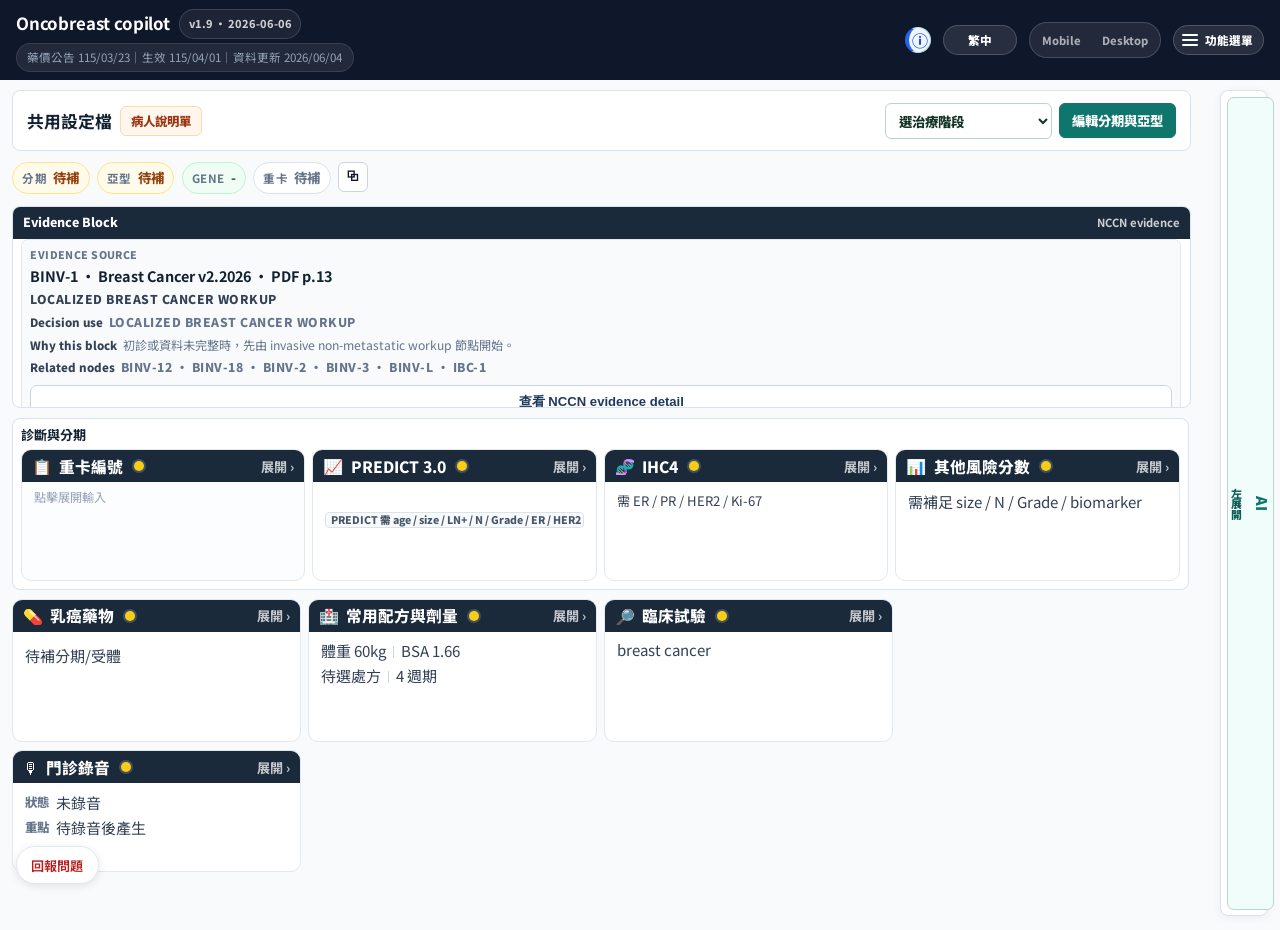
==== index.html @ 69d2360b "Fix pathology stage biomarkers and drug filters" ====
﻿<!DOCTYPE html>
<html lang="zh-TW">
<head>
<meta charset="UTF-8">
<meta name="viewport" content="width=device-width, initial-scale=1.0">
<meta name="theme-color" content="#0f766e">
<link rel="manifest" href="/manifest.webmanifest">
<link rel="icon" href="/icons/icon-192.png">
<title>Oncobreast copilot</title>
<link rel="preconnect" href="https://fonts.googleapis.com">
<link href="https://fonts.googleapis.com/css2?family=Noto+Sans+TC:wght@400;500;600;700&display=swap" rel="stylesheet">
<link rel="stylesheet" href="assets/css/app.css?v=20260609t">
<link rel="stylesheet" href="assets/css/ajcc-mobile.css?v=20260519a">
</head>
<body>

<div id="offlineBar" title="受限功能：臨床試驗資料、AI Agent 外部連線、藥價 PDF 更新。藥物查詢與計算機仍可使用。">離線模式 — 使用快取資料，部分功能可能受限</div>

<header class="header">
  <div class="header-brand">
    <div class="header-title-row">
      <div class="header-title">Oncobreast copilot</div>
      <span class="header-release-pill" id="headerReleaseDate">v1.9 · 2026-06-06</span>
    </div>
    <div class="header-badge" id="priceBadge">藥價公告 115/03/23｜生效 115/04/01｜資料更新 2026/06/04</div>
  </div>
  <div class="header-right">
    <button class="clinical-notice" type="button" aria-label="本工具僅供醫療人員使用，不構成醫療建議" title="本工具僅供醫療人員使用，不構成醫療建議">
      <span class="icon">&#9432;</span>
      <span class="clinical-notice-text">
        <span class="clinical-notice-line"><strong>本工具僅供醫療人員使用</strong>，作為臨床查詢與試算輔助。不構成醫療建議；實際診療、健保給付與用藥決策請以醫師判斷、病人狀況及官方公告為準。</span>
      </span>
    </button>
    <select class="site-language-switch" id="siteLanguageSwitch" onchange="setSiteLanguage(this.value)" aria-label="Language">
      <option value="zh">繁中</option>
      <option value="en">EN</option>
      <option value="id">ID</option>
      <option value="ja">日本語</option>
    </select>
    <div class="layout-mode-switch" id="layoutModeSwitch" aria-label="介面模式">
      <button type="button" data-layout-mode="mobile" onclick="setLayoutModeOverride('mobile')" title="手動切換到 Mobile；再點一次回到自動">Mobile</button>
      <button type="button" data-layout-mode="desktop" onclick="setLayoutModeOverride('desktop')" title="手動切換到 Desktop；再點一次回到自動">Desktop</button>
    </div>
    <div class="header-menu-wrap">
      <button class="header-menu-link header-menu-toggle" id="headerFunctionMenuToggle" type="button" onclick="openFunctionMenu()" aria-controls="functionMenuModal" aria-expanded="false" title="功能選單">
        <span class="hamburger-icon" aria-hidden="true"><i></i><i></i><i></i></span>
        <span class="header-menu-label">功能選單</span>
      </button>
    </div>
  </div>
</header>

<div class="container">

  <!-- Version Banner -->
  <div class="version-banner" id="versionBanner">
    <span>⚠</span>
    <span id="versionMsg"></span>
    <button class="btn btn-sm btn-primary" onclick="location.reload()">重新載入</button>
  </div>

  <div class="dashboard-controls" id="dashboardControls" aria-label="Dashboard 模組控制"></div>

  <!-- ===== LANDING PAGE ===== -->
  <div id="landingPage">
    <div class="landing-wrap">
      <div class="landing-hero">
        <h1>健保腫瘤藥物查詢</h1>
        <p>涵蓋 86 種健保給付藥物・藥價・適應症・事前審查規定</p>
      </div>

      <div class="global-search">
        <span class="search-icon">🔍</span>
        <input type="text" id="globalSearch" placeholder="輸入藥物名稱或適應症關鍵字…" autocomplete="off" oninput="handleGlobalSearch(this.value)">
      </div>
      <div class="search-hint">例如：Herceptin、CDK4/6、TNBC、PIK3CA</div>

      <!-- Global search results (shown when typing) -->
      <div id="globalResults" style="display:none; margin-bottom: 1.5rem;">
        <div class="result-bar">
          <span class="result-count" id="globalCount"></span>
        </div>
        <div class="drug-list" id="globalList"></div>
      </div>

      <!-- Dept cards (shown when not searching) -->
      <div id="deptSection">
        <div class="dept-grid" id="landingCards"></div>
        <div class="landing-actions">
          <button class="btn btn-outline btn-sm" onclick="openAddDrug()">新增藥物</button>
          &nbsp;
          <button class="btn btn-outline btn-sm" onclick="openManageTools()">管理工具</button>
        </div>
      </div>
    </div>
  </div>

  <!-- ===== BREAST CANCER PAGE ===== -->
  <div id="breastPage" class="dept-page">
    <div class="page-topbar breast">
      <button class="back-btn" onclick="showLanding()">← 返回</button>
      <h2>乳癌藥物查詢</h2>
    </div>

    <div class="inner-tabs">
      <button class="inner-tab active" id="tabDrugs" onclick="switchBreastTab('drugs')">單一藥物查詢</button>
      <button class="inner-tab" id="tabRegimen" onclick="switchBreastTab('regimen')">常見配方藥物組合計算</button>
    </div>

    <div class="tab-content active" id="tabDrugsContent">
      <div class="content-layout">
        <!-- Sidebar Filter -->
        <aside class="filter-sidebar" id="breastFilterSidebar">
          <div class="sidebar-title">
            <span>篩選條件</span>
            <button type="button" class="filter-collapse-btn" id="breastFilterCollapseBtn" onclick="toggleBreastFilterPanel()" aria-expanded="true">收合</button>
          </div>
          <div class="search-row">
            <input type="text" id="breastSearch" placeholder="搜尋藥物…" autocomplete="off" oninput="filterBreast()">
          </div>

          <div class="filter-section">
            <div class="filter-section-label">疾病分期</div>
            <div class="filter-chips">
              <div class="filter-chip" data-f="stage" data-v="early" onclick="toggleChip(this)">早期 Stage I-II</div>
              <div class="filter-chip" data-f="stage" data-v="advanced" onclick="toggleChip(this)">局部晚期 III</div>
              <div class="filter-chip" data-f="stage" data-v="metastatic" onclick="toggleChip(this)">轉移性 IV</div>
            </div>
          </div>

          <hr class="filter-divider">

          <div class="filter-section">
            <div class="filter-section-label">受體狀態</div>
            <div class="filter-chips">
              <div class="filter-chip" data-f="er_pr" data-v="positive" onclick="toggleChip(this)">ER/PR 陽性</div>
              <div class="filter-chip" data-f="er_pr" data-v="negative" onclick="toggleChip(this)">ER/PR 陰性</div>
              <div class="filter-chip" data-f="her2" data-v="positive" onclick="toggleChip(this)">HER2 陽性</div>
              <div class="filter-chip" data-f="her2" data-v="negative" onclick="toggleChip(this)">HER2 陰性</div>
            </div>
            <div id="tnbcBadge" style="margin-top:.4rem">TNBC 三陰性乳癌</div>
          </div>

          <hr class="filter-divider">

          <div class="filter-section">
            <div class="filter-section-label">特殊條件</div>
            <div class="filter-chips">
              <div class="filter-chip" data-f="ln" data-v="true" onclick="toggleChip(this)">淋巴結轉移</div>
              <div class="filter-chip" data-f="tnbc" data-v="true" onclick="toggleChip(this)">TNBC 三陰性</div>
              <div class="filter-chip" data-f="brca" data-v="true" onclick="toggleChip(this)">BRCA 突變</div>
              <div class="filter-chip" data-f="esr1" data-v="true" onclick="toggleChip(this)">ESR1 突變</div>
              <div class="filter-chip" data-f="pik3ca" data-v="true" onclick="toggleChip(this)">PIK3CA 突變</div>
              <div class="filter-chip" data-f="menopause" data-v="pre" onclick="toggleChip(this)">停經前</div>
              <div class="filter-chip" data-f="menopause" data-v="post" onclick="toggleChip(this)">停經後</div>
            </div>
          </div>

          <hr class="filter-divider">
          <div class="sidebar-actions">
            <button class="btn btn-outline btn-sm" onclick="applyPatientContextToFilters()" style="flex:1">依病人條件篩選</button>
            <button class="btn btn-primary btn-sm" onclick="filterBreast()" style="flex:1">搜尋</button>
            <button class="btn btn-outline btn-sm" onclick="resetBreastFilters()">重置</button>
          </div>
          <div id="patientFilterStatus" class="patient-filter-status" hidden></div>
        </aside>

        <!-- Main content -->
        <div class="content-main">
          <div class="result-bar">
            <span class="result-count" id="breastInfo"></span>
          </div>
          <!-- Drug list container -->
          <div class="drug-list" id="breastList"></div>
          <!-- Hidden table (JS compatibility) -->
          <div class="table-wrap">
            <table><thead><tr>
              <th style="width:30px"></th>
              <th>藥物名稱</th><th>分期</th><th>療程線</th>
              <th>事前審查</th><th>藥價</th><th>臨床標記</th><th style="width:64px"></th>
            </tr></thead>
            <tbody id="breastBody"></tbody></table>
          </div>
        </div>
      </div>
    </div>

    <div class="tab-content" id="tabRegimenContent">
      <div id="regimenApp"></div>
    </div>
  </div>

  <!-- ===== INPATIENT CHEMO CALC PAGE ===== -->
  <div id="inpatientPage" class="dept-page">
    <div class="page-topbar inp">
      <button class="back-btn" onclick="showLanding()">← 返回</button>
      <h2>常用配方與劑量</h2>
    </div>

    <div style="max-width:960px;margin:0 auto;padding:0 .5rem 2rem">

      <!-- Patient Info -->
      <div class="reg-section">
        <h3>患者資訊</h3>
        <div class="patient-inputs">
          <div class="field"><label>體重 (kg)</label><input type="number" id="inpWt" value="60" min="30" max="150" step="0.1" onchange="updateInpPatient()"></div>
          <div class="field"><label>身高 (cm)</label><input type="number" id="inpHt" value="165" min="140" max="200" onchange="updateInpPatient()"></div>
          <div class="bsa-display" id="inpBSA" style="background:#f0fdfa;color:#0d9488;border-color:#99f6e4">BSA: 1.66 m²</div>
          <div class="field"><label>年齡</label><input type="number" id="inpAge" value="50" min="18" max="100" onchange="updateInpPatient()"></div>
          <div class="field">
            <label>性別</label>
            <select id="inpSex" onchange="updateInpPatient()" style="width:100%;padding:.42rem .55rem;border:1.5px solid var(--border);border-radius:var(--r-sm);font-size:.88rem;font-family:inherit;outline:none">
              <option value="F">女</option>
              <option value="M">男</option>
            </select>
          </div>
          <div class="field"><label>血清肌酸酐 Cr (mg/dL)</label><input type="number" id="inpCr" value="0.8" min="0.3" max="8" step="0.1" onchange="updateInpPatient()"></div>
          <div class="bsa-display" id="inpCrCl" style="background:#f0fdfa;color:#0d9488;border-color:#99f6e4">CrCl: 80 mL/min</div>
        </div>
      </div>

      <!-- Regimen Picker -->
      <div class="reg-section">
        <h3>選擇常用配方</h3>
        <div id="inpRegimenPicker"></div>
      </div>

      <!-- Options (hidden until regimen selected) -->
      <div id="inpOptions" class="reg-section" style="display:none">
        <div style="display:flex;gap:1rem;flex-wrap:wrap;align-items:flex-end">
          <div class="field" style="min-width:130px">
            <label>療程週期數</label>
            <input type="number" id="inpCycles" value="4" min="1" max="36" onchange="calcInpRegimen()">
          </div>
          <div style="display:flex;gap:.4rem;align-items:center;flex-wrap:wrap">
            <span style="font-size:.73rem;font-weight:600;color:var(--text-muted)">藥價基準：</span>
            <button id="inpPriceNHI" class="cond-btn inp-reg-btn active" onclick="setInpPrice('nhi')">健保藥價</button>
            <button id="inpPriceSelf" class="cond-btn inp-reg-btn" onclick="setInpPrice('self')">台大自費藥價</button>
          </div>
        </div>
        <div id="inpAucOverride" style="display:none;margin-top:.6rem">
          <span style="font-size:.73rem;font-weight:600;color:var(--text-muted)">Carboplatin AUC 目標值：</span>
          <input type="number" id="inpAucTarget" value="5" min="1" max="8" step="0.5" style="width:70px;padding:.3rem .4rem;border:1.5px solid #99f6e4;border-radius:var(--r-sm);font-size:.88rem" onchange="calcInpRegimen()">
          <span style="font-size:.72rem;color:var(--text-muted)">（Calvert: 劑量 = AUC × (CrCl+25)）</span>
        </div>
      </div>

      <!-- Detail & Summary -->
      <div id="inpDetail"></div>
      <div id="inpSummary"></div>

    </div>
  </div><!-- /inpatientPage -->

  <!-- ===== ICD PAGE ===== -->
  <div id="icdPage" class="dept-page">
    <div class="page-topbar icd">
      <button class="back-btn" onclick="showLanding()">← 返回</button>
      <h2>院內重卡編號 / ICD 查詢 — 重大傷病卡申請</h2>
    </div>
    <div style="max-width:960px;margin:0 auto;padding:0 .5rem 2rem">
      <div class="reg-section">
        <h3>乳房部位對應院內重卡編號與 ICD-10 碼</h3>
        <p style="font-size:.8rem;color:var(--text-muted);margin-bottom:.8rem">點擊右乳或左乳的象限，優先顯示台大院內重卡編號，並附院內診斷碼與 C50 ICD-10 對照（申請重大傷病卡 010 乳癌用）</p>
        <div style="display:flex;flex-wrap:wrap;gap:1.5rem;align-items:flex-start;justify-content:center">
          <!-- Two separate breast diagrams -->
          <div style="display:flex;gap:1.2rem;flex-wrap:wrap;justify-content:center">
            <!-- Right Breast (右乳) - mirrored view: outer=left side of diagram -->
            <div class="icd-breast-wrap">
              <div class="icd-breast-label">右乳<br><small>Right Breast</small></div>
              <svg class="icd-svg" viewBox="0 0 200 200" xmlns="http://www.w3.org/2000/svg">
                <!-- Background ellipse -->
                <ellipse cx="100" cy="108" rx="84" ry="74" fill="#fff1f2" stroke="#fda4af" stroke-width="1.5"/>
                <!-- Quadrant paths - right breast: outer(外)=left, inner(內)=right -->
                <path class="icd-q" data-side="R" data-zone="UO" d="M100,108 L100,34 A84,74 0 0,0 16,108 Z" onclick="selectIcdZone('R','UO')"/>
                <path class="icd-q" data-side="R" data-zone="UI" d="M100,108 L100,34 A84,74 0 0,1 184,108 Z" onclick="selectIcdZone('R','UI')"/>
                <path class="icd-q" data-side="R" data-zone="LO" d="M100,108 L16,108 A84,74 0 0,0 100,182 Z" onclick="selectIcdZone('R','LO')"/>
                <path class="icd-q" data-side="R" data-zone="LI" d="M100,108 L184,108 A84,74 0 0,1 100,182 Z" onclick="selectIcdZone('R','LI')"/>
                <!-- Divider lines -->
                <line x1="100" y1="34" x2="100" y2="182" stroke="#fca5a5" stroke-width="1.2" stroke-dasharray="3,2" pointer-events="none"/>
                <line x1="16" y1="108" x2="184" y2="108" stroke="#fca5a5" stroke-width="1.2" stroke-dasharray="3,2" pointer-events="none"/>
                <!-- Nipple/areola -->
                <circle class="icd-q icd-nipple" data-side="R" data-zone="nipple" cx="100" cy="108" r="15" onclick="selectIcdZone('R','nipple')"/>
                <!-- Zone labels -->
                <text x="48" y="72" text-anchor="middle" font-size="10" fill="#be123c" font-weight="700" pointer-events="none">外上</text>
                <text x="152" y="72" text-anchor="middle" font-size="10" fill="#9f1239" font-weight="700" pointer-events="none">內上</text>
                <text x="48" y="155" text-anchor="middle" font-size="10" fill="#be123c" font-weight="700" pointer-events="none">外下</text>
                <text x="152" y="155" text-anchor="middle" font-size="10" fill="#9f1239" font-weight="700" pointer-events="none">內下</text>
                <text x="100" y="111" text-anchor="middle" font-size="8" fill="#7f1d1d" pointer-events="none">乳頭</text>
                <!-- Side arrows -->
                <text x="36" y="22" text-anchor="middle" font-size="8.5" fill="#e11d48" pointer-events="none">←外</text>
                <text x="164" y="22" text-anchor="middle" font-size="8.5" fill="#be123c" pointer-events="none">內→</text>
              </svg>
            </div>
            <!-- Left Breast (左乳) - mirrored view: outer=right side of diagram -->
            <div class="icd-breast-wrap">
              <div class="icd-breast-label">左乳<br><small>Left Breast</small></div>
              <svg class="icd-svg" viewBox="0 0 200 200" xmlns="http://www.w3.org/2000/svg">
                <ellipse cx="100" cy="108" rx="84" ry="74" fill="#fff1f2" stroke="#fda4af" stroke-width="1.5"/>
                <!-- Left breast: outer(外)=right, inner(內)=left -->
                <path class="icd-q" data-side="L" data-zone="UO" d="M100,108 L100,34 A84,74 0 0,1 184,108 Z" onclick="selectIcdZone('L','UO')"/>
                <path class="icd-q" data-side="L" data-zone="UI" d="M100,108 L100,34 A84,74 0 0,0 16,108 Z" onclick="selectIcdZone('L','UI')"/>
                <path class="icd-q" data-side="L" data-zone="LO" d="M100,108 L184,108 A84,74 0 0,1 100,182 Z" onclick="selectIcdZone('L','LO')"/>
                <path class="icd-q" data-side="L" data-zone="LI" d="M100,108 L16,108 A84,74 0 0,0 100,182 Z" onclick="selectIcdZone('L','LI')"/>
                <line x1="100" y1="34" x2="100" y2="182" stroke="#fca5a5" stroke-width="1.2" stroke-dasharray="3,2" pointer-events="none"/>
                <line x1="16" y1="108" x2="184" y2="108" stroke="#fca5a5" stroke-width="1.2" stroke-dasharray="3,2" pointer-events="none"/>
                <circle class="icd-q icd-nipple" data-side="L" data-zone="nipple" cx="100" cy="108" r="15" onclick="selectIcdZone('L','nipple')"/>
                <text x="152" y="72" text-anchor="middle" font-size="10" fill="#be123c" font-weight="700" pointer-events="none">外上</text>
                <text x="48" y="72" text-anchor="middle" font-size="10" fill="#9f1239" font-weight="700" pointer-events="none">內上</text>
                <text x="152" y="155" text-anchor="middle" font-size="10" fill="#be123c" font-weight="700" pointer-events="none">外下</text>
                <text x="48" y="155" text-anchor="middle" font-size="10" fill="#9f1239" font-weight="700" pointer-events="none">內下</text>
                <text x="100" y="111" text-anchor="middle" font-size="8" fill="#7f1d1d" pointer-events="none">乳頭</text>
                <text x="36" y="22" text-anchor="middle" font-size="8.5" fill="#e11d48" pointer-events="none">←內</text>
                <text x="164" y="22" text-anchor="middle" font-size="8.5" fill="#be123c" pointer-events="none">外→</text>
              </svg>
            </div>
          </div>
          <!-- Popup result area -->
          <div style="flex:1;min-width:240px;max-width:360px">
            <div id="icdPopupArea">
              <div class="icd-popup" style="border-color:#fda4af;background:#fff1f2">
                <div class="icd-popup-title">點擊乳房示意圖選擇部位</div>
                <div style="font-size:.78rem;color:var(--text-muted);margin-top:.3rem">分別點選右乳或左乳的各象限，顯示院內重卡編號、院內診斷碼與 ICD-10 對照</div>
              </div>
            </div>
          </div>
        </div>
        <div style="font-size:.7rem;color:var(--text-muted);margin-top:.5rem;text-align:center">※ 患者視角：右乳外側在右、左乳外側在左</div>
      </div>
      <div class="reg-section">
        <h3>特殊部位 / 無法分類：院內重卡編號與 ICD-10 對照</h3>
        <div class="icd-side-list" id="icdSideList"></div>
      </div>
      <div class="reg-section">
        <h3>原位癌 (DCIS/LCIS) — D05</h3>
        <div class="icd-side-list" id="icdDcislist"></div>
      </div>
      <div style="font-size:.72rem;color:var(--text-muted);padding:.5rem;background:var(--surface);border-radius:var(--r-md);margin-top:.5rem">
        ※ 重大傷病卡申請：院內重卡下拉選單使用前方序號作為院內重卡編號；C50811 這類為 ICD 去點號後的院內診斷碼。本頁同步保留 ICD-10-CM 對照。申請代碼為 「010」乳癌。C50 系列為惡性腫瘤，D05 為原位癌（DCIS/LCIS 通常不符合重大傷病申請條件，請確認）。
      </div>
    </div>
  </div><!-- /icdPage -->

  <!-- ===== SURGERY PAGE ===== -->
  <div id="surgeryPage" class="dept-page">
    <div class="page-topbar surg">
      <button class="back-btn" onclick="showLanding()">← 返回</button>
      <h2>手術自費醫材清單</h2>
    </div>
    <div style="max-width:960px;margin:0 auto;padding:0 .5rem 2rem">
      <div class="reg-section">
        <div class="surg-toolbar">
          <div class="field">
            <label>院區</label>
            <select id="surgHospital" onchange="updateSurgeryContext()">
              <option value="NTUH">台大醫院</option>
              <option value="NTUCC" selected>台大癌醫</option>
              <option value="NTUH-HC">新竹台大</option>
              <option value="NTUH-YL">雲林台大</option>
            </select>
          </div>
          <div class="field">
            <label>維護代號</label>
            <input id="surgMaintCode" value="NTUCC HSW" onchange="updateSurgeryContext()">
          </div>
          <span class="surg-code-pill" id="surgContextPill">NTUCC HSW</span>
          <button class="btn btn-outline btn-sm" onclick="clearSurgeryChecks()" style="margin-left:auto">清除勾選</button>
          <button class="btn btn-outline btn-sm" onclick="toggleSurgeryAdmin()">維護清單</button>
          <button class="btn btn-outline btn-sm" onclick="exportSurgeryItems()">匯出 JSON</button>
          <button class="btn btn-outline btn-sm" onclick="document.getElementById('surgImportFile').click()">重新上傳</button>
          <input type="file" id="surgImportFile" accept=".json,.csv,text/csv,application/json" style="display:none" onchange="importSurgeryItems(event)">
          <button class="btn btn-outline btn-sm" onclick="printSurgeryList()">&#128438; 列印/PDF</button>
        </div>
        <div style="font-size:.78rem;color:var(--text-muted);margin-bottom:.55rem">清單與價格可能變動，請以各院區正式公告與病人實際計價為準；可用「維護清單」新增、刪除、修改價格，或整份 JSON/CSV 重新上傳。</div>
        <div class="surg-maint-panel" id="surgAdminPanel">
          <div class="surg-maint-grid">
            <input type="hidden" id="surgEditIndex" value="">
            <div><label>分類</label><input id="surgEditGroup"></div>
            <div><label>英文/品名</label><input id="surgEditEn"></div>
            <div><label>中文說明</label><input id="surgEditZh"></div>
            <div><label>院內碼</label><input id="surgEditCode"></div>
            <div><label>價格</label><input type="number" id="surgEditPrice" min="0" step="1"></div>
            <div style="grid-column:1/-1"><label>備註</label><textarea id="surgEditNote"></textarea></div>
          </div>
          <div style="display:flex;gap:.45rem;flex-wrap:wrap;margin-top:.65rem">
            <button class="btn btn-primary btn-sm" onclick="saveSurgeryEdit()">新增/更新</button>
            <button class="btn btn-outline btn-sm" onclick="clearSurgeryEdit()">清空表單</button>
            <button class="btn btn-outline btn-sm" onclick="resetSurgeryItems()">恢復預設</button>
          </div>
          <div class="surg-admin-list" id="surgAdminList"></div>
        </div>
        <div id="surgeryList"></div>
      </div>
      <div class="surg-total-bar" id="surgTotalBar">
        <span class="surg-total-label">已選項目合計</span>
        <span class="surg-total-amt" id="surgTotal">NT$ 0</span>
      </div>
    </div>
  </div><!-- /surgeryPage -->

  <!-- ===== TRIALS PAGE ===== -->
  <div id="trialsPage" class="dept-page">
    <div class="page-topbar trial">
      <button class="back-btn" onclick="showLanding()">← 返回</button>
      <h2>臨床試驗搜尋</h2>
    </div>
    <div style="max-width:960px;margin:0 auto;padding:0 .5rem 2rem">
      <div class="reg-section">
        <div style="display:flex;gap:.6rem;flex-wrap:wrap;align-items:flex-end;margin-bottom:.75rem">
          <div class="field" style="flex:2;min-width:200px">
            <label style="font-size:.72rem;font-weight:600;color:var(--text-muted);display:block;margin-bottom:.2rem">搜尋關鍵字</label>
            <input type="text" id="trialKeyword" placeholder="e.g. HER2, TNBC, CDK4/6..." value="breast cancer" style="width:100%;padding:.42rem .6rem;border:1.5px solid var(--border);border-radius:var(--r-sm);font-size:.88rem;font-family:inherit">
          </div>
          <div class="field" style="min-width:140px">
            <label style="font-size:.72rem;font-weight:600;color:var(--text-muted);display:block;margin-bottom:.2rem">地點</label>
            <input type="text" id="trialLocation" placeholder="Taiwan" value="Taiwan" style="width:100%;padding:.42rem .6rem;border:1.5px solid var(--border);border-radius:var(--r-sm);font-size:.88rem;font-family:inherit">
          </div>
          <div class="field" style="min-width:130px">
            <label style="font-size:.72rem;font-weight:600;color:var(--text-muted);display:block;margin-bottom:.2rem">狀態</label>
            <select id="trialStatus" style="width:100%;padding:.42rem .55rem;border:1.5px solid var(--border);border-radius:var(--r-sm);font-size:.88rem;font-family:inherit">
              <option value="RECRUITING">招募中</option>
              <option value="ACTIVE_NOT_RECRUITING">進行中（不再招募）</option>
              <option value="">全部</option>
            </select>
          </div>
          <button class="btn btn-primary btn-sm" onclick="searchTrials()" style="background:#0369a1;border-color:#0369a1">搜尋</button>
        </div>
        <div id="trialResults"><div style="color:var(--text-muted);font-size:.85rem;padding:1rem 0">點擊「搜尋」查詢 ClinicalTrials.gov 資料庫</div></div>
      </div>
    </div>
  </div><!-- /trialsPage -->

  <!-- ===== AJCC STAGING PAGE ===== -->
  <div id="ajccPage" class="dept-page">
    <div class="page-topbar ajcc">
      <button class="back-btn" onclick="showLanding()">← 返回</button>
      <h2>&#127981; AJCC 第八版乳癌分期</h2>
    </div>
    <div class="page-body">

      <!-- Mode Switcher -->
      <div class="ajcc-tab-switcher">
        <div class="ajcc-tab-card active" id="ajccTabQuick" onclick="setAJCCMode('quick')">
          <div class="ajcc-tab-title">📱 快速模式</div>
          <div class="ajcc-tab-sub">cT / cN / ER / PR / HER2 / Ki67 / Grade</div>
        </div>
        <div class="ajcc-tab-card" id="ajccTabFull" onclick="setAJCCMode('full')">
          <div class="ajcc-tab-title">📋 完整模式</div>
          <div class="ajcc-tab-sub">完整欄位・癌症登記格式</div>
        </div>
      </div>

      <!-- Anatomic Stage Calculator -->
      <div style="background:var(--surface);border:1px solid var(--border);border-radius:var(--r-md);padding:1rem;margin-bottom:1rem">
        <button type="button" class="ajcc-reset" onclick="resetAJCC()">&#8635; 清除</button>
        <div style="font-weight:700;font-size:.9rem;color:#92400e;margin-bottom:.5rem">分期計算</div>
        <div class="ajcc-stage-panels ajcc-quick-mode" id="ajccStagePanels">
          <div class="ajcc-stage-panel">
            <div class="ajcc-stage-panel-title">臨床期別 <span>cTNM</span></div>
            <div class="ajcc-calc">
              <div>
                <div class="ajcc-quick-only">
                  <div class="ajcc-group" style="margin-bottom:.45rem">
                    <label>cT — 臨床 T 分期</label>
                    <div class="ajcc-qchips" id="quickTChips">
                      <button type="button" class="ajcc-qchip" onclick="setAJCCQuickT('T1')">T1</button>
                      <button type="button" class="ajcc-qchip" onclick="setAJCCQuickT('T2')">T2</button>
                      <button type="button" class="ajcc-qchip" onclick="setAJCCQuickT('T3')">T3</button>
                      <button type="button" class="ajcc-qchip" onclick="setAJCCQuickT('T4')">T4</button>
                    </div>
                  </div>
                  <div class="ajcc-group" style="margin-bottom:.5rem">
                    <label>cN — 區域淋巴結</label>
                    <div class="ajcc-qchips" id="quickNChips">
                      <button type="button" class="ajcc-qchip" onclick="setAJCCQuickN('N0')">N0</button>
                      <button type="button" class="ajcc-qchip" onclick="setAJCCQuickN('N1')">N1</button>
                      <button type="button" class="ajcc-qchip" onclick="setAJCCQuickN('N2')">N2</button>
                      <button type="button" class="ajcc-qchip" onclick="setAJCCQuickN('N3')">N3</button>
                    </div>
                  </div>
                </div>
                <div id="ajccTumorGroup" class="ajcc-group" style="margin-bottom:.3rem">
                  <label>腫瘤大小（cm）→ 自動推算 cT</label>
                  <div style="display:flex;gap:.4rem;align-items:center">
                    <input type="number" id="tumorSizeCm" min="0" max="30" step="0.1" placeholder="e.g. 1.5" style="width:90px;padding:.3rem .5rem;border:1.5px solid var(--border);border-radius:var(--r-sm);font-size:.85rem;background:var(--surface);color:var(--text)" oninput="autoSelectCT(this.value)">
                    <span id="tumorSizeLabel" style="font-size:.76rem;color:var(--text-muted)">cm → 對應 T 分期</span>
                  </div>
                </div>
                <div id="ajccTGroup" class="ajcc-group">
                  <label>cT — 腫瘤大小/範圍</label>
                  <select id="ajccT" class="ajcc-select" onchange="calcAJCC()">
                    <option value="">Tx</option>
                    <option value="Tis">Tis — 原位癌 (DCIS / LCIS)</option>
                    <option value="T0">T0 — 無原發腫瘤</option>
                    <option value="T1mi">T1mi — ≤1 mm（微浸潤）</option>
                    <option value="T1a">T1a — &gt;1 mm，≤5 mm</option>
                    <option value="T1b">T1b — &gt;5 mm，≤10 mm</option>
                    <option value="T1c">T1c — &gt;10 mm，≤20 mm</option>
                    <option value="T2">T2 — &gt;20 mm，≤50 mm</option>
                    <option value="T3">T3 — &gt;50 mm</option>
                    <option value="T4">T4 — 延伸至胸壁或皮膚 / 發炎性乳癌</option>
                  </select>
                </div>
                <div id="ajccNGroup" class="ajcc-group">
                  <label>cN — 區域淋巴結</label>
                  <select id="ajccN" class="ajcc-select" onchange="calcAJCC()">
                    <option value="">Nx</option>
                    <option value="N0">N0 — 無轉移</option>
                    <option value="N0(i-)">N0(i-) — H&amp;E 陰性且 IHC 陰性</option>
                    <option value="N0(i+)">N0(i+) — isolated tumor cells ≤0.2 mm</option>
                    <option value="N1mi">N1mi — 微轉移（&gt;0.2 mm，≤2 mm）</option>
                    <option value="N1a">N1a — 1–3 個腋下淋巴</option>
                    <option value="N1b">N1b — 乳內淋巴</option>
                    <option value="N1c">N1c — 腋下 + 乳內淋巴</option>
                    <option value="N2a">N2a — 4–9 個腋下淋巴</option>
                    <option value="N2b">N2b — 僅乳內淋巴（影像陽性，無腋下）</option>
                    <option value="N3a">N3a — ≥10 腋下 或 鎖骨下淋巴</option>
                    <option value="N3b">N3b — 腋下 + 乳內淋巴</option>
                    <option value="N3c">N3c — 鎖骨上淋巴</option>
                  </select>
                </div>
                <div id="ajccCMGroup" class="ajcc-group">
                  <label>cM — 遠端轉移</label>
                  <select id="ajccM" class="ajcc-select" onchange="calcAJCC()">
                    <option value="">Mx</option>
                    <option value="M0">M0 — 無遠端轉移</option>
                    <option value="M1">M1 — 有遠端轉移（骨、肝、肺、腦等）</option>
                  </select>
                </div>
                <div id="ajccNACGroup" class="ajcc-group" style="margin-top:.5rem;padding:.45rem .6rem;background:var(--surface-2,#f8fafc);border-radius:var(--r-sm);border:1px solid var(--border)">
                  <label style="display:flex;align-items:center;gap:.5rem;cursor:pointer;font-weight:600;font-size:.83rem">
                    <input type="checkbox" id="nacReceived" onchange="toggleNAC()" style="width:15px;height:15px;accent-color:#be185d">
                    接受術前化療（NAC）？
                  </label>
                  <div style="font-size:.72rem;color:var(--text-muted);margin-top:.2rem">勾選後病理期別自動切換為 <strong>ypTNM</strong></div>
                </div>
              </div>
              <div id="ajccClinicalResult" style="display:flex;flex-direction:column;align-items:center;justify-content:center;min-height:150px;border:2px dashed var(--border);border-radius:var(--r-md);transition:.2s">
                <div style="color:var(--text-faint);font-size:.85rem;text-align:center">請選擇<br>cT、cN、cM</div>
              </div>
            </div>
          </div>

          <div class="ajcc-stage-panel" id="ajccPTNMPanel">
            <div class="ajcc-stage-panel-title" id="pTNMPanelTitle">病理期別 <span>pTNM</span></div>
            <div class="ajcc-calc">
              <div>
                <div class="ajcc-group">
                  <label id="pTLabel">pT — 腫瘤大小/範圍</label>
                  <select id="ajccPT" class="ajcc-select" onchange="calcAJCC()">
                    <option value="">Tx</option>
                    <option value="Tis">Tis — 原位癌 (DCIS / LCIS)</option>
                    <option value="T0">T0 — 無原發腫瘤</option>
                    <option value="T1mi">T1mi — ≤1 mm（微浸潤）</option>
                    <option value="T1a">T1a — &gt;1 mm，≤5 mm</option>
                    <option value="T1b">T1b — &gt;5 mm，≤10 mm</option>
                    <option value="T1c">T1c — &gt;10 mm，≤20 mm</option>
                    <option value="T2">T2 — &gt;20 mm，≤50 mm</option>
                    <option value="T3">T3 — &gt;50 mm</option>
                    <option value="T4">T4 — 延伸至胸壁或皮膚 / 發炎性乳癌</option>
                  </select>
                </div>
                <div class="ajcc-group">
                  <label>pN — 區域淋巴結</label>
                  <select id="ajccPN" class="ajcc-select" onchange="calcAJCC()">
                    <option value="">Nx</option>
                    <option value="N0">N0 — 無轉移</option>
                    <option value="N0(i-)">N0(i-) — H&amp;E 陰性且 IHC 陰性</option>
                    <option value="N0(i+)">N0(i+) — isolated tumor cells ≤0.2 mm</option>
                    <option value="N1mi">N1mi — 微轉移（&gt;0.2 mm，≤2 mm）</option>
                    <option value="N1a">N1a — 1–3 個腋下淋巴</option>
                    <option value="N1b">N1b — 乳內淋巴</option>
                    <option value="N1c">N1c — 腋下 + 乳內淋巴</option>
                    <option value="N2a">N2a — 4–9 個腋下淋巴</option>
                    <option value="N2b">N2b — 僅乳內淋巴（影像陽性，無腋下）</option>
                    <option value="N3a">N3a — ≥10 腋下 或 鎖骨下淋巴</option>
                    <option value="N3b">N3b — 腋下 + 乳內淋巴</option>
                    <option value="N3c">N3c — 鎖骨上淋巴</option>
                  </select>
                </div>
                <div class="ajcc-group">
                  <label>pM — 遠端轉移</label>
                  <select id="ajccPM" class="ajcc-select" onchange="calcAJCC()">
                    <option value="">Mx</option>
                    <option value="M0">M0 — 無遠端轉移</option>
                    <option value="M1">M1 — 有遠端轉移（骨、肝、肺、腦等）</option>
                  </select>
                </div>
              </div>
              <div id="ajccPathologicResult" style="display:flex;flex-direction:column;align-items:center;justify-content:center;min-height:150px;border:2px dashed var(--border);border-radius:var(--r-md);transition:.2s">
                <div style="color:var(--text-faint);font-size:.85rem;text-align:center">請選擇<br>pT、pN、pM</div>
              </div>
            </div>
          </div>
        </div>

        <!-- Biomarker section for prognostic stage -->
        <div class="ajcc-biomarker-section" id="ajccBioSection" style="display:none">
          <div style="font-weight:600;font-size:.82rem;color:#1d4ed8;margin-bottom:.6rem" id="ajccBioTitle">&#10024; 預後因子（選填）— 評估 AJCC v8 臨床/病理預後期別</div>
          <div class="ajcc-quick-grid">
            <div class="ajcc-group" style="margin:0">
              <label>Grade 分級</label>
              <div class="ajcc-chipset" data-target="ajccGrade">
                <button type="button" data-value="" onclick="setAJCCQuick('ajccGrade','')">X</button>
                <button type="button" data-value="1" onclick="setAJCCQuick('ajccGrade','1')">I</button>
                <button type="button" data-value="2" onclick="setAJCCQuick('ajccGrade','2')">II</button>
                <button type="button" data-value="3" onclick="setAJCCQuick('ajccGrade','3')">III</button>
              </div>
              <select id="ajccGrade" class="ajcc-select ajcc-hidden-select" onchange="syncAJCCQuick('ajccGrade');calcAJCCPrognostic()">
                <option value="">X</option>
                <option value="1">I</option>
                <option value="2">II</option>
                <option value="3">III</option>
              </select>
            </div>
            <div class="ajcc-group" style="margin:0">
              <label>ER 雌激素</label>
              <div class="ajcc-chipset" data-target="ajccER">
                <button type="button" data-value="+" onclick="setAJCCQuick('ajccER','+')">ER+</button>
                <button type="button" data-value="-" onclick="setAJCCQuick('ajccER','-')">ER-</button>
              </div>
              <select id="ajccER" class="ajcc-select ajcc-hidden-select" onchange="syncAJCCQuick('ajccER');calcAJCCPrognostic()">
                <option value="">未知</option>
                <option value="+">ER 陽性</option>
                <option value="-">ER 陰性</option>
              </select>
            </div>
            <div class="ajcc-group" style="margin:0">
              <label>PR 黃體素</label>
              <div class="ajcc-chipset" data-target="ajccPR">
                <button type="button" data-value="+" onclick="setAJCCQuick('ajccPR','+')">PR+</button>
                <button type="button" data-value="-" onclick="setAJCCQuick('ajccPR','-')">PR-</button>
              </div>
              <select id="ajccPR" class="ajcc-select ajcc-hidden-select" onchange="syncAJCCQuick('ajccPR');calcAJCCPrognostic()">
                <option value="">未知</option>
                <option value="+">PR 陽性</option>
                <option value="-">PR 陰性</option>
              </select>
            </div>
            <div class="ajcc-group" style="margin:0">
              <label>HER2</label>
              <div class="ajcc-chipset" data-target="ajccHER2">
                <button type="button" data-value="+" onclick="setAJCCQuick('ajccHER2','+')">陽性</button>
                <button type="button" data-value="-" onclick="setAJCCQuick('ajccHER2','-')">陰性</button>
              </div>
              <select id="ajccHER2" class="ajcc-select ajcc-hidden-select" onchange="syncAJCCQuick('ajccHER2');calcAJCCPrognostic()">
                <option value="">未知</option>
                <option value="+">HER2 陽性</option>
                <option value="-">HER2 陰性</option>
              </select>
            </div>
            <div class="ajcc-group" style="margin:0">
              <label>Ki-67</label>
              <div class="ajcc-chipset" data-target="ajccKi67">
                <button type="button" data-value="low" onclick="setAJCCQuick('ajccKi67','low')">&lt;14%</button>
                <button type="button" data-value="high" onclick="setAJCCQuick('ajccKi67','high')">≥14%</button>
              </div>
              <select id="ajccKi67" class="ajcc-select ajcc-hidden-select" onchange="syncAJCCQuick('ajccKi67');calcAJCCPrognostic()">
                <option value="">未知</option>
                <option value="low">低 (&lt;14%)</option>
                <option value="high">高 (≥14%)</option>
              </select>
            </div>
          </div>
          <div class="ajcc-group" id="ajccOncotypeGroup" style="margin:.5rem 0 0 0">
            <label>Oncotype DX 復發指數 (RS) — 僅用於 AJCC v8 病理預後期別，限 ER+/HER2-/pN0</label>
            <select id="ajccOncotype" class="ajcc-select" onchange="calcAJCCPrognostic()">
              <option value="">未測 / 未知</option>
              <option value="lt11">RS &lt; 11（AJCC v8 可歸為病理預後 IA）</option>
              <option value="ge11">RS ≥ 11</option>
            </select>
            <div style="font-size:.72rem;color:var(--text-muted);line-height:1.45;margin-top:.3rem">
              Reference:
              <a href="https://staging.seer.cancer.gov/eod_public/input/3.2/breast/oncotype_dx_score/" target="_blank" rel="noopener">NCI SEER EOD</a>
              與
              <a href="https://www.ncbi.nlm.nih.gov/medgen/1626780" target="_blank" rel="noopener">NCBI MedGen AJCC v8 Stage IA</a>
              均列明 T1-2 N0 M0、ER+、HER2- 且 RS &lt; 11 為 AJCC v8 分期相關條件。
            </div>
          </div>
          <div id="ajccPrognosticResult" style="margin-top:.5rem"></div>
        </div>

        <!-- 重大傷病 eligibility -->
        <div id="ajccCatastrophic" style="display:none;margin-top:.6rem"></div>
      </div>

      <!-- Reference Table -->
      <div style="background:var(--surface);border:1px solid var(--border);border-radius:var(--r-md);padding:1rem">
        <div style="font-weight:700;font-size:.9rem;color:#92400e;margin-bottom:.6rem">AJCC 第八版解剖期別對照表</div>
        <div style="overflow-x:auto">
          <table class="ajcc-ref-table" id="ajccRefTable">
            <thead><tr><th>期別</th><th>T</th><th>N</th><th>M</th><th>臨床描述</th></tr></thead>
            <tbody>
              <tr class="ajcc-cat-0" data-stage="0"><td><span class="cat-badge cat-0">0 期</span></td><td>Tis</td><td>N0</td><td>M0</td><td>原位癌（DCIS／LCIS）</td></tr>
              <tr class="ajcc-cat-i" data-stage="IA"><td><span class="cat-badge cat-i">IA 期</span></td><td>T1</td><td>N0</td><td>M0</td><td>腫瘤 ≤20 mm，無淋巴轉移</td></tr>
              <tr class="ajcc-cat-i" data-stage="IB"><td><span class="cat-badge cat-i">IB 期</span></td><td>T0，T1</td><td>N1mi</td><td>M0</td><td>微轉移（0.2–2 mm），腫瘤 ≤20 mm</td></tr>
              <tr class="ajcc-cat-ii" data-stage="IIA"><td><span class="cat-badge cat-ii">IIA 期</span></td><td>T0，T1</td><td>N1</td><td>M0</td><td>1–3 個腋下淋巴轉移，腫瘤 ≤20 mm</td></tr>
              <tr class="ajcc-cat-ii" data-stage="IIA"><td><span class="cat-badge cat-ii">IIA 期</span></td><td>T2</td><td>N0</td><td>M0</td><td>腫瘤 20–50 mm，無淋巴轉移</td></tr>
              <tr class="ajcc-cat-ii" data-stage="IIB"><td><span class="cat-badge cat-ii">IIB 期</span></td><td>T2</td><td>N1</td><td>M0</td><td>腫瘤 20–50 mm，1–3 個淋巴轉移</td></tr>
              <tr class="ajcc-cat-ii" data-stage="IIB"><td><span class="cat-badge cat-ii">IIB 期</span></td><td>T3</td><td>N0</td><td>M0</td><td>腫瘤 &gt;50 mm，無淋巴轉移</td></tr>
              <tr class="ajcc-cat-iii" data-stage="IIIA"><td><span class="cat-badge cat-iii">IIIA 期</span></td><td>T0–T3</td><td>N2</td><td>M0</td><td>4–9 個腋下 或 乳內淋巴</td></tr>
              <tr class="ajcc-cat-iii" data-stage="IIIA"><td><span class="cat-badge cat-iii">IIIA 期</span></td><td>T3</td><td>N1</td><td>M0</td><td>腫瘤 &gt;50 mm，1–3 個淋巴轉移</td></tr>
              <tr class="ajcc-cat-iii" data-stage="IIIB"><td><span class="cat-badge cat-iii">IIIB 期</span></td><td>T4</td><td>N0–N2</td><td>M0</td><td>胸壁延伸、皮膚病變 或 發炎性乳癌</td></tr>
              <tr class="ajcc-cat-iii" data-stage="IIIC"><td><span class="cat-badge cat-iii">IIIC 期</span></td><td>任何 T</td><td>N3</td><td>M0</td><td>≥10 腋下／鎖骨下／上 或 廣泛乳內淋巴</td></tr>
              <tr class="ajcc-cat-iv" data-stage="IV"><td><span class="cat-badge cat-iv">IV 期</span></td><td>任何 T</td><td>任何 N</td><td>M1</td><td>遠端轉移（骨、肝、肺、腦…）</td></tr>
            </tbody>
          </table>
        </div>
        <div class="ajcc-note">
          &#9432; AJCC 第八版（2018）新增<strong>臨床預後期別</strong>與<strong>病理預後期別</strong>，整合 ER／PR、HER2、組織分級（Grade）。以上為<em>解剖期別</em>。HER2陽性或ER陽性Grade 1–2者預後期別可能降低；三陰性Grade 3者可能升高。詳見 AJCC 第八版手冊 Table 48.2。
        </div>
      </div>

    </div>
  </div><!-- /ajccPage -->

  <!-- ===== PATIENT WORKSPACE PAGE ===== -->
  <div id="wsPage" class="dept-page">
    <div class="page-topbar ws">
      <button class="back-btn" onclick="showLanding()">← 返回</button>
      <h2>&#128100; 分期與亞型</h2>
    </div>
    <div class="page-body">

     <div class="ws-step-label">1. 共用病人變數</div>
     <div class="ws-input-col" id="wsInputCol">
      <!-- Quick / Full mode tab switcher -->
      <div class="ws-tab-switcher">
        <div class="ws-tab-card active" id="wsTabQuick" onclick="setWsQuickMode('quick')">
          <div class="ws-tab-title">Clinical stage</div>
          <div class="ws-tab-sub">cT / cN / ER / PR / HER2 / Grade</div>
        </div>
        <div class="ws-tab-card" id="wsTabFull" onclick="setWsQuickMode('full')">
          <div class="ws-tab-title">Pathology stage</div>
          <div class="ws-tab-sub">pT / pN / surgery / pathology</div>
        </div>
      </div>

      <details class="ws-section ws-optional ws-pathology-parser" hidden>
        <summary>病理報告解析 Beta</summary>
        <div class="ws-pathology-box">
          <textarea id="ws_pathology_text" spellcheck="false" placeholder="貼上原始切片報告、手術病理報告或術前治療後病理報告全文；目前會抽取 size、grade、ER/PR/HER2/Ki-67、pT/pN、SLNB/ALND、margin、PNI、LVI、pCR/residual ca。"></textarea>
          <div class="ws-pathology-actions">
            <button class="ws-btn ws-btn-primary" type="button" onclick="parseWorkspacePathologyText()">解析報告</button>
            <button class="ws-btn" type="button" onclick="applyWorkspacePathologyParse()">套用欄位</button>
            <button class="ws-btn" type="button" onclick="clearWorkspacePathologyParse()">清除</button>
          </div>
          <div id="wsPathologyParseResult" class="ws-pathology-result">尚未解析</div>
        </div>
      </details>

      <!-- Quick entry section (visible only in quick mode) -->
      <div class="ws-section ws-quick-section">
        <!-- Row 1: age / laterality + detection / ECOG -->
        <div class="ws-q-infobar">
          <div class="ws-q-infofield ws-q-infofield-refinable ws-q-age-card">
            <label class="ws-q-infolabel">年齡</label>
            <input type="number" class="ws-qinput" id="wsQuickAge" min="20" max="120" placeholder="歲"
              onfocus="showWsQuickRefine('wsQuickMenopauseRefine')" onclick="showWsQuickRefine('wsQuickMenopauseRefine')" oninput="setWsQuickAge(this.value)">
            <div class="ws-q-refine ws-q-menopause-refine anchor-pos" id="wsQuickMenopauseRefine">
              <button class="ws-qchip" data-value="post" title="已停經" onclick="event.stopPropagation();setWsQuickMenopause('post')">已停經</button>
              <button class="ws-qchip" data-value="pre" title="未停經" onclick="event.stopPropagation();setWsQuickMenopause('pre')">未停經</button>
            </div>
          </div>
          <div class="ws-q-biocol ws-q-side-symptom-card">
            <div class="ws-q-blocklabel">側別 / 偵測</div>
            <div class="ws-q-stack">
              <div class="ws-q-row2" id="wsQuickSideChips">
                <button class="ws-qchip" data-value="L" title="左側，PREDICT RT heart dose 預設 2 Gy" onclick="setWsQuickSimpleField('side','L')">左側</button>
                <button class="ws-qchip" data-value="R" title="右側，PREDICT RT heart dose 預設 0 Gy" onclick="setWsQuickSimpleField('side','R')">右側</button>
              </div>
              <div class="ws-q-row2" id="wsQuickPredictModeChips">
                <button class="ws-qchip" data-value="symp" onclick="setWsQuickSimpleField('predict_mode','symp')">有症狀</button>
                <button class="ws-qchip" data-value="screen" onclick="setWsQuickSimpleField('predict_mode','screen')">篩檢</button>
              </div>
            </div>
          </div>
          <div class="ws-q-biocol ws-q-ecog-card">
            <div class="ws-q-blocklabel">ECOG</div>
            <div class="ws-q-stack">
              <div class="ws-q-row5" id="wsQuickEcogChips">
                <button class="ws-qchip" data-value="0" onclick="setWsQuickSimpleField('ecog','0')">0</button>
                <button class="ws-qchip" data-value="1" onclick="setWsQuickSimpleField('ecog','1')">1</button>
                <button class="ws-qchip" data-value="2" onclick="setWsQuickSimpleField('ecog','2')">2</button>
                <button class="ws-qchip" data-value="3" onclick="setWsQuickSimpleField('ecog','3')">3</button>
                <button class="ws-qchip" data-value="4" onclick="setWsQuickSimpleField('ecog','4')">4</button>
              </div>
              <div class="ws-q-row3 ws-q-comorb-row" id="wsQuickComorbChips">
                <button class="ws-qchip" data-field="dm" onclick="toggleWsQuickField('dm')">DM</button>
                <button class="ws-qchip" data-field="htn" onclick="toggleWsQuickField('htn')">HTN</button>
                <button class="ws-qchip" data-field="cad" onclick="toggleWsQuickField('cad')">CAD</button>
              </div>
            </div>
          </div>
          <div class="ws-q-block ws-q-block-refinable ws-q-cm-card">
            <div class="ws-q-blocklabel">M — 遠端轉移</div>
            <div class="ws-q-row2" id="wsQuickMChips">
              <button class="ws-qchip" data-value="M0" onclick="setWsQuickM('M0')">M0</button>
              <button class="ws-qchip" data-value="M1" onclick="setWsQuickM('M1')">M1</button>
            </div>
            <div class="ws-q-refine ws-q-m-refine" id="wsQuickMRefine">
              <button class="ws-qchip" data-field="mets_bone" onclick="toggleWsQuickField('mets_bone')">bone</button>
              <button class="ws-qchip" data-field="mets_liver" onclick="toggleWsQuickField('mets_liver')">liver</button>
              <button class="ws-qchip" data-field="mets_brain" onclick="toggleWsQuickField('mets_brain')">brain</button>
              <button class="ws-qchip" data-field="mets_lung" onclick="toggleWsQuickField('mets_lung')">lung</button>
            </div>
          </div>
          <div class="ws-q-infofield ws-q-infofield-refinable ws-q-size-card">
            <label class="ws-q-infolabel">Tumor size (mm) - invasive</label>
            <input type="number" class="ws-qinput" id="wsQuickSize" min="0" max="500" step="0.1" placeholder="mm"
              onfocus="showWsQuickRefine('wsQuickSizeRefine')" onclick="showWsQuickRefine('wsQuickSizeRefine')" oninput="setWsQuickSize(this.value, true)">
            <div class="ws-q-refine ws-q-size-refine anchor-pos" id="wsQuickSizeRefine">
              <button class="ws-qchip" data-value="5" title="5 mm" onclick="setWsQuickSize('5')">5</button>
              <button class="ws-qchip" data-value="10" title="10 mm" onclick="setWsQuickSize('10')">10</button>
              <button class="ws-qchip" data-value="15" title="15 mm" onclick="setWsQuickSize('15')">15</button>
              <button class="ws-qchip" data-value="20" title="20 mm" onclick="setWsQuickSize('20')">20</button>
              <button class="ws-qchip" data-value="50" title="50 mm" onclick="setWsQuickSize('50')">50</button>
              <button class="ws-qchip" data-kind="dcis" title="DCIS only" onclick="setWsQuickTumorKind('dcis')">DCIS only</button>
            </div>
          </div>
          <div class="ws-q-block ws-q-grade-card">
            <div class="ws-q-blocklabel" id="wsQuickGradeLabel">Histologic grade</div>
            <div class="ws-q-row3" id="wsQuickGradeChips">
              <button class="ws-qchip" data-value="1" onclick="setWsQuickGrade('1')">I</button>
              <button class="ws-qchip" data-value="2" onclick="setWsQuickGrade('2')">II</button>
              <button class="ws-qchip" data-value="3" onclick="setWsQuickGrade('3')">III</button>
            </div>
          </div>
        </div>
        <div class="ws-q-divline"></div>
        <!-- cT -->
        <div class="ws-q-block ws-q-block-refinable ws-q-ct-card">
          <div class="ws-q-blocklabel">cT — 臨床腫瘤</div>
          <div class="ws-q-row6" id="wsQuickTChips">
            <button class="ws-qchip" data-coarse="Tx" onclick="setWsQuickT('Tx')">Tx</button>
            <button class="ws-qchip" data-coarse="Tis" onclick="setWsQuickT('Tis')">Tis</button>
            <button class="ws-qchip" data-coarse="T1" onclick="setWsQuickT('T1')">T1</button>
            <button class="ws-qchip" data-coarse="T2" onclick="setWsQuickT('T2')">T2</button>
            <button class="ws-qchip" data-coarse="T3" onclick="setWsQuickT('T3')">T3</button>
            <button class="ws-qchip" data-coarse="T4" onclick="setWsQuickT('T4')">T4</button>
          </div>
          <div class="ws-q-refine" id="wsQuickTRefine">
            <button class="ws-qchip" data-value="T1mi" onclick="setWsQuickTDetail('T1mi')">T1mi</button>
            <button class="ws-qchip" data-value="T1a" onclick="setWsQuickTDetail('T1a')">T1a</button>
            <button class="ws-qchip" data-value="T1b" onclick="setWsQuickTDetail('T1b')">T1b</button>
            <button class="ws-qchip" data-value="T1c" onclick="setWsQuickTDetail('T1c')">T1c</button>
          </div>
        </div>
        <!-- cN -->
        <div class="ws-q-block ws-q-block-refinable ws-q-cn-card">
          <div class="ws-q-blocklabel">cN — 淋巴結</div>
          <div class="ws-q-row5" id="wsQuickNChips">
            <button class="ws-qchip" data-coarse="Nx" onclick="setWsQuickN('Nx')">Nx</button>
            <button class="ws-qchip" data-coarse="N0" onclick="setWsQuickN('N0')">N0</button>
            <button class="ws-qchip" data-coarse="N1" onclick="setWsQuickN('N1')">N1</button>
            <button class="ws-qchip" data-coarse="N2" onclick="setWsQuickN('N2')">N2</button>
            <button class="ws-qchip" data-coarse="N3" onclick="setWsQuickN('N3')">N3</button>
          </div>
          <div class="ws-q-refine" id="wsQuickNRefine">
            <button class="ws-qchip" data-group="N0" data-value="N0" onclick="setWsQuickNDetail('N0')">N0</button>
            <button class="ws-qchip" data-group="N0" data-value="N0(i-)" onclick="setWsQuickNDetail('N0(i-)')">i-</button>
            <button class="ws-qchip" data-group="N0" data-value="N0(i+)" onclick="setWsQuickNDetail('N0(i+)')">i+</button>
            <button class="ws-qchip" data-group="N1" data-value="N1mi" onclick="setWsQuickNDetail('N1mi')">N1mi</button>
            <button class="ws-qchip" data-group="N1" data-value="N1a" onclick="setWsQuickNDetail('N1a')">N1a</button>
            <button class="ws-qchip" data-group="N1" data-value="N1b" onclick="setWsQuickNDetail('N1b')">N1b</button>
            <button class="ws-qchip" data-group="N1" data-value="N1c" onclick="setWsQuickNDetail('N1c')">N1c</button>
            <button class="ws-qchip" data-group="N2" data-value="N2a" onclick="setWsQuickNDetail('N2a')">N2a</button>
            <button class="ws-qchip" data-group="N2" data-value="N2b" onclick="setWsQuickNDetail('N2b')">N2b</button>
            <button class="ws-qchip" data-group="N3" data-value="N3a" onclick="setWsQuickNDetail('N3a')">N3a</button>
            <button class="ws-qchip" data-group="N3" data-value="N3b" onclick="setWsQuickNDetail('N3b')">N3b</button>
            <button class="ws-qchip" data-group="N3" data-value="N3c" onclick="setWsQuickNDetail('N3c')">N3c</button>
          </div>
        </div>
        <div class="ws-q-divline"></div>
        <!-- Biomarkers 2×2 grid -->
        <div class="ws-q-biogrid">
          <div class="ws-q-biocol ws-q-biocol-refinable">
            <div class="ws-q-blocklabel">ER</div>
            <div class="ws-q-row2" id="wsQuickErChips">
              <button class="ws-qchip" data-value="+" onclick="setWsQuickBio('er','+')">+</button>
              <button class="ws-qchip" data-value="-" onclick="setWsQuickBio('er','-')">−</button>
            </div>
            <div class="ws-q-refine ws-q-refine-marker" id="wsQuickErRefine">
              <button class="ws-qchip" data-value="10" title="weak" onclick="setWsQuickMarkerLevel('er','10')">W</button>
              <button class="ws-qchip" data-value="50" title="moderate" onclick="setWsQuickMarkerLevel('er','50')">M</button>
              <button class="ws-qchip" data-value="90" title="strong" onclick="setWsQuickMarkerLevel('er','90')">S</button>
              <input type="number" class="ws-q-refine-input" id="wsQuickErPct" min="0" max="100" step="1" placeholder="%" oninput="setWsQuickMarkerPercent('er',this.value)">
            </div>
          </div>
          <div class="ws-q-biocol ws-q-biocol-refinable">
            <div class="ws-q-blocklabel">PR</div>
            <div class="ws-q-row2" id="wsQuickPrChips">
              <button class="ws-qchip" data-value="+" onclick="setWsQuickBio('pr','+')">+</button>
              <button class="ws-qchip" data-value="-" onclick="setWsQuickBio('pr','-')">−</button>
            </div>
            <div class="ws-q-refine ws-q-refine-marker" id="wsQuickPrRefine">
              <button class="ws-qchip" data-value="10" title="weak" onclick="setWsQuickMarkerLevel('pr','10')">W</button>
              <button class="ws-qchip" data-value="50" title="moderate" onclick="setWsQuickMarkerLevel('pr','50')">M</button>
              <button class="ws-qchip" data-value="90" title="strong" onclick="setWsQuickMarkerLevel('pr','90')">S</button>
              <input type="number" class="ws-q-refine-input" id="wsQuickPrPct" min="0" max="100" step="1" placeholder="%" oninput="setWsQuickMarkerPercent('pr',this.value)">
            </div>
          </div>
          <div class="ws-q-biocol ws-q-biocol-refinable">
            <div class="ws-q-blocklabel">HER2</div>
            <div class="ws-q-row2" id="wsQuickHer2Chips">
              <button class="ws-qchip" data-value="+" data-label="+" onclick="setWsQuickBio('her2','+')">+</button>
              <button class="ws-qchip" data-value="-" data-label="−" onclick="setWsQuickBio('her2','-')">−</button>
            </div>
            <div class="ws-q-refine ws-q-refine-marker" id="wsQuickHer2Refine">
              <button class="ws-qchip" data-group="+" data-value="3+" title="HER2 IHC 3+" onclick="setWsQuickHer2Detail('3+','')">3+</button>
              <button class="ws-qchip" data-group="+" data-value="2+/ISH+" title="HER2 IHC 2+ with ISH amplified / positive" onclick="setWsQuickHer2Detail('2+','+')">2+/ISH+</button>
              <button class="ws-qchip" data-group="-" data-value="2+/ISH-" title="HER2 IHC 2+ with ISH negative" onclick="setWsQuickHer2Detail('2+','-')">2+/ISH−</button>
              <button class="ws-qchip" data-group="-" data-value="1+" title="HER2 IHC 1+" onclick="setWsQuickHer2Detail('1+','')">1+</button>
              <button class="ws-qchip" data-group="-" data-value="0+" title="HER2 IHC 0+" onclick="setWsQuickHer2Detail('0+','')">0+</button>
            </div>
          </div>
          <div class="ws-q-biocol ws-q-biocol-refinable">
            <div class="ws-q-blocklabel">Ki-67 <span class="ws-q-note">20% cutoff</span></div>
            <div class="ws-q-row2" id="wsQuickKi67Chips">
              <button class="ws-qchip" data-value="+" title="Ki-67 ≥20%" onclick="setWsQuickKi67('+')">+</button>
              <button class="ws-qchip" data-value="-" title="Ki-67 <20%" onclick="setWsQuickKi67('-')">−</button>
            </div>
            <div class="ws-q-refine ws-q-ki67-refine anchor-pos" id="wsQuickKi67Refine">
              <button class="ws-qchip" data-sign="-" data-value="13" title="Ki-67 <14%" onclick="setWsQuickKi67Value('13')">&lt;14%</button>
              <button class="ws-qchip" data-sign="-" data-value="4" title="Ki-67 <5%" onclick="setWsQuickKi67Value('4')">&lt;5%</button>
              <input type="text" class="ws-q-refine-input" id="wsQuickKi67Pct" inputmode="decimal" placeholder="% / range" oninput="setWsQuickKi67Value(this.value, true)" onchange="hideWsQuickRefine('wsQuickKi67Refine')">
            </div>
          </div>
        </div>
      </div>

      <div class="ws-section ws-intake-section ws-quick-backed-section">
        <h3>初診快填</h3>
        <div class="ws-form">
          <div class="ws-field ws-quick-backed-field"><label>PREDICT</label><select id="ws_predict_mode" onchange="setPatientField('predict_mode',this.value)"><option value="">—</option><option value="symp">有症狀</option><option value="screen">篩檢</option></select></div>
          <div class="ws-intake-missing" id="wsInitialMissing"></div>
        </div>
      </div>
      <div class="ws-section ws-quick-backed-section">
        <h3>基本資料 / 標記</h3>
        <div class="ws-form">
          <div class="ws-field"><label>病歷號</label><input type="text" id="ws_mrn" oninput="setPatientField('mrn',this.value)" placeholder="MRN"></div>
          <div class="ws-field"><label>年齡</label><input type="number" id="ws_age" min="20" max="120" oninput="setPatientField('age',this.value)"></div>
          <div class="ws-field"><label>性別</label><select id="ws_sex" onchange="setPatientField('sex',this.value)"><option value="">—</option><option value="F">女</option><option value="M">男</option></select></div>
          <div class="ws-field"><label>身高 cm</label><input type="number" id="ws_height" min="120" max="220" step="0.1" oninput="setPatientField('height',this.value)"></div>
          <div class="ws-field"><label>體重 kg</label><input type="number" id="ws_weight" min="20" max="200" step="0.1" oninput="setPatientField('weight',this.value)"></div>
          <div class="ws-field"><label>Cr mg/dL</label><input type="number" id="ws_scr" min="0.2" max="12" step="0.1" oninput="setPatientField('scr',this.value)"></div>
          <div class="ws-field"><label>Tumor size</label><input type="number" id="ws_size" min="0" max="500" step="0.1" oninput="setPatientField('size',this.value)"></div>
          <div class="ws-field"><label id="wsGradeFieldLabel">Histologic grade</label><select id="ws_grade" onchange="setPatientField('grade',this.value)"><option value="">—</option><option value="x">X</option><option value="1">I</option><option value="2">II</option><option value="3">III</option></select></div>
          <div class="ws-field"><label>ER</label><input type="text" id="ws_er" inputmode="decimal" placeholder="90 / + / -" oninput="setPatientField('er',this.value)"></div>
          <div class="ws-field"><label>PR</label><input type="text" id="ws_pr" inputmode="decimal" placeholder="30 / + / -" oninput="setPatientField('pr',this.value)"></div>
          <div class="ws-field"><label>HER2</label><select id="ws_her2" onchange="setPatientField('her2',this.value)"><option value="">—</option><option value="+">陽性</option><option value="-">陰性</option><option value="low">HER2-low</option></select></div>
          <div class="ws-field"><label>Ki-67</label><input type="text" id="ws_ki67" inputmode="decimal" placeholder="20 / 5-14%" oninput="setPatientField('ki67',this.value)"></div>
        </div>
      </div>

      <div class="ws-section ws-gene-section">
        <div class="ws-gene-heading">基因檢測</div>
        <div class="ws-form">
          <div class="ws-field ws-gene-chip-field"><label>BRCA</label><select id="ws_brca" class="ws-gene-select-hidden" onchange="setPatientField('brca',this.value)"><option value="">未檢測</option><option value="mut">BRCA+</option><option value="wt">wild-type</option><option value="brca1">BRCA1+</option><option value="brca2">BRCA2+</option></select><div class="ws-gene-chip-row" id="wsGene_brca"><button type="button" class="ws-qchip" data-state="neg" onclick="setWsGeneField('brca','neg')" title="未檢測">-</button><button type="button" class="ws-qchip" data-state="pos" onclick="setWsGeneField('brca','pos')" title="BRCA positive">+</button><button type="button" class="ws-qchip" data-state="wt" onclick="setWsGeneField('brca','wt')" title="wild-type">WT</button></div></div>
          <div class="ws-field ws-gene-chip-field"><label>PD-L1</label><select id="ws_pdl1" class="ws-gene-select-hidden" onchange="setPatientField('pdl1',this.value)"><option value="">未檢測</option><option value="+">陽性</option><option value="-">陰性</option></select><div class="ws-gene-chip-row" id="wsGene_pdl1"><button type="button" class="ws-qchip" data-state="neg" onclick="setWsGeneField('pdl1','neg')" title="未檢測">-</button><button type="button" class="ws-qchip" data-state="pos" onclick="setWsGeneField('pdl1','pos')" title="陽性">+</button><button type="button" class="ws-qchip" data-state="wt" onclick="setWsGeneField('pdl1','wt')" title="陰性 / 未達標">WT</button></div></div>
          <div class="ws-field ws-gene-chip-field"><label>TP53</label><select id="ws_tp53" class="ws-gene-select-hidden" onchange="setPatientField('tp53',this.value)"><option value="">未檢測</option><option value="mut">mutation</option><option value="wt">wild-type</option></select><div class="ws-gene-chip-row" id="wsGene_tp53"><button type="button" class="ws-qchip" data-state="neg" onclick="setWsGeneField('tp53','neg')" title="未檢測">-</button><button type="button" class="ws-qchip" data-state="pos" onclick="setWsGeneField('tp53','pos')" title="mutation">+</button><button type="button" class="ws-qchip" data-state="wt" onclick="setWsGeneField('tp53','wt')" title="wild-type">WT</button></div></div>
          <div class="ws-field ws-gene-chip-field"><label>ESR1</label><select id="ws_esr1" class="ws-gene-select-hidden" onchange="setPatientField('esr1',this.value)"><option value="">未檢測</option><option value="mut">mutation</option><option value="wt">wild-type</option></select><div class="ws-gene-chip-row" id="wsGene_esr1"><button type="button" class="ws-qchip" data-state="neg" onclick="setWsGeneField('esr1','neg')" title="未檢測">-</button><button type="button" class="ws-qchip" data-state="pos" onclick="setWsGeneField('esr1','pos')" title="mutation">+</button><button type="button" class="ws-qchip" data-state="wt" onclick="setWsGeneField('esr1','wt')" title="wild-type">WT</button></div></div>
          <div class="ws-field ws-gene-chip-field"><label>PIK3CA</label><select id="ws_pik3ca" class="ws-gene-select-hidden" onchange="setPatientField('pik3ca',this.value)"><option value="">未檢測</option><option value="mut">mutation</option><option value="wt">wild-type</option></select><div class="ws-gene-chip-row" id="wsGene_pik3ca"><button type="button" class="ws-qchip" data-state="neg" onclick="setWsGeneField('pik3ca','neg')" title="未檢測">-</button><button type="button" class="ws-qchip" data-state="pos" onclick="setWsGeneField('pik3ca','pos')" title="mutation">+</button><button type="button" class="ws-qchip" data-state="wt" onclick="setWsGeneField('pik3ca','wt')" title="wild-type">WT</button></div></div>
          <div class="ws-gene-row-break" aria-hidden="true"></div>
          <div class="ws-field ws-oncotype-field"><label>Oncotype RS score</label><input type="number" id="ws_oncotype_rs" min="0" max="100" step="1" placeholder="0-100" oninput="setPatientField('oncotype_rs',this.value)"></div>
          <div class="ws-field ws-civic-field"><label>CIViC</label><input type="text" id="ws_civic_variant" placeholder="PIK3CA H1047R" oninput="setPatientField('civic_variant',this.value)"></div>
        </div>
      </div>

      <div class="ws-section ws-postop-section">
        <h3>手術後</h3>
        <div class="ws-post-tnm-toolbar">
          <button type="button" class="ws-qchip" id="wsPostNacChip" onclick="toggleWsPostNacPrefix()">y</button>
          <span>有術前治療時勾選，術後分期顯示為 ypT/ypN；M 沿用上方遠端轉移</span>
        </div>
        <div class="ws-post-tnm-grid">
          <div class="ws-q-block ws-q-block-refinable">
            <div class="ws-q-blocklabel">pT — 病理腫瘤</div>
            <div class="ws-q-row7" id="wsPostPTChips">
              <button class="ws-qchip" data-coarse="Tx" onclick="setWsQuickPT('Tx')">Tx</button>
              <button class="ws-qchip" data-coarse="Tis" onclick="setWsQuickPT('Tis')">Tis</button>
              <button class="ws-qchip" data-coarse="T0" onclick="setWsQuickPT('T0')">T0</button>
              <button class="ws-qchip" data-coarse="T1" onclick="setWsQuickPT('T1')">T1</button>
              <button class="ws-qchip" data-coarse="T2" onclick="setWsQuickPT('T2')">T2</button>
              <button class="ws-qchip" data-coarse="T3" onclick="setWsQuickPT('T3')">T3</button>
              <button class="ws-qchip" data-coarse="T4" onclick="setWsQuickPT('T4')">T4</button>
            </div>
            <div class="ws-q-refine" id="wsPostPTRefine">
              <button class="ws-qchip" data-value="T1mi" onclick="setWsQuickPTDetail('T1mi')">T1mi</button>
              <button class="ws-qchip" data-value="T1a" onclick="setWsQuickPTDetail('T1a')">T1a</button>
              <button class="ws-qchip" data-value="T1b" onclick="setWsQuickPTDetail('T1b')">T1b</button>
              <button class="ws-qchip" data-value="T1c" onclick="setWsQuickPTDetail('T1c')">T1c</button>
            </div>
          </div>
          <div class="ws-q-block ws-q-block-refinable">
            <div class="ws-q-blocklabel">pN — 病理淋巴結</div>
            <div class="ws-q-row5" id="wsPostPNChips">
              <button class="ws-qchip" data-coarse="Nx" onclick="setWsQuickPN('Nx')">Nx</button>
              <button class="ws-qchip" data-coarse="N0" onclick="setWsQuickPN('N0')">N0</button>
              <button class="ws-qchip" data-coarse="N1" onclick="setWsQuickPN('N1')">N1</button>
              <button class="ws-qchip" data-coarse="N2" onclick="setWsQuickPN('N2')">N2</button>
              <button class="ws-qchip" data-coarse="N3" onclick="setWsQuickPN('N3')">N3</button>
            </div>
            <div class="ws-q-refine" id="wsPostPNRefine">
              <button class="ws-qchip" data-group="N0" data-value="N0" onclick="setWsQuickPNDetail('N0')">N0</button>
              <button class="ws-qchip" data-group="N0" data-value="N0(i-)" onclick="setWsQuickPNDetail('N0(i-)')">i-</button>
              <button class="ws-qchip" data-group="N0" data-value="N0(i+)" onclick="setWsQuickPNDetail('N0(i+)')">i+</button>
              <button class="ws-qchip" data-group="N1" data-value="N1mi" onclick="setWsQuickPNDetail('N1mi')">N1mi</button>
              <button class="ws-qchip" data-group="N1" data-value="N1a" onclick="setWsQuickPNDetail('N1a')">N1a</button>
              <button class="ws-qchip" data-group="N1" data-value="N1b" onclick="setWsQuickPNDetail('N1b')">N1b</button>
              <button class="ws-qchip" data-group="N1" data-value="N1c" onclick="setWsQuickPNDetail('N1c')">N1c</button>
              <button class="ws-qchip" data-group="N2" data-value="N2a" onclick="setWsQuickPNDetail('N2a')">N2a</button>
              <button class="ws-qchip" data-group="N2" data-value="N2b" onclick="setWsQuickPNDetail('N2b')">N2b</button>
              <button class="ws-qchip" data-group="N3" data-value="N3a" onclick="setWsQuickPNDetail('N3a')">N3a</button>
              <button class="ws-qchip" data-group="N3" data-value="N3b" onclick="setWsQuickPNDetail('N3b')">N3b</button>
              <button class="ws-qchip" data-group="N3" data-value="N3c" onclick="setWsQuickPNDetail('N3c')">N3c</button>
            </div>
          </div>
        </div>
        <div class="ws-post-biomarker-grid ws-q-biogrid">
          <div class="ws-q-block ws-q-grade-card">
            <div class="ws-q-blocklabel">Grade</div>
            <div class="ws-q-row3" id="wsPostGradeChips">
              <button class="ws-qchip" data-value="1" onclick="setWsPostGrade('1')">I</button>
              <button class="ws-qchip" data-value="2" onclick="setWsPostGrade('2')">II</button>
              <button class="ws-qchip" data-value="3" onclick="setWsPostGrade('3')">III</button>
            </div>
          </div>
          <div class="ws-q-biocol ws-q-biocol-refinable">
            <div class="ws-q-blocklabel">ER</div>
            <div class="ws-q-row2" id="wsPostErChips">
              <button class="ws-qchip" data-value="+" onclick="setWsPostBio('er','+')">+</button>
              <button class="ws-qchip" data-value="-" onclick="setWsPostBio('er','-')">−</button>
            </div>
            <div class="ws-q-refine ws-q-refine-marker" id="wsPostErRefine">
              <button class="ws-qchip" data-value="10" title="weak" onclick="setWsPostMarkerLevel('er','10')">W</button>
              <button class="ws-qchip" data-value="50" title="moderate" onclick="setWsPostMarkerLevel('er','50')">M</button>
              <button class="ws-qchip" data-value="90" title="strong" onclick="setWsPostMarkerLevel('er','90')">S</button>
              <input type="number" class="ws-q-refine-input" id="wsPostErPct" min="0" max="100" step="1" placeholder="%" oninput="setWsPostMarkerPercent('er',this.value)">
            </div>
          </div>
          <div class="ws-q-biocol ws-q-biocol-refinable">
            <div class="ws-q-blocklabel">PR</div>
            <div class="ws-q-row2" id="wsPostPrChips">
              <button class="ws-qchip" data-value="+" onclick="setWsPostBio('pr','+')">+</button>
              <button class="ws-qchip" data-value="-" onclick="setWsPostBio('pr','-')">−</button>
            </div>
            <div class="ws-q-refine ws-q-refine-marker" id="wsPostPrRefine">
              <button class="ws-qchip" data-value="10" title="weak" onclick="setWsPostMarkerLevel('pr','10')">W</button>
              <button class="ws-qchip" data-value="50" title="moderate" onclick="setWsPostMarkerLevel('pr','50')">M</button>
              <button class="ws-qchip" data-value="90" title="strong" onclick="setWsPostMarkerLevel('pr','90')">S</button>
              <input type="number" class="ws-q-refine-input" id="wsPostPrPct" min="0" max="100" step="1" placeholder="%" oninput="setWsPostMarkerPercent('pr',this.value)">
            </div>
          </div>
          <div class="ws-q-biocol ws-q-biocol-refinable">
            <div class="ws-q-blocklabel">HER2</div>
            <div class="ws-q-row2" id="wsPostHer2Chips">
              <button class="ws-qchip" data-value="+" data-label="+" onclick="setWsPostBio('her2','+')">+</button>
              <button class="ws-qchip" data-value="-" data-label="−" onclick="setWsPostBio('her2','-')">−</button>
            </div>
            <div class="ws-q-refine ws-q-refine-marker" id="wsPostHer2Refine">
              <button class="ws-qchip" data-group="+" data-value="3+" title="HER2 IHC 3+" onclick="setWsPostHer2Detail('3+','')">3+</button>
              <button class="ws-qchip" data-group="+" data-value="2+/ISH+" title="HER2 IHC 2+ with ISH amplified / positive" onclick="setWsPostHer2Detail('2+','+')">2+/ISH+</button>
              <button class="ws-qchip" data-group="-" data-value="2+/ISH-" title="HER2 IHC 2+ with ISH negative" onclick="setWsPostHer2Detail('2+','-')">2+/ISH−</button>
              <button class="ws-qchip" data-group="-" data-value="1+" title="HER2 IHC 1+" onclick="setWsPostHer2Detail('1+','')">1+</button>
              <button class="ws-qchip" data-group="-" data-value="0+" title="HER2 IHC 0+" onclick="setWsPostHer2Detail('0+','')">0+</button>
            </div>
          </div>
          <div class="ws-q-biocol ws-q-biocol-refinable">
            <div class="ws-q-blocklabel">Ki-67</div>
            <div class="ws-q-row2" id="wsPostKi67Chips">
              <button class="ws-qchip" data-value="+" title="Ki-67 ≥20%" onclick="setWsPostKi67('+')">+</button>
              <button class="ws-qchip" data-value="-" title="Ki-67 <20%" onclick="setWsPostKi67('-')">−</button>
            </div>
            <div class="ws-q-refine ws-q-ki67-refine anchor-pos" id="wsPostKi67Refine">
              <button class="ws-qchip" data-sign="-" data-value="13" title="Ki-67 <14%" onclick="setWsPostKi67Value('13')">&lt;14%</button>
              <button class="ws-qchip" data-sign="-" data-value="4" title="Ki-67 <5%" onclick="setWsPostKi67Value('4')">&lt;5%</button>
              <input type="text" class="ws-q-refine-input" id="wsPostKi67Pct" inputmode="decimal" placeholder="% / range" oninput="setWsPostKi67Value(this.value, true)" onchange="hideWsQuickRefine('wsPostKi67Refine')">
            </div>
          </div>
        </div>
        <div class="ws-post-aux-grid">
          <div class="ws-post-aux-block">
            <div class="ws-q-blocklabel">PNI / LVI</div>
            <div class="ws-q-row4" id="wsPostPniLviChips">
              <button class="ws-qchip" data-field="pni" data-value="present" onclick="setWsQuickSimpleField('pni','present')">PNI+</button>
              <button class="ws-qchip" data-field="pni" data-value="absent" onclick="setWsQuickSimpleField('pni','absent')">PNI-</button>
              <button class="ws-qchip" data-field="lvi" data-value="present" onclick="setWsQuickSimpleField('lvi','present')">LVI+</button>
              <button class="ws-qchip" data-field="lvi" data-value="absent" onclick="setWsQuickSimpleField('lvi','absent')">LVI-</button>
            </div>
          </div>
          <div class="ws-post-aux-block">
            <div class="ws-q-blocklabel">乳房手術</div>
            <div class="ws-q-row2" id="wsPostBreastSurgeryChips">
              <button class="ws-qchip" data-value="BCS" onclick="setWsQuickSimpleField('breast_surgery','BCS')">BCS</button>
              <button class="ws-qchip" data-value="SM" onclick="setWsQuickSimpleField('breast_surgery','SM')">SM</button>
            </div>
            <div class="ws-q-refine ws-breast-surgery-refine" id="wsPostBreastSurgeryRefine">
              <button type="button" class="ws-qchip" data-field="nipple_sparing" data-value="yes" onclick="toggleWsNippleSparing()">NS-</button>
            </div>
          </div>
          <div class="ws-post-aux-block">
            <div class="ws-q-blocklabel">腋下手術</div>
            <div class="ws-q-row3" id="wsPostAxillarySurgeryChips">
              <button class="ws-qchip" data-value="SLNB" onclick="toggleWsAxillarySurgery('SLNB')">SLNB</button>
              <button class="ws-qchip" data-value="TAD" onclick="toggleWsAxillarySurgery('TAD')">TAD</button>
              <button class="ws-qchip" data-value="ALND" onclick="toggleWsAxillarySurgery('ALND')">ALND</button>
            </div>
          </div>
          <div class="ws-post-aux-block">
            <div class="ws-q-blocklabel">重建</div>
            <div class="ws-q-row4" id="wsPostReconstructionChips">
              <button class="ws-qchip" data-value="none" onclick="setWsQuickSimpleField('reconstruction_surgery','none')">無</button>
              <button class="ws-qchip" data-value="TE" onclick="setWsQuickSimpleField('reconstruction_surgery','TE')">TE</button>
              <button class="ws-qchip" data-value="implant" onclick="setWsQuickSimpleField('reconstruction_surgery','implant')">Implant</button>
              <button class="ws-qchip" data-value="autologous" onclick="setWsQuickSimpleField('reconstruction_surgery','autologous')">Auto</button>
            </div>
          </div>
          <div class="ws-post-aux-block">
            <div class="ws-q-blocklabel">Margin</div>
            <div class="ws-q-row2" id="wsPostMarginChips">
              <button class="ws-qchip" data-value="yes" onclick="setWsQuickSimpleField('margin_involved','yes')">Involved</button>
              <button class="ws-qchip" data-value="no" onclick="setWsQuickSimpleField('margin_involved','no')">Uninvolved</button>
            </div>
          </div>
          <div class="ws-post-aux-block ws-post-nac-only" hidden>
            <div class="ws-q-blocklabel">Post-NAC response</div>
            <div class="ws-q-row3" id="wsPostNacResponseChips">
              <button class="ws-qchip" data-value="pCR" onclick="setWsQuickSimpleField('post_nac_response','pCR')">pCR</button>
              <button class="ws-qchip" data-value="residual ca" onclick="setWsQuickSimpleField('post_nac_response','residual ca')">Residual</button>
              <button class="ws-qchip" data-value="DCIS only" onclick="setWsQuickSimpleField('post_nac_response','DCIS only')">DCIS only</button>
            </div>
          </div>
        </div>
        <div class="ws-form">
          <div class="ws-field ws-post-select-hidden"><label title="乳房手術">乳房</label><select id="ws_breast_surgery" onchange="setPatientField('breast_surgery',this.value)"><option value="">—</option><option value="BCS">BCS</option><option value="SM">SM</option></select></div>
          <div class="ws-field ws-post-select-hidden"><label title="腋下手術">腋下</label><select id="ws_axillary_surgery" onchange="setPatientField('axillary_surgery',this.value)"><option value="">—</option><option value="SLNB">SLNB</option><option value="TAD">TAD</option><option value="ALND">ALND</option></select></div>
          <div class="ws-field ws-post-select-hidden"><label title="重建術式">重建</label><select id="ws_reconstruction_surgery" onchange="setPatientField('reconstruction_surgery',this.value)"><option value="">—</option><option value="none">無</option><option value="TE">TE</option><option value="implant">Implant</option><option value="autologous">Auto</option></select></div>
          <div class="ws-field ws-wheel-field"><label>SLNB+</label><input type="number" id="ws_sln_pos" min="0" max="30" oninput="setPatientField('sln_pos',this.value)"><div class="ios-wheel-picker" data-for="ws_sln_pos" aria-label="SLNB positive wheel"></div></div>
          <div class="ws-field ws-wheel-field"><label>SLNB total</label><input type="number" id="ws_sln_total" min="0" max="50" oninput="setPatientField('sln_total',this.value)"><div class="ios-wheel-picker" data-for="ws_sln_total" aria-label="SLNB total wheel"></div></div>
          <div class="ws-field"><label>ALND+</label><input type="number" id="ws_aln_pos" min="0" max="50" oninput="setPatientField('aln_pos',this.value)"></div>
          <div class="ws-field"><label>ALND total</label><input type="number" id="ws_aln_total" min="0" max="100" oninput="setPatientField('aln_total',this.value)"></div>
          <div class="ws-field ws-calculated-field"><label title="SLNB+ + ALND+">LN+</label><input type="number" id="ws_nodes_pos" min="0" max="80" readonly tabindex="-1" title="自動加總 SLNB+ + ALND+"></div>
          <div class="ws-field ws-calculated-field"><label>LN total</label><input type="number" id="ws_nodes_total" min="0" max="150" readonly tabindex="-1" title="自動加總 SLNB total + ALND total"></div>
          <div class="ws-field ws-post-select-hidden"><label>PNI</label><select id="ws_pni" onchange="setPatientField('pni',this.value)"><option value="">—</option><option value="absent">Absent</option><option value="present">Present</option></select></div>
          <div class="ws-field ws-post-select-hidden"><label>LVI</label><select id="ws_lvi" onchange="setPatientField('lvi',this.value)"><option value="">—</option><option value="absent">Absent</option><option value="present">Present</option></select></div>
          <div class="ws-field ws-post-select-hidden"><label title="Margin involved">Margin</label><select id="ws_margin_involved" onchange="setPatientField('margin_involved',this.value)"><option value="">—</option><option value="yes">Involved</option><option value="no">Uninvolved</option></select></div>
          <div class="ws-field ws-post-select-hidden ws-post-nac-only" hidden><label>Post-NAC</label><select id="ws_post_nac_response" onchange="setPatientField('post_nac_response',this.value)"><option value="">—</option><option value="pCR">pCR</option><option value="residual ca">residual ca</option><option value="DCIS only">DCIS only</option></select></div>
          <div class="ws-field ws-quick-backed-field ws-post-select-hidden"><label>pT</label><select id="ws_pT" onchange="setPatientField('pT',this.value)"><option value="Tx">Tx</option><option value="Tis">Tis</option><option value="T0">T0</option><option value="T1mi">T1mi</option><option value="T1a">T1a</option><option value="T1b">T1b</option><option value="T1c">T1c</option><option value="T2">T2</option><option value="T3">T3</option><option value="T4">T4</option></select></div>
          <div class="ws-field ws-quick-backed-field ws-post-select-hidden"><label>pN</label><select id="ws_pN" onchange="setPatientField('pN',this.value)"><option value="Nx">Nx</option><option value="N0">N0</option><option value="N0(i-)">N0(i-)</option><option value="N0(i+)">N0(i+)</option><option value="N1mi">N1mi</option><option value="N1a">N1a</option><option value="N1b">N1b</option><option value="N1c">N1c</option><option value="N2a">N2a</option><option value="N2b">N2b</option><option value="N3a">N3a</option><option value="N3b">N3b</option><option value="N3c">N3c</option></select></div>
        </div>
      </div>

     </div><!-- /ws-input-col -->

     <div class="ws-result-col">
      <div class="ws-step-label">Patient Context</div>
      <div class="ws-section">
        <div id="wsHomeSummaryPanel" class="ws-home-summary-panel"></div>
        <div id="wsContextPanel" class="ws-context-panel"></div>
      </div>

      <div class="ws-step-label">2. AJCC 第八版分期</div>
      <div class="ws-section">
        <div class="ws-stage-grid" id="wsStageResults">
          <div class="ws-empty">請先填入 T / N / M</div>
        </div>
      </div>

     </div><!-- /ws-result-col -->

    </div>
  </div><!-- /wsPage -->

  <!-- ===== PATIENT CENTER ===== -->
  <div id="journeyPage" class="dept-page">
    <div class="page-topbar journey">
      <button class="back-btn" onclick="showLanding()">← 返回</button>
      <h2>&#128203; 診間 Copilot</h2>
      <span class="journey-dev-tag">Patient Center</span>
    </div>
    <div class="journey-layout">
      <div>
        <div class="journey-panel journey-hero" id="journeyHero"></div>
        <div class="journey-panel" style="margin-top:1rem">
          <h3>診間 Copilot 狀態板</h3>
          <div id="patientCenterCopilotStatus" class="patient-center-status-board"></div>
          <div class="journey-note">紅/黃/綠代表資料完整度與行政核對狀態，不代表治療優先順序。</div>
        </div>
        <div class="journey-panel" style="margin-top:1rem">
          <h3>整合摘要與 Tumor Board</h3>
          <div class="patient-center-copy-card">
            <label for="patientCenterOneLineSummary">病人整合摘要</label>
            <textarea id="patientCenterOneLineSummary" rows="3" readonly></textarea>
            <div class="journey-actions">
              <button class="ws-btn ws-btn-primary icon-copy-btn" title="複製病人整合摘要" aria-label="複製病人整合摘要" onclick="copyPatientCenterOneLineSummary(this)"><span aria-hidden="true">⧉</span></button>
              <button class="ws-btn" onclick="copyTumorBoardStructuredData(this)">複製 Tumor Board JSON</button>
              <button class="ws-btn" onclick="downloadTumorBoardStructuredData()">下載 Tumor Board JSON</button>
            </div>
          </div>
          <div class="journey-note">摘要格式設計給醫師貼到院內系統；Tumor Board JSON 保留結構化欄位，供會議或後續 API 使用。</div>
        </div>
        <div class="journey-panel" style="margin-top:1rem">
          <h3>列印與交付資料</h3>
          <div class="patient-center-print-grid">
            <button class="ws-btn ws-btn-primary" onclick="generatePatientTreatmentPlan()">病人治療說明單</button>
            <button class="ws-btn" onclick="printWorkspaceSummary()">醫療團隊病歷摘要</button>
            <button class="ws-btn" onclick="window.print()">列印本頁說明中心</button>
          </div>
          <div class="journey-note">病人版適合一頁式說明；醫療團隊摘要包含較完整 TNM、ICD、重卡與 biomarker。</div>
        </div>
        <div class="journey-panel" style="margin-top:1rem">
          <h3>目前重點</h3>
          <div class="journey-facts" id="journeyFacts"></div>
        </div>
        <div class="journey-panel" style="margin-top:1rem">
          <h3>生物標記與給付條件</h3>
          <div class="journey-marker-row" id="journeyMarkers"></div>
        </div>
      </div>
      <div>
        <div class="journey-panel">
          <h3>行政核對清單</h3>
          <div class="journey-list patient-center-checklist" id="patientCenterAdminChecklist"></div>
        </div>
        <div class="journey-panel" style="margin-top:1rem">
          <h3>資訊含意</h3>
          <div class="journey-list" id="patientCenterAdminHints"></div>
        </div>
        <div class="journey-panel" style="margin-top:1rem">
          <h3>門診錄音</h3>
          <div class="patient-center-recorder">
            <div id="patientCenterRecordingStatus" class="patient-center-recording-status">尚未錄音</div>
            <div class="journey-actions">
              <button id="patientCenterRecordingToggle" class="ws-btn ws-btn-primary" onclick="togglePatientCenterRecording()">開始錄音</button>
            </div>
            <div class="patient-center-result" id="patientCenterRecordingResult" hidden></div>
          </div>
        </div>
        <div class="journey-panel" style="margin-top:1rem">
          <h3>需要補齊或確認</h3>
          <div class="journey-list" id="journeyMissing"></div>
        </div>
        <div class="journey-panel" style="margin-top:1rem">
          <h3>門診說明提示</h3>
          <div class="journey-list" id="journeyQuestions"></div>
          <div class="journey-actions">
            <button class="ws-btn ws-btn-primary" onclick="renderPatientJourney()">重新整理</button>
            <button class="ws-btn" onclick="returnFromPatientCenter()">返回</button>
            <button class="ws-btn" onclick="patientCenterAskAgentDraft()">請 Agent 草擬說明</button>
          </div>
        </div>
      </div>
    </div>
    <div class="journey-note">
      用途是協助專科護理師或醫師把 Workspace 已輸入的資料整理成門診說明、列印與追蹤重點。不取代醫療判斷，也不保證健保給付。
    </div>
  </div><!-- /journeyPage -->

  <!-- ===== CALCULATOR PAGE ===== -->
  <div id="calcPage" class="dept-page">
    <div class="page-topbar calc">
      <button class="back-btn" onclick="showLanding()">← 返回</button>
      <h2>&#129518; 乳癌專業計算機</h2>
    </div>
    <div class="page-body">

      <div class="calc-tabs">
        <button class="calc-tab active" data-tab="predict" onclick="switchCalcTab('predict')">PREDICT 3.0</button>
        <button class="calc-tab" data-tab="cts5" onclick="switchCalcTab('cts5')">CTS5</button>
        <button class="calc-tab" data-tab="pepi" onclick="switchCalcTab('pepi')">PEPI</button>
        <button class="calc-tab" data-tab="npi" onclick="switchCalcTab('npi')">NPI</button>
        <button class="calc-tab" data-tab="magee" onclick="switchCalcTab('magee')">Magee</button>
        <button class="calc-tab" data-tab="ihc4" onclick="switchCalcTab('ihc4')">IHC4</button>
        <button class="calc-tab" data-tab="hscore" onclick="switchCalcTab('hscore')">H-score</button>
        <button class="calc-tab" data-tab="rcb" onclick="switchCalcTab('rcb')">RCB</button>
        <button class="calc-tab" data-tab="gail" onclick="switchCalcTab('gail')">Gail</button>
        <button class="calc-tab" data-tab="ln" onclick="switchCalcTab('ln')">LN 預測</button>
        <button class="calc-tab" data-tab="ext" onclick="switchCalcTab('ext')">外連</button>
      </div>

      <!-- PREDICT v3 -->
      <div class="calc-panel active" id="calcPanel-predict">
        <div class="calc-card">
          <div class="calc-section-title" style="display:flex;align-items:center;justify-content:space-between;flex-wrap:wrap;gap:.4rem">
            <span>PREDICT 3.0 — 乳癌術後存活率 + 治療獲益</span>
          </div>
          <div style="font-size:.8rem;color:var(--text-muted);margin-bottom:.7rem;line-height:1.55">
            估算術後 5 / 10 / 15 年整體存活率，及各種輔助治療的<strong>增量獲益</strong>。
            <div style="margin-top:.4rem;padding:.6rem .8rem;background:#f0fdf4;border:2px solid #16a34a;border-radius:6px;font-size:.78rem;line-height:1.55;color:#14532d">
              <strong>PREDICT 3.0</strong>：已依 PREDICTv3 R package 移植完整公式；正式臨床採用前仍需以官方網站逐例 validation。
            </div>
          </div>

          <div style="font-weight:700;font-size:.82rem;color:#0e7490;margin:.7rem 0 .4rem">病人 / 腫瘤特徵</div>
          <div class="calc-form">
            <div class="calc-field"><label>診斷年份</label><input type="number" id="pred_year" min="2000" max="2030" value="" placeholder="例如 2026" oninput="calcPREDICT()"></div>
            <div class="calc-field"><label>診斷時年齡 (歲)</label><input type="number" id="pred_age" min="20" max="100" value="" placeholder="由共用設定帶入" oninput="calcPREDICT()"></div>
            <div class="calc-field"><label>偵測方式</label><select id="pred_mode" onchange="calcPREDICT()"><option value="" selected>未知</option><option value="symp">症狀性</option><option value="screen">篩檢發現</option><option value="other">其他/臨床偵測</option></select></div>
            <div class="calc-field"><label>Smoking</label><select id="pred_smoker" onchange="calcPREDICT()"><option value="unk" selected>未知 / population average</option><option value="0">非目前吸菸</option><option value="1">目前吸菸</option></select></div>
            <div class="calc-field"><label>停經狀態</label><select id="pred_menopause" onchange="calcPREDICT()"><option value="" selected>未知</option><option value="pre">未停經</option><option value="post">已停經</option></select></div>
            <div class="calc-field"><label>腫瘤大小 (mm)</label><input type="number" id="pred_size" min="1" max="200" value="" placeholder="由共用設定帶入" oninput="calcPREDICT()"></div>
            <div class="calc-field"><label>陽性淋巴結數</label><input type="number" id="pred_nodes" min="0" max="50" value="" placeholder="由 LN+ 或 N 分期帶入" oninput="calcPREDICT()"></div>
            <div class="calc-field"><label>Grade</label><select id="pred_grade" onchange="calcPREDICT()"><option value="">未知</option><option value="1">G1</option><option value="2">G2</option><option value="3">G3</option></select></div>
            <div class="calc-field"><label>ER 狀態</label><select id="pred_er" onchange="calcPREDICT()"><option value="unk" selected>未知</option><option value="pos">ER 陽性</option><option value="neg">ER 陰性</option></select></div>
            <div class="calc-field"><label>PR 狀態</label><select id="pred_pr" onchange="calcPREDICT()"><option value="unk" selected>未知</option><option value="pos">PR 陽性</option><option value="neg">PR 陰性</option></select></div>
            <div class="calc-field"><label>HER2 狀態</label><select id="pred_her2" onchange="calcPREDICT()"><option value="unk" selected>未知</option><option value="pos">HER2 陽性</option><option value="neg">HER2 陰性</option></select></div>
            <div class="calc-field"><label>Ki-67</label><select id="pred_ki67" onchange="calcPREDICT()"><option value="unk" selected>未測 / 未知</option><option value="pos">≥10% (陽性)</option><option value="neg">&lt;10% (陰性)</option></select></div>
          </div>

          <div style="font-weight:700;font-size:.82rem;color:#0e7490;margin:.85rem 0 .4rem">輔助治療選項</div>
          <div class="calc-form">
            <div class="calc-field"><label>內分泌治療 (僅 ER+)</label><select id="pred_endo" onchange="calcPREDICT()"><option value="0" selected>無</option><option value="5">5 年</option><option value="10">10 年（延長）</option></select></div>
            <div class="calc-field"><label>化學治療</label><select id="pred_chemo" onchange="calcPREDICT()"><option value="0" selected>無化療</option><option value="2">第 2 代：anthracycline-based（含 CMF）</option><option value="3">第 3 代：anthracycline + taxane</option></select></div>
            <div class="calc-field"><label>Trastuzumab (HER2+)</label><select id="pred_trast" onchange="calcPREDICT()"><option value="0" selected>無</option><option value="1">使用</option></select></div>
            <div class="calc-field"><label>Bisphosphonates (停經後)</label><select id="pred_bis" onchange="calcPREDICT()"><option value="0" selected>無</option><option value="1">使用</option></select></div>
            <div class="calc-field"><label>Radiotherapy</label><select id="pred_rt" onchange="calcPREDICT()"><option value="0" selected>無放療</option><option value="1">使用放療</option></select></div>
            <div class="calc-field"><label>Heart mean dose (Gy)</label><input type="number" id="pred_rt_heart_dose" min="0" max="20" step="0.1" value="" placeholder="使用放療時填寫" oninput="calcPREDICT()"></div>
          </div>

          <div id="pred_result"></div>

          <div class="calc-cite">
            <strong>本站顯示版本</strong>：PREDICT 3.0<br>
            <strong>係數來源</strong>：<a href="https://github.com/pengpclab/PREDICTv3" target="_blank">PREDICTv3 R package</a> 與 <a href="https://breast.v3.predict.cam/predict-mathematics-PP.pdf" target="_blank">PREDICT 3.0 mathematics PDF</a><br>
            <strong>論文引用</strong>：
            <ul style="margin:.3rem 0 0 1.2rem;padding:0">
              <li>Candido dos Reis FJ, et al. <em>An updated PREDICT breast cancer prognostication and treatment benefit prediction model with independent validation</em>. Breast Cancer Res. 2017;19:58.</li>
              <li>Wishart GC, et al. <em>PREDICT: a new UK prognostic model</em>. Breast Cancer Res. 2010;12:R1.</li>
              <li>v3 顯示介面加入 diagnosis year、PR、smoking、bisphosphonate、Ki67、radiotherapy / heart dose 欄位</li>
            </ul>
            <strong style="color:#b45309">注意</strong>：PREDICT 3.0 公式已移植；正式臨床採用前仍需以官方 PREDICT 輸出做逐例 validation。
          </div>
        </div>
      </div>

      <!-- CTS5 -->
      <div class="calc-panel" id="calcPanel-cts5">
        <div class="calc-card">
          <div class="calc-section-title">CTS5 — 5 年後晚期復發風險（DRR years 5–10）</div>
          <div style="font-size:.82rem;color:var(--text-muted);margin-bottom:.7rem;line-height:1.5">
            適用對象：HR+（ER 或 PR 陽性）、HER2−，且已完成 5 年 endocrine therapy 的病人。ER−/PR− 或 HER2+ 不應使用 CTS5。
          </div>
          <div class="calc-form">
            <div class="calc-field">
              <label>ER 狀態</label>
              <select id="cts5_er" onchange="calcCTS5()">
                <option value="pos" selected>ER 陽性</option>
                <option value="neg">ER 陰性</option>
              </select>
            </div>
            <div class="calc-field">
              <label>PR 狀態</label>
              <select id="cts5_pr" onchange="calcCTS5()">
                <option value="pos" selected>PR 陽性</option>
                <option value="neg">PR 陰性</option>
              </select>
            </div>
            <div class="calc-field">
              <label>HER2 狀態</label>
              <select id="cts5_her2" onchange="calcCTS5()">
                <option value="neg" selected>HER2 陰性</option>
                <option value="pos">HER2 陽性</option>
              </select>
            </div>
            <div class="calc-field">
              <label>淋巴結陽性數 (N)</label>
              <input type="number" id="cts5_n" min="0" max="50" value="0" oninput="calcCTS5()">
            </div>
            <div class="calc-field">
              <label>腫瘤大小 (mm)</label>
              <input type="number" id="cts5_t" min="1" max="200" value="20" oninput="calcCTS5()">
            </div>
            <div class="calc-field">
              <label>組織分級 Grade</label>
              <select id="cts5_g" onchange="calcCTS5()">
                <option value="1">G1</option>
                <option value="2" selected>G2</option>
                <option value="3">G3</option>
              </select>
            </div>
            <div class="calc-field">
              <label>診斷時年齡 (歲)</label>
              <input type="number" id="cts5_age" min="20" max="100" value="55" oninput="calcCTS5()">
            </div>
          </div>
          <div id="cts5_result"></div>
          <div class="calc-cite">
            Dowsett M, et al. <em>Integration of Clinical Variables for the Prediction of Late Distant Recurrence in Patients with Estrogen Receptor-Positive Breast Cancer Treated with 5 Years of Endocrine Therapy: CTS5</em>. JCO 2018;36(19):1941-1948.
          </div>
        </div>
      </div>

      <!-- PEPI -->
      <div class="calc-panel" id="calcPanel-pepi">
        <div class="calc-card">
          <div class="calc-section-title">PEPI Score — Pre-operative Endocrine Prognostic Index</div>
          <div style="font-size:.82rem;color:var(--text-muted);margin-bottom:.7rem;line-height:1.5">
            適用對象：Neoadjuvant endocrine therapy 後接受手術的 ER+ 病人。預測 RFS 與是否需要術後化療。
          </div>
          <div class="calc-form">
            <div class="calc-field">
              <label>術後病理 T 分期 (pT)</label>
              <select id="pepi_t" onchange="calcPEPI()">
                <option value="0">pT1 / pT2（≤50 mm）</option>
                <option value="3">pT3 / pT4（&gt;50 mm 或胸壁/皮膚）</option>
              </select>
            </div>
            <div class="calc-field">
              <label>術後病理淋巴結 (pN)</label>
              <select id="pepi_n" onchange="calcPEPI()">
                <option value="0">pN0（陰性）</option>
                <option value="3">pN+（陽性）</option>
              </select>
            </div>
            <div class="calc-field">
              <label>Ki67 (%)</label>
              <input type="number" id="pepi_ki67" min="0" max="100" step="0.1" value="10" oninput="calcPEPI()">
            </div>
            <div class="calc-field">
              <label>ER (Allred Score 0–8)</label>
              <select id="pepi_er" onchange="calcPEPI()">
                <option value="0">3 – 8（陽性）</option>
                <option value="3">0 – 2（陰性 / 弱）</option>
              </select>
            </div>
          </div>
          <div id="pepi_result"></div>
          <table class="calc-pepi-table" id="pepi_table">
            <thead><tr><th>分組</th><th>分數</th><th>5 年 RFS</th><th>建議</th></tr></thead>
            <tbody>
              <tr data-grp="1"><td>Group 1（極佳）</td><td>0</td><td>~95%</td><td>Endocrine alone 即可</td></tr>
              <tr data-grp="2"><td>Group 2（中等）</td><td>1–3</td><td>~78%</td><td>考慮加 chemo（個案討論）</td></tr>
              <tr data-grp="3"><td>Group 3（高風險）</td><td>≥4</td><td>~58%</td><td>強烈建議 adjuvant chemo</td></tr>
            </tbody>
          </table>
          <div class="calc-cite">
            Ellis MJ, et al. <em>Outcome Prediction for Estrogen Receptor-Positive Breast Cancer Based on Postneoadjuvant Endocrine Therapy Tumor Characteristics</em>. JNCI 2008;100(19):1380-1388.
          </div>
        </div>
      </div>

      <!-- Magee -->
      <div class="calc-panel" id="calcPanel-magee">
        <div class="calc-card">
          <div class="calc-section-title">Magee Equations — 估算 Oncotype DX RS</div>
          <div style="font-size:.82rem;color:var(--text-muted);margin-bottom:.7rem;line-height:1.5">
            從常規 H&amp;E + IHC（ER/PR/HER2/Ki67）估算 Oncotype DX Recurrence Score。三個方程式平均，可在無法做 Oncotype 時參考。
          </div>
          <div class="calc-form">
            <div class="calc-field">
              <label>Nottingham Histologic Score (3–9)</label>
              <input type="number" id="magee_ns" min="3" max="9" value="5" oninput="calcMagee()">
            </div>
            <div class="calc-field">
              <label>腫瘤大小 (mm)</label>
              <input type="number" id="magee_size" min="1" max="200" value="20" oninput="calcMagee()">
            </div>
            <div class="calc-field">
              <label>ER H-score (0–300)</label>
              <input type="number" id="magee_er" min="0" max="300" value="270" oninput="calcMagee()">
            </div>
            <div class="calc-field">
              <label>PR H-score (0–300)</label>
              <input type="number" id="magee_pr" min="0" max="300" value="200" oninput="calcMagee()">
            </div>
            <div class="calc-field">
              <label>HER2 IHC Score</label>
              <select id="magee_her2" onchange="calcMagee()">
                <option value="0">0 / 1+ (negative)</option>
                <option value="1">2+ (FISH-)</option>
                <option value="2">2+ (FISH+) / 3+ (positive)</option>
              </select>
            </div>
            <div class="calc-field">
              <label>Ki67 (%)</label>
              <input type="number" id="magee_ki67" min="0" max="100" step="0.1" value="15" oninput="calcMagee()">
            </div>
          </div>
          <div id="magee_result"></div>
          <div class="calc-cite">
            Klein ME, et al. <em>Prediction of the Oncotype DX recurrence score: use of pathology-generated equations derived by linear regression analysis</em>. Mod Pathol 2013;26(5):658-664. (UPMC)
          </div>
        </div>
      </div>

      <!-- NPI (Nottingham Prognostic Index) -->
      <div class="calc-panel" id="calcPanel-npi">
        <div class="calc-card">
          <div class="calc-section-title">NPI — Nottingham Prognostic Index</div>
          <div style="font-size:.82rem;color:var(--text-muted);margin-bottom:.7rem;line-height:1.5">
            簡易預後分數，用於早期乳癌預後分組。<br>
            <strong>公式</strong>：NPI = 0.2 × tumor_size(cm) + node_stage + grade
          </div>
          <div class="calc-form">
            <div class="calc-field"><label>腫瘤大小 (cm)</label><input type="number" id="npi_size" min="0.1" max="20" step="0.1" value="2" oninput="calcNPI()"></div>
            <div class="calc-field"><label>淋巴結狀態</label><select id="npi_node" onchange="calcNPI()"><option value="1" selected>N0：無轉移</option><option value="2">1–3 個淋巴轉移</option><option value="3">≥4 個淋巴轉移</option></select></div>
            <div class="calc-field"><label>Grade</label><select id="npi_grade" onchange="calcNPI()"><option value="1">G1</option><option value="2" selected>G2</option><option value="3">G3</option></select></div>
          </div>
          <div id="npi_result"></div>
          <div class="calc-cite">
            Galea MH, Blamey RW, et al. <em>The Nottingham Prognostic Index in primary breast cancer</em>. Breast Cancer Res Treat. 1992;22(3):207-219.
          </div>
        </div>
      </div>

      <!-- IHC4 (Cuzick 2011) -->
      <div class="calc-panel" id="calcPanel-ihc4">
        <div class="calc-card">
          <div class="calc-section-title">IHC4 — 由 IHC 估算復發風險</div>
          <div style="background:#fffbeb;border-left:3px solid #f59e0b;padding:.5rem .8rem;border-radius:0 4px 4px 0;font-size:.8rem;color:#92400e;margin-bottom:.7rem;line-height:1.55">
            ⚠️ <strong>分數計算依 Cuzick 2011 公式，但風險分組 cutoffs（極低/低/中/高）為近似分隔，非原論文 tertile 分界。</strong><br>
            原論文 cutoffs 依研究 cohort 而定（樣本相依），無絕對標準值。實務上應以 IHC4 <em>連續分數</em> 配合臨床判斷，不應將 cutoffs 視為絕對標準。
          </div>
          <div style="font-size:.82rem;color:var(--text-muted);margin-bottom:.7rem;line-height:1.5">
            由 ER, PR, HER2, Ki67 估算復發風險（與 Oncotype DX RS 中度相關但成本低）。<br>
            <strong>本站公式</strong>：IHC4 = 94.7 × {-0.100×ER10 - 0.079×PgR10 + 0.586×HER2 + 0.240×ln(1+10×Ki67)}
          </div>
          <div class="calc-form">
            <div class="calc-field"><label>ER H-score (0–300)</label><input type="number" id="ihc4_er" min="0" max="300" value="270" oninput="calcIHC4()"></div>
            <div class="calc-field"><label>PR H-score (0–300)</label><input type="number" id="ihc4_pr" min="0" max="300" value="200" oninput="calcIHC4()"></div>
            <div class="calc-field"><label>HER2</label><select id="ihc4_her2" onchange="calcIHC4()"><option value="0" selected>陰性 (0/1+/2+ FISH-)</option><option value="1">陽性 (3+ 或 FISH+)</option></select></div>
            <div class="calc-field"><label>Ki67 (%)</label><input type="text" id="ihc4_ki67" inputmode="decimal" value="15" placeholder="15 / 5-14%" oninput="calcIHC4()"></div>
          </div>
          <div id="ihc4_result"></div>
          <div class="calc-cite">
            Cuzick J, Dowsett M, et al. <em>Prognostic value of a combined ER, PgR, Ki-67, HER2 immunohistochemical score and comparison with the Genomic Health recurrence score in early breast cancer</em>. JCO 2011;29(32):4273-4278.<br>
            <strong>注意</strong>：ER10 = ER H-score / 30（範圍 0–10）；遠端 Python 模組使用 Dowsett 2010 版本，與此公式不同。
          </div>
        </div>
      </div>

      <!-- H-score -->
      <div class="calc-panel" id="calcPanel-hscore">
        <div class="calc-card">
          <div class="calc-section-title">H-score — IHC 染色強度量化</div>
          <div style="font-size:.82rem;color:var(--text-muted);margin-bottom:.7rem;line-height:1.5">
            量化 ER / PR / HER2 染色強度。<br>
            <strong>公式</strong>：H = (1×%1+) + (2×%2+) + (3×%3+)，範圍 0–300。
          </div>
          <div class="calc-form">
            <div class="calc-field"><label>無染色 0 (% cells)</label><input type="number" id="hs_0" min="0" max="100" value="0" oninput="calcHscore()"></div>
            <div class="calc-field"><label>弱染色 1+ (%)</label><input type="number" id="hs_1" min="0" max="100" value="0" oninput="calcHscore()"></div>
            <div class="calc-field"><label>中度 2+ (%)</label><input type="number" id="hs_2" min="0" max="100" value="0" oninput="calcHscore()"></div>
            <div class="calc-field"><label>強染色 3+ (%)</label><input type="number" id="hs_3" min="0" max="100" value="100" oninput="calcHscore()"></div>
          </div>
          <div id="hs_result"></div>
          <div class="calc-cite">
            McCarty KS Jr, et al. <em>Estrogen receptor analyses: correlation of biochemical and immunohistochemical methods using monoclonal antireceptor antibodies</em>. Arch Pathol Lab Med 1985;109(8):716-721.
          </div>
        </div>
      </div>

      <!-- RCB -->
      <div class="calc-panel" id="calcPanel-rcb">
        <div class="calc-card">
          <div class="calc-section-title">RCB — Residual Cancer Burden（Symmans 2007）</div>
          <div style="font-size:.82rem;color:var(--text-muted);margin-bottom:.7rem;line-height:1.5">
            Neoadjuvant chemo 後的殘餘腫瘤負擔。0 = pCR；越高預後越差。<br>
            <strong>公式</strong>：RCB = 1.4×(f_inv × d_prim)^0.17 + (4×(1 − 0.75^LN) × d_met)^0.17
          </div>
          <div class="calc-form">
            <div class="calc-field"><label>Tumor bed 直徑 1 (mm)</label><input type="number" id="rcb_d1" min="0" max="500" step="0.1" value="20" oninput="setPatientField('rcb_d1',this.value);calcRCB()"></div>
            <div class="calc-field"><label>Tumor bed 直徑 2 (mm)</label><input type="number" id="rcb_d2" min="0" max="500" step="0.1" value="20" oninput="setPatientField('rcb_d2',this.value);calcRCB()"></div>
            <div class="calc-field"><label>Invasive carcinoma %</label><input type="number" id="rcb_finv" min="0" max="100" step="1" value="50" oninput="setPatientField('rcb_finv',this.value);calcRCB()"></div>
            <div class="calc-field"><label>陽性淋巴結數</label><input type="number" id="rcb_ln" min="0" max="50" value="0" oninput="setPatientField('rcb_ln',this.value);calcRCB()"></div>
            <div class="calc-field"><label>最大 LN 轉移 (mm)</label><input type="number" id="rcb_dmet" min="0" max="100" step="0.1" value="0" oninput="setPatientField('rcb_dmet',this.value);calcRCB()"></div>
          </div>
          <div id="rcb_result"></div>
          <div class="calc-cite">
            Symmans WF, et al. <em>Measurement of Residual Breast Cancer Burden to Predict Survival After Neoadjuvant Chemotherapy</em>. JCO 2007;25(28):4414-4422.<br>
            完整指引：<a href="https://www3.mdanderson.org/app/medcalc/index.cfm?pagename=jsconvert3" target="_blank">MD Anderson RCB Calculator</a>
          </div>
        </div>
      </div>

      <!-- Gail Model -->
      <div class="calc-panel" id="calcPanel-gail">
        <div class="calc-card">
          <div class="calc-section-title">Gail Model — 5 年 / 終身乳癌風險</div>
          <div style="background:#fef2f2;border:2px solid #dc2626;padding:.7rem .9rem;border-radius:6px;margin-bottom:.7rem;font-size:.85rem;line-height:1.6;color:#7f1d1d">
            <strong style="font-size:.95rem">🚫 重要：本工具為高度簡化估算，禁止用於臨床決策</strong><br>
            <ul style="margin:.4rem 0 .2rem 1.3rem;padding:0;font-size:.82rem">
              <li>種族係數採「<strong>近似估算</strong>」，非 NCI BCRAT 官方數值</li>
              <li>年齡別發生率為粗略平均（SEER），非分年齡計算</li>
              <li>終身風險係數為粗略外推，誤差可能 ±20%</li>
            </ul>
            <strong>正式臨床決策請使用 <a href="https://bcrisktool.cancer.gov/" target="_blank" style="color:#0369a1;text-decoration:underline">NCI 官方 BCRAT</a></strong>（含種族 + NHANES + 完整年齡別校正）
          </div>
          <div style="font-size:.82rem;color:var(--text-muted);margin-bottom:.7rem;line-height:1.5">
            <strong>適用對象</strong>：35 歲以上未有乳癌診斷的女性，用於高風險篩檢與預防性投藥（Tamoxifen / Raloxifene）討論之教學/個案展示。
          </div>
          <div class="calc-form">
            <div class="calc-field"><label>年齡 (35–85)</label><input type="number" id="gail_age" min="35" max="85" value="50" oninput="calcGail()"></div>
            <div class="calc-field"><label>初經年齡</label><select id="gail_menarche" onchange="calcGail()"><option value="1.21">&lt;12 歲</option><option value="1.10" selected>12–13 歲</option><option value="1.0">≥14 歲</option></select></div>
            <div class="calc-field"><label>第一胎活產年齡</label><select id="gail_birth" onchange="calcGail()"><option value="1.0" selected>&lt;20 歲</option><option value="1.24">20–24 歲</option><option value="1.55">25–29 歲 / 未生育</option><option value="1.93">≥30 歲</option></select></div>
            <div class="calc-field"><label>一級親屬乳癌家族</label><select id="gail_relatives" onchange="calcGail()"><option value="1.0" selected>0 人</option><option value="2.61">1 人</option><option value="6.80">≥2 人</option></select></div>
            <div class="calc-field"><label>過往切片次數</label><select id="gail_biopsy" onchange="calcGail()"><option value="0" selected>0 次</option><option value="1">1 次</option><option value="2">≥2 次</option></select></div>
            <div class="calc-field"><label>切片有 atypical hyperplasia</label><select id="gail_atypia" onchange="calcGail()"><option value="0" selected>否 / 不適用</option><option value="1">有</option></select></div>
            <div class="calc-field" style="grid-column:span 2"><label>種族（影響基線發生率）</label><select id="gail_race" onchange="calcGail()"><option value="white" selected>白人 / 一般族群</option><option value="aa">非裔美國人</option><option value="asian">亞洲人 / 亞裔</option><option value="hispanic">西班牙裔</option></select></div>
          </div>
          <div id="gail_result"></div>
          <div class="calc-cite">
            Gail MH, et al. <em>Projecting individualized probabilities of developing breast cancer for white females who are being examined annually</em>. JNCI 1989;81:1879-1886.<br>
            BCRAT updates: Costantino JP et al. JNCI 1999; Gail MH et al. JNCI 2007 (African American). 種族係數採近似值，非絕對精準。
          </div>
        </div>
      </div>

      <!-- LN Prediction -->
      <div class="calc-panel" id="calcPanel-ln">
        <div class="calc-card">
          <div class="calc-section-title">LN 預測 — Axillary / Sentinel Node Nomograms</div>
          <div style="background:#fffbeb;border-left:3px solid #f59e0b;padding:.55rem .8rem;border-radius:0 4px 4px 0;font-size:.8rem;color:#92400e;margin-bottom:.8rem;line-height:1.55">
            本區為論文公式版 LN 預測，非 MSK 官方線上版重製。MSK SLN / Non-SLN 原始 nomogram 可整合，但需要先完成圖表點數 digitization 與抽樣校驗；目前仍保留官方外連。
          </div>

          <div class="calc-section-title" style="font-size:.95rem;margin-top:.3rem">1. Positive axillary US 後 ALN metastasis</div>
          <div style="font-size:.82rem;color:var(--text-muted);margin-bottom:.7rem;line-height:1.5">
            適用：早期乳癌且術前 axillary ultrasound 判讀陽性時，估算病理 ALN metastasis 機率。Qiu 2016 Scientific Reports 公式。
          </div>
          <div class="calc-form">
            <div class="calc-field"><label>LN 橫徑 a (mm)</label><input type="number" id="ln_aln_td" min="1" max="80" step="0.1" value="16" oninput="calcLN()"></div>
            <div class="calc-field"><label>皮質厚度 b (mm)</label><input type="number" id="ln_aln_cortex" min="0" max="30" step="0.1" value="4" oninput="calcLN()"></div>
            <div class="calc-field"><label>Hilum</label><select id="ln_aln_hilum" onchange="calcLN()"><option value="0" selected>存在</option><option value="1">消失</option></select></div>
            <div class="calc-field"><label>Grade</label><select id="ln_aln_grade" onchange="calcLN()"><option value="1">G1</option><option value="2" selected>G2</option><option value="3">G3</option></select></div>
            <div class="calc-field"><label>腫瘤大小 e (cm)</label><input type="number" id="ln_aln_size" min="0.1" max="20" step="0.1" value="2" oninput="calcLN()"></div>
            <div class="calc-field"><label>ER 強度 f</label><select id="ln_aln_er" onchange="calcLN()"><option value="0">陰性</option><option value="1">1+</option><option value="2" selected>2+</option><option value="3">3+</option></select></div>
          </div>
          <div id="ln_aln_result"></div>

          <div class="calc-section-title" style="font-size:.95rem;margin-top:1rem">2. SLN+ 後 non-SLN metastasis</div>
          <div style="font-size:.82rem;color:var(--text-muted);margin-bottom:.7rem;line-height:1.5">
            適用：sentinel node 已陽性後，估算 additional non-SLN metastasis 機率。使用公開 logistic equation，功能定位接近 MSK Non-SLN nomogram，但不是 MSK 係數。
          </div>
          <div class="calc-form">
            <div class="calc-field"><label>腫瘤大小 a (cm)</label><input type="number" id="ln_nsln_size" min="0.1" max="20" step="0.1" value="2" oninput="calcLN()"></div>
            <div class="calc-field"><label>Multifocality b</label><select id="ln_nsln_multi" onchange="calcLN()"><option value="0" selected>否</option><option value="1">是</option></select></div>
            <div class="calc-field"><label>LVI c</label><select id="ln_nsln_lvi" onchange="calcLN()"><option value="0" selected>否</option><option value="1">是</option></select></div>
            <div class="calc-field"><label>陽性 SLN 數 d</label><input type="number" id="ln_nsln_pos" min="1" max="20" value="1" oninput="calcLN()"></div>
            <div class="calc-field"><label>陰性 SLN 數 e</label><input type="number" id="ln_nsln_neg" min="0" max="30" value="2" oninput="calcLN()"></div>
          </div>
          <div id="ln_nsln_result"></div>

          <div class="calc-section-title" style="font-size:.95rem;margin-top:1rem">3. Level I node-positive 後 Level II ALN metastasis</div>
          <div style="font-size:.82rem;color:var(--text-muted);margin-bottom:.7rem;line-height:1.5">
            適用：已證實 level I axillary node-positive 的病人，估算 level II ALN metastasis 機率。Jiang 2017 Oncotarget 公式。
          </div>
          <div class="calc-form">
            <div class="calc-field"><label>Positive level I ALN 數 a</label><input type="number" id="ln_l2_pos" min="1" max="20" value="1" oninput="calcLN()"></div>
            <div class="calc-field"><label>腫瘤大小 b</label><select id="ln_l2_t" onchange="calcLN()"><option value="1">T1 ≤2 cm</option><option value="2" selected>T2 2–3 cm</option><option value="3">T3 3–5 cm</option><option value="4">T4 &gt;5 cm</option></select></div>
            <div class="calc-field"><label>Ki-67 c</label><select id="ln_l2_ki" onchange="calcLN()"><option value="0">≤20%</option><option value="1" selected>&gt;20%</option></select></div>
            <div class="calc-field"><label>Grade</label><select id="ln_l2_grade" onchange="calcLN()"><option value="1">G1</option><option value="2" selected>G2</option><option value="3">G3</option></select></div>
          </div>
          <div id="ln_l2_result"></div>

          <div class="calc-cite">
            <strong>來源</strong>：
            <a href="https://pubmed.ncbi.nlm.nih.gov/26875677/" target="_blank">Qiu SQ, et al. <em>Sci Rep</em> 2016;6:21196</a>（positive axillary US ALN model）；
            <a href="https://www.oncotarget.com/article/20395/text/" target="_blank">Jiang Y, et al. <em>Oncotarget</em> 2017;8:72389-72399</a>（Level II ALN model）；
            <a href="https://pmc.ncbi.nlm.nih.gov/articles/PMC8894031/" target="_blank">A predictive model for nonsentinel node status after SLN biopsy</a>（Non-SLN logistic equation）。<br>
            <strong>MSK</strong>：Bevilacqua JCO 2007（SLN metastasis）與 Van Zee Ann Surg Oncol 2003（Non-SLN metastasis）仍列於外連；待完成原圖點數重建與校驗後可替換為 MSK paper-version。
          </div>
        </div>
      </div>

      <!-- External Links -->
      <div class="calc-panel" id="calcPanel-ext">
        <div class="calc-card">
          <div class="calc-section-title">官方 / 外連工具（版權所限，僅提供連結）</div>
          <div class="calc-extlinks">
            <a class="calc-extlink" href="https://breast.predict.nhs.uk/" target="_blank" rel="noopener">
              <div class="calc-extlink-name">PREDICT 3.0 (UK NHS)</div>
              <div class="calc-extlink-desc">5/10/15 年存活率 + 治療效益（chemo, endocrine, trastuzumab, bisphosphonate）。Cambridge / NHS 官方。</div>
            </a>
            <a class="calc-extlink" href="https://ibis.ikonopedia.com/" target="_blank" rel="noopener">
              <div class="calc-extlink-name">Tyrer-Cuzick (IBIS) v8</div>
              <div class="calc-extlink-desc">乳癌風險評估，含家族史 / BRCA。授權限制不可離線實作。</div>
            </a>
            <a class="calc-extlink" href="https://bcrisktool.cancer.gov/" target="_blank" rel="noopener">
              <div class="calc-extlink-name">NCI BCRAT (Gail Model)</div>
              <div class="calc-extlink-desc">5 年 / 終身乳癌風險。NCI 官方，用於高風險篩檢與預防性投藥決策。</div>
            </a>
            <a class="calc-extlink" href="https://nomograms.mskcc.org/breast/breastslnodemetastasispage.aspx" target="_blank" rel="noopener">
              <div class="calc-extlink-name">MSK SLN+ 預測（術前）</div>
              <div class="calc-extlink-desc">9 變數預測 SLN 陽性機率（Bevilacqua JCO 2007）。AUROC 0.754。</div>
            </a>
            <a class="calc-extlink" href="https://nomograms.mskcc.org/breast/BreastAdditionalNonSLNMetastasesPage.aspx" target="_blank" rel="noopener">
              <div class="calc-extlink-name">MSK Non-SLN+（SLN+ 後）</div>
              <div class="calc-extlink-desc">SLN 陽性後預測 non-SLN 也陽性的機率，協助 ALND 決策（Van Zee 2003）。</div>
            </a>
            <a class="calc-extlink" href="https://nomograms.mskcc.org/breast/ductalcarcinomainsiturecurrencepage.aspx" target="_blank" rel="noopener">
              <div class="calc-extlink-name">MSK DCIS 復發</div>
              <div class="calc-extlink-desc">DCIS 術後復發風險（決定 RT / endocrine），8 變數 nomogram。</div>
            </a>
            <a class="calc-extlink" href="https://www.mskcc.org/nomograms/breast" target="_blank" rel="noopener">
              <div class="calc-extlink-name">MSK 完整 Nomogram 列表</div>
              <div class="calc-extlink-desc">Survival、neoadjuvant outcomes、其他 nomograms。</div>
            </a>
            <a class="calc-extlink" href="https://www.lifemath.net/cancer/breastcancer/" target="_blank" rel="noopener">
              <div class="calc-extlink-name">Lifemath Breast Cancer</div>
              <div class="calc-extlink-desc">綜合存活與治療獲益估算（與 Adjuvant! Online 系出同源）。</div>
            </a>
            <a class="calc-extlink" href="https://www.evidencio.com/models/show/2196" target="_blank" rel="noopener">
              <div class="calc-extlink-name">CanRisk (BOADICEA)</div>
              <div class="calc-extlink-desc">乳癌 / 卵巢癌風險，含 BRCA1/2、PALB2 等多基因家族史。</div>
            </a>
          </div>
          <div class="calc-cite">
            註：MSK 線上版目前維持外連；若原始論文已公開 nomogram 圖表，可依論文版重建並標示來源與版本。整合前需逐項轉換點數/機率刻度並與論文範例或官方線上版抽樣比對。
          </div>
        </div>
      </div>

    </div>
  </div><!-- /calcPage -->

  <!-- ===== API GUIDE PAGE ===== -->
  <div id="apiPage" class="dept-page">
    <div class="page-topbar api">
      <button class="back-btn" onclick="showLanding()">← 返回</button>
      <h2>API Guide</h2>
    </div>
    <div class="api-guide">
      <section class="api-guide-head">
        <div>
          <h3>Netlify read-only API</h3>
          <p>供其他網頁或 agent 查詢藥物資料、藥價 payload 與呼叫風險分數 / 分期計算。Netlify 部署使用 <code>/api/*</code>，本機 Python server 也保留同樣路徑。</p>
        </div>
        <button class="btn btn-primary btn-sm" onclick="runApiGuideSmokeTest()">Run API smoke test</button>
      </section>
      <pre class="api-smoke-result" id="apiGuideSmokeResult">尚未測試</pre>
      <section class="api-guide-grid">
        <div class="api-guide-card">
          <h3>Endpoints</h3>
          <table class="api-endpoint-table">
            <tbody>
              <tr><th>GET</th><td><code>/api/health</code></td><td>部署狀態</td></tr>
              <tr><th>GET</th><td><code>/api/config</code></td><td>首頁設定與藥價標籤</td></tr>
              <tr><th>GET</th><td><code>/api/stats</code></td><td>藥物資料統計</td></tr>
              <tr><th>GET</th><td><code>/api/drugs?category=oncology_breast</code></td><td>乳癌藥物清單</td></tr>
              <tr><th>GET</th><td><code>/api/drug/:id</code></td><td>單一藥物</td></tr>
              <tr><th>GET</th><td><code>/api/formulations?drug=trastuzumab</code></td><td>劑型與藥價</td></tr>
              <tr><th>POST</th><td><code>/api/calculate/risk-scores</code></td><td>CTS5 / NPI / IHC4 / Magee</td></tr>
              <tr><th>POST</th><td><code>/api/calculate/staging-score</code></td><td>AJCC + recurrence scores</td></tr>
            </tbody>
          </table>
        </div>
        <div class="api-guide-card">
          <h3>Sample payload</h3>
          <pre><code>{
  "age": 55,
  "size_mm": 20,
  "grade": 2,
  "nodes_pos": 0,
  "cT": "T2",
  "cN": "N0",
  "cM": "M0",
  "er_hscore": 270,
  "pr_hscore": 200,
  "her2": "-",
  "ki67": 15
}</code></pre>
        </div>
        <div class="api-guide-card">
          <h3>curl</h3>
          <pre><code>curl -X POST https://your-site.netlify.app/api/calculate/staging-score \
  -H "content-type: application/json" \
  -d "{\"age\":55,\"size_mm\":20,\"grade\":2,\"nodes_pos\":0,\"cT\":\"T2\",\"cN\":\"N0\",\"cM\":\"M0\",\"er_hscore\":270,\"pr_hscore\":200,\"her2\":\"-\",\"ki67\":15}"</code></pre>
        </div>
        <div class="api-guide-card">
          <h3>JavaScript agent call</h3>
          <pre><code>const res = await fetch("/api/calculate/risk-scores", {
  method: "POST",
  headers: {
    "content-type": "application/json",
    "x-contact-email": "team@example.org",
    "x-client-app": "hospital-agent-dev"
  },
  body: JSON.stringify(patientContext)
});
const data = await res.json();</code></pre>
        </div>
        <div class="api-guide-card">
          <h3>Agent / access policy</h3>
          <p>公開端點目前只提供 read-only 查詢與計算。正式 agent 或其他網頁呼叫建議帶 <code>X-Contact-Email</code> 與 <code>X-Client-App</code>；病人資料庫、EMR 回寫、健保資料更新與 admin 寫入必須走院內 authenticated backend。</p>
        </div>
        <div class="api-guide-card">
          <h3>External copilot endpoint</h3>
          <pre><code>localStorage.setItem("nhi_dashboard_agent_api_config", JSON.stringify({
  enabled: true,
  endpoint: "/api/agent",
  headers: { "x-contact-email": "team@example.org" }
}));

// Expected response:
// { "reply": "已整理欄位", "tool_id": "calcPage" }</code></pre>
        </div>
        <div class="api-guide-card">
          <h3>Agent benchmark</h3>
          <p>公開 300 題 agent integration benchmark，可用來測試其他 LLM 是否能正確調用藥物、價錢、分期與風險分數工具。</p>
          <div class="api-download-row">
            <a class="function-menu-action" href="data/agent_bench/bench_v1.json" download>下載 300 題題庫</a>
            <a class="function-menu-action subtle" href="data/agent_bench/bench_v1_results_2026-06-05.json" download>下載原始 full run</a>
            <a class="function-menu-action subtle" href="data/agent_bench/bench_failed_rerun_final_2026-06-06.json" download>下載失敗題重測</a>
            <a class="function-menu-action subtle" href="data/agent_bench/bench_adversarial_2026-06-06.json" download>下載困難題</a>
            <a class="function-menu-action subtle" href="data/agent_bench/bench_adversarial_results_2026-06-06.json" download>下載困難題結果</a>
          </div>
          <pre><code>python tools/agent_benchmark.py run \
  --corpus data/agent_bench/bench_v1.json \
  --base-url http://127.0.0.1:8080</code></pre>
        </div>
      </section>
      <section class="api-guide-note">
        <strong>Patient context bundle</strong>
        <span>Workspace 的 <code>Export structured data</code> 會輸出 <code>onco_breast_patient_context_bundle.v1</code>。目前 Netlify API 為 read-only；匯入資料庫、寫入特定病人或 admin 更新仍應走院內後端。</span>
      </section>
    </div>
  </div>

  <!-- ===== AGENT BENCHMARK PAGE ===== -->
  <div id="benchPage" class="dept-page">
    <div class="page-topbar api">
      <button class="back-btn" onclick="showLanding()">← 返回</button>
      <h2>Agent Benchmark</h2>
    </div>
    <div class="api-guide">
      <section class="api-guide-head">
        <div>
          <h3>Agent Q/A Benchmark</h3>
          <p>本 benchmark 僅測試 Oncobreast copilot 網站內資料的 information retrieval、工具調用與有限資料組合；不測試外部 guideline、正式治療建議或臨床醫囑推論。</p>
          <p>標準答案先由本地資料庫或 deterministic calculator 產生，再呼叫 agent 比對。表格中的 actual called_tools 來自 <code>/api/agent</code> raw response；題庫內的 expected must_call 只代表本題預期應使用的網站工具。</p>
          <p>超出網站資料庫、計算器與 API 端點的資訊，合格 agent 應明確拒絕或要求回到本系統內查詢。</p>
        </div>
        <div class="api-download-row">
          <a class="function-menu-action" href="data/agent_bench/bench_v1.json" download>下載題庫 JSON</a>
          <a class="function-menu-action subtle" href="data/agent_bench/bench_v1_results_2026-06-05.json" download>下載原始 full run</a>
          <a class="function-menu-action subtle" href="data/agent_bench/bench_failed_rerun_final_2026-06-06.json" download>下載失敗題重測</a>
          <a class="function-menu-action subtle" href="data/agent_bench/bench_adversarial_2026-06-06.json" download>下載困難題</a>
          <a class="function-menu-action subtle" href="data/agent_bench/bench_adversarial_results_2026-06-06.json" download>下載困難題結果</a>
        </div>
      </section>
      <section class="api-guide-card benchmark-safety-note">
        <h3>使用者說明：哪些情況比較可靠？</h3>
        <div class="benchmark-safety-grid">
          <div>
            <h4>錯誤率較低</h4>
            <ul>
              <li>單一藥物或劑型查詢：藥名、健保價、院內價、事前審查。</li>
              <li>已填完整 T/N/M 的 AJCC 解剖分期查詢。</li>
              <li>資料欄位完整時的 CTS5、IHC4、PEPI、PREDICT 等計算器呼叫。</li>
              <li>明確要求「只根據網站資料」且問題與資料庫欄位名稱接近。</li>
            </ul>
          </div>
          <div>
            <h4>錯誤率會上升</h4>
            <ul>
              <li>需要兩段以上推論：例如療程次數 × 單價 × 自費/健保條件。</li>
              <li>商品名、學名、縮寫、regimen 名稱混用：例如 KN522、Keytruda、pembrolizumab。</li>
              <li>問題文字和左側 patient context 衝突時，可能需要再次確認以哪個為準。</li>
              <li>病理 free text 抽取：HER2 IHC 2+ / ISH +/-、Ki-67 &lt;5 或 5-14、ER/PR weak positive 等格式容易正規化錯誤。</li>
              <li>手術紀錄抽取：SLNB + TAD 後轉 ALND、ypT/ypN、DCIS only residual disease、淋巴結分子/分母都需要人工確認。</li>
              <li>網站資料庫沒有的外部新藥、最新 guideline、正式治療建議。</li>
              <li>社福、贈藥、保險、基金會補助等資料效期或院內窗口會變動的內容。</li>
            </ul>
          </div>
        </div>
        <div class="benchmark-example-box">
          <h4>困難題範例</h4>
          <ul>
            <li><code>HER2 IHC 2+ but ISH negative</code>：應回答不是 HER2 陽性，且 schema 要正規化為 <code>her2_ihc=2+</code>、<code>her2_fish=-</code>、<code>her2=-</code>。</li>
            <li><code>Ki-67 &lt;5%</code>：不可被簡化成 <code>5</code>，不等號與區間會影響 IHC4/風險摘要。</li>
            <li><code>SLNB + TAD, converted to ALND</code>：腋下手術是多選，不應只留下最後的 ALND。</li>
            <li><code>ypT1c ypN1mi</code>：乾淨 pTNM 可存 <code>T1c/N1mi</code>，但同時要標示 post-NAC y prefix。</li>
            <li><code>no residual invasive carcinoma, residual DCIS only</code>：應正規化為 <code>DCIS only</code> 與 <code>pT=Tis</code>，不可寫成 residual invasive cancer。</li>
          </ul>
        </div>
        <p>Benchmark 的目的不是證明 agent 永遠正確，而是找出它在網站資料檢索、工具調用、邊界拒答與多步推論中的失敗案例，作為 prompt、資料庫與工具 schema 的修正依據。</p>
      </section>
      <section class="api-guide-card benchmark-prompt-card">
        <div class="api-benchmark-head">
          <div>
            <h3>System Prompt</h3>
            <p>這是目前本機 <code>/api/agent</code> 使用的 system prompt；其他 LLM 接入時應先用同一份 prompt 跑 benchmark。</p>
          </div>
          <a class="function-menu-action subtle" href="/api/agent-prompt" target="_blank" rel="noopener">開啟 prompt JSON</a>
        </div>
        <pre id="agentSystemPromptText">讀取中</pre>
      </section>
      <section class="api-guide-card api-benchmark-browser">
        <div class="api-benchmark-head">
          <div>
            <h3>Q/A 資料庫</h3>
            <p>可用類別篩選，並直接檢查每題的 reference answer、agent reply、actual called_tools 與錯誤原因。</p>
          </div>
          <select id="benchmarkCategoryFilter" onchange="renderBenchmarkBrowser()" aria-label="Benchmark category">
            <option value="">全部類別</option>
          </select>
        </div>
        <div class="api-benchmark-summary" id="benchmarkSummary">讀取中</div>
        <div class="api-benchmark-list" id="benchmarkList"></div>
      </section>
    </div>
  </div>

  <!-- Function Menu Modal -->
  <div class="function-menu-modal" id="functionMenuModal" onclick="if(event.target===this)closeFunctionMenu()">
    <div class="function-menu-card">
      <div class="function-menu-head">
        <div>
          <h2>功能選單</h2>
          <p>版本、更新紀錄、工具說明與 API 端點集中查閱。</p>
        </div>
        <button class="close-x" type="button" onclick="closeFunctionMenu()" aria-label="關閉">&times;</button>
      </div>
      <div class="function-menu-grid">
        <section class="function-menu-section">
          <h3>更新紀錄 / 版本</h3>
          <div class="function-menu-kv"><b>App version</b><span id="menuAppVersion">v1.8</span></div>
          <div class="function-menu-kv"><b>Release date</b><span id="menuReleaseDate">2026-06-06</span></div>
          <div class="function-menu-kv"><b>Price data</b><span id="menuPriceData">讀取中</span></div>
          <div class="function-release-list" id="functionReleaseList"></div>
          <button class="function-menu-action" type="button" onclick="showSettings();closeFunctionMenu()">設定 / 功能開關</button>
          <button class="function-menu-action subtle" type="button" onclick="toggleFunctionReferenceList()">網站參考資料清單</button>
          <div class="function-reference-list" id="functionReferenceList" hidden></div>
          <div class="function-download-row">
            <button class="function-menu-action" type="button" onclick="showBenchmarkGuide();closeFunctionMenu()">開啟 Agent Benchmark</button>
            <a class="function-menu-action" href="data/agent_bench/bench_v1.json" download>下載 agent benchmark 題庫</a>
            <a class="function-menu-action subtle" href="data/agent_bench/bench_v1_results_2026-06-05.json" download>下載原始 full run</a>
            <a class="function-menu-action subtle" href="data/agent_bench/bench_failed_rerun_final_2026-06-06.json" download>下載失敗題重測</a>
            <a class="function-menu-action subtle" href="data/agent_bench/bench_adversarial_2026-06-06.json" download>下載困難題</a>
          </div>
        </section>
        <section class="function-menu-section">
          <h3>工具說明</h3>
          <div class="function-tool-docs">
            <button type="button" onclick="showWorkspace();closeFunctionMenu()">Patient care copilot</button>
            <button type="button" onclick="showBreast();closeFunctionMenu()">乳癌藥物查詢</button>
            <button type="button" onclick="showInpatient();closeFunctionMenu()">常用配方與劑量</button>
            <button type="button" onclick="showTrials();closeFunctionMenu()">臨床試驗搜尋</button>
            <button type="button" onclick="showCalc();closeFunctionMenu()">風險分數 / PREDICT</button>
            <button type="button" onclick="showICD();closeFunctionMenu()">重卡與 ICD</button>
            <button type="button" onclick="showSurgery();closeFunctionMenu()">手術醫材清單</button>
          </div>
          <p class="function-menu-note">每個工具的詳細文件會逐步拆成獨立 Markdown；目前先以內建說明與 citation 區塊呈現。</p>
          <a class="function-menu-action subtle" href="docs/MODULE_BOUNDARIES.md" target="_blank" rel="noopener">開啟模組邊界文件</a>
          <a class="function-menu-action subtle" href="docs/REFACTOR_ROADMAP.md" target="_blank" rel="noopener">開啟 legacy 拆分路線</a>
          <a class="function-menu-action subtle" href="docs/EXTERNAL_DATA_INTEGRATION.md" target="_blank" rel="noopener">開啟外部資料接入規範</a>
          <a class="function-menu-action subtle" href="docs/MULTI_CANCER_MODULE_CONTRACT.md" target="_blank" rel="noopener">開啟跨癌別模組契約</a>
        </section>
        <section class="function-menu-section">
          <h3>API 端點</h3>
          <div class="function-endpoint-list">
            <code>GET /api/health</code>
            <code>GET /api/config</code>
            <code>GET /api/stats</code>
            <code>GET /api/drugs?category=oncology_breast</code>
            <code>GET /api/drug/:id</code>
            <code>GET /api/formulations?drug=trastuzumab</code>
            <code>POST /api/calculate/risk-scores</code>
            <code>POST /api/calculate/staging-score</code>
          </div>
          <button class="function-menu-action" type="button" onclick="showApiGuide();closeFunctionMenu()">開啟 API Guide</button>
        </section>
        <section class="function-menu-section">
          <h3>API 使用管制</h3>
          <ul class="function-menu-list">
            <li>公開 read-only 查詢可保留開放，但要套 Netlify function rate limit。</li>
            <li>正式 agent/server-to-server 用途建議帶 <code>X-Contact-Email</code> 與 <code>X-Client-App</code> 供聯絡與稽核。</li>
            <li>若要真正控管使用者，應改成後端發 API key，使用 <code>Authorization: Bearer</code>，不要把密鑰放在前端。</li>
            <li>病人資料寫入、EMR 回寫、院內資料庫存取必須走院內 authenticated backend。</li>
          </ul>
        </section>
      </div>
    </div>
  </div>

  <button class="report-btn" onclick="openIssueReport()" title="回報問題">回報問題</button>

  <!-- Issue Report Modal -->
  <div class="issue-modal" id="issueReportModal" onclick="if(event.target===this)closeIssueReport()">
    <div class="issue-card">
      <h2>回報問題或錯誤 <button class="close-x" onclick="closeIssueReport()" style="background:transparent;border:0;font-size:1.4rem;cursor:pointer;color:var(--text-muted);width:auto;padding:0 .3rem">&times;</button></h2>
      <div style="font-size:.85rem;color:var(--text-muted);margin-bottom:.4rem;line-height:1.5">填寫後可直接複製、用 Email 傳送，或在院內設定回報 API 後一鍵送出。GitHub 只保留給熟悉開發流程的使用者。</div>

      <label for="issue_module">哪個模組有問題？</label>
      <select id="issue_module">
        <option value="乳癌藥物清單">乳癌藥物清單</option>
        <option value="常用配方與劑量">常用配方與劑量</option>
        <option value="ICD 重大傷病">ICD 重大傷病</option>
        <option value="手術自費清單">手術自費清單</option>
        <option value="臨床試驗搜尋">臨床試驗搜尋</option>
        <option value="AJCC 分期">AJCC 分期</option>
        <option value="計算機 - PREDICT">計算機 - PREDICT</option>
        <option value="計算機 - CTS5">計算機 - CTS5</option>
        <option value="計算機 - PEPI">計算機 - PEPI</option>
        <option value="計算機 - NPI">計算機 - NPI</option>
        <option value="計算機 - Magee">計算機 - Magee</option>
        <option value="計算機 - IHC4">計算機 - IHC4</option>
        <option value="計算機 - H-score">計算機 - H-score</option>
        <option value="計算機 - RCB">計算機 - RCB</option>
        <option value="計算機 - Gail">計算機 - Gail</option>
        <option value="病人 Workspace">病人 Workspace</option>
        <option value="AI Agent 對話">AI Agent 對話</option>
        <option value="健保給付反向查詢">健保給付反向查詢</option>
        <option value="設定 / 功能開關">設定 / 功能開關</option>
        <option value="其他 / 整體">其他 / 整體</option>
      </select>

      <label for="issue_type">問題類型</label>
      <select id="issue_type">
        <option value="bug">🐛 Bug — 功能壞掉或閃退</option>
        <option value="incorrect">❗ 計算結果不正確</option>
        <option value="ui">🎨 UI 顯示異常 / 排版跑掉</option>
        <option value="performance">🐢 速度慢 / 卡頓</option>
        <option value="feature">💡 功能建議 / 需求</option>
        <option value="docs">📄 文字錯誤 / 翻譯問題</option>
        <option value="other">❓ 其他</option>
      </select>

      <label for="issue_desc">詳細描述（包括如何重現）</label>
      <textarea id="issue_desc" placeholder="例如：&#10;1. 我在 PREDICT 輸入 Age=55, Size=30, ...&#10;2. 按下計算&#10;3. 結果顯示 -120%（負值不合理）&#10;預期：應該是 0-100% 之間"></textarea>

      <label for="issue_inputs">當時輸入的數值（選填，越詳細越好）</label>
      <textarea id="issue_inputs" rows="2" placeholder="例如：Age 55, Size 30mm, Nodes 1, Grade 2, ER+, HER2-"></textarea>

      <label><input type="checkbox" id="issue_include_state" checked style="width:auto;margin-right:.4rem"> 附上目前 Workspace 與設定狀態（協助除錯）</label>

      <div class="issue-info">
        &#9432; 請<strong>不要包含病人 PHI（姓名、病歷號、生日等）</strong>。系統會自動加上瀏覽器版本、模組名稱、版本號；若勾選 Workspace 狀態，會先移除 MRN/姓名。
      </div>

      <div class="issue-board">
        <div class="issue-board-head">
          <strong>近期留言</strong>
          <button type="button" onclick="loadFeedbackBoard()">重新整理</button>
        </div>
        <div class="issue-board-list" id="feedbackBoardList">尚未載入</div>
      </div>

      <div class="issue-buttons">
        <button onclick="closeIssueReport()">取消</button>
        <button onclick="copyIssueReport()">複製內容</button>
        <button onclick="emailIssueReport()">用 Email 傳送</button>
        <button onclick="submitGitHubIssue()">GitHub</button>
        <button class="primary" onclick="submitIssue()">送出 / 複製</button>
      </div>
    </div>
  </div>

  <!-- Settings Modal -->
  <div class="settings-modal" id="settingsModal" onclick="if(event.target===this)hideSettings()">
    <div class="settings-card">
      <h2>&#9881;&#65039; 設定 / 功能開關 <button class="close-x" onclick="hideSettings()">&times;</button></h2>
      <div style="font-size:.78rem;color:var(--text-muted);margin-bottom:.4rem">控制顯示哪些功能。Beta 功能為實驗性，可能不穩定。設定會自動儲存。</div>
      <div class="settings-mode">
        <button id="modeBtn-stable" onclick="setDevMode(false)">正式版 (Stable)</button>
        <button id="modeBtn-dev" onclick="setDevMode(true)">開發版 (Beta)</button>
      </div>
      <div id="settingsContent"></div>
      <div class="settings-info">
        &#9432; <strong>給同事測試</strong>：請他們從功能選單或 Agent 上方「設定」→ 切換「開發版」，即可看到所有實驗功能。或在網址後加 <code>?dev=1</code>。
      </div>
      <div class="settings-actions">
        <button onclick="resetFeatureFlags()">重置為預設</button>
        <button class="primary" onclick="hideSettings()">完成</button>
      </div>
    </div>
  </div>

  <footer class="site-footer">
    <span>本網站由台大癌醫黃祥瑋醫師維護，資料僅供臨床討論與費用估算參考。</span>
    <button id="offlineDownloadBtn" type="button" onclick="downloadOfflineCopy()">下載離線版 2026-06-06</button>
  </footer>
</div><!-- /container -->

<!-- Detail Modal -->
<div class="modal-bg" id="detailModal" onclick="if(event.target===this)closeDetail()">
  <div class="modal">
    <button class="close-x" onclick="closeDetail()">&times;</button>
    <div id="detailBody"></div>
  </div>
</div>

<!-- Edit Modal -->
<div class="modal-bg" id="editModal" onclick="if(event.target===this)closeEdit()">
  <div class="modal">
    <button class="close-x" onclick="closeEdit()">&times;</button>
    <div id="editBody"></div>
  </div>
</div>

<script src="assets/js/app-config.js?v=20260519a"></script>
<script src="assets/js/modules/patient-context-adapter.js?v=20260606a"></script>
<script src="assets/js/modules/disease-module-loader.js?v=20260606a"></script>
<script src="assets/js/modules/agent-adapter.js?v=20260609d"></script>
<script src="assets/js/modules/agent-panel-state.js?v=20260606b"></script>
<script src="assets/js/modules/recording-service-client.js?v=20260608a"></script>
<script src="assets/js/modules/patient-inform-sheet.js?v=20260609a"></script>
<script src="assets/js/modules/benchmark-loader.js?v=20260606a"></script>
<script src="assets/js/modules/benchmark-browser.js?v=20260606a"></script>
<script src="assets/js/legacy-app.js?v=20260609s"></script>

<!-- AJCC prognostic lookup table: pre-computed breast prognostic stage entries -->
<!-- Source: breast_cancer_tools/data/ajcc_staging_9_reference_lookup.json (Taiwan VGH reference) -->
<script src="data/ajcc9_lookup.js?v=20260511c"></script>

<script src="assets/js/modules/ajcc/prognostic-lookup.js?v=20260519a"></script>
<script src="assets/js/modules/ajcc/mobile-panel.js?v=20260519a"></script>

<script src="assets/js/modules/drug-cards.js?v=20260609d"></script>

</body>
</html>
---- assets/css/app.css ----
﻿/* ── Reset & Tokens ── */
*, *::before, *::after { margin: 0; padding: 0; box-sizing: border-box; }

:root {
  /* Core palette */
  --bg:         #F8F9FA;
  --surface:    #FFFFFF;
  --surface-2:  #F1F5F9;
  --border:     #E2E8F0;
  --border-2:   #CBD5E1;

  /* Text */
  --text:       #0F172A;
  --text-2:     #334155;
  --text-muted: #64748B;
  --text-faint: #94A3B8;

  /* Brand accents */
  --breast:     #9D174D;
  --breast-bg:  #FFF1F5;
  --breast-border: #FBCFE8;
  --heme:       #1E3A8A;
  --heme-bg:    #EFF6FF;
  --heme-border: #BFDBFE;

  /* Status */
  --nhi:        #047857;
  --nhi-bg:     #ECFDF5;
  --nhi-border: #6EE7B7;
  --self:       #B91C1C;
  --self-bg:    #FEF2F2;
  --self-border:#FCA5A5;
  --auth:       #B45309;
  --auth-bg:    #FFFBEB;
  --auth-border:#FDE68A;

  /* Purple/calc */
  --purple:     #6D28D9;
  --purple-bg:  #F5F3FF;
  --purple-border: #DDD6FE;

  /* Interactive */
  --primary:    #1D4ED8;
  --primary-hover: #1E40AF;

  /* Spacing */
  --r-sm: 6px;
  --r-md: 10px;
  --r-lg: 14px;
  --r-xl: 18px;
}

body {
  font-family: 'Noto Sans TC', -apple-system, BlinkMacSystemFont, 'Segoe UI', sans-serif;
  background: var(--bg);
  color: var(--text);
  line-height: 1.6;
  font-size: 15px;
}

body.page-switching *,
body.page-switching *::before,
body.page-switching *::after {
  transition: none !important;
  animation: none !important;
}

/* ── Offline Bar ── */
#offlineBar {
  display: none;
  background: #D97706;
  color: #fff;
  text-align: center;
  padding: .4rem;
  font-size: .82rem;
  font-weight: 600;
}

/* ── Header ── */
.header {
  background: #0F172A;
  color: #fff;
  padding: .9rem 1.5rem;
  display: flex;
  align-items: center;
  flex-wrap: wrap;
  gap: 1rem;
  box-shadow: 0 1px 0 rgba(255,255,255,.08);
  position: sticky;
  top: 0;
  z-index: 100;
}
.header-brand {
  flex: 1 1 320px;
  min-width: 0;
  display: flex;
  flex-direction: column;
  gap: .28rem;
}
.header-title-row {
  display: flex;
  align-items: center;
  flex-wrap: wrap;
  gap: .55rem;
  min-width: 0;
}
.header-title {
  font-size: 1.05rem;
  font-weight: 700;
  letter-spacing: -.01em;
  white-space: nowrap;
}
.header-sub {
  font-size: .75rem;
  color: #94A3B8;
  margin-top: .05rem;
}
.header-badge {
  background: rgba(255,255,255,.08);
  color: #94A3B8;
  font-size: .72rem;
  padding: .25rem .65rem;
  border-radius: 20px;
  border: 1px solid rgba(255,255,255,.1);
  width: fit-content;
  max-width: min(56vw, 620px);
  overflow: hidden;
  text-overflow: ellipsis;
  white-space: nowrap;
}

/* ── Container ── */
.container { max-width: 1300px; margin: 0 auto; padding: 1.25rem 1.5rem; }

body.mobile-device-shell {
  background: #e5e7eb;
  overflow-x: hidden;
}
body.mobile-device-shell .header,
body.mobile-device-shell .container {
  width: min(100%, 430px);
  max-width: 430px;
  margin-left: auto;
  margin-right: auto;
}
body.mobile-device-shell .header {
  padding: .75rem 1rem;
  gap: .45rem;
}
body.mobile-device-shell .container {
  min-height: calc(100vh - 54px);
  padding: .55rem .65rem;
  background: var(--bg);
}
body.mobile-device-shell .mode-slider,
body.mobile-device-shell .header-badge {
  display: none;
}
body.desktop-browser-shell .mode-slider {
  display: none;
}
body.mobile-device-shell .header-badge {
  display: none;
}
body.mobile-device-shell .dept-grid {
  grid-template-columns: 1fr 1fr;
  gap: .5rem;
}
body.mobile-device-shell .dept-card {
  min-height: 105px;
  padding: .72rem .62rem .65rem;
  border-radius: var(--r-lg);
}
body.mobile-device-shell .dept-card > div[style*="font-size"] {
  font-size: 1.35rem !important;
  line-height: 1;
  margin-bottom: .25rem;
}
body.mobile-device-shell .dept-card h2 {
  font-size: .88rem;
  margin-bottom: .18rem;
  line-height: 1.2;
}
body.mobile-device-shell .dept-card .count {
  font-size: .9rem;
  line-height: 1.18;
  margin-bottom: .15rem;
}
body.mobile-device-shell .dept-card .desc {
  font-size: .68rem;
  line-height: 1.28;
  display: -webkit-box;
  -webkit-line-clamp: 2;
  -webkit-box-orient: vertical;
  overflow: hidden;
}
body.mobile-device-shell .dept-card .module-badge {
  display: none;
}
body.mobile-device-shell .dept-page.active {
  margin-top: .55rem;
}
body.mobile-device-shell input,
body.mobile-device-shell select,
body.mobile-device-shell textarea,
body.mobile-device-shell button {
  box-sizing: border-box;
  max-width: 100%;
}
body.mobile-device-shell .content-layout,
body.mobile-device-shell .filter-sidebar,
body.mobile-device-shell .content-main,
body.mobile-device-shell .search-row {
  min-width: 0;
  max-width: 100%;
  box-sizing: border-box;
}
body.mobile-device-shell .search-row input,
body.mobile-device-shell .global-search input {
  width: 100%;
  max-width: 100%;
  box-sizing: border-box;
}
body.mobile-device-shell .sidebar-actions {
  min-width: 0;
  max-width: 100%;
}
body.mobile-device-shell .sidebar-actions .btn {
  min-width: 0;
}
body.mobile-device-shell .dept-page.active,
body.mobile-device-shell .page-body,
body.mobile-device-shell .ws-input-col,
body.mobile-device-shell .ws-result-col,
body.mobile-device-shell .content-main {
  min-width: 0;
  max-width: 100%;
  overflow: visible;
}
body.mobile-device-shell .page-body,
body.mobile-device-shell #wsPage.active .page-body,
body.mobile-device-shell .ws-form,
body.mobile-device-shell .ws-post-tnm-grid,
body.mobile-device-shell .ws-post-aux-grid,
body.mobile-device-shell .patient-tool-group-grid,
body.mobile-device-shell .patient-desktop-care-body,
body.mobile-device-shell .regimen-cards {
  display: grid;
  grid-template-columns: minmax(0, 1fr) !important;
  gap: .55rem;
}
body.mobile-device-shell .ws-field,
body.mobile-device-shell .calc-field,
body.mobile-device-shell .patient-tool-card,
body.mobile-device-shell .modal-dashboard-card,
body.mobile-device-shell .reg-card,
body.mobile-device-shell .journey-panel {
  min-width: 0 !important;
  max-width: 100%;
}
body.mobile-device-shell .ws-section,
body.mobile-device-shell .calc-card,
body.mobile-device-shell .reg-section {
  min-width: 0;
  max-width: 100%;
  overflow: visible;
}
body.mobile-device-shell .sticky,
body.mobile-device-shell .ws-actions,
body.mobile-device-shell .surg-total-bar {
  position: static;
}
body.mobile-device-shell #breastPage .content-layout {
  display: grid !important;
  grid-template-columns: minmax(0, 1fr) !important;
  gap: .75rem;
  height: auto !important;
  width: 100%;
}
body.mobile-device-shell #breastPage .filter-sidebar {
  display: block !important;
  width: 100% !important;
  flex: 0 0 auto !important;
  max-height: none !important;
  overflow: visible !important;
  border-right: 0 !important;
  border-radius: var(--r-lg);
}
body.mobile-device-shell #breastPage .content-main,
body.mobile-device-shell #breastPage .drug-list {
  display: block;
  width: 100%;
  overflow: visible !important;
}
body.mobile-device-shell #breastPage .drug-list {
  display: flex;
}
body.mobile-device-shell #breastPage .filter-section {
  margin-bottom: .72rem;
}
body.mobile-device-shell #breastPage .filter-chips {
  gap: .32rem;
}
body.mobile-device-shell #wsPage.active #wsInputCol.ws-full-mode .ws-gene-section .ws-form,
body.mobile-device-shell #wsPage.active.dashboard-mode #wsInputCol.ws-full-mode .ws-gene-section .ws-form {
  grid-template-columns: repeat(auto-fit, minmax(122px, max-content)) !important;
  justify-content: start !important;
  gap: .22rem !important;
}
body.mobile-device-shell #wsPage.active #wsInputCol.ws-full-mode .ws-gene-section .ws-field,
body.mobile-device-shell #wsPage.active.dashboard-mode #wsInputCol.ws-full-mode .ws-gene-section .ws-field {
  min-width: 0 !important;
  min-height: 32px !important;
}
body.mobile-device-shell #wsPage.active #wsInputCol.ws-full-mode .ws-gene-section .ws-oncotype-field,
body.mobile-device-shell #wsPage.active.dashboard-mode #wsInputCol.ws-full-mode .ws-gene-section .ws-oncotype-field {
  grid-column: auto !important;
  width: 154px !important;
  min-width: 0 !important;
}
body.mobile-device-shell #journeyPage .journey-layout {
  display: grid;
  grid-template-columns: minmax(0, 1fr) !important;
  gap: .7rem;
  width: 100%;
}
body.mobile-device-shell #journeyPage .journey-panel {
  padding: .78rem .82rem;
  border-radius: 8px;
  min-width: 0;
}
body.mobile-device-shell #journeyPage .journey-panel[style] {
  margin-top: .7rem !important;
}
body.mobile-device-shell #journeyPage .journey-main {
  font-size: 1.05rem;
  line-height: 1.3;
}
body.mobile-device-shell #journeyPage .journey-sub,
body.mobile-device-shell #journeyPage .journey-note {
  font-size: .76rem;
  line-height: 1.45;
}
body.mobile-device-shell #journeyPage .journey-steps {
  grid-template-columns: repeat(5, minmax(0, 1fr));
  gap: .25rem;
}
body.mobile-device-shell #journeyPage .journey-step {
  min-height: 50px;
  padding: .42rem .2rem;
  font-size: .62rem;
  line-height: 1.15;
  overflow-wrap: anywhere;
}
body.mobile-device-shell #journeyPage .journey-step .num {
  width: 18px;
  height: 18px;
  line-height: 18px;
  margin-bottom: .18rem;
}
body.mobile-device-shell #journeyPage .patient-center-status-board,
body.mobile-device-shell #journeyPage .journey-facts,
body.mobile-device-shell #journeyPage .patient-center-print-grid {
  grid-template-columns: minmax(0, 1fr);
}
body.mobile-device-shell #journeyPage .patient-center-check-item {
  grid-template-columns: minmax(0, 1fr);
  align-items: start;
}
body.mobile-device-shell #journeyPage .patient-center-check-actions {
  justify-content: flex-start;
}
body.mobile-device-shell #journeyPage .journey-actions {
  display: grid;
  grid-template-columns: minmax(0, 1fr);
  gap: .4rem;
}
body.mobile-device-shell #journeyPage .journey-actions .ws-btn,
body.mobile-device-shell #journeyPage .patient-center-print-grid .ws-btn {
  width: 100%;
}
.ws-calculated-field input[readonly] {
  background: #f8fafc;
  color: #0f766e;
  font-weight: 850;
  cursor: default;
}
.ws-calculated-field input[readonly]:focus {
  border-color: var(--border);
  box-shadow: none;
}
body.mobile-device-shell .ws-field input,
body.mobile-device-shell .ws-field select,
body.mobile-device-shell .calc-field input,
body.mobile-device-shell .calc-field select {
  min-height: 44px;
  font-size: 16px;
}
body.mobile-device-shell .ws-field select.mobile-wheel-select {
  position: static !important;
  width: 100% !important;
  height: 44px !important;
  overflow: visible !important;
  clip: auto !important;
  white-space: normal !important;
  appearance: auto;
  -webkit-appearance: menulist;
  background: var(--surface);
}
body.mobile-device-shell .touch-picker,
body.mobile-device-shell .touch-presets {
  padding-bottom: .34rem;
}
body.mobile-device-shell .touch-picker button,
body.mobile-device-shell .touch-presets button {
  min-height: 42px;
  padding: .46rem .7rem;
  font-size: .88rem;
}
body.mobile-device-shell .ws-context-module-grid,
body.mobile-device-shell .ws-context-pill-row {
  grid-template-columns: 1fr;
}

/* ── Version Banner ── */
.clinical-notice {
  position: relative;
  display: inline-flex;
  align-items: center;
  justify-content: center;
  width: 26px;
  height: 26px;
  margin-bottom: .75rem;
  border: 1px solid #bfdbfe;
  border-left: 4px solid #2563eb;
  border-radius: 999px;
  background: #eff6ff;
  color: #1d4ed8;
  cursor: help;
  flex: 0 0 auto;
  font: inherit;
  line-height: 1;
  margin: 0;
}
.clinical-notice strong { font-weight: 800; color: #1d4ed8; }
.clinical-notice .icon { font-weight: 900; }
.clinical-notice-text {
  display: none;
  position: absolute;
  top: calc(100% + .45rem);
  left: 0;
  z-index: 160;
  width: max-content;
  max-width: calc(100vw - 2rem);
  padding: .65rem .75rem;
  border: 1px solid #bfdbfe;
  border-left: 4px solid #2563eb;
  border-radius: var(--r-md);
  background: #eff6ff;
  color: #1e3a8a;
  box-shadow: 0 12px 28px rgba(15,23,42,.16);
  font-size: .82rem;
  line-height: 1.55;
  white-space: nowrap;
  word-break: normal;
  overflow-wrap: normal;
  text-align: left;
}
.clinical-notice:hover .clinical-notice-text,
.clinical-notice:focus .clinical-notice-text { display: block; }
.clinical-notice-line { display: inline; }
.header-right .clinical-notice-text {
  left: auto;
  right: 0;
}
.version-banner {
  display: none;
  background: var(--auth-bg);
  border: 1px solid var(--auth-border);
  border-radius: var(--r-md);
  padding: .65rem 1rem;
  margin-bottom: 1rem;
  font-size: .82rem;
  color: #92400E;
  gap: .5rem;
  align-items: center;
}
.version-banner.show { display: flex; }

/* ── LANDING PAGE ── */
.landing-wrap {
  max-width: 860px;
  margin: 2.5rem auto 0;
  padding: 0 1rem;
}
.landing-hero {
  text-align: center;
  margin-bottom: 2rem;
}
.landing-hero h1 {
  font-size: 1.7rem;
  font-weight: 700;
  color: var(--text);
  margin-bottom: .4rem;
  letter-spacing: -.02em;
}
.landing-hero p {
  color: var(--text-muted);
  font-size: .9rem;
}

/* Global search */
.global-search {
  position: relative;
  margin: 1.5rem 0 2rem;
}
.global-search input {
  width: 100%;
  padding: .85rem 1rem .85rem 3rem;
  border: 2px solid var(--border);
  border-radius: var(--r-xl);
  font-size: 1rem;
  font-family: inherit;
  background: var(--surface);
  color: var(--text);
  transition: border-color .15s, box-shadow .15s;
  outline: none;
}
.global-search input:focus {
  border-color: var(--primary);
  box-shadow: 0 0 0 3px rgba(29,78,216,.1);
}
.global-search .search-icon {
  position: absolute;
  left: 1rem;
  top: 50%;
  transform: translateY(-50%);
  color: var(--text-faint);
  font-size: 1.1rem;
  pointer-events: none;
}
.search-hint {
  text-align: center;
  font-size: .78rem;
  color: var(--text-faint);
  margin-top: .4rem;
}

/* Dept cards */
.dept-grid {
  display: grid;
  grid-template-columns: 1fr 1fr;
  gap: 1rem;
  margin-bottom: 1.5rem;
}
.dept-card {
  background: var(--surface);
  border: 2px solid var(--border);
  border-radius: var(--r-xl);
  padding: 1.6rem 1.5rem;
  cursor: pointer;
  transition: transform .18s, box-shadow .18s, border-color .18s;
  position: relative;
  overflow: hidden;
  touch-action: manipulation;
  -webkit-tap-highlight-color: rgba(26,107,74,.18);
}
.dept-card::before {
  content: '';
  position: absolute;
  top: 0; left: 0; right: 0;
  height: 4px;
}
.dept-card.breast::before { background: var(--breast); }
.dept-card.heme::before { background: var(--heme); }
.dept-card:hover { transform: translateY(-3px); box-shadow: 0 8px 24px rgba(0,0,0,.1); }
.dept-card.breast:hover { border-color: var(--breast-border); }
.dept-card.heme:hover { border-color: var(--heme-border); }
.dept-card-label {
  font-size: .72rem;
  font-weight: 700;
  text-transform: uppercase;
  letter-spacing: .07em;
  margin-bottom: .35rem;
}
.dept-card.breast .dept-card-label { color: var(--breast); }
.dept-card.heme .dept-card-label { color: var(--heme); }
.dept-card h2 {
  font-size: 1.25rem;
  font-weight: 700;
  margin-bottom: .4rem;
  color: var(--text);
}
.dept-card .count {
  font-size: 2.4rem;
  font-weight: 800;
  line-height: 1;
  margin-bottom: .25rem;
}
.dept-card.breast .count { color: var(--breast); }
.dept-card.heme .count { color: var(--heme); }
.dept-card .desc { font-size: .82rem; color: var(--text-muted); }

/* Desktop home dashboard: all major tools visible without card navigation */
@media (min-width: 1px){
  body.desktop-dashboard-mode {
    overflow: hidden;
    font-size: 16px;
  }
  body.desktop-dashboard-mode .header {
    position: static;
    padding: .55rem 1rem;
  }
  body.desktop-dashboard-mode .container {
    width: 100%;
    max-width: none;
    height: calc(100vh - 50px);
    padding: .55rem .85rem 1rem;
    display: block;
    position: relative;
    overflow: auto;
    background: #f8fafc;
  }
  body.modal-dashboard-mode .container {
    padding: 0;
    overflow: hidden;
  }
  body.desktop-dashboard-mode .container::after {
    content: '';
    display: none;
    width: var(--dashboard-canvas-w, max(100%, 2200px));
    height: var(--dashboard-canvas-h, 1500px);
    pointer-events: none;
  }
  body.desktop-dashboard-mode #landingPage { display: none !important; }
  body.desktop-dashboard-mode .clinical-notice {
    position: relative;
    left: auto;
    top: auto;
    z-index: 120;
    margin: 0;
  }
  body.desktop-dashboard-mode .dashboard-controls {
    position: absolute;
    left: .75rem;
    right: .75rem;
    top: 2.65rem;
    z-index: 14;
    display: flex;
  }
  body.desktop-dashboard-mode .version-banner {
    position: absolute;
    left: .75rem;
    right: .75rem;
    top: 2.65rem;
    z-index: 16;
  }
  body.desktop-dashboard-mode .site-footer {
    display: none;
  }
  body.desktop-dashboard-mode .dept-page.active {
    position: absolute;
    left: var(--dash-x, .75rem);
    top: var(--dash-y, 6rem);
    z-index: 5;
    display: flex;
    flex-direction: column;
    margin: 0;
    border: 1px solid var(--border);
    border-radius: var(--r-md);
    background: var(--surface);
    overflow: hidden;
    min-height: 0;
    height: var(--dash-h, 260px);
    width: var(--dash-w, 520px);
    max-width: none;
  }
  body.desktop-dashboard-mode .dept-page.dashboard-widget.active {
    resize: both;
    min-width: 420px;
    min-height: 240px;
    box-shadow: 0 2px 9px rgba(15,23,42,.06);
    line-height: 1.45;
  }
  body.desktop-dashboard-mode .dept-page.dashboard-widget.dragging {
    z-index: 20;
    opacity: .96;
    box-shadow: 0 12px 28px rgba(15,23,42,.18);
  }
  body.desktop-dashboard-mode .page-topbar {
    margin: 0;
    padding: .48rem .65rem;
    background: var(--surface-2);
    border-bottom: 1px solid var(--border);
    min-height: 34px;
    cursor: move;
    user-select: none;
    touch-action: none;
  }
  body.desktop-dashboard-mode .page-topbar h2 { font-size: .9rem; line-height: 1.1; }
  body.desktop-dashboard-mode .back-btn { display: none; }
  body.desktop-dashboard-mode .inner-tabs {
    margin: .35rem .5rem;
  }
  body.desktop-dashboard-mode .tab-content,
  body.desktop-dashboard-mode #inpatientPage > div:not(.page-topbar),
  body.desktop-dashboard-mode #icdPage > div:not(.page-topbar),
  body.desktop-dashboard-mode #surgeryPage > div:not(.page-topbar),
  body.desktop-dashboard-mode #trialsPage > div:not(.page-topbar),
  body.desktop-dashboard-mode #calcPage > .page-body {
    padding: .6rem .7rem !important;
    max-width: none !important;
    margin: 0 !important;
    min-height: 0;
    overflow: auto;
  }
  body.desktop-dashboard-mode #wsPage > .page-body {
    padding: .6rem !important;
    display: grid;
    grid-template-columns: minmax(0, 1.35fr) minmax(520px, .65fr);
    grid-template-rows: auto minmax(0, 1fr);
    gap: .55rem;
    align-items: start;
    overflow: hidden;
    min-height: 0;
  }
  body.desktop-dashboard-mode #wsPage > .page-body > .ws-step-label {
    grid-column: 1;
    grid-row: 1;
    margin: 0;
  }
  body.desktop-dashboard-mode #wsPage > .page-body > .ws-input-col {
    grid-column: 1;
    grid-row: 2;
  }
  body.desktop-dashboard-mode #wsPage > .page-body > .ws-result-col {
    grid-column: 2;
    grid-row: 1 / 3;
  }
  body.desktop-dashboard-mode #wsPage .ws-input-col,
  body.desktop-dashboard-mode #wsPage .ws-result-col {
    min-height: 0;
    overflow: auto;
  }
  body.desktop-dashboard-mode #breastPage .content-layout {
    display: flex;
    flex-direction: row;
    gap: 0;
    height: 100%;
    min-height: 0;
  }
  body.desktop-dashboard-mode #breastPage .filter-sidebar {
    display: flex;
    flex-direction: column;
    position: static;
    width: 185px;
    flex: 0 0 185px;
    padding: .5rem .6rem;
    overflow-y: auto;
    border-right: 1px solid var(--border);
    border-radius: 0;
    max-height: none;
  }
  body.desktop-dashboard-mode #breastPage .sidebar-title {
    display: block;
    font-size: .72rem;
  }
  body.desktop-dashboard-mode #breastPage .search-row {
    margin-bottom: .5rem;
  }
  body.desktop-dashboard-mode #breastPage .filter-section {
    display: block;
    margin: 0 0 .5rem 0;
  }
  body.desktop-dashboard-mode #breastPage .filter-section-label {
    margin-bottom: .3rem;
    font-size: .72rem;
  }
  body.desktop-dashboard-mode #breastPage .filter-chip {
    padding: .22rem .5rem;
    font-size: .76rem;
  }
  body.desktop-dashboard-mode #breastPage .filter-divider { display: block; }
  body.desktop-dashboard-mode #breastPage .sidebar-actions { display: none; }
  body.desktop-dashboard-mode #breastPage .content-main {
    display: flex;
    flex-direction: column;
    flex: 1 1 auto;
    min-height: 0;
    overflow: hidden;
  }
  body.desktop-dashboard-mode #breastPage .drug-list,
  body.desktop-dashboard-mode #trialResults {
    max-height: none;
    overflow: auto;
  }
  body.desktop-dashboard-mode:not(.modal-dashboard-open) #trialResults { max-height: 122px; }
  body.desktop-dashboard-mode #breastPage .drug-list {
    flex: 1 1 auto;
    min-height: 0;
  }
  body.desktop-dashboard-mode #surgeryPage > div:not(.page-topbar) {
    display: flex;
    flex-direction: column;
    min-height: 0;
  }
  body.desktop-dashboard-mode #surgeryPage .reg-section {
    display: flex;
    flex-direction: column;
    flex: 1 1 auto;
    min-height: 0;
    overflow: hidden;
  }
  body.desktop-dashboard-mode #surgeryList {
    flex: 1 1 auto;
    min-height: 0;
    max-height: none;
    overflow: auto;
  }
  body.desktop-dashboard-mode .reg-section { margin-bottom: .4rem; }
  body.desktop-dashboard-mode .calc-card { margin-bottom: 0; }
  body.desktop-dashboard-mode .ws-actions { display: none; }
  body.desktop-dashboard-mode .page-topbar h2 { font-size: 1rem; line-height: 1.15; }
  body.desktop-dashboard-mode .ws-step-label { margin: .2rem 0 .22rem; font-size: .86rem; }
  body.desktop-dashboard-mode .ws-stage-grid { grid-template-columns: repeat(2, minmax(320px, 1fr)); gap: .45rem; }
  body.desktop-dashboard-mode .ws-empty { padding: .75rem; }
  body.desktop-dashboard-mode .ws-score-sections { gap: .35rem; }
  body.desktop-dashboard-mode .ws-score-grid { grid-template-columns: repeat(2, minmax(220px, 1fr)); gap: .38rem; }
  body.desktop-dashboard-mode .ws-result-card { min-height: 76px; padding: .6rem .68rem; }
  body.desktop-dashboard-mode .drug-name,
  body.desktop-dashboard-mode .drug-name-r,
  body.desktop-dashboard-mode .inp-drug-name,
  body.desktop-dashboard-mode .surg-item-name,
  body.desktop-dashboard-mode .calc-section-title {
    font-size: .95rem;
  }
  body.desktop-dashboard-mode .drug-card,
  body.desktop-dashboard-mode .drug-dose,
  body.desktop-dashboard-mode .vial-combo,
  body.desktop-dashboard-mode .inp-drug-dose,
  body.desktop-dashboard-mode .inp-vial-combo,
  body.desktop-dashboard-mode .surg-item-zh,
  body.desktop-dashboard-mode .calc-field input,
  body.desktop-dashboard-mode .calc-field select {
    font-size: .88rem;
  }
  body.desktop-dashboard-mode .ws-field label,
  body.desktop-dashboard-mode .calc-field label,
  body.desktop-dashboard-mode .surg-toolbar label,
  body.desktop-dashboard-mode .dashboard-controls-title,
  body.desktop-dashboard-mode .dashboard-widget-toggle,
  body.desktop-dashboard-mode .dashboard-controls button,
  body.desktop-dashboard-mode .dashboard-profile-controls input,
  body.desktop-dashboard-mode .dashboard-profile-controls select {
    font-size: .84rem;
  }
  body.desktop-dashboard-mode .ws-field input,
  body.desktop-dashboard-mode .ws-field select,
  body.desktop-dashboard-mode .search-input,
  body.desktop-dashboard-mode .surg-toolbar input,
  body.desktop-dashboard-mode .surg-toolbar select,
  body.desktop-dashboard-mode .calc-field input,
  body.desktop-dashboard-mode .calc-field select {
    min-height: 34px;
    font-size: .94rem;
  }
  body.desktop-dashboard-mode .touch-picker button,
  body.desktop-dashboard-mode .touch-presets button {
    min-height: 34px;
    font-size: .88rem;
    padding: .34rem .55rem;
  }
}

@media (min-width: 1px) and (max-width: 1450px){
  body.desktop-dashboard-mode #wsPage > .page-body {
    grid-template-columns: minmax(0, 1fr) minmax(410px, .72fr);
    overflow: auto;
  }
}

@media (max-width: 899px){
  body.device-preview-desktop.modal-dashboard-mode .container {
    height: calc(100vh - 50px);
    overflow: hidden;
  }
  body.device-preview-desktop.modal-dashboard-mode .dashboard-controls {
    display: none !important;
  }
  body.device-preview-desktop.modal-dashboard-mode:not(.modal-dashboard-open) .dept-page.active {
    display: none !important;
  }
  body.device-preview-desktop.modal-dashboard-mode .modal-dashboard-overview.patient-journey-dashboard,
  body.device-preview-desktop.modal-dashboard-mode .modal-dashboard-overview.patient-journey-dashboard.agent-left,
  body.device-preview-desktop.modal-dashboard-mode .modal-dashboard-overview.patient-journey-dashboard.agent-right,
  body.device-preview-desktop.modal-dashboard-mode .modal-dashboard-overview.patient-journey-dashboard.agent-left.agent-collapsed,
  body.device-preview-desktop.modal-dashboard-mode .modal-dashboard-overview.patient-journey-dashboard.agent-right.agent-collapsed {
    display: grid;
    grid-template-columns: minmax(0, 1fr);
    grid-template-rows: auto auto;
    align-content: start;
    gap: 10px;
    width: 100%;
    height: 100%;
    overflow: auto;
    padding: 10px;
    margin: 0;
    box-sizing: border-box;
  }
  body.device-preview-desktop.modal-dashboard-mode .modal-dashboard-main,
  body.device-preview-desktop.modal-dashboard-mode .dashboard-agent-panel {
    grid-column: 1;
  }
  body.device-preview-desktop.modal-dashboard-mode .modal-dashboard-main {
    grid-row: 1;
    height: auto;
    min-height: 0;
  }
  body.device-preview-desktop.modal-dashboard-mode .dashboard-agent-panel {
    grid-row: 2;
    position: static;
    height: min(58vh, 620px);
    min-height: 380px;
    max-height: min(58vh, 620px);
    overflow: hidden;
  }
}

.dashboard-controls {
  display: none;
  flex: 0 0 100%;
  align-items: center;
  gap: .45rem;
  padding: .35rem .55rem;
  border: 1px solid var(--border);
  border-radius: var(--r-md);
  background: var(--surface);
  overflow-x: auto;
}
.dashboard-controls-title {
  flex: 0 0 auto;
  font-size: .72rem;
  font-weight: 850;
  color: var(--text-muted);
}
.dashboard-widget-toggle {
  flex: 0 0 auto;
  display: inline-flex;
  align-items: center;
  gap: .25rem;
  padding: .18rem .5rem;
  border: 1px solid var(--border);
  border-radius: 999px;
  background: var(--surface-2);
  font-size: .72rem;
  font-weight: 700;
  color: var(--text);
  white-space: nowrap;
}
.dashboard-widget-toggle input {
  width: 14px;
  height: 14px;
  accent-color: #2563eb;
}
.dashboard-controls button {
  flex: 0 0 auto;
  border: 1px solid var(--border);
  background: var(--surface);
  color: var(--text-muted);
  border-radius: var(--r-sm);
  padding: .22rem .55rem;
  font-size: .72rem;
  font-weight: 800;
  cursor: pointer;
}
.dashboard-profile-controls {
  flex: 0 0 auto;
  display: inline-flex;
  align-items: center;
  gap: .32rem;
  padding-left: .35rem;
  border-left: 1px solid var(--border);
}
.dashboard-profile-controls select,
.dashboard-profile-controls input {
  height: 28px;
  border: 1px solid var(--border);
  border-radius: var(--r-sm);
  background: var(--surface);
  color: var(--text);
  padding: .2rem .45rem;
  font-family: inherit;
  font-size: .72rem;
  font-weight: 700;
}
.dashboard-profile-controls input {
  width: 92px;
  text-transform: uppercase;
}
.dashboard-controls-hint {
  flex: 1 1 auto;
  min-width: 180px;
  color: var(--text-faint);
  font-size: .7rem;
  text-align: right;
  white-space: nowrap;
}
.modal-dashboard-overview {
  display: none;
}
@media (min-width: 900px){
  body.modal-dashboard-mode .container::after {
    display: none;
  }
  body.modal-dashboard-mode .modal-dashboard-overview {
    display: grid;
    grid-template-columns: minmax(0, 2fr) minmax(320px, 1fr);
    grid-auto-rows: auto;
    align-items: start;
    gap: 8px;
    padding: 74px 10px 10px;
    max-width: 1180px;
    margin: 0 auto;
  }
  body.modal-dashboard-mode .dashboard-controls {
    display: none !important;
  }
  body.modal-dashboard-mode .modal-dashboard-overview.patient-journey-dashboard {
    width: 100%;
    max-width: none;
    height: 100%;
    overflow: hidden;
    gap: 12px;
    padding: 10px 12px 14px;
    margin: 0;
    box-sizing: border-box;
  }
  body.modal-dashboard-mode .modal-dashboard-overview.patient-journey-dashboard.agent-right {
    grid-template-columns: minmax(0, 2fr) minmax(0, 1fr);
  }
  body.modal-dashboard-mode .modal-dashboard-overview.patient-journey-dashboard.agent-left {
    grid-template-columns: minmax(0, 1fr) minmax(0, 2fr);
  }
  body.modal-dashboard-mode .modal-dashboard-overview.patient-journey-dashboard.agent-right.agent-collapsed {
    grid-template-columns: minmax(0, 1fr) 48px;
  }
  body.modal-dashboard-mode .modal-dashboard-overview.patient-journey-dashboard.agent-left.agent-collapsed {
    grid-template-columns: 48px minmax(0, 1fr);
  }
  body.modal-dashboard-mode .modal-dashboard-overview.patient-journey-dashboard.agent-right .modal-dashboard-main {
    grid-column: 1;
    grid-row: 1;
  }
  body.modal-dashboard-mode .modal-dashboard-overview.patient-journey-dashboard.agent-right .dashboard-agent-panel {
    grid-column: 2;
    grid-row: 1;
  }
  body.modal-dashboard-mode .modal-dashboard-overview.patient-journey-dashboard.agent-left .dashboard-agent-panel {
    grid-column: 1;
    grid-row: 1;
  }
  body.modal-dashboard-mode .modal-dashboard-overview.patient-journey-dashboard.agent-left .modal-dashboard-main {
    grid-column: 2;
    grid-row: 1;
  }
  body.dashboard-layout-designing .modal-dashboard-overview {
    display: grid;
  }
  .dashboard-layout-designer {
    display: none !important;
  }
  body.dashboard-layout-designing .dashboard-layout-designer {
    display: none !important;
  }
  .dashboard-layout-toolbar {
    position: sticky;
    top: 52px;
    z-index: 12;
    display: flex;
    align-items: center;
    gap: .6rem;
    min-width: 900px;
    padding: 7px 10px;
    border: 1px solid #c3e6d5;
    border-radius: 6px 6px 0 0;
    background: #eaf6f1;
    color: #0f6e56;
    font-size: .78rem;
  }
  .dashboard-layout-toolbar span {
    flex: 1 1 auto;
    color: #3a7664;
  }
  .dashboard-layout-toolbar button {
    border: 1px solid #b8d6ca;
    border-radius: 5px;
    background: #fff;
    color: #0f6e56;
    font-size: .74rem;
    font-weight: 800;
    padding: 4px 10px;
    cursor: pointer;
  }
  .dashboard-layout-canvas {
    position: relative;
    min-width: 900px;
    min-height: 640px;
    border: 1px solid #d3dde8;
    border-top: 0;
    border-radius: 0 0 8px 8px;
    background:
      linear-gradient(#edf2f7 1px, transparent 1px),
      linear-gradient(90deg, #edf2f7 1px, transparent 1px),
      #f8fafc;
    background-size: 20px 20px;
  }
  .dashboard-layout-node {
    position: absolute;
    display: flex;
    flex-direction: column;
    justify-content: space-between;
    border: 1.5px solid #1a6b4a;
    border-radius: 8px;
    background: rgba(255,255,255,.94);
    color: #1a2a3a;
    padding: 9px 10px;
    cursor: move;
    text-align: left;
    font-family: inherit;
    box-shadow: 0 6px 14px rgba(15,23,42,.10);
    touch-action: none;
    user-select: none;
  }
  .dashboard-layout-node.dragging {
    z-index: 5;
    border-color: #0f766e;
    box-shadow: 0 12px 28px rgba(15,23,42,.18);
  }
  .dashboard-layout-node-title {
    font-size: .84rem;
    font-weight: 900;
  }
  .dashboard-layout-node-size {
    color: #607586;
    font-size: .7rem;
    font-weight: 800;
  }
  .dashboard-layout-resize {
    position: absolute;
    right: 0;
    bottom: 0;
    width: 22px;
    height: 22px;
    border-radius: 8px 0 8px 0;
    cursor: nwse-resize;
    background: linear-gradient(135deg, transparent 45%, #1a6b4a 46%, #1a6b4a 55%, transparent 56%);
  }
  .dashboard-layout-empty {
    padding: 2rem;
    color: var(--text-muted);
    font-size: .85rem;
  }
  .dashboard-layout-json {
    min-width: 900px;
    border: 1px solid #d3dde8;
    border-radius: 8px;
    margin-top: 8px;
    background: #fff;
    padding: 8px;
  }
  .dashboard-layout-json textarea {
    width: 100%;
    min-height: 220px;
    border: 1px solid #cbd5e1;
    border-radius: 6px;
    padding: 8px;
    font-family: Consolas, monospace;
    font-size: .78rem;
    color: #1e293b;
    background: #f8fafc;
  }
  .dashboard-layout-json-actions {
    margin-top: 6px;
    text-align: right;
  }
  .dashboard-layout-json-actions button {
    border: 1px solid #b8d6ca;
    border-radius: 5px;
    background: #0f6e56;
    color: #fff;
    font-size: .76rem;
    font-weight: 800;
    padding: 5px 12px;
    cursor: pointer;
  }
  .modal-dashboard-hint {
    grid-column: 1 / -1;
    display: flex;
    align-items: center;
    padding: 4px 10px;
    border: 1px solid #c3e6d5;
    border-radius: 6px;
    background: #eaf6f1;
    color: #0f6e56;
    font-size: .74rem;
    font-weight: 700;
    line-height: 1.25;
  }
  .modal-dashboard-card {
    position: relative;
    height: 146px;
    min-height: 146px;
    max-height: 146px;
    display: flex;
    flex-direction: column;
    border: 1.5px solid var(--border);
    border-radius: 10px;
    background: var(--surface);
    color: var(--text);
    overflow: hidden;
    padding: 0 0 7px;
    text-align: left;
    cursor: pointer;
    font-family: inherit;
    align-self: stretch;
    box-shadow: none;
    transition: border-color .16s, background .16s;
  }
  .modal-dashboard-card.card-wsPage,
  .modal-dashboard-card.card-icdPage,
  .modal-dashboard-card.card-breastPage,
  .modal-dashboard-card.card-inpatientPage,
  .modal-dashboard-card.card-trialsPage,
  .modal-dashboard-card.card-calcPage,
  .modal-dashboard-card.card-ihc4Page,
  .modal-dashboard-card.card-cts5Page,
  .modal-dashboard-card.card-pepiPage {
    border-color: var(--border);
    background: var(--surface);
  }
  .modal-dashboard-card.primary {
    min-height: 146px;
  }
  .modal-dashboard-card.is-empty {
    background: #fbfdff;
  }
  .modal-dashboard-card:hover {
    border-color: #1a6b4a;
    background: #fbfefc;
  }
  .modal-dashboard-card:hover .expand-hint {
    opacity: 1;
  }
  .expand-hint {
    position: absolute;
    top: 9px;
    right: 10px;
    flex: 0 0 auto;
    background: rgba(26,107,74,.9);
    color: #fff;
    font-size: 10px;
    line-height: 1;
    padding: 2px 8px;
    border-radius: 10px;
    opacity: 0;
    transition: opacity .15s;
    white-space: nowrap;
    pointer-events: none;
  }
  .modal-dashboard-card-head {
    display: grid;
    grid-template-columns: minmax(0, 1fr) max-content;
    align-items: center;
    gap: .5rem;
    width: 100%;
    box-sizing: border-box;
    min-height: 32px;
    padding: 6px 10px;
    background: #1a2a3a;
    color: #fff;
    font-size: .94rem;
    overflow: hidden;
  }
  .modal-dashboard-card-title-wrap {
    display: inline-flex;
    align-items: center;
    gap: .45rem;
    min-width: 0;
    overflow: hidden;
    white-space: nowrap;
  }
  .modal-dashboard-card.card-wsPage .modal-dashboard-card-head,
  .modal-dashboard-card.card-icdPage .modal-dashboard-card-head,
  .modal-dashboard-card.card-breastPage .modal-dashboard-card-head,
  .modal-dashboard-card.card-inpatientPage .modal-dashboard-card-head,
  .modal-dashboard-card.card-trialsPage .modal-dashboard-card-head,
  .modal-dashboard-card.card-calcPage .modal-dashboard-card-head,
  .modal-dashboard-card.card-ihc4Page .modal-dashboard-card-head,
  .modal-dashboard-card.card-cts5Page .modal-dashboard-card-head,
  .modal-dashboard-card.card-pepiPage .modal-dashboard-card-head {
    background: #1a2a3a;
    color: #fff;
  }
  .modal-dashboard-card-icon {
    flex: 0 0 auto;
    font-size: 1rem;
    line-height: 1;
  }
  .modal-dashboard-card-head strong,
  .modal-dashboard-card-title {
    flex: 0 1 auto;
    min-width: 0;
    overflow: hidden;
    text-overflow: ellipsis;
    white-space: nowrap;
    display: block;
    font-size: .98rem;
    font-weight: 800;
    line-height: 1.1;
  }
  .modal-dashboard-status {
    width: 10px;
    height: 10px;
    flex: 0 0 10px;
    display: inline-block;
    border-radius: 999px;
    margin-left: .25rem;
    box-shadow: 0 0 0 2px rgba(255,255,255,.18);
  }
  .modal-dashboard-card-action {
    flex: 0 0 auto;
    margin-left: .2rem;
    color: rgba(255,255,255,.74);
    font-size: .82rem;
    font-weight: 700;
    white-space: nowrap;
  }
  .modal-dashboard-status.green {
    background: #22c55e;
  }
  .modal-dashboard-status.yellow {
    background: #facc15;
  }
  .modal-dashboard-dependency {
    margin-left: auto;
    color: #7a9ab5;
    font-size: .66rem;
    font-weight: 700;
  }
  .modal-dashboard-dependency.primary {
    color: #b6d7c8;
  }
  .modal-dashboard-card-metric {
    display: block;
    margin: 10px 12px 0;
    color: #0f6e56;
    font-weight: 800;
    font-size: .98rem;
    line-height: 1.2;
  }
  .modal-dashboard-summary {
    display: grid;
    grid-template-rows: repeat(3, 1fr);
    gap: .12rem;
    margin: .5rem 12px 0;
    overflow: hidden;
    max-height: 78px;
  }
  .modal-dashboard-line {
    display: flex;
    align-items: center;
    gap: .45rem;
    min-height: 23px;
    min-width: 0;
    color: var(--text-2);
    font-size: .94rem;
    line-height: 1.35;
  }
  .modal-dashboard-line b {
    flex: 0 0 auto;
    color: var(--text-muted);
    font-size: .78rem;
    font-weight: 800;
    line-height: 1.35;
    white-space: nowrap;
  }
  .modal-dashboard-line.modal-dashboard-line-plain {
    gap: 0;
  }
  .modal-dashboard-line.modal-dashboard-line-blank {
    visibility: hidden;
  }
  .modal-dashboard-line span {
    min-width: 0;
    overflow: visible;
    text-overflow: clip;
    white-space: normal;
    overflow-wrap: anywhere;
    line-height: 1.35;
  }
  .modal-dashboard-text {
    display: block;
  }
  .modal-dashboard-segments {
    display: flex;
    align-items: center;
    gap: .45rem;
    min-width: 0;
    max-width: 100%;
  }
  .modal-dashboard-segments > span {
    flex: 0 1 auto;
    min-width: 0;
    position: relative;
    white-space: normal;
  }
  .modal-dashboard-segments > span + span::before {
    content: '';
    display: inline-block;
    width: 1px;
    height: .82em;
    margin: 0 .45rem 0 0;
    background: #cbd5e1;
    vertical-align: -.08em;
  }
  .modal-dashboard-summary.summary-icdPage {
    grid-template-rows: 1fr;
  }
  .modal-dashboard-summary.summary-icdPage .modal-dashboard-line-blank {
    display: none;
  }
  .modal-dashboard-icd-card-line {
    align-items: center;
    justify-content: space-between;
    gap: .65rem;
    min-height: 72px;
    width: 100%;
  }
  .modal-dashboard-icd-copy {
    display: grid;
    gap: .22rem;
    flex: 1 1 auto;
    min-width: 0;
    text-align: left;
  }
  .modal-dashboard-icd-copy > span {
    display: block;
    white-space: normal;
    overflow-wrap: anywhere;
    line-height: 1.25;
  }
  .modal-dashboard-icd-card-line .modal-dashboard-icd-legend {
    flex: 0 0 auto;
    margin-left: auto;
    margin-top: 0;
  }
  .modal-dashboard-summary.summary-calcPage {
    grid-template-rows: 66px 18px;
    gap: 2px;
    max-height: 88px;
    margin-top: .3rem;
  }
  .modal-dashboard-summary.summary-calcPage .modal-dashboard-line:not(.modal-dashboard-predict-block) {
    min-height: 18px;
    font-size: .66rem;
    line-height: 1;
    overflow: hidden;
    align-items: center;
  }
  .modal-dashboard-summary.summary-calcPage .modal-dashboard-text {
    display: inline-flex;
    align-items: center;
    width: auto;
    max-width: 100%;
    overflow: hidden;
    text-overflow: ellipsis;
    white-space: nowrap;
    line-height: 1;
    border: 1px solid #d8e3ee;
    border-radius: 4px;
    background: #f8fafc;
    color: #475569;
    padding: 2px 5px;
    font-weight: 850;
  }
  .modal-dashboard-summary.summary-calcPage .modal-dashboard-line-blank {
    display: none;
  }
  .modal-dashboard-summary.summary-trialsPage .modal-dashboard-line {
    min-height: 22px;
    overflow: hidden;
  }
  .modal-dashboard-summary.summary-trialsPage {
    grid-template-rows: repeat(4, minmax(0, 1fr));
    max-height: 96px;
  }
  .modal-dashboard-summary.summary-trialsPage .modal-dashboard-text {
    display: block;
    width: 100%;
    overflow: hidden;
    text-overflow: ellipsis;
    white-space: nowrap;
    overflow-wrap: normal;
    word-break: keep-all;
    line-height: 1.12;
  }
  .modal-dashboard-summary.summary-breastPage {
    grid-template-rows: repeat(2, minmax(0, 1fr));
    gap: .18rem;
    margin-top: .7rem;
    max-height: 68px;
  }
  .modal-dashboard-summary.summary-breastPage .modal-dashboard-line {
    min-height: 26px;
    align-items: center;
    overflow: hidden;
  }
  .modal-dashboard-summary.summary-breastPage .modal-dashboard-text {
    display: block;
    width: 100%;
    max-width: 100%;
    overflow: hidden;
    text-overflow: ellipsis;
    white-space: nowrap;
    overflow-wrap: normal;
    word-break: keep-all;
    line-height: 1.2;
  }
  .modal-dashboard-predict-line {
    align-items: stretch;
    min-height: 31px;
    gap: .22rem;
  }
  .modal-dashboard-predict-block {
    align-items: stretch;
    min-height: 66px;
    width: 100%;
    overflow: hidden;
  }
  .modal-dashboard-predict-table {
    display: grid;
    grid-template-columns: 2.1rem repeat(3, minmax(0, 1fr));
    grid-template-rows: 9px repeat(2, 27px);
    gap: 1px .12rem;
    width: 100%;
    min-width: 0;
    max-height: 65px;
    overflow: hidden;
  }
  .modal-dashboard-predict-table span {
    white-space: nowrap;
    overflow-wrap: normal;
    word-break: keep-all;
  }
  .modal-dashboard-predict-head {
    display: inline-flex;
    align-items: center;
    justify-content: center;
    color: #64748b;
    font-size: .58rem;
    font-weight: 900;
    line-height: 1;
    white-space: nowrap;
  }
  .modal-dashboard-predict-version-spacer {
    min-width: 0;
  }
  .modal-dashboard-predict-version {
    flex: 0 0 2.1rem;
    display: inline-flex;
    align-items: center;
    justify-content: center;
    border: 1px solid #d8e3ee;
    border-radius: 5px;
    background: #eef6f2;
    color: #0f6e56;
    font-size: .58rem;
    font-weight: 900;
    line-height: 1;
    min-width: 0;
  }
  .modal-dashboard-predict-grid {
    display: grid;
    grid-template-columns: repeat(3, minmax(0, 1fr));
    gap: .25rem;
    width: 100%;
  }
  .modal-dashboard-predict-cell {
    display: flex;
    flex-direction: column;
    align-items: center;
    justify-content: center;
    gap: 1px;
    min-width: 0;
    border: 1px solid #d8e3ee;
    border-radius: 5px;
    background: #f8fafc;
    padding: .05rem .05rem;
    font-variant-numeric: tabular-nums;
    white-space: nowrap;
    overflow: visible;
  }
  .modal-dashboard-predict-cell.is-empty {
    color: #94a3b8;
    font-weight: 800;
  }
  .modal-dashboard-predict-cell .predict-year {
    color: #64748b;
    font-size: .64rem;
    font-weight: 800;
    line-height: 1;
    text-align: center;
  }
  .modal-dashboard-predict-cell .predict-rate {
    color: #0f6e56;
    flex: 0 0 auto;
    font-size: .64rem;
    font-weight: 900;
    line-height: 1;
    text-align: center;
    white-space: nowrap;
    overflow-wrap: normal;
    word-break: keep-all;
  }
  .modal-dashboard-predict-cell .predict-gain {
    color: #7c3aed;
    flex: 0 0 auto;
    font-size: .52rem;
    font-weight: 800;
    line-height: 1;
    text-align: center;
    white-space: nowrap;
    overflow-wrap: normal;
    word-break: keep-all;
  }
  .modal-dashboard-score-row {
    align-items: flex-start;
  }
  .modal-dashboard-ihc4-row {
    display: flex;
    align-items: center;
    gap: .28rem;
    overflow: hidden;
    white-space: nowrap;
  }
  .modal-dashboard-ihc4-chip {
    flex: 0 0 auto;
    display: inline-flex;
    align-items: center;
    min-height: 17px;
    border: 1px solid #d8b4fe;
    border-radius: 4px;
    background: #faf5ff;
    color: #6b21a8;
    font-size: .7rem;
    font-weight: 900;
    line-height: 1;
    padding: .13rem .34rem;
    white-space: nowrap !important;
    overflow-wrap: normal !important;
    word-break: keep-all;
  }
  .modal-dashboard-score-list {
    display: flex;
    flex-wrap: nowrap;
    gap: .25rem;
    overflow: hidden !important;
    white-space: nowrap !important;
    max-width: 100%;
  }
  .modal-dashboard-score-list span {
    display: inline-flex;
    align-items: center;
    border: 1px solid #cbd5e1;
    border-radius: 4px;
    background: #f8fafc;
    color: #334155;
    font-size: .72rem;
    font-weight: 800;
    line-height: 1;
    padding: .14rem .32rem;
    white-space: nowrap;
  }
  .modal-dashboard-summary.summary-ihc4Page .modal-dashboard-text,
  .modal-dashboard-summary.summary-cts5Page .modal-dashboard-text,
  .modal-dashboard-summary.summary-pepiPage .modal-dashboard-text {
    display: block;
    width: 100%;
    overflow: hidden;
    text-overflow: ellipsis;
    white-space: nowrap;
    overflow-wrap: normal;
    word-break: keep-all;
    line-height: 1.1;
  }
  .modal-dashboard-summary.summary-ihc4Page .modal-dashboard-line,
  .modal-dashboard-summary.summary-cts5Page .modal-dashboard-line,
  .modal-dashboard-summary.summary-pepiPage .modal-dashboard-line {
    min-height: 22px;
    font-size: .82rem;
    line-height: 1.1;
    overflow: hidden;
  }
  .modal-dashboard-placeholder {
    display: block;
    margin: .38rem 12px 0;
    padding: 0;
    border: 0;
    border-radius: 0;
    color: var(--text-faint);
    font-size: .76rem;
    text-align: left;
    background: transparent;
  }
  .modal-dashboard-icd-legend {
    display: inline-flex;
    flex-direction: column;
    align-items: center;
    gap: .08rem;
    min-width: 0;
    margin-top: 0;
  }
  .icd-legend-side {
    border: 0;
    border-radius: 0;
    background: transparent;
    color: #52697a;
    font-size: .68rem;
    font-weight: 800;
    line-height: 1.1;
    padding: 0;
    white-space: nowrap;
  }
  .icd-mini-svg {
    width: 68px;
    height: 48px;
    flex: 0 0 auto;
  }
  .icd-mini-axilla-link {
    fill: none;
    stroke: #94a3b8;
    stroke-width: 1.25;
    stroke-linecap: round;
    stroke-dasharray: 2 2;
    opacity: .8;
  }
  .icd-mini-axilla-arc {
    fill: none;
    stroke: #64748b;
    stroke-width: 2;
    stroke-linecap: round;
  }
  .icd-mini-axilla-loop {
    fill: rgba(224,242,254,.72);
    stroke: #64748b;
    stroke-width: 2;
    stroke-linejoin: round;
  }
  .icd-mini-axilla-node {
    fill: #e0f2fe;
    stroke: #0284c7;
    stroke-width: 1.4;
  }
  .icd-mini-bg {
    fill: #fff1f2;
    stroke: #fda4af;
    stroke-width: 1.5;
  }
  .icd-mini-bg.active {
    fill: #ffe4e6;
    stroke: #be123c;
    stroke-width: 3;
  }
  .icd-mini-q {
    fill: transparent;
  }
  .icd-mini-q.active {
    fill: rgba(244,63,94,.34);
  }
  .icd-mini-svg line {
    stroke: #fca5a5;
    stroke-width: 1.2;
    stroke-dasharray: 3 2;
  }
  .icd-mini-nipple {
    fill: #fecdd3;
    stroke: #fb7185;
    stroke-width: 1;
  }
  .icd-mini-nipple.active {
    fill: #fb7185;
  }
  .icd-mini-svg text {
    fill: #be123c;
    font-size: 10px;
    font-weight: 700;
    text-anchor: middle;
    pointer-events: none;
  }
  .modal-dashboard-empty {
    grid-column: 1 / -1;
    border: 1px dashed var(--border-2);
    border-radius: 10px;
    padding: 2rem;
    text-align: center;
    color: var(--text-muted);
    background: var(--surface);
  }
  .patient-context-bar,
  .patient-context-pills {
    grid-column: 1 / -1;
  }
.modal-dashboard-main {
    min-width: 0;
    height: calc(100vh - 74px);
    overflow: auto;
    scrollbar-gutter: stable;
    display: grid;
    grid-template-rows: auto auto minmax(112px, auto) minmax(0, 1fr);
    gap: 10px;
    align-items: start;
    padding-right: .15rem;
  }
  .patient-context-bar {
    display: flex;
    align-items: center;
    justify-content: space-between;
    gap: 1rem;
    padding: .7rem .85rem;
    border: 1px solid #d8e3ee;
    border-radius: 8px;
    background: #fff;
  }
  .patient-context-bar strong {
    display: block;
    font-size: 1.05rem;
    color: #122132;
    line-height: 1.2;
  }
  .patient-context-title {
    display: inline-flex;
    align-items: center;
    gap: .55rem;
    min-width: 0;
    flex: 1 1 auto;
  }
  .patient-context-title > div {
    min-width: 0;
  }
  .patient-context-bar span {
    display: block;
    margin-top: .16rem;
    color: var(--text-muted);
    font-size: .82rem;
  }
  .patient-context-focus {
    max-width: 58vw;
    overflow: hidden;
    text-overflow: ellipsis;
    white-space: nowrap;
  }
  .patient-context-bar button {
    flex: 0 0 auto;
    border: 1px solid #0f766e;
    border-radius: 6px;
    background: #0f766e;
    color: #fff;
    padding: .45rem .75rem;
    font-family: inherit;
    font-weight: 800;
    cursor: pointer;
  }
  .patient-context-bar .patient-context-inform-btn {
    min-height: 30px;
    padding: .32rem .62rem;
    border-color: #fed7aa;
    background: #fff7ed;
    color: #9a3412;
    font-size: .78rem;
  }
  .patient-context-actions {
    flex: 0 0 auto;
    display: flex;
    align-items: center;
    gap: .45rem;
  }
  .patient-context-actions select {
    min-width: 160px;
    height: 36px;
    border: 1px solid #b8d6ca;
    border-radius: 6px;
    background: #fff;
    color: #123326;
    padding: 0 .55rem;
    font-family: inherit;
    font-size: .84rem;
    font-weight: 800;
    outline: none;
  }
  .patient-context-pills {
    display: flex;
    gap: .45rem;
    overflow-x: auto;
    padding: .05rem 0 .1rem;
  }
  .patient-context-pill {
    flex: 0 0 auto;
    display: inline-flex;
    align-items: center;
    gap: .4rem;
    min-height: 30px;
    padding: .28rem .58rem;
    border: 1px solid #d8e3ee;
    border-radius: 999px;
    background: #fff;
    color: #23384e;
    font-size: .84rem;
    font-weight: 750;
    white-space: nowrap;
  }
  .patient-context-pill b {
    color: #64748b;
    font-size: .72rem;
    text-transform: uppercase;
    letter-spacing: .03em;
  }
  .patient-context-pill.ok { border-color: #bbf7d0; background: #f0fdf4; color: #166534; }
  .patient-context-pill.warn { border-color: #fde68a; background: #fffbeb; color: #92400e; }
  .patient-context-pill.muted { color: #64748b; }
  .patient-context-copy {
    flex: 0 0 auto;
    width: 30px;
    height: 30px;
    border: 1px solid #cbd5e1;
    border-radius: 6px;
    background: #fff;
    color: #0f172a;
    font-weight: 900;
    cursor: pointer;
  }
  .patient-context-copy:hover {
    border-color: #0f766e;
    color: #0f766e;
  }
  .patient-journey-panel {
    border: 1px solid #d8e3ee;
    border-radius: 8px;
    background: #fff;
    overflow: hidden;
  }
  .patient-panel-head {
    display: flex;
    align-items: center;
    justify-content: space-between;
    gap: .75rem;
    min-height: 30px;
    padding: .38rem .62rem;
    background: #1a2a3a;
    color: #fff;
  }
  .patient-panel-head span {
    font-size: .78rem;
    font-weight: 850;
  }
  .patient-panel-head b {
    color: rgba(255,255,255,.78);
    font-size: .7rem;
    white-space: nowrap;
  }
  .patient-journey-main {
    grid-column: 1 / -1;
    grid-row: auto;
  }
  .patient-desktop-care-card {
    min-height: 0;
  }
  .patient-desktop-care-body {
    display: grid;
    gap: .34rem;
    min-height: 0;
  }
  .patient-desktop-care-summary {
    display: grid;
    gap: .3rem;
    min-width: 0;
  }
  .patient-desktop-care-summary label {
    color: #64748b;
    font-size: .72rem;
    font-weight: 850;
    text-transform: uppercase;
    letter-spacing: .03em;
  }
  .patient-desktop-care-summary textarea {
    width: 100%;
    min-height: 46px;
    max-height: 66px;
    resize: vertical;
    border: 1px solid #d8e3ee;
    border-radius: 6px;
    background: #fff;
    color: #122132;
    font: 12px/1.35 Consolas, "SFMono-Regular", monospace;
    padding: .38rem .5rem;
  }
  .patient-desktop-care-actions {
    display: flex;
    flex-wrap: wrap;
    align-content: flex-start;
    gap: .24rem;
  }
  .patient-desktop-care-actions button {
    border: 1px solid #0f766e;
    border-radius: 6px;
    background: #fff;
    color: #0f766e;
    padding: .18rem .42rem;
    font-family: inherit;
    font-size: .66rem;
    font-weight: 850;
    cursor: pointer;
  }
  .patient-desktop-care-actions .icon-copy-btn {
    width: 1.72rem;
    min-width: 1.72rem;
    height: 1.72rem;
    padding: 0 !important;
  }
  .patient-desktop-checklist {
    display: grid;
    gap: .22rem;
    max-height: 68px;
    overflow: auto;
    padding-right: .15rem;
  }
  .patient-desktop-checklist-more {
    color: #64748b;
    font-size: .62rem;
    font-weight: 750;
  }
  .patient-journey-input,
  .patient-journey-tools {
    grid-column: 1 / -1;
    grid-row: auto;
  }
  .patient-journey-tools {
    align-items: stretch;
  }
  .patient-journey-rail {
    display: grid;
    grid-template-columns: repeat(6, minmax(0, 1fr));
    gap: .35rem;
    padding: .75rem;
  }
  .patient-journey-step {
    min-height: 62px;
    display: flex;
    flex-direction: column;
    align-items: center;
    justify-content: center;
    gap: .28rem;
    border: 1px solid #d8e3ee;
    border-radius: 7px;
    background: #f8fafc;
    color: #64748b;
    font-size: .76rem;
    font-weight: 800;
    text-align: center;
  }
  .patient-journey-step span {
    width: 22px;
    height: 22px;
    border-radius: 999px;
    background: #e2e8f0;
    color: #475569;
    line-height: 22px;
  }
  .patient-journey-step.done {
    border-color: #bbf7d0;
    background: #f0fdf4;
    color: #166534;
  }
  .patient-journey-step.done span { background: #16a34a; color: #fff; }
  .patient-journey-step.active {
    border-color: #fdba74;
    background: #fff7ed;
    color: #9a3412;
    box-shadow: inset 0 0 0 1px #fed7aa;
  }
  .patient-journey-step.active span { background: #f97316; color: #fff; }
  .patient-current-node {
    display: grid;
    grid-template-columns: minmax(0, 1fr);
    gap: .45rem;
    padding: 0 .52rem .52rem;
    max-height: 168px;
    overflow: auto;
  }
  .patient-current-node > div,
  .patient-citation-box,
  .patient-missing-list {
    border: 1px solid #e2e8f0;
    border-radius: 7px;
    background: #f8fafc;
    padding: .42rem .5rem;
  }
  .patient-current-node span,
  .patient-citation-box b,
  .patient-missing-list b {
    display: block;
    color: #64748b;
    font-size: .66rem;
    font-weight: 850;
    text-transform: uppercase;
    letter-spacing: .04em;
  }
  .patient-current-node strong {
    display: block;
    margin-top: .1rem;
    color: #122132;
    font-size: .86rem;
    line-height: 1.18;
  }
  .patient-current-node p,
  .patient-citation-box span {
    display: block;
    margin: .2rem 0 0;
    color: var(--text-muted);
    font-size: .72rem;
    line-height: 1.45;
  }
  .evidence-match-list {
    display: flex;
    flex-wrap: wrap;
    gap: .32rem;
    margin-top: .55rem;
  }
  .evidence-match-chip {
    display: inline-flex;
    align-items: center;
    max-width: 100%;
    border: 1px solid #d8e3ee;
    border-radius: 999px;
    background: #fff;
    color: #334155;
    padding: .18rem .48rem;
    font-size: .76rem;
    font-weight: 800;
    line-height: 1.25;
  }
  .evidence-match-chip.muted {
    color: #64748b;
    background: #f8fafc;
  }
  .evidence-match-missing {
    display: flex;
    align-items: center;
    flex-wrap: wrap;
    gap: .32rem;
    margin-top: .55rem;
    color: #92400e;
    font-size: .76rem;
    font-weight: 800;
  }
  .evidence-match-missing.ready {
    color: #166534;
  }
  .evidence-match-missing b {
    color: inherit;
    font-size: .72rem;
    letter-spacing: 0;
    text-transform: none;
  }
  .evidence-match-missing span {
    display: inline-flex;
    margin: 0;
    border: 1px solid #fde68a;
    border-radius: 999px;
    background: #fffbeb;
    color: inherit;
    padding: .16rem .45rem;
    font-size: .74rem;
  }
  .evidence-match-missing.ready span {
    border-color: #bbf7d0;
    background: #f0fdf4;
  }
  .patient-primary-tool {
    margin: .75rem;
  }
  .patient-missing-list {
    display: flex;
    align-items: center;
    gap: .4rem;
    flex-wrap: wrap;
    margin: 0 .75rem .75rem;
  }
  .patient-missing-list span {
    display: inline-flex;
    border-radius: 999px;
    background: #fffbeb;
    color: #92400e;
    border: 1px solid #fde68a;
    padding: .2rem .5rem;
    font-size: .78rem;
    font-weight: 800;
  }
  .patient-missing-list span.done {
    background: #f0fdf4;
    color: #166534;
    border-color: #bbf7d0;
  }
  .patient-tool-grid {
    display: grid;
    grid-template-columns: 1fr;
    grid-auto-rows: auto;
    gap: .55rem;
    padding: 0;
    min-height: 0;
    overflow: visible;
    padding-right: .12rem;
  }
  .patient-tool-group {
    min-width: 0;
    border: 1px solid #d8e3ee;
    border-radius: 8px;
    background: #fff;
    padding: .5rem;
  }
  .patient-tool-group-plain {
    border: 0;
    border-radius: 0;
    background: transparent;
    padding: 0;
  }
  .patient-tool-group.active {
    border-color: #99f6e4;
    box-shadow: inset 0 0 0 1px #ccfbf1;
  }
  .patient-tool-group header {
    display: flex;
    align-items: center;
    justify-content: space-between;
    gap: .6rem;
    margin-bottom: .42rem;
  }
  .patient-tool-group header strong {
    display: block;
    color: #122132;
    font-size: .82rem;
    line-height: 1.2;
  }
  .patient-tool-group header span {
    display: block;
    color: #64748b;
    font-size: .68rem;
    line-height: 1.25;
    margin-top: .06rem;
  }
  .patient-tool-group header em {
    flex: 0 0 auto;
    border-radius: 999px;
    background: #ccfbf1;
    color: #0f766e;
    padding: .16rem .45rem;
    font-size: .64rem;
    font-style: normal;
    font-weight: 900;
    white-space: nowrap;
  }
  .patient-tool-group-grid {
    display: grid;
    grid-template-columns: repeat(4, minmax(0, 1fr));
    gap: .45rem;
  }
  .patient-tool-card {
    height: 100%;
    min-height: 112px;
    grid-column: span var(--tool-span, 1);
  }
  .patient-tool-card.card-breastPage,
  .patient-tool-card.card-trialsPage,
  .patient-tool-card.card-surgeryPage,
  .patient-tool-card.card-icdPage,
  .patient-tool-card.card-inpatientPage,
  .patient-tool-card.card-calcPage,
  .patient-tool-card.card-riskPage,
  .patient-tool-card.card-rcbPage,
  .patient-tool-card.card-ihc4Page,
  .patient-tool-card.card-cts5Page,
  .patient-tool-card.card-pepiPage,
  .patient-primary-tool.card-wsPage {
    min-width: 0;
  }
  .dashboard-agent-panel {
    position: sticky;
    top: 0;
    min-width: 0;
    height: calc(100vh - 74px);
    max-height: calc(100vh - 74px);
    display: grid;
    grid-template-rows: auto auto minmax(0, 1fr) auto auto auto;
    gap: .42rem;
    border: 1px solid #d8e3ee;
    border-radius: 8px;
    background: #fff;
    box-shadow: 0 2px 10px rgba(15,23,42,.06);
    padding: .75rem;
    box-sizing: border-box;
  }
  .dashboard-agent-panel.collapsed {
    width: 48px;
    min-width: 48px;
    max-width: 48px;
    grid-template-rows: 1fr;
    padding: .35rem;
    align-items: stretch;
  }
  .dashboard-agent-rail-open {
    width: 100%;
    height: 100%;
    min-height: 180px;
    border: 1px solid #b8d6ca;
    border-radius: 7px;
    background: #f0fdfa;
    color: #0f766e;
    display: grid;
    place-items: center;
    align-content: center;
    gap: .55rem;
    cursor: pointer;
    font-family: inherit;
    writing-mode: vertical-rl;
    text-orientation: mixed;
  }
  .dashboard-agent-rail-open span {
    font-size: .92rem;
    font-weight: 950;
    letter-spacing: 0;
  }
  .dashboard-agent-rail-open b {
    font-size: .68rem;
    font-weight: 850;
    color: #115e59;
  }
  body.modal-dashboard-mode .modal-dashboard-main {
    width: 100%;
  }
  body.modal-dashboard-mode .patient-tool-grid {
    width: 100%;
  }
  @media (orientation: portrait) and (min-width: 760px) {
    body.modal-dashboard-mode .modal-dashboard-overview.patient-journey-dashboard,
    body.modal-dashboard-mode .modal-dashboard-overview.patient-journey-dashboard.agent-left,
    body.modal-dashboard-mode .modal-dashboard-overview.patient-journey-dashboard.agent-right,
    body.modal-dashboard-mode .modal-dashboard-overview.patient-journey-dashboard.agent-left.agent-collapsed,
    body.modal-dashboard-mode .modal-dashboard-overview.patient-journey-dashboard.agent-right.agent-collapsed {
      grid-template-columns: minmax(0, 1fr);
      grid-template-rows: auto auto;
      overflow: auto;
      align-content: start;
    }
    body.modal-dashboard-mode .modal-dashboard-overview.patient-journey-dashboard.agent-left .modal-dashboard-main,
    body.modal-dashboard-mode .modal-dashboard-overview.patient-journey-dashboard.agent-right .modal-dashboard-main {
      grid-column: 1;
      grid-row: 1;
    }
    body.modal-dashboard-mode .modal-dashboard-overview.patient-journey-dashboard.agent-left .dashboard-agent-panel,
    body.modal-dashboard-mode .modal-dashboard-overview.patient-journey-dashboard.agent-right .dashboard-agent-panel {
      grid-column: 1;
      grid-row: 2;
    }
    body.modal-dashboard-mode .dashboard-agent-panel {
      position: static;
      height: min(52vh, 620px);
      min-height: 420px;
      max-height: min(52vh, 620px);
      overflow: hidden;
      grid-template-rows: auto auto minmax(0, 1fr) auto auto auto;
    }
    body.modal-dashboard-mode .dashboard-agent-panel.collapsed {
      width: 100%;
      min-width: 0;
      max-width: none;
      min-height: 0;
      height: 44px;
      max-height: 44px;
      padding: .28rem;
    }
    body.modal-dashboard-mode .dashboard-agent-panel.collapsed .dashboard-agent-rail-open {
      min-height: 0;
      writing-mode: horizontal-tb;
      text-orientation: mixed;
      grid-auto-flow: column;
      justify-content: center;
      gap: .45rem;
    }
    body.modal-dashboard-mode .modal-dashboard-main {
      height: auto;
      min-height: 0;
    }
    body.modal-dashboard-mode .patient-desktop-care-body {
      grid-template-columns: minmax(0, 1fr);
    }
    body.modal-dashboard-mode .patient-tool-grid {
      grid-template-columns: 1fr;
    }
    body.modal-dashboard-mode .patient-tool-group-grid {
      grid-template-columns: repeat(2, minmax(0, 1fr));
    }
    body.modal-dashboard-mode .patient-tool-card {
      grid-column: span 1 !important;
    }
    body.modal-dashboard-mode .dashboard-agent-thread {
      min-height: 0;
      overflow-y: auto;
      padding-bottom: .1rem;
    }
    body.modal-dashboard-mode .dashboard-agent-input textarea {
      min-height: 64px;
      max-height: 96px;
      resize: none;
    }
  }
  .dashboard-agent-head {
    display: flex;
    align-items: flex-start;
    justify-content: space-between;
    gap: .6rem;
    min-width: 0;
    border-bottom: 1px solid #e2e8f0;
    padding-bottom: .55rem;
  }
  .dashboard-agent-title {
    display: grid;
    gap: .34rem;
    min-width: 0;
  }
  .dashboard-agent-title > span {
    display: flex;
    align-items: center;
    gap: .35rem;
    min-width: 0;
    flex-wrap: wrap;
    font-weight: 900;
  }
  .dashboard-agent-model {
    display: flex;
    align-items: center;
    gap: .3rem;
    min-width: 0;
    color: #64748b;
    font-size: .7rem;
    font-weight: 800;
  }
  .dashboard-agent-model input {
    width: min(168px, 45vw);
    min-width: 92px;
    height: 26px;
    border: 1px solid #d8e3ee;
    border-radius: 5px;
    background: #fff;
    color: #24364b;
    font-family: inherit;
    font-size: .72rem;
    font-weight: 750;
    padding: .12rem .38rem;
    box-sizing: border-box;
  }
  .dashboard-agent-head-actions {
    flex: 0 0 auto;
    display: flex;
    align-items: flex-start;
    justify-content: flex-end;
    flex-wrap: wrap;
    gap: .32rem;
    max-width: 235px;
  }
  .dashboard-agent-head > div:first-child > span {
    display: flex;
    align-items: center;
    flex-wrap: wrap;
    gap: .42rem;
    color: #122132;
    font-size: 1rem;
    font-weight: 900;
  }
  .dashboard-agent-status {
    min-height: 22px;
    display: inline-flex;
    align-items: center;
    gap: .32rem;
    border: 1px solid #d8e3ee;
    border-radius: 999px;
    background: #f8fafc;
    color: #475569;
    padding: .12rem .46rem;
    font-family: inherit;
    font-size: .66rem;
    font-weight: 900;
    line-height: 1;
    cursor: pointer;
    vertical-align: middle;
  }
  .dashboard-agent-status i {
    width: 8px;
    height: 8px;
    border-radius: 999px;
    background: #94a3b8;
    box-shadow: 0 0 0 2px rgba(148,163,184,.18);
  }
  .dashboard-agent-status.ok {
    border-color: #bbf7d0;
    background: #f0fdf4;
    color: #166534;
  }
  .dashboard-agent-status.ok i {
    background: #16a34a;
    box-shadow: 0 0 0 2px rgba(22,163,74,.18);
  }
  .dashboard-agent-status.warn {
    border-color: #fde68a;
    background: #fffbeb;
    color: #92400e;
  }
  .dashboard-agent-status.warn i {
    background: #f59e0b;
    box-shadow: 0 0 0 2px rgba(245,158,11,.18);
  }
  .dashboard-agent-status.error {
    border-color: #fecaca;
    background: #fef2f2;
    color: #991b1b;
  }
  .dashboard-agent-status.error i {
    background: #dc2626;
    box-shadow: 0 0 0 2px rgba(220,38,38,.18);
  }
  .dashboard-agent-status.checking i {
    background: #0ea5e9;
    box-shadow: 0 0 0 2px rgba(14,165,233,.18);
  }
  .dashboard-agent-status.off {
    opacity: .75;
  }
  .dashboard-agent-head b {
    display: block;
    margin-top: .14rem;
    color: #64748b;
    font-size: .72rem;
    font-weight: 850;
    white-space: normal;
    line-height: 1.15;
  }
  .dashboard-agent-position {
    flex: 0 0 auto;
    display: grid;
    grid-template-columns: 1fr 1fr;
    gap: .22rem;
    border: 1px solid #d8e3ee;
    border-radius: 7px;
    background: #f8fafc;
    padding: .18rem;
  }
  .dashboard-agent-position button {
    width: 28px;
    min-width: 28px;
    min-height: 26px;
    border: 0;
    border-radius: 5px;
    background: transparent;
    color: #64748b;
    font-family: inherit;
    font-size: .72rem;
    font-weight: 900;
    cursor: pointer;
    display: inline-flex;
    align-items: center;
    justify-content: center;
  }
  .dashboard-agent-position svg,
  .dashboard-agent-top-btn svg,
  .dashboard-agent-collapse-btn svg {
    width: 15px;
    height: 15px;
    fill: none;
    stroke: currentColor;
    stroke-width: 2;
    stroke-linecap: round;
    stroke-linejoin: round;
  }
  .dashboard-agent-position button.active {
    background: #0f766e;
    color: #fff;
  }
  .dashboard-agent-collapse-btn {
    width: 30px;
    min-height: 30px;
    border: 1px solid #d8e3ee;
    border-radius: 7px;
    background: #fff;
    color: #475569;
    font-family: inherit;
    font-size: .72rem;
    font-weight: 900;
    cursor: pointer;
    padding: 0;
    display: inline-flex;
    align-items: center;
    justify-content: center;
  }
  .dashboard-agent-top-btn {
    width: 30px;
    min-height: 30px;
    border: 1px solid #d8e3ee;
    border-radius: 7px;
    background: #fff;
    color: #334155;
    font-family: inherit;
    font-size: .72rem;
    font-weight: 900;
    cursor: pointer;
    padding: 0;
    display: inline-flex;
    align-items: center;
    justify-content: center;
  }
  .dashboard-agent-context-meter {
    display: grid;
    gap: .26rem;
    border: 1px solid #d8e3ee;
    border-radius: 7px;
    background: #f8fafc;
    padding: .42rem .5rem;
    color: #334155;
  }
  .dashboard-agent-context-line {
    display: flex;
    align-items: center;
    justify-content: space-between;
    gap: .45rem;
    min-width: 0;
    font-size: .72rem;
    line-height: 1.15;
  }
  .dashboard-agent-context-line span,
  .dashboard-agent-context-line b {
    min-width: 0;
    white-space: nowrap;
  }
  .dashboard-agent-context-line span {
    overflow: hidden;
    text-overflow: ellipsis;
    font-weight: 850;
  }
  .dashboard-agent-context-line b {
    flex: 0 0 auto;
    color: #0f766e;
    font-weight: 950;
  }
  .dashboard-agent-context-bar {
    height: 6px;
    overflow: hidden;
    border-radius: 999px;
    background: #e2e8f0;
  }
  .dashboard-agent-context-bar i {
    display: block;
    height: 100%;
    border-radius: inherit;
    background: #0f766e;
    transition: width .18s ease, background .18s ease;
  }
  .dashboard-agent-context-meta {
    color: #64748b;
    font-size: .68rem;
    font-weight: 780;
    line-height: 1.2;
  }
  .dashboard-agent-context-action {
    width: fit-content;
    min-height: 26px;
    border: 1px solid #f8d36c;
    border-radius: 6px;
    background: #fff;
    color: #92400e;
    font-family: inherit;
    font-size: .68rem;
    font-weight: 900;
    cursor: pointer;
    padding: 0 .48rem;
  }
  .dashboard-agent-context-meter.warn {
    border-color: #f8d36c;
    background: #fffbeb;
  }
  .dashboard-agent-context-meter.warn .dashboard-agent-context-line b {
    color: #a16207;
  }
  .dashboard-agent-context-meter.warn .dashboard-agent-context-bar i {
    background: #d97706;
  }
  .dashboard-agent-context-meter.danger {
    border-color: #fecaca;
    background: #fff1f2;
  }
  .dashboard-agent-context-meter.danger .dashboard-agent-context-line b {
    color: #be123c;
  }
  .dashboard-agent-context-meter.danger .dashboard-agent-context-bar i {
    background: #e11d48;
  }
  .dashboard-agent-thread {
    min-height: 0;
    overflow-y: auto;
    display: flex;
    flex-direction: column;
    gap: .48rem;
    padding-right: .15rem;
  }
  .dashboard-agent-msg {
    max-width: 92%;
    border-radius: 8px;
    padding: .5rem .58rem;
    font-size: .82rem;
    line-height: 1.45;
    white-space: pre-wrap;
  }
  .dashboard-agent-msg.agent {
    align-self: flex-start;
    background: #f1f5f9;
    color: #24364b;
  }
  .dashboard-agent-loading {
    display: inline-flex;
    align-items: center;
    gap: .18rem;
  }
  .dashboard-agent-loading span {
    font-weight: 850;
    color: #334155;
  }
  .dashboard-agent-loading i {
    width: 5px;
    height: 5px;
    border-radius: 999px;
    background: #0f766e;
    opacity: .25;
    animation: dashboardAgentDot 1.05s infinite ease-in-out;
  }
  .dashboard-agent-loading i:nth-of-type(2) { animation-delay: .16s; }
  .dashboard-agent-loading i:nth-of-type(3) { animation-delay: .32s; }
  @keyframes dashboardAgentDot {
    0%, 80%, 100% { opacity: .24; transform: translateY(0); }
    40% { opacity: 1; transform: translateY(-2px); }
  }
  .dashboard-agent-msg.user {
    align-self: flex-end;
    background: #0f766e;
    color: #fff;
  }
  .dashboard-agent-action {
    margin-top: .5rem;
    padding: .45rem;
    border: 1px solid #b8d6ca;
    border-radius: 6px;
    background: #f0fdfa;
    color: #115e59;
    font-size: .74rem;
    line-height: 1.45;
  }
  .dashboard-agent-action button {
    margin-top: .4rem;
    min-height: 30px;
    padding: .25rem .55rem;
    border: 1px solid #0f766e;
    border-radius: 5px;
    background: #0f766e;
    color: #fff;
    font-weight: 850;
    cursor: pointer;
  }
  .dashboard-agent-citations {
    display: flex;
    flex-wrap: wrap;
    gap: .25rem;
    margin-top: .45rem;
  }
  .dashboard-agent-citations span {
    border: 1px solid #d8e3ee;
    border-radius: 999px;
    background: #f8fafc;
    color: #475569;
    padding: .1rem .35rem;
    font-size: .68rem;
    font-weight: 750;
  }
  .dashboard-agent-prompts {
    display: grid;
    grid-template-columns: repeat(3, minmax(0, 1fr));
    gap: .28rem;
  }
  .dashboard-agent-composer input[type="file"] {
    position: absolute;
    width: 1px;
    height: 1px;
    opacity: 0;
    pointer-events: none;
  }
  .dashboard-agent-attach-btn svg,
  .dashboard-agent-send-btn svg,
  .dashboard-agent-mic-btn svg {
    width: 17px;
    height: 17px;
    fill: none;
    stroke: currentColor;
    stroke-width: 2;
    stroke-linecap: round;
    stroke-linejoin: round;
  }
  .dashboard-agent-prompts button,
  .dashboard-agent-input button,
  .dashboard-agent-attach-btn {
    border: 1px solid #b8d6ca;
    border-radius: 6px;
    background: #f0fdfa;
    color: #0f766e;
    min-height: 32px;
    font-family: inherit;
    font-size: .76rem;
    font-weight: 850;
    cursor: pointer;
    min-width: 0;
    overflow: hidden;
    text-overflow: ellipsis;
  }
  .dashboard-agent-prompts button {
    min-height: 32px;
    padding: .35rem .38rem;
    text-align: center;
    white-space: nowrap;
    line-height: 1.1;
    overflow: hidden;
    text-overflow: ellipsis;
  }
  .dashboard-agent-input {
    display: grid;
    gap: .35rem;
  }
  .dashboard-agent-composer {
    position: relative;
    min-width: 0;
  }
  .dashboard-agent-input textarea {
    display: block;
    width: 100%;
    min-width: 0;
    min-height: 72px;
    resize: vertical;
    border: 1px solid #d8e3ee;
    border-radius: 6px;
    background: #fff;
    color: var(--text);
    padding: .45rem .55rem 2.55rem;
    font-family: inherit;
    font-size: .82rem;
    box-sizing: border-box;
  }
  .dashboard-agent-composer-actions {
    position: absolute;
    right: .42rem;
    bottom: .42rem;
    display: flex;
    align-items: center;
    gap: .28rem;
  }
  .dashboard-agent-composer-actions button,
  .dashboard-agent-composer-actions label {
    width: 32px;
    height: 32px;
    min-height: 32px;
    padding: 0;
  }
  .dashboard-agent-composer-actions label,
  .dashboard-agent-mic-btn {
    display: inline-flex;
    align-items: center;
    justify-content: center;
  }
  .dashboard-agent-attach-btn:hover,
  .dashboard-agent-mic-btn:hover,
  .dashboard-agent-send-btn:hover {
    border-color: #0f766e;
    color: #0f766e;
    background: #ecfdf5;
  }
  .dashboard-agent-mic-btn.listening {
    border-color: #dc2626;
    background: #fef2f2;
    color: #991b1b;
    box-shadow: inset 0 0 0 1px #fecaca;
  }
  .dashboard-agent-phi-warning {
    grid-column: 1 / -1;
    display: grid;
    gap: .35rem;
    border: 1px solid #f8d36c;
    border-left: 4px solid #f59e0b;
    border-radius: 7px;
    background: #fffbeb;
    color: #78350f;
    padding: .5rem .55rem;
    font-size: .74rem;
    line-height: 1.45;
  }
  .dashboard-agent-phi-warning[hidden] {
    display: none;
  }
  .dashboard-agent-phi-title {
    font-weight: 950;
    color: #92400e;
  }
  .dashboard-agent-phi-text {
    color: #78350f;
  }
  .dashboard-agent-phi-text span {
    display: inline-flex;
    margin: .08rem .18rem .08rem 0;
    border: 1px solid #fbbf24;
    border-radius: 999px;
    background: #fff7ed;
    color: #92400e;
    padding: .05rem .38rem;
    font-size: .68rem;
    font-weight: 850;
  }
  .dashboard-agent-phi-actions {
    display: flex;
    flex-wrap: wrap;
    gap: .35rem;
  }
  .dashboard-agent-phi-actions button {
    height: auto;
    min-height: 28px;
    border-color: #f59e0b;
    background: #fff;
    color: #92400e;
    padding: .2rem .5rem;
  }
  @media (max-width: 1180px) {
    .patient-tool-group-grid {
      grid-template-columns: repeat(4, minmax(0, 1fr));
    }
    .patient-tool-card { grid-column: span var(--tool-span, 1); }
  }
  @media (max-width: 980px) {
    body.modal-dashboard-mode .modal-dashboard-overview.patient-journey-dashboard {
      grid-template-columns: minmax(0, 1fr);
    }
    .dashboard-agent-panel {
      position: static;
      max-height: none;
    }
  }
  @media (max-width: 760px) {
    .patient-context-bar {
      align-items: flex-start;
      flex-direction: column;
    }
    .patient-context-title {
      width: 100%;
      justify-content: space-between;
    }
    .patient-context-focus {
      max-width: 100%;
      display: -webkit-box !important;
      overflow: hidden;
      white-space: normal;
      -webkit-box-orient: vertical;
      -webkit-line-clamp: 2;
    }
    .patient-context-actions {
      width: 100%;
      justify-content: flex-end;
    }
    .patient-tool-group-grid {
      grid-template-columns: repeat(2, minmax(0, 1fr));
    }
    .patient-tool-card { grid-column: span var(--tool-span, 1); }
    .patient-tool-card.card-calcPage,
    .patient-tool-card.card-wsPage {
      grid-column: 1 / -1;
    }
  }
}
.dashboard-widget-modal {
  display: none;
  position: fixed;
  inset: 0;
  z-index: 700;
  align-items: flex-start;
  justify-content: center;
  padding: 18px 16px;
  background: rgba(8,18,30,.86);
  backdrop-filter: none;
  -webkit-backdrop-filter: none;
  isolation: isolate;
}
.dashboard-widget-modal.open {
  display: flex;
}
.dashboard-widget-modal-panel {
  width: min(1320px, calc(100vw - 24px));
  max-height: calc(100vh - 24px);
  display: flex;
  flex-direction: column;
  overflow: hidden;
  border: 1px solid #d0d8e8;
  border-radius: 12px;
  background: var(--surface);
  box-shadow: 0 18px 48px rgba(15,23,42,.26);
  transform: translateZ(0);
}
.dashboard-widget-modal-head {
  flex: 0 0 auto;
  display: flex;
  align-items: center;
  justify-content: space-between;
  gap: 1rem;
  padding: .7rem .9rem;
  background: #1a2a3a;
  color: #fff;
}
.dashboard-widget-modal-title {
  font-size: .95rem;
  font-weight: 800;
}
.dashboard-widget-modal-close {
  width: 30px;
  height: 30px;
  border: 0;
  border-radius: 6px;
  background: rgba(255,255,255,.16);
  color: #fff;
  cursor: pointer;
  font-size: 1.25rem;
  line-height: 1;
}
.dashboard-widget-modal-close:hover {
  background: rgba(255,255,255,.28);
}
.dashboard-widget-modal-body {
  flex: 1 1 auto;
  min-height: 0;
  overflow: auto;
  padding: 0;
  background: var(--bg);
}
body.desktop-dashboard-mode .dashboard-widget-modal .dept-page.active {
  position: static;
  display: flex;
  width: 100%;
  height: auto;
  min-height: min(720px, calc(100vh - 96px));
  max-width: none;
  margin: 0;
  border: 0;
  border-radius: 0;
  box-shadow: none;
  resize: none;
}
body.desktop-dashboard-mode .dashboard-widget-modal .page-topbar {
  display: none;
}
body.modal-dashboard-open #trialsPage.dashboard-modal-page > div:not(.page-topbar) {
  max-width: none !important;
  width: 100% !important;
  box-sizing: border-box;
  padding: 1rem !important;
}
body.modal-dashboard-open #trialsPage.dashboard-modal-page #trialResults {
  max-height: none !important;
  overflow: visible;
}
body.modal-dashboard-open #trialsPage.dashboard-modal-page .trial-card {
  max-width: none;
}
body.modal-dashboard-open {
  overflow: hidden;
}
body.modal-dashboard-open .dashboard-widget-modal .ws-btn:hover,
body.modal-dashboard-open .dashboard-widget-modal .calc-extlink:hover,
body.modal-dashboard-open .dashboard-widget-modal .ws-result-card:hover {
  transform: none;
}

.landing-actions {
  text-align: center;
  padding: .5rem 0 2rem;
}

/* ── Mode Slider (header toggle) ── */
.header-right { margin-left: auto; display: flex; align-items: center; gap: .75rem; }
.header-menu-wrap {
  position: relative;
  display: inline-flex;
  align-items: center;
  gap: .42rem;
  flex: 0 0 auto;
}
.header-menu-link,
.header-api-link,
.site-language-switch {
  min-height: 30px;
  border: 1px solid rgba(255,255,255,.18);
  border-radius: 999px;
  background: rgba(255,255,255,.1);
  color: #fff;
  padding: .28rem .7rem;
  font-family: inherit;
  font-size: .73rem;
  font-weight: 850;
  line-height: 1;
  cursor: pointer;
  white-space: nowrap;
}
.header-menu-toggle {
  display: inline-flex;
  align-items: center;
  gap: .44rem;
  padding: .28rem .62rem .28rem .5rem;
}
.hamburger-icon {
  width: 16px;
  height: 13px;
  display: inline-grid;
  gap: 3px;
  flex: 0 0 auto;
}
.hamburger-icon i {
  display: block;
  height: 2px;
  border-radius: 999px;
  background: currentColor;
}
.header-menu-label {
  line-height: 1;
}
.header-release-pill {
  min-height: 30px;
  display: inline-flex;
  align-items: center;
  border: 1px solid rgba(255,255,255,.14);
  border-radius: 999px;
  background: rgba(255,255,255,.06);
  color: rgba(255,255,255,.78);
  padding: .25rem .55rem;
  font-size: .68rem;
  font-weight: 800;
  white-space: nowrap;
}
.site-language-switch {
  width: 74px;
  appearance: none;
  -webkit-appearance: none;
  text-align: center;
  text-align-last: center;
}
.header-menu-link:hover,
.header-api-link:hover,
.site-language-switch:hover {
  background: #fff;
  color: #1e293b;
}
.site-language-switch option {
  color: #0f172a;
  background: #fff;
}
.layout-mode-switch {
  display: inline-grid;
  grid-template-columns: repeat(2, max-content);
  align-items: center;
  gap: 2px;
  border: 1px solid rgba(255,255,255,.16);
  border-radius: 999px;
  background: rgba(255,255,255,.08);
  padding: 3px;
  flex: 0 0 auto;
}
.layout-mode-switch button {
  min-height: 28px;
  border: 0;
  border-radius: 999px;
  background: transparent;
  color: rgba(255,255,255,.62);
  padding: .24rem .58rem;
  font-family: inherit;
  font-size: .7rem;
  font-weight: 800;
  line-height: 1;
  cursor: pointer;
}
.layout-mode-switch button.active {
  background: #fff;
  color: #1e293b;
  box-shadow: 0 1px 4px rgba(0,0,0,.25);
}
body.mobile-device-shell .layout-mode-switch {
  transform: scale(.92);
  transform-origin: right center;
}
body.mobile-device-shell .header-menu-link,
body.mobile-device-shell .header-api-link {
  padding: .28rem .52rem;
  font-size: .68rem;
}
.mode-slider {
  position: relative;
  display: flex;
  align-items: center;
  background: rgba(255,255,255,.1);
  border: 1px solid rgba(255,255,255,.15);
  border-radius: 999px;
  padding: 3px;
  cursor: pointer;
  user-select: none;
  flex-shrink: 0;
}
.mode-slider-thumb {
  position: absolute;
  top: 3px; left: 3px;
  width: calc(50% - 3px);
  bottom: 3px;
  background: #fff;
  border-radius: 999px;
  transition: transform .28s cubic-bezier(.4,0,.2,1);
  box-shadow: 0 1px 4px rgba(0,0,0,.25);
}
body.desktop-dashboard-mode .mode-slider-thumb { transform: translateX(100%); }
.mode-slider-opt {
  position: relative;
  z-index: 1;
  padding: .24rem .6rem;
  font-size: .72rem;
  font-weight: 700;
  color: rgba(255,255,255,.5);
  transition: color .28s;
  white-space: nowrap;
}
body:not(.desktop-dashboard-mode) .mode-slider .mode-slider-opt:first-of-type { color: #1e293b; }
body.desktop-dashboard-mode .mode-slider .mode-slider-opt:last-of-type { color: #1e293b; }
body.device-preview-enabled .mode-slider {
  display: flex;
}
body.device-preview-enabled .mode-slider::after {
  content: 'DEV';
  position: absolute;
  right: -2.1rem;
  top: 50%;
  transform: translateY(-50%);
  color: #fbbf24;
  font-size: .62rem;
  font-weight: 850;
  letter-spacing: .04em;
}

/* ── DEPARTMENT PAGE ── */
.dept-page { display: none; }
.dept-page.active { display: block; }

.page-topbar {
  display: flex;
  align-items: center;
  gap: 1rem;
  margin-bottom: 1.25rem;
}
.page-topbar h2 {
  font-size: 1.2rem;
  font-weight: 700;
}
.page-topbar.breast h2 { color: var(--breast); }
.page-topbar.heme h2 { color: var(--heme); }
.page-topbar.inp h2 { color: #0d9488; }

/* ── Inpatient card ── */
.dept-card.inp::before { background: #0d9488; }
.dept-card.inp:hover { border-color: #99f6e4; }

/* ── Inpatient Calculator ── */
.inp-reg-btn.active { background: #0d9488; border-color: #0d9488; color: #fff; }
.inp-reg-btn:hover { border-color: #0d9488; color: #0d9488; }
.inp-phase-box {
  background: var(--surface); border: 1px solid var(--border);
  border-radius: var(--r-md); padding: .85rem; margin-bottom: .75rem;
}
.inp-phase-box h4 {
  font-size: .82rem; color: #0d9488;
  margin-bottom: .5rem; display: flex; justify-content: space-between; align-items: center;
}
.inp-drug-row {
  display: flex; align-items: flex-start; gap: .5rem;
  padding: .4rem 0; border-bottom: 1px solid var(--surface-2); flex-wrap: wrap;
}
.inp-drug-row:last-child { border-bottom: none; }
.inp-drug-info { flex: 1; min-width: 180px; }
.inp-drug-name { font-weight: 600; font-size: .83rem; }
.inp-drug-dose { font-size: .72rem; color: var(--text-muted); }
.inp-vial-combo { font-size: .72rem; color: #0d9488; font-weight: 500; margin-top: .1rem; }
.inp-drug-cost { font-weight: 700; font-size: .85rem; color: #0d9488; min-width: 130px; text-align: right; }
.inp-summary {
  background: #f0fdfa; border: 1.5px solid #99f6e4;
  border-radius: var(--r-lg); padding: 1rem; margin-top: .75rem;
}
.inp-sum-line { display: flex; justify-content: space-between; padding: .25rem 0; font-size: .85rem; color: var(--text-2); }
.inp-sum-total { font-weight: 700; font-size: 1rem; color: #0f766e; border-top: 2px solid #99f6e4; margin-top: .4rem; padding-top: .5rem; }
.inp-sum-note { font-size: .7rem; color: var(--text-faint); margin-top: .6rem; font-style: italic; line-height: 1.6; }

/* ── ICD Page ── */
.page-topbar.icd h2 { color: #be123c; }
.dept-card.icd::before { background: #e11d48; }
.dept-card.icd:hover { border-color: #fda4af; }
.icd-breast-wrap { text-align: center; }
.icd-breast-label { font-weight: 700; font-size: .9rem; color: #be123c; margin-bottom: .3rem; line-height: 1.3; }
.icd-breast-label small { font-size: .72rem; font-weight: 400; color: var(--text-muted); }
.icd-svg { width: 175px; height: 175px; display: block; margin: 0 auto; }
.icd-q { fill: transparent; cursor: pointer; transition: fill .12s; }
.icd-q, .icd-code, .filter-chip, .ws-qchip, .ajcc-qchip, .cond-btn, .inp-reg-btn, .reg-card, .drug-item, .calc-tab, .ws-tab-card, .ajcc-tab-card, .modal-dashboard-card, .touch-picker button, .touch-presets button {
  touch-action: manipulation;
  -webkit-tap-highlight-color: rgba(26,107,74,.18);
}
.icd-q:hover { fill: rgba(253,164,175,.4); }
.icd-q.selected { fill: rgba(244,63,94,.25); }
.icd-nipple { fill: #fecdd3; stroke: #fda4af; stroke-width: 1.5; }
.icd-nipple:hover { fill: #fda4af; }
.icd-nipple.selected { fill: #fb7185; }
.icd-popup { background: #fff; border: 2px solid #fda4af; border-radius: 10px; padding: .8rem 1rem; }
.icd-popup-title { font-weight: 700; color: #be123c; font-size: .9rem; }
.icd-code-row { display: flex; gap: .5rem; align-items: center; padding: .25rem 0; font-size: .82rem; }
.icd-code { font-family: monospace; background: #fff1f2; color: #be123c; padding: .15rem .45rem; border-radius: 4px; font-weight: 700; border: 1px solid #fda4af; cursor: pointer; transition: background .1s; }
.icd-code:hover { background: #fecdd3; }
.icd-code.ntuh-code { background: #ecfdf5; border-color: #86efac; color: #047857; }
.icd-code.ntuh-code:hover { background: #bbf7d0; }
.icd-code-empty { background: var(--surface-2); border-color: var(--border); color: var(--text-faint); cursor: default; }
.icd-code-empty:hover { background: var(--surface-2); }
.icd-copy-btn {
  min-height: 26px;
  border: 1px solid #fda4af;
  border-radius: 5px;
  background: #fff;
  color: #be123c;
  cursor: pointer;
  font-size: .72rem;
  font-weight: 800;
  padding: 0 .42rem;
}
.icd-copy-btn:hover { background: #fff1f2; }
.icd-side-list { margin-top: .5rem; }
.icd-side-item { display: flex; gap: .6rem; align-items: flex-start; padding: .3rem 0; border-bottom: 1px solid var(--surface-2); font-size: .82rem; }

/* ── Surgery List Page ── */
.page-topbar.surg h2 { color: #059669; }
.dept-card.surg::before { background: #059669; }
.dept-card.surg:hover { border-color: #a7f3d0; }
.surg-group-title { font-size: .72rem; font-weight: 700; text-transform: uppercase; letter-spacing: .06em; color: var(--text-faint); margin: .8rem 0 .3rem; }
.surg-item { display: flex; align-items: flex-start; gap: .6rem; padding: .45rem .5rem; border-radius: var(--r-sm); border: 1px solid var(--border); margin-bottom: .35rem; background: var(--surface); transition: background .12s; }
.surg-item:hover { background: #f0fdf4; border-color: #a7f3d0; }
.surg-item input[type=checkbox] { margin-top: .15rem; accent-color: #059669; width: 16px; height: 16px; flex-shrink: 0; }
.surg-item-info { flex: 1; }
.surg-item-name { font-weight: 600; font-size: .83rem; }
.surg-item-zh { font-size: .75rem; color: var(--text-muted); }
.surg-item-code { font-size: .72rem; color: var(--text-faint); font-family: monospace; }
.surg-item-price { font-weight: 700; font-size: .85rem; color: #059669; min-width: 90px; text-align: right; flex-shrink: 0; }
.surg-note { font-size: .7rem; color: #6b7280; font-style: italic; padding: .2rem 0; }
.surg-total-bar { position: sticky; bottom: 0; background: #ecfdf5; border: 2px solid #a7f3d0; border-radius: var(--r-lg); padding: .75rem 1rem; display: flex; justify-content: space-between; align-items: center; margin-top: 1rem; }
.surg-total-label { font-weight: 700; font-size: .95rem; color: #065f46; }
.surg-total-amt { font-weight: 700; font-size: 1.1rem; color: #059669; }
.surg-toolbar { display:flex; gap:.5rem; flex-wrap:wrap; align-items:flex-end; margin-bottom:.75rem; }
.surg-toolbar .field { min-width: 160px; }
.surg-toolbar label { display:block; font-size:.72rem; font-weight:700; color:var(--text-muted); margin-bottom:.18rem; }
.surg-toolbar select, .surg-toolbar input { width:100%; padding:.4rem .55rem; border:1px solid var(--border); border-radius:var(--r-sm); background:var(--surface); color:var(--text); font-size:.84rem; font-family:inherit; }
.surg-maint-panel { display:none; border:1px dashed #86efac; border-radius:var(--r-md); padding:.8rem; margin:.75rem 0; background:#f0fdf4; }
.surg-maint-panel.show { display:block; }
.surg-maint-grid { display:grid; grid-template-columns: repeat(auto-fit, minmax(145px, 1fr)); gap:.55rem; }
.surg-maint-grid label { display:block; font-size:.7rem; font-weight:700; color:#065f46; margin-bottom:.18rem; }
.surg-maint-grid input, .surg-maint-grid textarea { width:100%; padding:.4rem .5rem; border:1px solid #a7f3d0; border-radius:var(--r-sm); background:white; font-size:.82rem; font-family:inherit; box-sizing:border-box; }
.surg-maint-grid textarea { min-height:64px; resize:vertical; }
.surg-admin-list { display:grid; gap:.35rem; margin-top:.7rem; max-height:220px; overflow:auto; }
.surg-admin-row { display:flex; gap:.5rem; align-items:center; justify-content:space-between; padding:.45rem .55rem; border:1px solid #bbf7d0; border-radius:var(--r-sm); background:white; font-size:.78rem; }
.surg-admin-row button { flex-shrink:0; }
.surg-code-pill { display:inline-flex; align-items:center; gap:.25rem; padding:.2rem .5rem; border-radius:999px; background:#dcfce7; color:#166534; font-size:.72rem; font-weight:700; }

/* ── Clinical Trials Page ── */
.page-topbar.trial h2 { color: #0369a1; }
.dept-card.trial::before { background: #0369a1; }
.dept-card.trial:hover { border-color: #bae6fd; }

/* ── AJCC Staging Page ── */
.page-topbar.ajcc h2 { color: #b45309; }
.dept-card.ajcc::before { background: #d97706; }
.dept-card.ajcc:hover { border-color: #fcd34d; }
.ajcc-stage-panels { display: grid; grid-template-columns: 1fr 1fr; gap: .85rem; align-items: stretch; }
.ajcc-stage-panel { border: 1px solid var(--border); border-radius: var(--r-md); padding: .8rem; background: var(--surface); display: grid; grid-template-rows: auto auto 1fr; gap: .6rem; }
.ajcc-stage-panel-title { display: flex; align-items: baseline; justify-content: space-between; gap: .5rem; font-weight: 800; font-size: .9rem; color: #92400e; }
.ajcc-stage-panel-title span { font-size: .72rem; color: var(--text-muted); font-weight: 600; }
.ajcc-calc { display: grid; grid-template-columns: minmax(0, 1fr) minmax(150px, .7fr); gap: .75rem; align-items: stretch; }
.ajcc-group { margin-bottom: .6rem; }
.ajcc-group label { font-size: .78rem; font-weight: 600; color: var(--text-muted); display: block; margin-bottom: .25rem; }
.ajcc-select { width: 100%; padding: .4rem .5rem; border: 1px solid var(--border); border-radius: var(--r-sm); background: var(--surface); font-size: .88rem; }
.ajcc-quick-grid { display: grid; grid-template-columns: repeat(4, minmax(0, 1fr)); gap: .5rem; }
.ajcc-chipset { display: flex; flex-wrap: wrap; gap: .35rem; }
.ajcc-chipset button { min-height: 38px; padding: .38rem .62rem; border: 1px solid var(--border); border-radius: var(--r-sm); background: var(--surface); color: var(--text); font-size: .84rem; font-weight: 700; cursor: pointer; touch-action: manipulation; }
.ajcc-chipset button.active { background: #f59e0b; border-color: #d97706; color: #fff; box-shadow: 0 1px 0 rgba(0,0,0,.08); }
.ajcc-chipset button:hover { border-color: #f59e0b; }
.ajcc-hidden-select { position: absolute; width: 1px; height: 1px; overflow: hidden; clip: rect(0,0,0,0); white-space: nowrap; }
.touch-select-backup { position: absolute !important; width: 1px !important; height: 1px !important; overflow: hidden !important; clip: rect(0,0,0,0) !important; white-space: nowrap !important; }
.touch-picker,
.touch-presets { display: flex; gap: .38rem; overflow-x: auto; overscroll-behavior-x: contain; scroll-snap-type: x proximity; -webkit-overflow-scrolling: touch; padding: .08rem .04rem .28rem; scrollbar-width: thin; }
.touch-picker button,
.touch-presets button { flex: 0 0 auto; min-height: 36px; scroll-snap-align: start; border: 1px solid var(--border); border-radius: var(--r-sm); background: var(--surface); color: var(--text); padding: .34rem .58rem; font-size: .84rem; font-weight: 750; cursor: pointer; touch-action: manipulation; white-space: nowrap; }
.touch-picker button.active,
.touch-presets button.active { background: #0f766e; border-color: #0d9488; color: #fff; }
.touch-picker button:hover,
.touch-presets button:hover { border-color: #0d9488; }
.touch-presets[data-for="ws_sln_pos"],
.touch-presets[data-for="ws_sln_total"],
.touch-presets[data-for="ws_aln_pos"],
.touch-presets[data-for="ws_aln_total"] {
  gap: .24rem;
  padding-bottom: .18rem;
  scroll-snap-type: x mandatory;
}
.touch-presets[data-for="ws_sln_pos"] button,
.touch-presets[data-for="ws_sln_total"] button,
.touch-presets[data-for="ws_aln_pos"] button,
.touch-presets[data-for="ws_aln_total"] button {
  min-width: 38px;
  min-height: 38px;
  padding: 0;
  border-radius: 999px;
  font-size: .9rem;
}
.ajcc-ref-table { width: 100%; border-collapse: collapse; font-size: .82rem; }
.ajcc-ref-table th { background: #fef3c7; color: #92400e; font-weight: 600; padding: .4rem .5rem; border: 1px solid #fcd34d; }
.ajcc-ref-table td { padding: .35rem .5rem; border: 1px solid var(--border); }
.ajcc-ref-table tr.ajcc-highlighted td { background: #fef3c7 !important; font-weight: 700; outline: 2px solid #f59e0b; outline-offset: -2px; }
.ajcc-cat-iv td { background: #fee2e2; }
.ajcc-cat-iii td { background: #ffedd5; }
.ajcc-cat-ii td { background: #fefce8; }
.ajcc-cat-i td { background: #f0fdf4; }
.ajcc-cat-0 td { background: #f8fafc; }
.ajcc-biomarker-section { background: #eff6ff; border: 1px solid #bfdbfe; border-radius: var(--r-sm); padding: .75rem; margin-top: .75rem; }
.ajcc-note { background: #fff7ed; border-left: 3px solid #f59e0b; padding: .55rem .75rem; font-size: .8rem; color: #92400e; margin-top: .75rem; border-radius: 0 var(--r-sm) var(--r-sm) 0; }
.cat-badge { display: inline-block; padding: .1rem .45rem; border-radius: 999px; font-size: .75rem; font-weight: 700; white-space: nowrap; }
.cat-iv { background: #fee2e2; color: #b91c1c; }
.cat-iii { background: #ffedd5; color: #c2410c; }
.cat-ii { background: #fef9c3; color: #854d0e; }
.cat-i { background: #dcfce7; color: #166534; }
.cat-0 { background: #f1f5f9; color: #475569; }
.ajcc-reset { float: right; background: transparent; border: 1px solid var(--border); color: var(--text-muted); padding: .25rem .7rem; border-radius: var(--r-sm); font-size: .78rem; cursor: pointer; transition: .15s; }
.ajcc-reset:hover { background: #fef3c7; color: #92400e; border-color: #fcd34d; }
.ajcc-error { background: #fef2f2; border-left: 3px solid #ef4444; padding: .55rem .8rem; border-radius: 0 var(--r-sm) var(--r-sm) 0; font-size: .82rem; color: #991b1b; }
@media (max-width: 760px){
  .ajcc-stage-panels { grid-template-columns: 1fr; }
  .ajcc-calc { grid-template-columns: 1fr; }
  .ajcc-quick-grid { grid-template-columns: 1fr 1fr; }
  .ajcc-biomarker-section > div[style*="grid-template-columns"] { grid-template-columns: 1fr 1fr !important; }
  .ajcc-ref-table { font-size: .75rem; }
  .ajcc-ref-table th, .ajcc-ref-table td { padding: .3rem .35rem; }
}
@media (max-width: 420px){
  .ajcc-biomarker-section > div[style*="grid-template-columns"] { grid-template-columns: 1fr !important; }
  .ajcc-quick-grid { grid-template-columns: 1fr; }
}

/* ── AJCC Quick / Full Mode ── */
.ajcc-tab-switcher { display: grid; grid-template-columns: 1fr 1fr; gap: .6rem; margin-bottom: 1rem; }
.ajcc-tab-card { border: 2px solid var(--border); border-radius: var(--r-md); padding: .75rem 1rem; cursor: pointer; background: var(--surface); text-align: center; transition: border-color .18s, background .18s, box-shadow .18s; user-select: none; }
.ajcc-tab-card:hover { border-color: #d97706; }
.ajcc-tab-card.active { border-color: #92400e; background: #fef3c7; box-shadow: 0 2px 10px rgba(146,64,14,.15); }
.ajcc-tab-title { font-weight: 700; font-size: .92rem; color: var(--text-muted); transition: color .18s; }
.ajcc-tab-card.active .ajcc-tab-title { color: #92400e; }
.ajcc-tab-sub { font-size: .7rem; color: var(--text-faint); margin-top: .2rem; }
.ajcc-tab-card.active .ajcc-tab-sub { color: #b45309; }
body.dark .ajcc-tab-card.active { background: #1c1407; border-color: #d97706; }
body.dark .ajcc-tab-card.active .ajcc-tab-title { color: #fcd34d; }
body.dark .ajcc-tab-card.active .ajcc-tab-sub { color: #fbbf24; }
.ajcc-quick-only { display: none !important; }
.ajcc-quick-mode .ajcc-quick-only { display: block !important; }
.ajcc-quick-mode #ajccTumorGroup,
.ajcc-quick-mode #ajccTGroup,
.ajcc-quick-mode #ajccNGroup,
.ajcc-quick-mode #ajccCMGroup,
.ajcc-quick-mode #ajccNACGroup,
.ajcc-quick-mode #ajccPTNMPanel,
.ajcc-quick-mode #ajccOncotypeGroup { display: none !important; }
.ajcc-quick-mode #ajccBioSection { display: block !important; }
.ajcc-qchips { display: flex; gap: .3rem; flex-wrap: wrap; }
.ajcc-qchip { border: 1.5px solid var(--border); background: var(--surface); border-radius: var(--r-sm); padding: .28rem .65rem; font-size: .82rem; font-weight: 700; cursor: pointer; color: var(--text-muted); transition: .12s; font-family: inherit; }
.ajcc-qchip.active { background: #92400e; border-color: #92400e; color: #fff; }
.ajcc-qchip:not(.active):hover { border-color: #92400e; color: #92400e; }

/* ── Workspace Quick / Full Mode ── */
.ws-tab-switcher { display: grid; grid-template-columns: 1fr 1fr; gap: .6rem; margin-bottom: 1rem; }
.ws-tab-card { border: 2px solid var(--border); border-radius: var(--r-md); padding: .75rem 1rem; cursor: pointer; background: var(--surface); text-align: center; transition: border-color .18s, background .18s, box-shadow .18s; user-select: none; min-width: 0; min-height: 74px; box-sizing: border-box; }
.ws-tab-card * { min-width: 0; }
.ws-tab-card:hover { border-color: #0369a1; }
.ws-tab-card.active { border-color: #0c4a6e; background: #e0f2fe; box-shadow: 0 2px 10px rgba(12,74,110,.15); }
.ws-tab-title { font-weight: 700; font-size: .92rem; color: var(--text-muted); transition: color .18s; }
.ws-tab-card.active .ws-tab-title { color: #0c4a6e; }
.ws-tab-sub { font-size: .7rem; color: var(--text-faint); margin-top: .2rem; }
.ws-tab-card.active .ws-tab-sub { color: #0369a1; }
body.dark .ws-tab-card.active { background: #071e2e; border-color: #0ea5e9; }
body.dark .ws-tab-card.active .ws-tab-title { color: #7dd3fc; }
body.dark .ws-tab-card.active .ws-tab-sub { color: #38bdf8; }
.ws-quick-section { display: none; }
.ws-input-col.ws-quick-mode .ws-quick-section { display: block; }
.ws-input-col.ws-quick-mode:not(.ws-full-mode) .ws-section:not(.ws-quick-section):not(.ws-gene-section) { display: none; }
.ws-input-col.ws-full-mode .ws-gene-section {
  display: block !important;
}
.ws-input-col.ws-full-mode .ws-quick-backed-section,
.ws-input-col.ws-full-mode .ws-quick-backed-field {
  display: none !important;
}
@keyframes wsModeFlipOut {
    0%   { opacity: 1; }
    100% { opacity: .35; }
}
@keyframes wsModeFlipIn {
    0%   { opacity: .35; }
    100% { opacity: 1; }
}
.ws-input-col.ws-flipping-out { animation: wsModeFlipOut 0.15s ease-in forwards; }
.ws-input-col.ws-flipping-in  { animation: wsModeFlipIn 0.15s ease-out forwards; }
@keyframes wsFullSlideIn {
  0% { opacity: 0; transform: translateY(-8px); max-height: 0; }
  100% { opacity: 1; transform: translateY(0); max-height: 900px; }
}
.ws-input-col.ws-full-expanding > .ws-section:not(.ws-quick-section) {
  overflow: hidden;
  animation: wsFullSlideIn .24s ease-out both;
}
/* Quick mode grid layout */
.ws-q-infobar { display: grid; grid-template-columns: 1fr 1fr; gap: .5rem; margin-bottom: .6rem; }
.ws-input-col.ws-quick-mode .ws-q-infobar,
.ws-input-col.ws-quick-mode.ws-full-mode .ws-q-infobar {
  width: 100%;
  max-width: 100%;
  justify-self: stretch;
  align-self: stretch;
}
.ws-q-infofield { display: flex; flex-direction: column; gap: .2rem; }
.ws-q-infofield-refinable { min-width: 0; }
.ws-q-infolabel { font-size: .72rem; font-weight: 700; color: var(--text-muted); }
.ws-q-divline { border: none; border-top: 1px dashed var(--border); margin: .5rem 0; }
.ws-q-block { margin-bottom: .55rem; }
.ws-q-block-refinable { display: grid; }
.ws-q-blocklabel { font-size: .7rem; font-weight: 700; color: var(--text-faint); text-transform: uppercase; letter-spacing: .04em; margin-bottom: .28rem; }
.ws-q-row4 { display: grid; grid-template-columns: repeat(4, 1fr); gap: .28rem; }
.ws-q-row2 { display: grid; grid-template-columns: 1fr 1fr; gap: .25rem; }
.ws-q-row3 { display: grid; grid-template-columns: 1fr 1fr 1fr; gap: .25rem; }
.ws-q-row5 { display: grid; grid-template-columns: repeat(5, 1fr); gap: .25rem; }
.ws-q-row6 { display: grid; grid-template-columns: repeat(6, 1fr); gap: .25rem; }
.ws-q-biogrid { display: grid; grid-template-columns: 1fr 1fr; gap: .5rem .75rem; }
.ws-q-contextgrid { margin-bottom: .15rem; }
.ws-q-group-title {
  color: var(--text-muted);
  font-size: .76rem;
  font-weight: 850;
  letter-spacing: 0;
}
.ws-q-refine {
  display: none;
  grid-template-columns: repeat(4, minmax(0, 1fr));
  gap: .22rem;
  margin-top: .32rem;
  width: min(100%, 14rem);
  border: 1px solid #bae6fd;
  border-radius: 8px;
  background: #f0f9ff;
  padding: .22rem;
  position: relative;
  z-index: 3;
  min-width: 0;
  max-width: 100%;
  box-sizing: border-box;
}
.ws-q-refine::before {
  content: '';
  position: absolute;
  top: -6px;
  left: 18px;
  width: 10px;
  height: 10px;
  background: #f0f9ff;
  border-left: 1px solid #bae6fd;
  border-top: 1px solid #bae6fd;
  transform: rotate(45deg);
}
.ws-q-refine.show {
  display: grid;
}
.ws-q-refine.anchor-t1,
.ws-q-refine.anchor-n0,
.ws-q-refine.anchor-pos {
  justify-self: start;
}
.ws-q-refine.anchor-t2,
.ws-q-refine.anchor-n1,
.ws-q-refine.anchor-n2 {
  justify-self: center;
}
.ws-q-refine.anchor-t3,
.ws-q-refine.anchor-t4,
.ws-q-refine.anchor-n3,
.ws-q-refine.anchor-m1,
.ws-q-refine.anchor-neg {
  justify-self: end;
}
.ws-q-refine.anchor-t2::before,
.ws-q-refine.anchor-n1::before,
.ws-q-refine.anchor-n2::before {
  left: calc(50% - 5px);
}
.ws-q-refine.anchor-t3::before,
.ws-q-refine.anchor-t4::before,
.ws-q-refine.anchor-n3::before,
.ws-q-refine.anchor-m1::before,
.ws-q-refine.anchor-neg::before {
  left: auto;
  right: 18px;
}
#wsQuickNRefine {
  width: 100%;
  justify-self: stretch;
}
#wsQuickNRefine.anchor-n0::before {
  left: calc(30% - 5px);
  right: auto;
}
#wsQuickNRefine.anchor-n1::before {
  left: calc(50% - 5px);
  right: auto;
}
#wsQuickNRefine.anchor-n2::before {
  left: calc(70% - 5px);
  right: auto;
}
#wsQuickNRefine.anchor-n3::before {
  left: calc(90% - 5px);
  right: auto;
}
#wsQuickMRefine {
  width: 100%;
  justify-self: stretch;
}
#wsQuickMRefine.anchor-m1::before {
  left: calc(75% - 5px);
  right: auto;
}
.ws-q-refine-marker {
  grid-template-columns: repeat(3, minmax(0, 1fr));
  width: 100%;
  max-width: 100%;
}
.ws-q-size-refine {
  grid-template-columns: repeat(5, minmax(0, 1fr));
  width: min(100%, 14.5rem);
  max-width: 100%;
}
.ws-q-size-refine .ws-qchip[data-kind="dcis"] {
  grid-column: 1 / -1;
}
.ws-q-m-refine {
  grid-template-columns: repeat(4, minmax(0, 1fr));
  width: 100%;
  max-width: 100%;
}
.ws-q-size-refine .ws-qchip {
  overflow: hidden;
  text-overflow: clip;
  white-space: nowrap;
}
.ws-q-menopause-refine {
  grid-template-columns: repeat(2, minmax(3rem, 1fr));
  width: min(100%, 8.8rem);
  max-width: 100%;
}
.ws-q-note {
  margin-left: .22rem;
  color: var(--text-muted);
  font-size: .62rem;
  font-weight: 800;
  text-transform: none;
}
.ws-q-ki67-refine {
  grid-template-columns: repeat(2, minmax(3.4rem, 1fr));
  width: 100%;
  max-width: 100%;
}
.ws-q-ki67-refine .ws-q-refine-input {
  grid-column: 1 / -1;
}
.ws-q-refine-marker .ws-qchip {
  overflow: hidden;
  text-overflow: clip;
  white-space: normal;
  overflow-wrap: anywhere;
  word-break: keep-all;
  line-height: 1.08;
}
.ws-q-refine-marker .ws-q-refine-input {
  grid-column: 1 / -1;
}
#wsQuickHer2Refine {
  grid-template-columns: repeat(3, minmax(0, 1fr));
  width: 100%;
  max-width: 100%;
}
#wsQuickHer2Refine.her2-pos-refine {
  grid-column: 1 / -1;
  grid-template-columns: repeat(2, minmax(0, 1fr));
  width: 100%;
  justify-self: stretch;
}
#wsQuickHer2Refine.her2-pos-refine::before {
  left: calc(25% - 5px);
  right: auto;
}
#wsQuickHer2Refine.her2-neg-refine {
  grid-column: 1 / -1;
  grid-template-columns: minmax(4.6rem, 1.2fr) minmax(2.7rem, .9fr) minmax(2.7rem, .9fr);
  width: 100%;
  justify-self: stretch;
}
#wsQuickHer2Refine.her2-neg-refine::before {
  left: calc(75% - 5px);
  right: auto;
}
#wsQuickHer2Refine .ws-qchip {
  min-width: 0;
  white-space: nowrap;
}
#wsQuickHer2Refine.her2-neg-refine .ws-qchip {
  white-space: nowrap;
  overflow-wrap: normal;
  word-break: keep-all;
}
.ws-q-refine-input {
  width: 100%;
  min-width: 0;
  border: 1px solid #bae6fd;
  border-radius: 6px;
  background: #fff;
  color: var(--text);
  font-family: inherit;
  font-size: .72rem;
  font-weight: 800;
  text-align: center;
  padding: .25rem .2rem;
}
.ws-q-row4 .ws-qchip { padding: .58rem .2rem; font-size: .92rem; text-align: center; width: 100%; }
.ws-q-row2 .ws-qchip, .ws-q-row3 .ws-qchip, .ws-q-row5 .ws-qchip, .ws-q-row6 .ws-qchip, .ws-q-refine .ws-qchip { padding: .48rem .2rem; text-align: center; width: 100%; white-space: nowrap; overflow: hidden; text-overflow: clip; }
.ws-q-refine .ws-qchip {
  height: auto;
  min-height: 24px;
  line-height: 1.08;
  white-space: normal;
  overflow-wrap: anywhere;
  word-break: keep-all;
}
#wsQuickHer2Refine .ws-qchip {
  min-height: 30px;
  white-space: normal;
  overflow-wrap: anywhere;
  word-break: keep-all;
}
#wsQuickHer2Refine.her2-neg-refine .ws-qchip {
  white-space: nowrap;
  overflow-wrap: normal;
  word-break: keep-all;
}
#wsQuickTChips .ws-qchip,
#wsQuickNChips .ws-qchip {
  font-size: .76rem;
  line-height: 1;
}
.ws-post-tnm-grid {
  display: grid;
  grid-template-columns: minmax(0, 1.15fr) minmax(0, 1fr) minmax(0, .55fr);
  gap: .5rem;
  margin-bottom: .65rem;
}
.ws-post-tnm-grid .ws-q-block {
  min-width: 0;
  margin: 0;
  padding: .5rem;
  border: 1px solid var(--border);
  border-left: 4px solid #0ea5e9;
  border-radius: 8px;
  background: var(--surface);
}
.ws-post-tnm-grid .ws-q-block-refinable {
  display: grid;
  align-content: start;
  gap: .3rem;
  overflow: visible;
}
@media (max-width: 720px){
  .ws-post-tnm-grid {
    grid-template-columns: 1fr;
  }
}
.ws-qform { display: flex; flex-direction: column; gap: .5rem; }
.ws-qrow { display: flex; align-items: center; gap: .5rem; }
.ws-qlabel { min-width: 80px; font-size: .8rem; font-weight: 700; color: var(--text-muted); }
.ws-qchips { display: flex; gap: .28rem; flex-wrap: wrap; }
.ws-qchip { border: 1.5px solid var(--border); background: var(--surface); border-radius: var(--r-sm); padding: .28rem .65rem; font-size: .82rem; font-weight: 700; cursor: pointer; color: var(--text-muted); transition: .12s; font-family: inherit; }
.ws-qchip.active { background: #0c4a6e; border-color: #0c4a6e; color: #fff; }
.ws-qchip:not(.active):hover { border-color: #0369a1; color: #0369a1; }
.ws-qinput { width: 80px; border: 1.5px solid var(--border); border-radius: var(--r-sm); padding: .28rem .45rem; font-size: .85rem; color: var(--text); background: var(--surface); font-family: inherit; }
.ws-qinput:focus { outline: 2px solid #0369a1; border-color: #0369a1; outline-offset: -1px; }
.ws-qdivider { border: none; border-top: 1px dashed var(--border); margin: .3rem 0; }

/* ── Calculator Page ── */
.page-topbar.calc h2 { color: #0e7490; }
.dept-card.calc::before { background: #06b6d4; }
.dept-card.calc:hover { border-color: #67e8f9; }
.calc-tabs { display: flex; gap: .25rem; flex-wrap: wrap; padding: .35rem; background: var(--surface); border: 1px solid var(--border); border-radius: var(--r-md); margin-bottom: .8rem; }
.calc-tab { padding: .45rem .85rem; border: 0; background: transparent; border-radius: var(--r-sm); font-size: .82rem; font-weight: 600; color: var(--text-muted); cursor: pointer; transition: .15s; }
.calc-tab:hover { background: #ecfeff; color: #0e7490; }
.calc-tab.active { background: #06b6d4; color: white; }
.calc-panel { display: none; }
.calc-panel.active { display: block; }
.calc-card { background: var(--surface); border: 1px solid var(--border); border-radius: var(--r-md); padding: 1rem 1.1rem; }
.calc-form { display: grid; grid-template-columns: 1fr 1fr; gap: .65rem .85rem; }
.calc-field label { font-size: .76rem; font-weight: 600; color: var(--text-muted); display: block; margin-bottom: .22rem; }
.calc-field input, .calc-field select { width: 100%; padding: .42rem .55rem; border: 1px solid var(--border); border-radius: var(--r-sm); background: var(--surface); color: var(--text); font-size: .88rem; font-family: inherit; }
.calc-field input:focus, .calc-field select:focus { outline: 2px solid #06b6d4; outline-offset: -1px; border-color: #06b6d4; }
.calc-section-title { font-weight: 700; font-size: .92rem; color: #0e7490; margin-bottom: .55rem; }
.calc-result { margin-top: .85rem; padding: .85rem 1rem; border-radius: var(--r-sm); border-left: 4px solid #06b6d4; background: #ecfeff; }
.calc-result.low { border-color: #22c55e; background: #f0fdf4; }
.calc-result.med { border-color: #eab308; background: #fefce8; }
.calc-result.high { border-color: #ef4444; background: #fef2f2; }
.calc-result-label { font-size: .72rem; font-weight: 700; letter-spacing: .05em; color: #0e7490; text-transform: uppercase; }
.calc-result-main { font-size: 1.6rem; font-weight: 800; color: #0e7490; line-height: 1.1; margin-top: .15rem; }
.calc-result.low .calc-result-label, .calc-result.low .calc-result-main { color: #166534; }
.calc-result.med .calc-result-label, .calc-result.med .calc-result-main { color: #854d0e; }
.calc-result.high .calc-result-label, .calc-result.high .calc-result-main { color: #b91c1c; }
.calc-result-detail { font-size: .82rem; color: var(--text); margin-top: .35rem; line-height: 1.55; }
.calc-cite { font-size: .72rem; color: var(--text-faint); margin-top: .8rem; padding-top: .55rem; border-top: 1px dashed var(--border); }
.predict-result-stack {
  display: flex;
  flex-direction: column;
  gap: 1.05rem;
  margin-top: 1rem;
  clear: both;
}
.predict-table-wrap {
  display: block;
  width: 100%;
  max-width: 100%;
  overflow-x: auto;
  overflow-y: hidden;
  padding-bottom: .05rem;
}
.predict-result-table {
  width: 100%;
  min-width: 560px;
  border-collapse: collapse;
  font-size: .85rem;
  table-layout: auto;
}
.predict-input-table,
.predict-stage-table { min-width: 520px; }
.predict-result-table caption {
  caption-side: top;
  text-align: left;
  font-weight: 800;
  color: #0f766e;
  padding: .1rem 0 .55rem;
  line-height: 1.25;
}
.predict-summary-result { margin-top: .15rem; }
.calc-extlinks { display: grid; grid-template-columns: 1fr 1fr; gap: .55rem; }
.calc-extlink { display: block; padding: .65rem .8rem; border: 1px solid var(--border); border-radius: var(--r-sm); background: var(--surface); text-decoration: none; color: var(--text); transition: .15s; }
.calc-extlink:hover { border-color: #06b6d4; background: #ecfeff; transform: translateY(-1px); }
.calc-extlink-name { font-weight: 700; font-size: .9rem; color: #0e7490; }
.calc-extlink-desc { font-size: .76rem; color: var(--text-muted); margin-top: .2rem; line-height: 1.4; }
.calc-pepi-table { width: 100%; border-collapse: collapse; font-size: .82rem; margin-top: .5rem; }
.calc-pepi-table th, .calc-pepi-table td { border: 1px solid var(--border); padding: .35rem .55rem; text-align: left; }
.calc-pepi-table th { background: #ecfeff; color: #0e7490; font-weight: 600; }
.calc-pepi-table tr.pepi-hl td { background: #fef9c3 !important; font-weight: 600; }
@media (max-width: 760px){
  .calc-form { grid-template-columns: 1fr; }
  .calc-extlinks { grid-template-columns: 1fr; }
}

/* ── Patient Workspace Page ── */
.page-topbar.ws h2 { color: #be185d; }
.dept-card.ws::before { background: #ec4899; }
.dept-card.ws:hover { border-color: #f9a8d4; }
.ws-section { background: var(--surface); border: 1px solid var(--border); border-radius: var(--r-md); padding: 1rem 1.1rem; margin-bottom: .85rem; }
.ws-section h3 { font-size: .92rem; color: #be185d; margin: 0 0 .65rem; font-weight: 700; display: flex; align-items: center; gap: .4rem; }
.ws-section h3::before { content: ''; width: 4px; height: 16px; background: #ec4899; border-radius: 2px; }
.ws-form { display: grid; grid-template-columns: repeat(auto-fit, minmax(140px, 1fr)); gap: .55rem .75rem; }
.ws-field label { display:block; font-size: .72rem; font-weight: 600; color: var(--text-muted); margin-bottom: .18rem; letter-spacing: .02em; }
.ws-field input, .ws-field select { width: 100%; padding: .4rem .55rem; border: 1px solid var(--border); border-radius: var(--r-sm); background: var(--surface); color: var(--text); font-size: .86rem; font-family: inherit; }
.ws-field input:focus, .ws-field select:focus { outline: 2px solid #ec4899; outline-offset: -1px; border-color: #ec4899; }
.ws-context-panel { display: grid; gap: .65rem; }
.ws-context-head { display: flex; align-items: center; justify-content: space-between; gap: .75rem; }
.ws-context-head strong { display: block; color: #0f172a; font-size: .95rem; line-height: 1.2; }
.ws-context-head span { display: block; margin-top: .12rem; color: var(--text-muted); font-size: .76rem; line-height: 1.35; }
.ws-context-head-actions { display: flex; align-items: center; justify-content: flex-end; gap: .35rem; flex-wrap: wrap; }
.ws-context-head button,
.ws-context-preset-row button,
.ws-context-module-missing button {
  border: 1px solid #b8d6ca;
  border-radius: var(--r-sm);
  background: #fff;
  color: #0f766e;
  font-family: inherit;
  font-size: .78rem;
  font-weight: 800;
  cursor: pointer;
  touch-action: manipulation;
}
.ws-context-head button { flex: 0 0 auto; padding: .34rem .62rem; }
.ws-context-head button.danger {
  border-color: #fecaca;
  background: #fff7f7;
  color: #b91c1c;
}
.ws-context-preset-row { display: flex; gap: .38rem; overflow-x: auto; padding-bottom: .16rem; -webkit-overflow-scrolling: touch; }
.ws-context-preset-row button { flex: 0 0 auto; min-height: 36px; padding: .34rem .58rem; }
.ws-context-preset-row button:hover,
.ws-context-head button:hover,
.ws-context-module-missing button:hover { border-color: #0d9488; background: #f0fdfa; }
.ws-context-head button.danger:hover {
  border-color: #f87171;
  background: #fee2e2;
  color: #991b1b;
}
.ws-context-group { display: grid; gap: .38rem; }
.ws-context-group h4 { margin: 0; color: #64748b; font-size: .72rem; font-weight: 900; text-transform: uppercase; letter-spacing: .04em; }
.ws-context-pill-row { display: flex; flex-wrap: wrap; gap: .36rem; }
.ws-context-pill {
  display: inline-flex;
  align-items: center;
  gap: .36rem;
  min-height: 32px;
  border: 1px solid var(--border);
  border-radius: 999px;
  background: #fff;
  color: #334155;
  padding: .25rem .52rem;
  font-family: inherit;
  font-size: .78rem;
  font-weight: 750;
  cursor: pointer;
  touch-action: manipulation;
}
.ws-context-pill b { color: #64748b; font-size: .68rem; font-weight: 900; }
.ws-context-pill.ok { border-color: #bbf7d0; background: #f0fdf4; color: #166534; }
.ws-context-pill.missing { border-color: #fde68a; background: #fffbeb; color: #92400e; }
.ws-context-module-grid { display: grid; grid-template-columns: repeat(auto-fit, minmax(150px, 1fr)); gap: .45rem; }
.ws-context-module { border: 1px solid var(--border); border-radius: var(--r-sm); background: #f8fafc; padding: .55rem .6rem; }
.ws-context-module.ready { border-color: #bbf7d0; background: #f0fdf4; }
.ws-context-module.missing { border-color: #fde68a; background: #fffbeb; }
.ws-context-module-head { display: flex; align-items: center; justify-content: space-between; gap: .5rem; }
.ws-context-module-head strong { font-size: .8rem; color: #0f172a; line-height: 1.2; }
.ws-context-module-head span { flex: 0 0 auto; color: #64748b; font-size: .72rem; font-weight: 850; }
.ws-context-module-missing { display: flex; flex-wrap: wrap; gap: .28rem; margin-top: .4rem; }
.ws-context-module-missing button { padding: .18rem .42rem; min-height: 28px; }
.ws-context-module-missing .ready { color: #166534; font-size: .74rem; font-weight: 850; }
.ws-intake-section { border-left: 3px solid #0f766e; }
.ws-intake-section h3 { color: #0f766e; }
.ws-intake-section h3::before { background: #0f766e; }
.ws-pathology-parser {
  border-left: 3px solid #7c3aed;
}
.ws-pathology-parser[hidden] {
  display: none !important;
}
.ws-gene-section {
  display: block;
  padding-top: .5rem;
  padding-bottom: .55rem;
}
.ws-gene-heading {
  display: block;
  width: 100%;
  margin: 0 0 .26rem;
  color: #6d28d9;
  font-size: .68rem;
  font-weight: 900;
  letter-spacing: 0;
  line-height: 1.1;
  white-space: nowrap;
  writing-mode: horizontal-tb;
  text-orientation: mixed;
}
.ws-gene-section .ws-quick-backed-field {
  display: none !important;
}
.ws-gene-section .ws-form {
  display: flex;
  flex-wrap: wrap;
  justify-content: start;
  align-items: end;
  gap: .22rem;
}
.ws-gene-row-break {
  flex: 0 0 100%;
  height: 0;
  min-height: 0;
}
.ws-gene-section .ws-field {
  flex: 0 0 auto;
  width: 78px;
  min-width: 0;
  min-height: 46px;
  padding: .18rem;
}
.ws-gene-section .ws-gene-chip-field {
  display: grid !important;
  flex: 0 0 122px;
  width: 122px;
  min-height: 32px;
  grid-template-columns: 42px minmax(0, 1fr);
  grid-template-rows: minmax(24px, auto);
  align-items: center;
  gap: .16rem;
}
.ws-gene-section .ws-oncotype-field {
  flex: 0 0 154px;
  width: 154px;
  min-width: 0;
}
.ws-gene-section .ws-civic-field {
  flex: 0 0 154px;
  width: 154px;
  min-width: 0;
}
.ws-gene-section .ws-oncotype-field,
.ws-gene-section .ws-civic-field {
  display: grid !important;
  min-height: 32px;
  grid-template-columns: 84px minmax(0, 1fr);
  grid-template-rows: minmax(24px, auto);
  align-items: center;
  gap: .16rem;
}
.ws-gene-section .ws-civic-field {
  grid-template-columns: 42px minmax(0, 1fr);
}
.ws-gene-section .ws-field label {
  font-size: .62rem;
  letter-spacing: 0;
  white-space: nowrap;
  overflow: hidden;
  text-overflow: ellipsis;
}
.ws-gene-section .ws-gene-chip-field label {
  display: block !important;
  min-height: 0 !important;
  height: auto !important;
  line-height: 1;
}
.ws-gene-section .ws-oncotype-field label,
.ws-gene-section .ws-civic-field label {
  display: block !important;
  min-height: 0 !important;
  height: auto !important;
  line-height: 1;
}
.ws-gene-section .ws-field input,
.ws-gene-section .ws-field select {
  min-width: 0;
  min-height: 24px;
  height: 24px;
  padding-left: .32rem;
  padding-right: .32rem;
  font-size: .78rem;
  line-height: 1.1;
}
.ws-gene-section .ws-gene-select-hidden {
  display: none !important;
}
.ws-gene-section .touch-picker {
  display: none !important;
}
.ws-gene-chip-row {
  display: grid;
  grid-template-columns: repeat(3, minmax(0, 1fr));
  gap: .12rem;
  width: 100%;
}
.ws-gene-chip-row .ws-qchip {
  width: 100%;
  min-width: 0;
  min-height: 24px;
  padding: .2rem .06rem;
  text-align: center;
  font-size: .66rem;
  line-height: 1;
}
.ws-breast-surgery-refine {
  margin-top: .32rem;
}
.ws-breast-surgery-refine:not(.show) {
  display: none;
}
.ws-post-tnm-toolbar {
  display: flex;
  align-items: center;
  gap: .45rem;
  margin: -.1rem 0 .45rem;
}
.ws-post-tnm-toolbar span {
  font-size: .72rem;
  color: var(--text-muted);
  font-weight: 800;
}
.ws-post-tnm-grid {
  grid-template-columns: minmax(300px, 1fr) minmax(280px, .92fr);
  gap: .45rem;
  align-items: stretch;
}
.ws-post-tnm-grid .ws-q-blocklabel {
  min-width: 0;
  white-space: nowrap;
  overflow: hidden;
  text-overflow: ellipsis;
  line-height: 1.1;
}
.ws-post-tnm-grid .ws-q-row4,
.ws-post-tnm-grid .ws-q-row5,
.ws-post-tnm-grid .ws-q-row6,
.ws-post-tnm-grid .ws-q-row7 {
  display: grid;
  gap: .28rem;
}
.ws-post-tnm-grid .ws-q-row7 {
  grid-template-columns: repeat(7, minmax(0, 1fr));
}
.ws-post-tnm-grid .ws-q-row6 {
  grid-template-columns: repeat(6, minmax(42px, 1fr));
}
.ws-post-tnm-grid .ws-q-row5 {
  grid-template-columns: repeat(5, minmax(0, 1fr));
}
.ws-post-tnm-grid .ws-q-row4 {
  grid-template-columns: repeat(4, minmax(50px, 1fr));
}
.ws-post-tnm-grid .ws-qchip {
  width: 100%;
  min-width: 0;
  min-height: 2.15rem;
  padding: .34rem .22rem;
  font-size: .76rem;
  line-height: 1.08;
  box-sizing: border-box;
}
#wsPostPTChips,
#wsPostPNChips {
  width: 100%;
}
#wsPostPTChips .ws-qchip,
#wsPostPNChips .ws-qchip {
  min-height: 1.86rem;
  padding: .26rem .08rem;
  font-size: .72rem;
  line-height: 1;
  white-space: nowrap;
}
.ws-wheel-field.wheel-ready {
  display: grid;
  grid-template-columns: minmax(42px, 56px) 48px;
  column-gap: .28rem;
  align-items: end;
}
.ws-wheel-field.wheel-ready label {
  grid-column: 1 / -1;
}
.ws-wheel-field.wheel-ready input[type="number"] {
  width: 100% !important;
  min-width: 0 !important;
  min-height: 2rem !important;
  height: 2rem !important;
  text-align: center;
  padding: .2rem .15rem !important;
  opacity: 1;
  pointer-events: auto;
}
.ios-wheel-picker {
  display: none;
  position: relative;
  width: 48px;
  height: 58px;
  overflow-y: auto;
  overscroll-behavior: contain;
  scroll-snap-type: y mandatory;
  border: 1px solid #d8e3ee;
  border-radius: 10px;
  background:
    linear-gradient(#fff 0%, rgba(255,255,255,.86) 32%, rgba(255,255,255,0) 50%, rgba(255,255,255,.86) 68%, #fff 100%),
    #f8fafc;
  box-shadow: inset 0 0 0 1px rgba(15,23,42,.03);
  scrollbar-width: none;
}
.ws-wheel-field.wheel-ready .ios-wheel-picker {
  display: block;
}
.ios-wheel-picker::-webkit-scrollbar {
  display: none;
}
.ios-wheel-picker::after {
  content: "";
  position: sticky;
  display: block;
  top: 18px;
  height: 22px;
  margin-top: -22px;
  border-top: 1px solid #bfdbfe;
  border-bottom: 1px solid #bfdbfe;
  pointer-events: none;
}
.ios-wheel-spacer {
  height: 18px;
  scroll-snap-align: center;
}
.ios-wheel-picker button {
  display: block;
  width: 100%;
  height: 22px;
  border: 0;
  background: transparent;
  color: #64748b;
  font-size: .74rem;
  font-weight: 850;
  line-height: 22px;
  text-align: center;
  scroll-snap-align: center;
  cursor: pointer;
}
.ios-wheel-picker button.active {
  color: #0f172a;
  font-size: .88rem;
  font-weight: 950;
}
.ws-post-biomarker-grid {
  grid-template-columns: repeat(5, minmax(0, 1fr));
  gap: .45rem;
  margin: .5rem 0 .6rem;
}
.ws-post-biomarker-grid .ws-q-block,
.ws-post-biomarker-grid .ws-q-biocol {
  min-width: 0;
  border: 1px solid var(--border);
  border-left: 4px solid #0ea5e9;
  border-radius: 8px;
  background: #fff;
  padding: .38rem;
  box-sizing: border-box;
}
.ws-post-biomarker-grid .ws-q-grade-card {
  border-left-color: #ec4899;
}
.ws-post-biomarker-grid .ws-q-blocklabel {
  min-height: 1.05rem;
  line-height: 1;
  margin-bottom: .28rem;
  white-space: nowrap;
  text-transform: none;
  letter-spacing: 0;
}
.ws-post-biomarker-grid .ws-q-row2,
.ws-post-biomarker-grid .ws-q-row3 {
  display: grid;
  gap: .22rem;
}
.ws-post-biomarker-grid .ws-qchip {
  min-width: 0;
  width: 100%;
  min-height: 2rem;
  padding: .3rem .2rem;
  font-size: .76rem;
  line-height: 1;
  white-space: nowrap;
  box-sizing: border-box;
}
.ws-post-biomarker-grid .ws-q-refine {
  width: 100%;
  max-width: 100%;
  grid-template-columns: repeat(4, minmax(0, 1fr));
  position: relative;
  z-index: 2;
}
.ws-post-biomarker-grid #wsPostHer2Refine {
  grid-template-columns: repeat(2, minmax(0, 1fr));
}
.ws-post-biomarker-grid #wsPostKi67Refine {
  grid-template-columns: repeat(3, minmax(0, 1fr));
}
.ws-post-tnm-grid .ws-q-refine {
  width: 100%;
  max-width: 100%;
  margin-top: .16rem;
  margin-bottom: .08rem;
  grid-template-columns: repeat(4, minmax(52px, 1fr));
  position: relative;
  z-index: 1;
}
#wsPostPNRefine {
  grid-template-columns: repeat(4, minmax(58px, 1fr));
}
.ws-post-aux-grid {
  display: grid;
  grid-template-columns: minmax(0, 1fr);
  gap: .38rem;
  margin-bottom: .55rem;
}
.ws-post-aux-block {
  min-width: 0;
  border: 1px solid var(--border);
  border-left: 4px solid #8b5cf6;
  border-radius: 8px;
  background: #fff;
  padding: .42rem;
  box-sizing: border-box;
  display: grid;
  grid-template-columns: 7.5rem minmax(0, 1fr);
  align-items: center;
  gap: .45rem;
}
.ws-post-aux-block .ws-q-blocklabel {
  min-height: 0;
  line-height: 1.15;
  white-space: normal;
  overflow-wrap: anywhere;
  text-transform: none;
  letter-spacing: 0;
  margin-bottom: 0;
}
.ws-post-select-hidden {
  display: none !important;
}
.ws-post-aux-grid .ws-q-row2,
.ws-post-aux-grid .ws-q-row3,
.ws-post-aux-grid .ws-q-row4 {
  display: grid;
  gap: .22rem;
  align-items: stretch;
}
.ws-post-aux-grid .ws-q-row2 {
  grid-template-columns: repeat(2, minmax(64px, max-content));
}
.ws-post-aux-grid .ws-q-row3 {
  grid-template-columns: repeat(3, minmax(54px, max-content));
}
.ws-post-aux-grid .ws-q-row4 {
  grid-template-columns: repeat(4, minmax(64px, max-content));
}
.ws-post-aux-grid .ws-qchip {
  min-width: 0;
  width: 100%;
  min-height: 2.12rem;
  padding: .38rem .32rem;
  font-size: .74rem;
  line-height: 1.08;
  white-space: nowrap;
  overflow-wrap: normal;
  box-sizing: border-box;
}
@media (max-width: 1100px) {
  .ws-post-biomarker-grid {
    grid-template-columns: repeat(2, minmax(0, 1fr));
  }
  .ws-post-aux-grid {
    grid-template-columns: 1fr;
  }
}
@media (max-width: 720px) {
  .ws-post-tnm-grid {
    grid-template-columns: repeat(2, minmax(260px, 1fr));
    overflow-x: auto;
  }
  .ws-post-aux-grid {
    grid-template-columns: 1fr;
  }
  .ws-post-aux-block {
    grid-template-columns: 1fr;
    align-items: stretch;
    gap: .28rem;
  }
  .ws-post-aux-grid .ws-q-row2,
  .ws-post-aux-grid .ws-q-row3,
  .ws-post-aux-grid .ws-q-row4 {
    grid-template-columns: repeat(auto-fit, minmax(64px, 1fr));
  }
}
.ws-pathology-box {
  display: grid;
  gap: .55rem;
  padding-top: .55rem;
}
.ws-pathology-box textarea {
  width: 100%;
  min-height: 138px;
  resize: vertical;
  border: 1px solid var(--border);
  border-radius: var(--r-sm);
  background: #fff;
  color: var(--text);
  padding: .65rem .7rem;
  font-family: Consolas, "Microsoft JhengHei", monospace;
  font-size: .8rem;
  line-height: 1.45;
}
.ws-pathology-box textarea:focus {
  outline: 2px solid #7c3aed;
  outline-offset: -1px;
  border-color: #7c3aed;
}
.ws-pathology-actions {
  display: flex;
  flex-wrap: wrap;
  gap: .42rem;
}
.ws-pathology-result {
  min-height: 34px;
  border: 1px dashed #cbd5e1;
  border-radius: var(--r-sm);
  background: #f8fafc;
  color: var(--text-muted);
  padding: .48rem .55rem;
  font-size: .78rem;
  line-height: 1.35;
}
.ws-pathology-chips {
  display: flex;
  flex-wrap: wrap;
  gap: .32rem;
}
.ws-pathology-chip {
  display: inline-flex;
  align-items: center;
  gap: .28rem;
  min-height: 28px;
  border: 1px solid #d8b4fe;
  border-radius: 999px;
  background: #faf5ff;
  color: #581c87;
  padding: .18rem .48rem;
  font-size: .76rem;
  font-weight: 850;
}
.ws-pathology-chip b {
  color: #7e22ce;
  font-size: .68rem;
  font-weight: 900;
}
.ws-pathology-note {
  margin-top: .4rem;
  color: #64748b;
  font-size: .74rem;
  font-weight: 750;
}
.ws-pathology-note.ok {
  margin-top: 0;
  margin-bottom: .38rem;
  color: #166534;
}
.ws-pathology-note.warn {
  margin-top: 0;
  color: #92400e;
}
.ws-quick-btn {
    border: 1px solid #99f6e4;
    background: #ccfbf1;
    color: #0f766e;
    border-radius: var(--r-sm);
    cursor: pointer;
    font-family: inherit;
    font-size: .76rem;
    font-weight: 800;
    height: 1.65rem;
    padding: 0 .65rem;
}
.ws-intake-missing {
    flex: 1 1 280px;
    min-width: 240px;
    color: var(--text-muted);
    font-size: .72rem;
    line-height: 1.35;
}
.ws-intake-missing strong { color: #0f766e; }
.ws-intake-missing .missing { color: #b45309; }
.dashboard-mode .ws-field input,
.dashboard-mode .ws-field select {
    width: var(--ws-control-w, 10ch);
    max-width: 100%;
    min-width: 0;
}
.dashboard-mode #ws_mrn { --ws-control-w: 10ch; }
.dashboard-mode #ws_age { --ws-control-w: 7ch; }
.dashboard-mode #ws_sex { --ws-control-w: 5ch; }
.dashboard-mode #ws_T,
.dashboard-mode #ws_N,
.dashboard-mode #ws_M,
.dashboard-mode #ws_cT,
.dashboard-mode #ws_cN,
.dashboard-mode #ws_cM,
.dashboard-mode #ws_pT,
.dashboard-mode #ws_pN,
.dashboard-mode #ws_pM { --ws-control-w: 8ch; }
.dashboard-mode #ws_size,
.dashboard-mode #ws_ki67,
.dashboard-mode #ws_rcb_d1,
.dashboard-mode #ws_rcb_d2,
.dashboard-mode #ws_rcb_finv,
.dashboard-mode #ws_rcb_dmet { --ws-control-w: 7ch; }
.dashboard-mode #ws_nodes_pos,
.dashboard-mode #ws_nodes_total,
.dashboard-mode #ws_grade,
.dashboard-mode #ws_rcb_ln { --ws-control-w: 6ch; }
.dashboard-mode #ws_er,
.dashboard-mode #ws_pr { --ws-control-w: 7ch; }
.dashboard-mode #ws_her2 { --ws-control-w: 18ch; }
.dashboard-mode #ws_brca,
.dashboard-mode #ws_pdl1,
.dashboard-mode #ws_tp53,
.dashboard-mode #ws_esr1,
.dashboard-mode #ws_margin_involved { --ws-control-w: 13ch; }
.dashboard-mode #ws_breast_surgery,
.dashboard-mode #ws_axillary_surgery,
.dashboard-mode #ws_reconstruction_surgery { --ws-control-w: 8ch; }
.dashboard-mode #ws_menopause { --ws-control-w: 9ch; }
.dashboard-mode #ws_predict_mode { --ws-control-w: 8ch; }
.ws-derived { display: flex; flex-wrap: wrap; gap: .5rem .9rem; padding: .6rem .8rem; background: linear-gradient(135deg, #fdf2f8 0%, #fef3c7 100%); border-radius: var(--r-sm); margin-top: .6rem; font-size: .82rem; }
.ws-derived-item { display: flex; flex-direction: column; }
.ws-derived-label { font-size: .68rem; font-weight: 600; color: #9d174d; text-transform: uppercase; letter-spacing: .04em; }
.ws-derived-value { font-size: 1rem; font-weight: 700; color: #831843; }
.ws-home-summary-panel { display: grid; gap: .55rem; border: 1px solid var(--border); border-left: 4px solid #0f766e; border-radius: var(--r-md); background: #f8fafc; padding: .72rem; margin-bottom: .7rem; }
.ws-home-summary-head { display: flex; align-items: flex-start; justify-content: space-between; gap: .75rem; }
.ws-home-summary-head span { display: block; font-size: .72rem; color: var(--text-muted); font-weight: 800; text-transform: uppercase; letter-spacing: .05em; margin-bottom: .18rem; }
.ws-home-summary-head strong { display: block; font-size: .92rem; color: #0f172a; line-height: 1.3; overflow-wrap: anywhere; }
.ws-home-summary-actions { display: flex; flex-wrap: wrap; gap: .35rem; justify-content: flex-end; }
.ws-home-summary-actions .ws-btn { padding: .38rem .68rem; font-size: .78rem; }
.ws-home-summary-actions .icon-copy-btn { flex: 0 0 auto; }
.ws-home-summary-actions .ws-btn:disabled { opacity: .45; cursor: not-allowed; }
.ws-home-summary-lines { display: grid; gap: .3rem; font-size: .83rem; color: var(--text); line-height: 1.45; overflow-wrap: anywhere; }
.ws-home-summary-lines .muted { color: var(--text-faint); }
.ws-actions { display: flex; gap: .5rem; flex-wrap: wrap; padding: .85rem; background: var(--surface); border: 1px solid var(--border); border-radius: var(--r-md); position: sticky; bottom: 0; z-index: 10; box-shadow: 0 -2px 12px rgba(0,0,0,.04); }
.ws-btn { padding: .5rem 1rem; border-radius: var(--r-sm); border: 1px solid var(--border); background: var(--surface); color: var(--text); font-size: .85rem; font-weight: 600; cursor: pointer; transition: .15s; font-family: inherit; }
.icon-copy-btn { width: 2.25rem; min-width: 2.25rem; height: 2.25rem; padding: 0 !important; display: inline-grid; place-items: center; line-height: 1; font-size: 1rem; }
.icon-copy-btn span { transform: translateY(-.02rem); }
.copy-confirmed {
    animation: copy-confirm-pulse .86s ease;
    border-color: #16a34a !important;
    background: #dcfce7 !important;
    color: #166534 !important;
}
@keyframes copy-confirm-pulse {
    0% { transform: scale(1); }
    35% { transform: scale(1.08); }
    100% { transform: scale(1); }
}
.ws-btn-primary { background: #ec4899; color: white; border-color: #ec4899; }
.ws-btn-primary:hover { background: #db2777; }
.ws-btn-danger { color: #b91c1c; }
.ws-btn-danger:hover { background: #fef2f2; border-color: #fca5a5; }
.ws-btn:hover { transform: translateY(-1px); }
.nhi-elig-list { display: grid; grid-template-columns: repeat(auto-fill, minmax(280px, 1fr)); gap: .5rem; margin-top: .55rem; }
.nhi-line-groups { display:grid; gap:.75rem; margin-top:.55rem; }
.nhi-line-group { border:1px solid var(--border); border-radius:var(--r-md); padding:.65rem; background:var(--bg); }
.nhi-line-title { display:flex; align-items:center; justify-content:space-between; gap:.5rem; margin-bottom:.45rem; font-size:.82rem; font-weight:800; color:#0f766e; }
.nhi-line-title span { color:var(--text-muted); font-size:.72rem; font-weight:700; }
.nhi-elig-card { padding: .55rem .7rem; border: 1px solid var(--border); border-left: 3px solid #16a34a; border-radius: var(--r-sm); background: #f0fdf4; }
.nhi-elig-card.partial { border-left-color: #f59e0b; background: #fefce8; }
.nhi-elig-card.ineligible { border-left-color: #dc2626; background: #fef2f2; opacity: .85; }
.nhi-elig-name { font-weight: 700; font-size: .86rem; color: #14532d; margin-bottom: .15rem; }
.nhi-elig-card.partial .nhi-elig-name { color: #854d0e; }
.nhi-elig-card.ineligible .nhi-elig-name { color: #7f1d1d; }
.nhi-elig-tags { display: flex; flex-wrap: wrap; gap: .25rem; }
.nhi-elig-tag { font-size: .68rem; padding: .1rem .4rem; border-radius: 999px; background: #d1fae5; color: #065f46; font-weight: 600; }
.nhi-elig-card.partial .nhi-elig-tag { background: #fef3c7; color: #92400e; }
.nhi-elig-reason { font-size: .72rem; color: var(--text-muted); margin-top: .15rem; line-height: 1.4; }
.ws-empty { text-align: center; color: var(--text-faint); font-size: .82rem; padding: 1.5rem; }
.ws-step-label { font-size: .78rem; font-weight: 800; color: var(--text-muted); letter-spacing: .08em; text-transform: uppercase; margin: .2rem 0 .65rem; }
.ws-stage-grid { display: grid; grid-template-columns: repeat(auto-fit, minmax(360px, 1fr)); gap: .75rem; align-items: start; }
.ws-stage-card { border: 1px solid var(--border); border-left: 4px solid #64748b; border-radius: var(--r-md); background: var(--surface); padding: .58rem .72rem; min-height: 0; overflow-x: auto; }
.ws-stage-card.primary { border-left-color: #334155; background: #f8fafc; }
.ws-stage-card.good { border-left-color: #16a34a; background: #f0fdf4; }
.ws-stage-card.warn { border-left-color: #f59e0b; background: #fffbeb; }
.ws-stage-card.bad { border-left-color: #dc2626; background: #fef2f2; }
.ws-stage-label { font-size: .72rem; color: var(--text-muted); font-weight: 800; text-transform: uppercase; letter-spacing: .05em; margin-bottom: .3rem; }
.ws-stage-inline { display: flex; align-items: baseline; gap: .55rem; flex-wrap: wrap; }
.ws-stage-value { font-size: 1.65rem; font-weight: 850; color: var(--text); line-height: 1.1; }
.ws-stage-card.primary .ws-stage-value { color: #1f2937; }
.ws-stage-card.good .ws-stage-value { color: #166534; }
.ws-stage-card.warn .ws-stage-value { color: #92400e; }
.ws-stage-card.bad .ws-stage-value { color: #991b1b; }
.ws-stage-sub { font-size: .78rem; color: var(--text-muted); margin-top: .35rem; line-height: 1.45; overflow-wrap: anywhere; }
.ws-stage-inline .ws-stage-sub { margin-top: 0; white-space: normal; }
@media (max-width: 760px){
  .ws-form { grid-template-columns: 1fr 1fr; }
  .nhi-elig-list { grid-template-columns: 1fr; }
  .ws-stage-grid { grid-template-columns: 1fr; }
  .ws-home-summary-head { flex-direction: column; }
  .ws-home-summary-actions { width: 100%; justify-content: stretch; }
  .ws-home-summary-actions .ws-btn { flex: 1 1 0; }
  .dashboard-mode .ws-input-col .ws-section,
  .dashboard-mode .ws-section.ws-optional[open] {
    grid-template-columns: 1fr;
    row-gap: .16rem;
    padding: .25rem .32rem;
  }
  .dashboard-mode .ws-input-col .ws-section h3,
  .dashboard-mode .ws-section.ws-optional[open] summary {
    min-height: auto;
    border-right: 0;
    border-bottom: 1px solid var(--border);
    padding: 0 0 .18rem;
    margin: 0;
  }
  .dashboard-mode .ws-input-col .ws-form,
  .dashboard-mode .ws-section.ws-optional .ws-form {
    display: flex;
    flex-wrap: wrap;
    align-items: center;
    gap: .12rem .22rem;
  }
  .dashboard-mode .ws-field {
    min-height: 1.55rem;
    gap: .06rem;
  }
  .dashboard-mode .ws-field label {
    font-size: .6rem;
    min-height: 1.55rem;
  }
  .dashboard-mode .ws-field input,
  .dashboard-mode .ws-field select {
    height: 1.55rem;
    padding: .12rem .22rem;
    font-size: .72rem;
  }
  .dashboard-mode #ws_mrn { --ws-control-w: 8ch; }
  .dashboard-mode #ws_age { --ws-control-w: 6ch; }
  .dashboard-mode #ws_her2 { --ws-control-w: 12ch; }
  .dashboard-mode #ws_brca,
  .dashboard-mode #ws_pdl1,
  .dashboard-mode #ws_tp53,
  .dashboard-mode #ws_esr1,
  .dashboard-mode #ws_margin_involved { --ws-control-w: 10ch; }
  .dashboard-mode #ws_breast_surgery,
  .dashboard-mode #ws_axillary_surgery,
  .dashboard-mode #ws_reconstruction_surgery { --ws-control-w: 8ch; }
  .dashboard-mode .ws-actions {
    position: static;
    padding: .5rem;
    gap: .35rem;
  }
  .dashboard-mode .ws-btn {
    padding: .45rem .65rem;
    font-size: .78rem;
  }
}

/* ── Patient Journey / Explanation Module ── */
.dept-card.journey::before { background: #f97316; }
.dept-card.journey:hover { border-color: #fed7aa; }
.page-topbar.journey h2 { color: #ea580c; }
.journey-dev-tag { display: inline-flex; align-items: center; gap: .25rem; background: #ffedd5; color: #9a3412; border: 1px solid #fed7aa; border-radius: 999px; padding: .2rem .55rem; font-size: .72rem; font-weight: 700; }
.journey-layout { display: grid; grid-template-columns: minmax(0, 1.15fr) minmax(280px, .85fr); gap: 1rem; align-items: start; }
.journey-panel { background: var(--surface); border: 1px solid var(--border); border-radius: var(--r-md); padding: 1rem 1.1rem; }
.journey-panel h3 { font-size: .92rem; color: #ea580c; margin: 0 0 .65rem; }
.journey-hero { border-left: 4px solid #f97316; background: #fff7ed; }
.journey-stage { display: inline-flex; align-items: center; background: #fed7aa; color: #9a3412; border-radius: 999px; padding: .25rem .7rem; font-size: .78rem; font-weight: 700; margin-bottom: .55rem; }
.journey-main { font-size: 1.35rem; font-weight: 800; color: #9a3412; line-height: 1.25; margin-bottom: .45rem; }
.journey-sub { color: var(--text-muted); font-size: .86rem; line-height: 1.6; }
.journey-steps { display: grid; grid-template-columns: repeat(5, 1fr); gap: .4rem; margin-top: .85rem; }
.journey-step { min-height: 62px; padding: .55rem .45rem; border: 1px solid var(--border); border-radius: var(--r-sm); background: var(--surface); text-align: center; color: var(--text-muted); font-size: .72rem; font-weight: 600; }
.journey-step.active { border-color: #f97316; background: #ffedd5; color: #9a3412; box-shadow: inset 0 0 0 1px #fdba74; }
.journey-step.done { border-color: #bbf7d0; background: #f0fdf4; color: #166534; }
.journey-step .num { display:block; width: 20px; height: 20px; margin: 0 auto .25rem; border-radius: 999px; background: #e5e7eb; color: #475569; line-height: 20px; font-size: .7rem; }
.journey-step.active .num { background: #f97316; color: white; }
.journey-step.done .num { background: #16a34a; color: white; }
.journey-facts { display: grid; grid-template-columns: repeat(auto-fit, minmax(145px, 1fr)); gap: .55rem; }
.journey-fact { border: 1px solid var(--border); border-radius: var(--r-sm); padding: .65rem .7rem; background: var(--bg); min-height: 72px; }
.journey-fact-label { font-size: .68rem; font-weight: 700; color: var(--text-faint); text-transform: uppercase; letter-spacing: .04em; }
.journey-fact-value { font-size: 1.05rem; font-weight: 800; color: var(--text); margin-top: .15rem; line-height: 1.25; }
.journey-fact-note { font-size: .72rem; color: var(--text-muted); margin-top: .2rem; line-height: 1.35; }
.journey-marker-row { display: flex; flex-wrap: wrap; gap: .45rem; }
.journey-marker { display: inline-flex; align-items: center; gap: .35rem; border: 1px solid var(--border); border-radius: 999px; padding: .28rem .6rem; background: var(--surface); font-size: .8rem; font-weight: 700; color: var(--text); }
.journey-dot { width: 9px; height: 9px; border-radius: 999px; background: #94a3b8; }
.journey-dot.pos { background: #16a34a; }
.journey-dot.neg { background: #64748b; }
.journey-dot.warn { background: #f59e0b; }
.journey-list { display: grid; gap: .45rem; }
.journey-item { display: flex; gap: .55rem; align-items: flex-start; padding: .55rem .65rem; background: var(--bg); border: 1px solid var(--border); border-radius: var(--r-sm); font-size: .84rem; line-height: 1.55; }
.journey-item .icon { width: 1.25rem; flex: 0 0 1.25rem; text-align: center; }
.journey-actions { display: flex; gap: .5rem; flex-wrap: wrap; margin-top: .8rem; }
.journey-note { margin-top: .75rem; padding: .65rem .8rem; background: #f8fafc; border-left: 3px solid #94a3b8; border-radius: 0 var(--r-sm) var(--r-sm) 0; color: var(--text-muted); font-size: .78rem; line-height: 1.55; }
.patient-center-print-grid { display: grid; grid-template-columns: repeat(auto-fit, minmax(160px, 1fr)); gap: .5rem; }
.patient-center-status-board { display: grid; grid-template-columns: repeat(2, minmax(0, 1fr)); gap: .55rem; }
.patient-center-status-card { border: 1px solid var(--border); border-left-width: 4px; border-radius: var(--r-sm); background: var(--bg); padding: .62rem .68rem; min-height: 82px; }
.patient-center-status-card.ok { border-left-color: #16a34a; }
.patient-center-status-card.warn { border-left-color: #f59e0b; }
.patient-center-status-card.danger { border-left-color: #dc2626; }
.patient-center-status-label { color: var(--text-faint); font-size: .68rem; font-weight: 850; text-transform: uppercase; letter-spacing: .04em; }
.patient-center-status-value { color: var(--text); font-size: .95rem; font-weight: 900; line-height: 1.25; margin-top: .18rem; overflow-wrap: anywhere; }
.patient-center-status-note { color: var(--text-muted); font-size: .72rem; line-height: 1.35; margin-top: .18rem; overflow-wrap: anywhere; }
.patient-center-copy-card { display: grid; gap: .45rem; }
.patient-center-copy-card label { color: var(--text-muted); font-size: .72rem; font-weight: 850; }
.patient-center-copy-card textarea { width: 100%; resize: vertical; min-height: 72px; border: 1px solid var(--border); border-radius: var(--r-sm); background: var(--bg); color: var(--text); font: 13px/1.5 Consolas, "SFMono-Regular", monospace; padding: .55rem .65rem; }
.patient-center-checklist { gap: .55rem; }
.patient-center-check-item { display: grid; grid-template-columns: minmax(0, 1fr) auto; gap: .6rem; align-items: center; border: 1px solid var(--border); border-left-width: 4px; border-radius: var(--r-sm); background: var(--bg); padding: .55rem .65rem; }
.patient-center-check-item.ready { border-left-color: #16a34a; }
.patient-center-check-item.warn,
.patient-center-check-item.open { border-left-color: #f59e0b; }
.patient-center-check-item.done { background: #f0fdf4; }
.patient-center-check-item.na { opacity: .74; }
.patient-center-check-main { display: grid; gap: .1rem; min-width: 0; }
.patient-center-check-main strong { color: var(--text); font-size: .82rem; line-height: 1.3; }
.patient-center-check-main span { color: var(--text-muted); font-size: .74rem; line-height: 1.4; }
.patient-center-check-main em { color: #64748b; font-style: normal; font-size: .7rem; font-weight: 850; }
.patient-center-check-actions { display: flex; gap: .25rem; flex-wrap: wrap; justify-content: flex-end; }
.patient-center-check-actions button { min-height: 28px; border: 1px solid #cbd5e1; border-radius: 6px; background: var(--surface); color: var(--text-muted); font: inherit; font-size: .7rem; font-weight: 850; padding: .2rem .45rem; cursor: pointer; }
.patient-center-check-actions button.active { border-color: #0f766e; background: #ccfbf1; color: #0f766e; }
body.modal-dashboard-mode .patient-desktop-checklist .patient-center-check-item {
  gap: .36rem;
  padding: .34rem .45rem;
}
body.modal-dashboard-mode .patient-desktop-checklist .patient-center-check-item.compact {
  grid-template-columns: minmax(0, 1fr);
  align-items: start;
  gap: .22rem;
}
body.modal-dashboard-mode .patient-desktop-checklist .patient-center-check-item.compact .patient-center-check-actions {
  justify-content: flex-start;
}
body.modal-dashboard-mode .patient-desktop-checklist .patient-center-check-main {
  gap: .05rem;
}
body.modal-dashboard-mode .patient-desktop-checklist .patient-center-check-main strong {
  font-size: .74rem;
}
body.modal-dashboard-mode .patient-desktop-checklist .patient-center-check-main span {
  font-size: .66rem;
  line-height: 1.25;
}
body.modal-dashboard-mode .patient-desktop-checklist .patient-center-check-main em {
  font-size: .62rem;
}
body.modal-dashboard-mode .patient-desktop-checklist .patient-center-check-actions button {
  min-height: 22px;
  font-size: .62rem;
  padding: .12rem .34rem;
}
.patient-center-recorder { display: grid; gap: .55rem; }
.patient-center-recording-status { border: 1px solid #fed7aa; border-radius: var(--r-sm); background: #fff7ed; color: #9a3412; font-size: .82rem; font-weight: 750; padding: .55rem .65rem; }
.patient-center-recorder .ws-btn.recording { background: #dc2626; border-color: #dc2626; color: white; }
.patient-center-service-config { border: 1px solid var(--border); border-radius: var(--r-sm); background: var(--bg); padding: .65rem; display: grid; gap: .45rem; }
.patient-center-service-config label { font-size: .72rem; font-weight: 800; color: var(--text-muted); }
.patient-center-service-row { display: grid; grid-template-columns: minmax(0, 1fr) auto auto; gap: .45rem; align-items: center; }
.patient-center-service-row input { width: 100%; min-height: 36px; border: 1px solid var(--border); border-radius: var(--r-sm); padding: .45rem .55rem; font: inherit; color: var(--text); background: var(--surface); }
.patient-center-service-status { color: var(--text-muted); font-size: .75rem; line-height: 1.45; }
.patient-center-service-status.ready { color: #166534; font-weight: 750; }
.patient-center-result { border: 1px solid #bfdbfe; border-radius: var(--r-sm); background: #f8fbff; padding: .65rem; display: grid; gap: .6rem; }
.patient-center-result[hidden] { display: none; }
.patient-center-result-head { display: flex; justify-content: space-between; gap: .5rem; align-items: center; color: #1e3a8a; font-size: .82rem; }
.patient-center-result-head span { color: var(--text-muted); font-size: .72rem; }
.patient-center-result section { display: grid; gap: .25rem; }
.patient-center-result h4 { margin: 0; color: #1e40af; font-size: .78rem; }
.patient-center-result pre { margin: 0; max-height: 180px; overflow: auto; white-space: pre-wrap; border: 1px solid #dbeafe; border-radius: 6px; background: white; color: #1e293b; font: 12px/1.45 Consolas, "SFMono-Regular", monospace; padding: .5rem; }
body.dark .journey-dev-tag { background: #1e293b; color: #cbd5e1; border-color: #475569; }
body.dark .journey-hero { background: #1e293b; }
body.dark .journey-stage { background: #263244; color: #cbd5e1; }
body.dark .journey-main { color: #f1f5f9; }
body.dark .journey-step.active { background: #263244; color: #f1f5f9; border-color: #7c3aed; }
body.dark .journey-step.done { background: #1e293b; color: #4ade80; border-color: #22c55e; }
body.dark .journey-fact { background: #0f172a; }
body.dark .journey-item { background: #0f172a; }
body.dark .journey-note { background: #0f172a; }
body.dark .patient-center-result { background: #0f172a; border-color: #1d4ed8; }
body.dark .patient-center-result pre { background: #020617; color: #e2e8f0; border-color: #1e3a8a; }
body.dark .patient-center-check-actions button.active { background: #134e4a; color: #ccfbf1; }
@media (max-width: 900px){
  .journey-layout { grid-template-columns: 1fr; }
  .journey-steps { grid-template-columns: repeat(3, 1fr); }
}
@media (max-width: 560px){
  .journey-steps { grid-template-columns: 1fr 1fr; }
  .patient-center-status-board { grid-template-columns: 1fr; }
  .patient-center-check-item { grid-template-columns: 1fr; }
  .patient-center-check-actions { justify-content: flex-start; }
  .patient-center-service-row { grid-template-columns: 1fr; }
}

/* ── Dashboard (全景) Mode ── */
.ws-mode-toggle { display: inline-flex; align-items: center; gap: .35rem; margin-left: auto; padding: .35rem .75rem; border: 1px solid var(--border); border-radius: 999px; background: var(--surface); color: var(--text); font-size: .82rem; font-weight: 600; cursor: pointer; transition: .15s; font-family: inherit; }
.ws-mode-toggle:hover { background: #fdf2f8; border-color: #f9a8d4; }
.ws-mode-toggle.active { background: #ec4899; color: white; border-color: #ec4899; }
.ws-mode-toggle.active:hover { background: #db2777; }
body.dark .ws-mode-toggle:hover { background: #4a1d3b; }
body.dark .ws-mode-toggle.active { background: #be185d; border-color: #be185d; }

/* Layout: unified staging and score workspace */
.dashboard-mode .page-body {
    display: grid;
    grid-template-columns: 1fr;
    gap: .65rem;
    align-items: start;
}
.dashboard-mode .ws-input-col { display: flex; flex-direction: column; gap: .18rem; min-width: 0; }
.dashboard-mode .ws-result-col { display: flex; flex-direction: column; gap: .55rem; min-width: 0; }
.dashboard-mode .ws-input-col .ws-section {
    margin: 0;
    padding: .18rem .28rem;
    border-radius: 4px;
    display: grid;
    grid-template-columns: 5.8rem minmax(0, 1fr);
    align-items: center;
    column-gap: .32rem;
}
.dashboard-mode .ws-input-col .ws-form {
    display: flex;
    flex-wrap: wrap;
    align-items: center;
    gap: .1rem .2rem;
    min-width: 0;
}
.dashboard-mode .ws-input-col .ws-section > .ws-form,
.dashboard-mode .ws-section.ws-optional[open] > .ws-form {
    grid-column: 2;
    width: 100%;
}
.dashboard-mode .ws-input-col .ws-section h3 {
    font-size: .7rem;
    margin: 0;
    padding-right: .35rem;
    border-right: 1px solid var(--border);
    line-height: 1.2;
    min-width: 0;
    align-self: start;
    min-height: 1.65rem;
    display: flex;
    align-items: center;
}
.dashboard-mode .ws-input-col .ws-section h3::before { display: none; }
.dashboard-mode .ws-field { flex: 0 0 auto; display: inline-flex; align-items: center; gap: .08rem; min-height: 1.65rem; }
.dashboard-mode .ws-field label { white-space: nowrap; font-size: .62rem; margin: 0; line-height: 1; display: inline-flex; align-items: center; min-height: 1.65rem; }
.dashboard-mode .ws-field input,
.dashboard-mode .ws-field select { padding: .18rem .28rem; font-size: .76rem; height: 1.65rem; box-sizing: border-box; }
.dashboard-mode .ws-input-col .ws-derived { font-size: .72rem; padding: .32rem .45rem; gap: .25rem .55rem; }
.dashboard-mode .ws-input-col .ws-derived-value { font-size: .84rem; }
.dashboard-mode .ws-actions { grid-column: 1 / -1; }
.dashboard-mode .ws-section.ws-optional:not([open]) { display: block; }
.dashboard-mode .ws-section.ws-optional[open] {
    display: grid;
    grid-template-columns: 5.8rem minmax(0, 1fr);
    align-items: start;
    column-gap: .32rem;
}
.ws-section.ws-optional { padding: .18rem .28rem; }
.ws-section.ws-optional summary { cursor: pointer; list-style: none; font-size: .78rem; font-weight: 800; color: var(--text-muted); }
.ws-section.ws-optional summary::-webkit-details-marker { display: none; }
.ws-section.ws-optional summary::after { content: '選填'; float: right; font-size: .68rem; font-weight: 700; color: var(--text-faint); }
.dashboard-mode .ws-section.ws-optional[open] summary { margin: 0; padding-right: .35rem; border-right: 1px solid var(--border); }
.ws-section.ws-optional[open] summary { margin-bottom: 0; color: var(--text); }
.ws-section.ws-optional .ws-form { display: flex; flex-wrap: wrap; align-items: center; gap: .1rem .2rem; }
/* In form mode, hide empty results grid; in dashboard mode render via JS */
.ws-results-grid:empty { display: none; }
.ws-score-sections { display: grid; gap: .55rem; }
.ws-score-section { display: grid; gap: .4rem; }
.ws-score-section-title { display: flex; align-items: baseline; justify-content: space-between; gap: .5rem; font-size: .78rem; font-weight: 850; color: var(--text); }
.ws-score-section-title span { font-size: .68rem; font-weight: 700; color: var(--text-muted); }
.ws-score-grid { display: grid; grid-template-columns: repeat(auto-fit, minmax(190px, 1fr)); gap: .5rem; }

/* Results grid */
.ws-results-grid {
    display: grid;
    grid-template-columns: repeat(auto-fit, minmax(190px, 1fr));
    gap: .5rem;
}
.ws-result-card { background: var(--surface); border: 1px solid var(--border); border-left: 3px solid #ec4899; border-radius: var(--r-md); padding: .55rem .65rem; min-height: 72px; display: flex; flex-direction: column; transition: .15s; cursor: default; }
.ws-result-card:hover { box-shadow: 0 4px 14px rgba(236,72,153,.12); transform: translateY(-1px); }
.ws-result-card.clickable { cursor: pointer; }
.ws-result-card.clickable::after { content: '點擊看細節'; margin-top: auto; padding-top: .35rem; font-size: .68rem; color: var(--text-faint); }
.ws-result-card.expanded { grid-column: 1 / -1; }
.ws-result-card.empty { border-left-color: #d1d5db; opacity: .65; }
.ws-result-card.low { border-left-color: #16a34a; }
.ws-result-card.med { border-left-color: #f59e0b; }
.ws-result-card.high { border-left-color: #dc2626; }
.ws-result-card.wide { grid-column: 1 / -1; }
.ws-result-title { font-size: .68rem; font-weight: 700; color: var(--text-muted); text-transform: uppercase; letter-spacing: .04em; margin-bottom: .24rem; display: flex; justify-content: space-between; align-items: baseline; gap: .4rem; }
.ws-result-title .badge { font-size: .58rem; font-weight: 700; padding: 1px 5px; border-radius: 999px; text-transform: none; letter-spacing: 0; background: #fef3c7; color: #92400e; }
.ws-result-desc { font-size: .7rem; color: var(--text-muted); line-height: 1.25; margin: -.08rem 0 .28rem; }
.ws-result-value { font-size: 1.18rem; font-weight: 700; color: var(--text); line-height: 1.1; }
.ws-result-card.low .ws-result-value { color: #166534; }
.ws-result-card.med .ws-result-value { color: #92400e; }
.ws-result-card.high .ws-result-value { color: #991b1b; }
.ws-result-subtitle { font-size: .72rem; color: var(--text-muted); margin-top: .15rem; line-height: 1.3; }
.ws-result-empty { font-size: .72rem; color: var(--text-faint); font-style: italic; margin: auto 0; }
.ws-result-card .ws-result-extra { font-size: .72rem; color: var(--text-faint); margin-top: .35rem; padding-top: .3rem; border-top: 1px dashed var(--border); }
.ws-result-detail-panel { display: none; margin-top: .65rem; padding-top: .6rem; border-top: 1px dashed var(--border); font-size: .82rem; line-height: 1.55; color: var(--text-muted); }
.ws-result-card.expanded .ws-result-detail-panel { display: block; }
.ws-result-open { display: inline-flex; margin-top: .55rem; font-size: .76rem; font-weight: 700; color: #0f766e; text-decoration: none; }
.support-resource-detail {
  display: grid;
  gap: .45rem;
}
.support-resource-row {
  border: 1px solid #e2e8f0;
  border-radius: 7px;
  background: #f8fafc;
  padding: .5rem .58rem;
}
.support-resource-row-head {
  display: flex;
  align-items: flex-start;
  justify-content: space-between;
  gap: .6rem;
  margin-bottom: .2rem;
}
.support-resource-row-head strong {
  color: #172033;
  font-size: .82rem;
  line-height: 1.3;
}
.support-resource-row-head span {
  flex: 0 0 auto;
  border: 1px solid #cbd5e1;
  border-radius: 999px;
  background: #fff;
  color: #475569;
  font-size: .66rem;
  font-weight: 800;
  padding: .08rem .42rem;
}
.support-resource-scope {
  color: #475569;
  font-size: .76rem;
  line-height: 1.45;
}
.support-resource-kv {
  display: grid;
  grid-template-columns: 44px minmax(0, 1fr);
  gap: .42rem;
  margin-top: .28rem;
  color: #334155;
  font-size: .74rem;
  line-height: 1.45;
}
.support-resource-kv b {
  color: #0f766e;
  font-size: .68rem;
  font-weight: 900;
}
.support-resource-meta {
  margin-top: .22rem;
  color: #64748b;
  font-size: .7rem;
  line-height: 1.4;
}
.support-resource-meta a {
  color: #0f766e;
  font-weight: 800;
  text-decoration: none;
}
.support-resource-note {
  color: #92400e;
  font-size: .7rem;
  line-height: 1.45;
}
.dashboard-support-modal {
  display: none;
  position: fixed;
  inset: 0;
  z-index: 760;
  align-items: flex-start;
  justify-content: center;
  padding: 18px 14px;
  background: rgba(8,18,30,.66);
}
.dashboard-support-modal.open {
  display: flex;
}
.dashboard-support-panel {
  width: min(760px, calc(100vw - 20px));
  max-height: calc(100vh - 28px);
  overflow: hidden;
  display: flex;
  flex-direction: column;
  border: 1px solid #d8e3ee;
  border-radius: 10px;
  background: #fff;
  box-shadow: 0 18px 48px rgba(15,23,42,.26);
}
.dashboard-support-head {
  flex: 0 0 auto;
  display: flex;
  align-items: center;
  justify-content: space-between;
  gap: .8rem;
  padding: .75rem .9rem;
  border-bottom: 1px solid #e2e8f0;
  background: #122132;
  color: #fff;
}
.dashboard-support-head strong {
  display: block;
  font-size: .96rem;
  line-height: 1.2;
}
.dashboard-support-head span {
  display: block;
  margin-top: .18rem;
  color: rgba(255,255,255,.72);
  font-size: .76rem;
}
.dashboard-support-head button {
  flex: 0 0 auto;
  width: 30px;
  height: 30px;
  border: 0;
  border-radius: 6px;
  background: rgba(255,255,255,.14);
  color: #fff;
  font-size: 1.3rem;
  line-height: 1;
  cursor: pointer;
}
.dashboard-support-body {
  overflow: auto;
  padding: .85rem;
}

body.dark .ws-result-card { background: #1e293b; }
body.dark .ws-result-card.low .ws-result-value { color: #4ade80; }
body.dark .ws-result-card.med .ws-result-value { color: #fbbf24; }
body.dark .ws-result-card.high .ws-result-value { color: #f87171; }
body.dark .ws-result-card.empty { background: #0f172a; }
body.dark .ws-result-title .badge { background: #263244; color: #fbbf24; }

@media (max-width: 1199px){
    .ws-results-grid { grid-template-columns: repeat(2, 1fr); }
    .ws-score-grid { grid-template-columns: repeat(2, 1fr); }
}
@media (max-width: 900px){
    .dashboard-mode .page-body { grid-template-columns: 1fr; }
    .dashboard-mode .ws-input-col { grid-template-columns: 1fr; }
    .ws-results-grid { grid-template-columns: 1fr 1fr; }
    .ws-score-grid { grid-template-columns: 1fr 1fr; }
}
@media (max-width: 600px){
  .clinical-notice-text {
    width: calc(100vw - 2rem);
    font-size: .78rem;
    white-space: normal;
  }
    .ws-results-grid { grid-template-columns: 1fr; }
    .ws-score-grid { grid-template-columns: 1fr; }
    html, body { overflow-x: hidden; }
    .header { padding: .85rem 1rem; }
    .header-badge { display: none; }
    .container { padding: .9rem 1rem; }
    .dashboard-mode .ws-input-col .ws-section,
    .dashboard-mode .ws-section.ws-optional[open] {
        grid-template-columns: 1fr;
        row-gap: .16rem;
        padding: .25rem .32rem;
    }
    .dashboard-mode .ws-input-col .ws-section h3,
    .dashboard-mode .ws-section.ws-optional[open] summary {
        min-height: auto;
        border-right: 0;
        border-bottom: 1px solid var(--border);
        padding: 0 0 .18rem;
        margin: 0;
    }
  .dashboard-mode .ws-input-col .ws-form,
  .dashboard-mode .ws-section.ws-optional .ws-form {
    display: flex;
    flex-wrap: wrap;
    align-items: center;
    gap: .12rem .22rem;
    grid-column: 1;
  }
    .dashboard-mode .ws-field {
        min-height: 1.55rem;
        gap: .06rem;
    }
    .dashboard-mode .ws-field label {
        font-size: .6rem;
        min-height: 1.55rem;
    }
    .dashboard-mode .ws-field input,
    .dashboard-mode .ws-field select {
        height: 1.55rem;
        padding: .12rem .22rem;
        font-size: .72rem;
    }
    .dashboard-mode #ws_mrn { --ws-control-w: 8ch; }
    .dashboard-mode #ws_age { --ws-control-w: 6ch; }
    .dashboard-mode #ws_her2 { --ws-control-w: 12ch; }
    .dashboard-mode #ws_brca,
    .dashboard-mode #ws_pdl1,
    .dashboard-mode #ws_tp53,
    .dashboard-mode #ws_esr1,
    .dashboard-mode #ws_margin_involved { --ws-control-w: 10ch; }
    .dashboard-mode #ws_breast_surgery,
    .dashboard-mode #ws_axillary_surgery,
    .dashboard-mode #ws_reconstruction_surgery { --ws-control-w: 8ch; }
    .dashboard-mode .ws-actions {
        position: static;
        padding: .5rem;
        gap: .35rem;
    }
    .dashboard-mode .ws-btn {
        padding: .45rem .65rem;
        font-size: .78rem;
    }
    .dashboard-mode .ws-score-section-title {
        display: block;
        line-height: 1.35;
    }
    .dashboard-mode .ws-score-section-title span {
        display: block;
        margin-top: .1rem;
    }
    .report-btn {
        width: 38px;
        padding: 0;
        justify-content: center;
        font-size: 0;
        gap: 0;
    }
    .report-btn::before {
        content: '!';
        font-size: .9rem;
        font-weight: 900;
    }
}

/* ── Module Stability Badges ── */
.module-badge { display: inline-block; font-size: .58rem; font-weight: 700; padding: 1px 5px; border-radius: 999px; vertical-align: middle; margin-left: .35rem; letter-spacing: .04em; text-transform: uppercase; }
.module-badge.stable { background: #d1fae5; color: #065f46; }
.module-badge.beta { background: #fef3c7; color: #92400e; }
.module-badge.beta-inside { background: #fde68a; color: #92400e; }
.dept-card .module-badge { position: absolute; top: .5rem; right: .55rem; }
.dept-card { position: relative; }
.site-footer { margin: 1.25rem 0 0; padding: .85rem 1rem; border-top: 1px solid var(--border); color: var(--text-muted); font-size: .82rem; display:flex; justify-content:space-between; align-items:center; gap:.75rem; flex-wrap:wrap; }
.site-footer button { border:1px solid var(--border); background:var(--surface); color:var(--text); border-radius:var(--r-sm); padding:.4rem .65rem; font-size:.8rem; cursor:pointer; }
.site-footer button:hover { background:var(--surface-2); }
/* ── Issue Report ── */
.report-btn { position: fixed; bottom: 1rem; left: 1rem; width: auto; height: 38px; border-radius: 19px; padding: 0 .9rem; border: 1px solid var(--border); background: var(--surface); cursor: pointer; box-shadow: 0 2px 8px rgba(0,0,0,.1); z-index: 100; font-size: .82rem; font-weight: 600; color: #b91c1c; display: flex; align-items: center; gap: .35rem; transition: .2s; font-family: inherit; }
.report-btn:hover { background: #fef2f2; transform: translateY(-1px); }
@media (max-width: 600px){
  .report-btn {
    width: 38px;
    padding: 0;
    justify-content: center;
    font-size: 0;
    gap: 0;
  }
  .report-btn::before {
    content: '!';
    font-size: .9rem;
    font-weight: 900;
  }
}
.issue-modal { display: none; position: fixed; inset: 0; background: rgba(0,0,0,.55); z-index: 250; align-items: center; justify-content: center; padding: 1rem; }
.issue-modal.show { display: flex; }
.issue-card { background: var(--surface); border-radius: var(--r-lg); max-width: 640px; width: 100%; max-height: 90vh; overflow-y: auto; padding: 1.3rem; box-shadow: 0 20px 60px rgba(0,0,0,.3); }
.issue-card h2 { font-size: 1.1rem; margin: 0 0 .5rem; color: #b91c1c; display: flex; align-items: center; justify-content: space-between; }
.issue-card label { display: block; font-size: .82rem; font-weight: 600; color: var(--text-muted); margin: .85rem 0 .25rem; }
.issue-card input, .issue-card select, .issue-card textarea { width: 100%; padding: .45rem .6rem; border: 1px solid var(--border); border-radius: var(--r-sm); background: var(--surface); color: var(--text); font-size: .88rem; font-family: inherit; box-sizing: border-box; }
.issue-card textarea { min-height: 90px; resize: vertical; }
.issue-card input:focus, .issue-card select:focus, .issue-card textarea:focus { outline: 2px solid #b91c1c; outline-offset: -1px; }
.issue-info { background: #fef2f2; border-left: 3px solid #dc2626; padding: .55rem .75rem; font-size: .78rem; color: #7f1d1d; margin-top: .85rem; border-radius: 0 var(--r-sm) var(--r-sm) 0; line-height: 1.5; }
.issue-board { margin-top: .85rem; border: 1px solid var(--border); border-radius: var(--r-sm); background: #f8fafc; padding: .6rem; }
.issue-board-head { display: flex; align-items: center; justify-content: space-between; gap: .5rem; margin-bottom: .45rem; }
.issue-board-head strong { color: var(--text); font-size: .86rem; }
.issue-board-head button { width: auto; border: 1px solid var(--border); border-radius: var(--r-sm); background: var(--surface); color: var(--text-muted); font: inherit; font-size: .72rem; font-weight: 750; padding: .22rem .5rem; cursor: pointer; }
.issue-board-list { display: grid; gap: .38rem; max-height: 170px; overflow: auto; }
.issue-board-item { border: 1px solid #e2e8f0; border-radius: var(--r-sm); background: var(--surface); padding: .45rem .55rem; }
.issue-board-item strong { display: block; color: var(--text); font-size: .78rem; line-height: 1.3; }
.issue-board-item span { display: block; color: var(--text-muted); font-size: .68rem; margin-top: .12rem; }
.issue-board-empty { color: var(--text-muted); font-size: .78rem; }
.issue-buttons { display: flex; flex-wrap: wrap; gap: .5rem; margin-top: 1rem; padding-top: .85rem; border-top: 1px solid var(--border); }
.issue-buttons button { flex: 1 1 120px; padding: .55rem; border-radius: var(--r-sm); border: 1px solid var(--border); cursor: pointer; font-weight: 600; font-size: .88rem; font-family: inherit; }
.issue-buttons button.primary { background: #dc2626; color: white; border-color: #dc2626; }
.issue-buttons button.primary:hover { background: #b91c1c; }
body.dark .issue-card { background: #1e293b; }
body.dark .issue-info { background: #1e293b; color: #f87171; border-left-color: #ef4444; }
/* Workspace quick mode owns its vertical flow; dashboard grid must not place cT/cN side by side. */
#wsPage.active #wsInputCol.ws-quick-mode .ws-quick-section {
  display: flex !important;
  flex-direction: column;
  gap: .45rem;
  width: 100%;
}
#wsPage.active #wsInputCol.ws-quick-mode .ws-q-block {
  display: block;
  width: 100%;
  margin-bottom: 0;
}
#wsPage.active #wsInputCol.ws-quick-mode #wsQuickTChips,
#wsPage.active #wsInputCol.ws-quick-mode #wsQuickNChips {
  display: grid;
  gap: .28rem;
  width: 100%;
}
#wsPage.active #wsInputCol.ws-quick-mode #wsQuickTChips {
  grid-template-columns: repeat(6, minmax(0, 1fr));
}
#wsPage.active #wsInputCol.ws-quick-mode #wsQuickNChips {
  grid-template-columns: repeat(5, minmax(0, 1fr));
}
#wsPage.active #wsInputCol.ws-quick-mode #wsQuickTChips .ws-qchip,
#wsPage.active #wsInputCol.ws-quick-mode #wsQuickNChips .ws-qchip {
  min-width: 0;
  width: 100%;
}
#wsPage.active #wsInputCol.ws-quick-mode .ws-q-biogrid {
  display: grid;
  grid-template-columns: repeat(4, minmax(0, 1fr));
  gap: .45rem .28rem;
  width: 100%;
}
#wsPage.active #wsInputCol.ws-quick-mode .ws-q-biocol {
  display: grid;
  grid-column: span 2;
  grid-template-columns: repeat(2, minmax(0, 1fr));
  gap: .28rem;
  min-width: 0;
}
#wsPage.active #wsInputCol.ws-quick-mode .ws-q-biocol .ws-q-blocklabel,
#wsPage.active #wsInputCol.ws-quick-mode .ws-q-biocol .ws-q-row2,
#wsPage.active #wsInputCol.ws-quick-mode .ws-q-biocol .ws-q-row3,
#wsPage.active #wsInputCol.ws-quick-mode .ws-q-biocol .ws-q-row5,
#wsPage.active #wsInputCol.ws-quick-mode .ws-q-biocol .ws-q-row6 {
  grid-column: 1 / -1;
  width: 100%;
}
#wsPage.active #wsInputCol.ws-quick-mode .ws-q-biocol .ws-q-blocklabel {
  margin-bottom: 0;
}
#wsPage.active #wsInputCol.ws-quick-mode .ws-q-biocol .ws-q-row2 {
  display: grid;
  grid-template-columns: repeat(2, minmax(0, 1fr));
  gap: .28rem;
}
#wsPage.active #wsInputCol.ws-quick-mode .ws-q-biocol .ws-q-row3 {
  display: grid;
  grid-template-columns: repeat(3, minmax(0, 1fr));
  gap: .28rem;
}
#wsPage.active #wsInputCol.ws-quick-mode .ws-q-biocol .ws-qchip {
  min-width: 0;
  width: 100%;
}
#wsPage.active #wsInputCol.ws-quick-mode .ws-q-stack {
  grid-column: 1 / -1;
  display: grid;
  gap: .28rem;
  width: 100%;
}
#wsPage.active .page-body:has(#wsInputCol.ws-quick-mode:not(.ws-full-mode)) > .ws-actions,
#wsPage.active .page-body:has(#wsInputCol.ws-quick-mode:not(.ws-full-mode)) #wsResults,
#wsPage.active .page-body:has(#wsInputCol.ws-quick-mode:not(.ws-full-mode)) .ws-result-col > .ws-section + .ws-step-label {
  display: none !important;
}
@media (max-width: 767px){
  #wsPage.active #wsInputCol.ws-quick-mode .ws-quick-section {
    gap: .38rem;
  }
}

body.mobile-device-shell #ajccTabFull {
  display: none;
}
body.mobile-device-shell .ajcc-tab-switcher {
  grid-template-columns: 1fr;
}

/* Desktop care-copilot input grid: fixed color blocks for touch + typed entry. */
body.desktop-dashboard-mode #wsPage.active #wsInputCol .ws-tab-switcher {
  display: grid;
  grid-template-columns: repeat(2, minmax(0, 1fr));
  gap: .42rem;
  margin-bottom: .42rem;
}
body.desktop-dashboard-mode #wsPage.active #wsInputCol .ws-tab-card {
  min-height: 48px;
  padding: .38rem .5rem;
  border-radius: 8px;
  display: grid;
  align-content: center;
}
body.desktop-dashboard-mode #wsPage.active #wsInputCol .ws-tab-title {
  font-size: .78rem;
  line-height: 1.1;
}
body.desktop-dashboard-mode #wsPage.active #wsInputCol .ws-tab-sub {
  font-size: .62rem;
  line-height: 1.15;
  margin-top: .12rem;
}
body.desktop-dashboard-mode #wsPage.active #wsInputCol.ws-quick-mode .ws-quick-section {
  display: grid !important;
  grid-template-columns: repeat(12, minmax(0, 1fr));
  gap: .42rem;
  width: 100%;
  padding: .58rem;
  border-radius: 8px;
  background: #f8fafc;
  align-items: stretch;
}
body.desktop-dashboard-mode #wsPage.active #wsInputCol.ws-quick-mode .ws-q-divline {
  display: none;
}
body.desktop-dashboard-mode #wsPage.active #wsInputCol.ws-quick-mode .ws-q-infobar,
body.desktop-dashboard-mode #wsPage.active #wsInputCol.ws-quick-mode .ws-q-biogrid {
  display: contents;
}
body.desktop-dashboard-mode #wsPage.active #wsInputCol.ws-quick-mode .ws-q-infofield,
body.desktop-dashboard-mode #wsPage.active #wsInputCol.ws-quick-mode .ws-q-block,
body.desktop-dashboard-mode #wsPage.active #wsInputCol.ws-quick-mode .ws-q-biocol {
  min-width: 0;
  min-height: 64px;
  margin: 0;
  padding: .36rem;
  border: 1px solid #dbeafe;
  border-left: 4px solid #38bdf8;
  border-radius: 8px;
  background: #fff;
  display: grid;
  grid-template-rows: 16px 32px;
  gap: .25rem;
  align-items: center;
  box-sizing: border-box;
}
body.desktop-dashboard-mode #wsPage.active #wsInputCol.ws-quick-mode .ws-q-block-refinable {
  min-height: 100px;
  grid-template-rows: 16px 32px 30px;
}
body.desktop-dashboard-mode #wsPage.active #wsInputCol.ws-quick-mode .ws-q-infofield-refinable {
  grid-column: span 2;
  min-height: 100px;
  grid-template-rows: 16px 32px 30px;
}
body.desktop-dashboard-mode #wsPage.active #wsInputCol.ws-quick-mode .ws-q-biocol-refinable {
  min-height: 122px;
  grid-template-rows: 16px 32px minmax(52px, auto);
}
body.desktop-dashboard-mode #wsPage.active #wsInputCol.ws-quick-mode .ws-q-block {
  grid-column: span 2;
  border-left-color: #ec4899;
}
body.desktop-dashboard-mode #wsPage.active #wsInputCol.ws-quick-mode .ws-q-biocol {
  grid-column: span 2;
  border-left-color: #14b8a6;
}
body.desktop-dashboard-mode #wsPage.active #wsInputCol.ws-quick-mode .ws-q-age-card {
  grid-column: span 2;
}
body.desktop-dashboard-mode #wsPage.active #wsInputCol.ws-quick-mode .ws-q-side-symptom-card {
  grid-column: span 4;
  min-height: 100px;
  grid-template-rows: 16px 1fr;
}
body.desktop-dashboard-mode #wsPage.active #wsInputCol.ws-quick-mode .ws-q-side-symptom-card .ws-q-stack {
  height: 100%;
  align-content: stretch;
}
body.desktop-dashboard-mode #wsPage.active #wsInputCol.ws-quick-mode .ws-q-side-symptom-card .ws-q-row2 {
  height: 30px;
}
body.desktop-dashboard-mode #wsPage.active #wsInputCol.ws-quick-mode .ws-q-ecog-card {
  grid-column: span 3;
  min-height: 100px;
  grid-template-rows: 16px 1fr;
}
body.desktop-dashboard-mode #wsPage.active #wsInputCol.ws-quick-mode .ws-q-ecog-card .ws-q-stack {
  height: 100%;
  align-content: stretch;
}
body.desktop-dashboard-mode #wsPage.active #wsInputCol.ws-quick-mode .ws-q-ecog-card .ws-q-row5,
body.desktop-dashboard-mode #wsPage.active #wsInputCol.ws-quick-mode .ws-q-ecog-card .ws-q-comorb-row {
  height: 30px;
}
body.desktop-dashboard-mode #wsPage.active #wsInputCol.ws-quick-mode .ws-q-cm-card {
  grid-column: span 3;
}
body.desktop-dashboard-mode #wsPage.active #wsInputCol.ws-quick-mode .ws-q-size-card {
  grid-column: span 3;
}
body.desktop-dashboard-mode #wsPage.active #wsInputCol.ws-quick-mode .ws-q-grade-card {
  grid-column: span 2;
}
body.desktop-dashboard-mode #wsPage.active #wsInputCol.ws-quick-mode .ws-q-ct-card {
  grid-column: span 3;
}
body.desktop-dashboard-mode #wsPage.active #wsInputCol.ws-quick-mode .ws-q-cn-card {
  grid-column: span 4;
}
body.desktop-dashboard-mode #wsPage.active #wsInputCol.ws-quick-mode .ws-q-biogrid .ws-q-biocol {
  grid-column: span 3;
}
body.desktop-dashboard-mode #wsPage.active #wsInputCol.ws-quick-mode .ws-q-infolabel,
body.desktop-dashboard-mode #wsPage.active #wsInputCol.ws-quick-mode .ws-q-blocklabel {
  height: 16px;
  margin: 0;
  color: #475569;
  font-size: .62rem;
  font-weight: 850;
  line-height: 16px;
  letter-spacing: 0;
  text-transform: none;
  overflow: hidden;
  text-overflow: ellipsis;
  white-space: nowrap;
}
body.desktop-dashboard-mode #wsPage.active #wsInputCol.ws-quick-mode .ws-q-row4,
body.desktop-dashboard-mode #wsPage.active #wsInputCol.ws-quick-mode .ws-q-row3,
body.desktop-dashboard-mode #wsPage.active #wsInputCol.ws-quick-mode .ws-q-row2,
body.desktop-dashboard-mode #wsPage.active #wsInputCol.ws-quick-mode .ws-q-row5,
body.desktop-dashboard-mode #wsPage.active #wsInputCol.ws-quick-mode .ws-q-row6 {
  display: grid;
  gap: .18rem;
  width: 100%;
  height: 32px;
  align-items: stretch;
}
body.desktop-dashboard-mode #wsPage.active #wsInputCol.ws-quick-mode .ws-q-row4 {
  grid-template-columns: repeat(4, minmax(0, 1fr));
}
body.desktop-dashboard-mode #wsPage.active #wsInputCol.ws-quick-mode .ws-q-row3 {
  grid-template-columns: repeat(3, minmax(0, 1fr));
}
body.desktop-dashboard-mode #wsPage.active #wsInputCol.ws-quick-mode .ws-q-row2 {
  grid-template-columns: repeat(2, minmax(0, 1fr));
}
body.desktop-dashboard-mode #wsPage.active #wsInputCol.ws-quick-mode .ws-q-row5 {
  grid-template-columns: repeat(5, minmax(0, 1fr));
}
body.desktop-dashboard-mode #wsPage.active #wsInputCol.ws-quick-mode .ws-q-row6 {
  grid-template-columns: repeat(6, minmax(0, 1fr));
}
body.desktop-dashboard-mode #wsPage.active #wsInputCol.ws-quick-mode .ws-q-group-title {
  grid-column: 1 / -1;
  height: 18px;
  line-height: 18px;
  margin: .1rem 0 -.15rem;
}
body.desktop-dashboard-mode #wsPage.active #wsInputCol.ws-quick-mode .ws-q-refine {
  grid-template-columns: repeat(4, minmax(0, 1fr));
  gap: .18rem;
  margin-top: 0;
  width: min(100%, 12.5rem);
  min-height: 30px;
  height: auto;
  padding: .16rem;
  align-items: stretch;
  max-width: 100%;
}
body.desktop-dashboard-mode #wsPage.active #wsInputCol.ws-quick-mode #wsQuickNRefine {
  grid-template-columns: repeat(4, minmax(0, 1fr));
  width: 100%;
  justify-self: stretch;
}
body.desktop-dashboard-mode #wsPage.active #wsInputCol.ws-quick-mode #wsQuickMRefine {
  grid-template-columns: repeat(4, minmax(0, 1fr));
  width: 100%;
  justify-self: stretch;
}
body.desktop-dashboard-mode #wsPage.active #wsInputCol.ws-quick-mode .ws-q-size-refine {
  grid-template-columns: repeat(5, minmax(0, 1fr));
  width: 100%;
  max-width: 100%;
}
body.desktop-dashboard-mode #wsPage.active #wsInputCol.ws-quick-mode .ws-q-size-refine .ws-qchip[data-kind="dcis"] {
  grid-column: 1 / -1;
}
body.desktop-dashboard-mode #wsPage.active #wsInputCol.ws-quick-mode .ws-q-menopause-refine {
  grid-template-columns: repeat(2, minmax(3rem, 1fr));
  width: 100%;
  max-width: 100%;
}
body.desktop-dashboard-mode #wsPage.active #wsInputCol.ws-quick-mode .ws-q-refine-marker {
  grid-template-columns: repeat(3, minmax(0, 1fr));
  width: 100%;
  max-width: 100%;
  min-height: 52px;
  height: auto;
  align-content: start;
}
body.desktop-dashboard-mode #wsPage.active #wsInputCol.ws-quick-mode #wsQuickHer2Refine {
  grid-template-columns: repeat(3, minmax(0, 1fr));
  width: 100%;
  max-width: 100%;
  min-height: 38px;
  height: auto;
}
body.desktop-dashboard-mode #wsPage.active #wsInputCol.ws-quick-mode #wsQuickHer2Refine.her2-pos-refine {
  grid-column: 1 / -1;
  grid-template-columns: repeat(2, minmax(0, 1fr));
  width: 100%;
  justify-self: stretch;
}
body.desktop-dashboard-mode #wsPage.active #wsInputCol.ws-quick-mode #wsQuickHer2Refine.her2-pos-refine::before {
  left: calc(25% - 5px);
  right: auto;
}
body.desktop-dashboard-mode #wsPage.active #wsInputCol.ws-quick-mode #wsQuickHer2Refine.her2-neg-refine {
  grid-column: 1 / -1;
  grid-template-columns: minmax(4.6rem, 1.2fr) minmax(2.7rem, .9fr) minmax(2.7rem, .9fr);
  width: 100%;
  justify-self: stretch;
}
body.desktop-dashboard-mode #wsPage.active #wsInputCol.ws-quick-mode #wsQuickHer2Refine.her2-neg-refine::before {
  left: calc(75% - 5px);
  right: auto;
}
body.desktop-dashboard-mode #wsPage.active #wsInputCol.ws-quick-mode #wsQuickHer2Refine .ws-qchip {
  height: auto;
  min-height: 30px;
  font-size: clamp(.62rem, .72rem, .72rem);
  white-space: normal;
  overflow-wrap: anywhere;
  word-break: keep-all;
  line-height: 1.08;
}
body.desktop-dashboard-mode #wsPage.active #wsInputCol.ws-quick-mode #wsQuickHer2Refine.her2-neg-refine .ws-qchip {
  white-space: nowrap;
  overflow-wrap: normal;
}
body.desktop-dashboard-mode #wsPage.active #wsInputCol.ws-quick-mode .ws-q-ki67-refine {
  grid-template-columns: repeat(2, minmax(3.4rem, 1fr));
  width: 100%;
  max-width: 100%;
  min-height: 52px;
  height: auto;
  align-content: start;
}
body.desktop-dashboard-mode #wsPage.active #wsInputCol.ws-quick-mode .ws-qchip,
body.desktop-dashboard-mode #wsPage.active #wsInputCol.ws-quick-mode .ws-qinput {
  width: 100%;
  min-width: 0;
  height: 32px;
  min-height: 32px;
  box-sizing: border-box;
  display: flex;
  align-items: center;
  justify-content: center;
  padding: 0 .2rem;
  border-radius: 6px;
  font-size: .78rem;
  line-height: 1;
  text-align: center;
}
body.desktop-dashboard-mode #wsPage.active #wsInputCol.ws-quick-mode .ws-q-refine .ws-qchip {
  height: auto;
  min-height: 24px;
  font-size: clamp(.62rem, .68rem, .68rem);
  line-height: 1.08;
  white-space: normal;
  overflow-wrap: anywhere;
  word-break: keep-all;
}
body.desktop-dashboard-mode #wsPage.active #wsInputCol.ws-quick-mode .ws-q-refine-input {
  height: 24px;
  min-height: 24px;
  padding: 0 .15rem;
  font-size: .68rem;
  grid-column: 1 / -1;
}
body.desktop-dashboard-mode #wsPage.active #wsInputCol.ws-quick-mode .ws-qinput {
  display: block;
}
body.desktop-dashboard-mode #wsPage.active #wsInputCol.ws-full-mode .ws-input-col .ws-section,
body.desktop-dashboard-mode #wsPage.active #wsInputCol.ws-full-mode .ws-section,
#wsPage.active.dashboard-mode #wsInputCol.ws-full-mode .ws-section {
  align-items: start;
}
body.desktop-dashboard-mode #wsPage.active #wsInputCol.ws-full-mode .ws-form,
body.desktop-dashboard-mode #wsPage.active .ws-section.ws-optional .ws-form,
#wsPage.active.dashboard-mode #wsInputCol.ws-full-mode .ws-form,
#wsPage.active.dashboard-mode .ws-section.ws-optional .ws-form {
  display: grid;
  grid-template-columns: repeat(auto-fit, minmax(116px, 1fr));
  gap: .38rem;
  align-items: stretch;
}
body.desktop-dashboard-mode #wsPage.active #wsInputCol.ws-full-mode .ws-field,
#wsPage.active.dashboard-mode #wsInputCol.ws-full-mode .ws-field,
body.desktop-dashboard-mode #wsPage.active .ws-section.ws-optional .ws-field,
#wsPage.active.dashboard-mode .ws-section.ws-optional .ws-field {
  min-width: 0;
  min-height: 58px;
  padding: .34rem;
  border: 1px solid #e2e8f0;
  border-left: 4px solid #c084fc;
  border-radius: 8px;
  background: #fff;
  display: grid;
  grid-template-rows: minmax(28px, auto) 30px;
  gap: .2rem;
  align-items: center;
  box-sizing: border-box;
}
body.desktop-dashboard-mode #wsPage.active #wsInputCol.ws-full-mode .ws-field label,
#wsPage.active.dashboard-mode #wsInputCol.ws-full-mode .ws-field label,
body.desktop-dashboard-mode #wsPage.active .ws-section.ws-optional .ws-field label,
#wsPage.active.dashboard-mode .ws-section.ws-optional .ws-field label {
  height: auto;
  min-height: 28px;
  margin: 0;
  display: flex;
  align-items: center;
  color: #475569;
  font-size: .62rem;
  font-weight: 850;
  line-height: 1.15;
  overflow: hidden;
  text-overflow: clip;
  white-space: normal;
  overflow-wrap: anywhere;
  word-break: keep-all;
}
body.desktop-dashboard-mode #wsPage.active #wsInputCol.ws-full-mode .ws-field input,
body.desktop-dashboard-mode #wsPage.active #wsInputCol.ws-full-mode .ws-field select,
#wsPage.active.dashboard-mode #wsInputCol.ws-full-mode .ws-field input,
#wsPage.active.dashboard-mode #wsInputCol.ws-full-mode .ws-field select,
body.desktop-dashboard-mode #wsPage.active .ws-section.ws-optional .ws-field input,
body.desktop-dashboard-mode #wsPage.active .ws-section.ws-optional .ws-field select,
#wsPage.active.dashboard-mode .ws-section.ws-optional .ws-field input,
#wsPage.active.dashboard-mode .ws-section.ws-optional .ws-field select {
  width: 100% !important;
  height: 30px;
  min-height: 30px;
  padding: .18rem .3rem;
  border-radius: 6px;
  box-sizing: border-box;
  font-size: .76rem;
  text-align: center;
}
body.desktop-dashboard-mode #wsPage.active #wsInputCol.ws-full-mode .ws-gene-section .ws-form,
#wsPage.active.dashboard-mode #wsInputCol.ws-full-mode .ws-gene-section .ws-form {
  grid-template-columns: repeat(auto-fit, minmax(122px, max-content)) !important;
  justify-content: start;
  gap: .22rem;
}
body.desktop-dashboard-mode #wsPage.active #wsInputCol.ws-full-mode .ws-gene-section .ws-field,
#wsPage.active.dashboard-mode #wsInputCol.ws-full-mode .ws-gene-section .ws-field {
  min-width: 0;
}
body.desktop-dashboard-mode #wsPage.active #wsInputCol.ws-full-mode .ws-gene-section .ws-oncotype-field,
#wsPage.active.dashboard-mode #wsInputCol.ws-full-mode .ws-gene-section .ws-oncotype-field {
  width: 154px;
  min-width: 0;
}
body.desktop-dashboard-mode #wsPage.active #wsInputCol.ws-full-mode .ws-gene-section .ws-civic-field,
#wsPage.active.dashboard-mode #wsInputCol.ws-full-mode .ws-gene-section .ws-civic-field {
  width: 154px;
  min-width: 0;
}
body.desktop-dashboard-mode #wsPage.active #wsInputCol.ws-full-mode .ws-gene-section .ws-field label,
#wsPage.active.dashboard-mode #wsInputCol.ws-full-mode .ws-gene-section .ws-field label {
  display: block !important;
  min-height: 0 !important;
  height: auto !important;
  white-space: nowrap !important;
  overflow: hidden !important;
  text-overflow: ellipsis !important;
  line-height: 1 !important;
}
body.desktop-dashboard-mode #wsPage.active #wsInputCol.ws-full-mode .ws-gene-section .ws-field input,
#wsPage.active.dashboard-mode #wsInputCol.ws-full-mode .ws-gene-section .ws-field input {
  min-height: 24px !important;
  height: 24px !important;
  line-height: 1.1 !important;
}
body.desktop-dashboard-mode #wsPage.active #wsInputCol.ws-full-mode .ws-post-tnm-grid,
#wsPage.active.dashboard-mode #wsInputCol.ws-full-mode .ws-post-tnm-grid {
  grid-template-columns: minmax(300px, 1fr) minmax(280px, .92fr) !important;
}
body.desktop-dashboard-mode #wsPage.active #wsInputCol.ws-full-mode .ws-post-biomarker-grid,
#wsPage.active.dashboard-mode #wsInputCol.ws-full-mode .ws-post-biomarker-grid {
  display: grid !important;
  grid-template-columns: repeat(5, minmax(0, 1fr)) !important;
  gap: .45rem !important;
}
body.desktop-dashboard-mode #wsPage.active #wsInputCol.ws-full-mode .ws-post-biomarker-grid .ws-q-grade-card,
body.desktop-dashboard-mode #wsPage.active #wsInputCol.ws-full-mode .ws-post-biomarker-grid .ws-q-biocol,
#wsPage.active.dashboard-mode #wsInputCol.ws-full-mode .ws-post-biomarker-grid .ws-q-grade-card,
#wsPage.active.dashboard-mode #wsInputCol.ws-full-mode .ws-post-biomarker-grid .ws-q-biocol {
  grid-column: auto !important;
}
body.desktop-dashboard-mode #wsPage.active #wsInputCol.ws-full-mode .ws-post-aux-grid,
#wsPage.active.dashboard-mode #wsInputCol.ws-full-mode .ws-post-aux-grid {
  grid-template-columns: minmax(0, 1fr) !important;
}
body.desktop-dashboard-mode #wsPage.active #wsInputCol.ws-full-mode .ws-post-aux-block,
#wsPage.active.dashboard-mode #wsInputCol.ws-full-mode .ws-post-aux-block {
  min-width: 0;
}
body.desktop-dashboard-mode #wsPage.active #wsInputCol.ws-full-mode .ws-postop-section,
#wsPage.active.dashboard-mode #wsInputCol.ws-full-mode .ws-postop-section {
  display: block !important;
}
@media (max-width: 1280px){
  body.desktop-dashboard-mode #wsPage.active #wsInputCol.ws-quick-mode .ws-quick-section,
  body.desktop-dashboard-mode #wsPage.active #wsInputCol.ws-full-mode .ws-form,
  body.desktop-dashboard-mode #wsPage.active .ws-section.ws-optional .ws-form,
  #wsPage.active.dashboard-mode #wsInputCol.ws-full-mode .ws-form,
  #wsPage.active.dashboard-mode .ws-section.ws-optional .ws-form {
    grid-template-columns: repeat(4, minmax(0, 1fr));
  }
  body.desktop-dashboard-mode #wsPage.active #wsInputCol.ws-quick-mode .ws-q-block {
    grid-column: span 2;
  }
  body.desktop-dashboard-mode #wsPage.active #wsInputCol.ws-full-mode .ws-post-biomarker-grid,
  #wsPage.active.dashboard-mode #wsInputCol.ws-full-mode .ws-post-biomarker-grid {
    grid-template-columns: repeat(2, minmax(0, 1fr)) !important;
  }
  body.desktop-dashboard-mode #wsPage.active #wsInputCol.ws-quick-mode .ws-q-age-card,
  body.desktop-dashboard-mode #wsPage.active #wsInputCol.ws-quick-mode .ws-q-ecog-card,
  body.desktop-dashboard-mode #wsPage.active #wsInputCol.ws-quick-mode .ws-q-size-card,
  body.desktop-dashboard-mode #wsPage.active #wsInputCol.ws-quick-mode .ws-q-grade-card,
  body.desktop-dashboard-mode #wsPage.active #wsInputCol.ws-quick-mode .ws-q-ct-card,
  body.desktop-dashboard-mode #wsPage.active #wsInputCol.ws-quick-mode .ws-q-cn-card,
  body.desktop-dashboard-mode #wsPage.active #wsInputCol.ws-quick-mode .ws-q-cm-card,
  body.desktop-dashboard-mode #wsPage.active #wsInputCol.ws-quick-mode .ws-q-biogrid .ws-q-biocol {
    grid-column: span 2;
  }
  body.desktop-dashboard-mode #wsPage.active #wsInputCol.ws-quick-mode .ws-q-side-symptom-card {
    grid-column: span 4;
  }
}
.beta-badge { position: absolute; top: -3px; right: -3px; background: #f59e0b; color: white; font-size: .58rem; font-weight: 700; padding: 1px 5px; border-radius: 999px; }
/* ── Settings Modal ── */
.settings-modal { display: none; position: fixed; inset: 0; background: rgba(0,0,0,.5); z-index: 200; align-items: center; justify-content: center; padding: 1rem; }
.settings-modal.show { display: flex; }
.settings-card { background: var(--surface); border-radius: var(--r-lg); max-width: 480px; width: 100%; max-height: 90vh; overflow-y: auto; padding: 1.2rem; box-shadow: 0 20px 60px rgba(0,0,0,.3); }
.settings-card h2 { font-size: 1.1rem; margin: 0 0 .35rem; color: var(--text); display: flex; align-items: center; justify-content: space-between; }
.settings-card .close-x { background: transparent; border: 0; font-size: 1.4rem; cursor: pointer; color: var(--text-muted); padding: 0 .3rem; }
.settings-mode { display: flex; gap: .25rem; padding: .25rem; background: #f3f4f6; border-radius: var(--r-sm); margin: .85rem 0 1rem; }
.settings-mode button { flex: 1; padding: .5rem; border: 0; background: transparent; border-radius: var(--r-sm); font-weight: 600; font-size: .85rem; color: var(--text-muted); cursor: pointer; }
.settings-mode button.active { background: #06b6d4; color: white; }
.settings-section { font-size: .72rem; font-weight: 700; text-transform: uppercase; letter-spacing: .06em; color: var(--text-faint); margin: .8rem 0 .35rem; padding-bottom: .25rem; border-bottom: 1px solid var(--border); }
.settings-section.beta { color: #b45309; }
.settings-row { display: flex; align-items: flex-start; gap: .55rem; padding: .45rem .15rem; cursor: pointer; transition: background .12s; border-radius: var(--r-sm); }
.settings-row:hover { background: var(--bg); }
.settings-row input[type=checkbox] { width: 18px; height: 18px; cursor: pointer; margin-top: 1px; }
.settings-row .row-text { flex: 1; }
.settings-row .row-label { font-size: .88rem; color: var(--text); font-weight: 500; }
.settings-row .row-note { font-size: .72rem; color: var(--text-muted); margin-top: .15rem; line-height: 1.4; }
.settings-row .beta-tag { display: inline-block; font-size: .62rem; font-weight: 700; background: #fef3c7; color: #92400e; padding: 1px 5px; border-radius: 999px; margin-left: .35rem; vertical-align: middle; }
.settings-actions { display: flex; gap: .5rem; margin-top: 1rem; padding-top: .8rem; border-top: 1px solid var(--border); }
.settings-actions button { flex: 1; padding: .5rem; border-radius: var(--r-sm); border: 1px solid var(--border); background: var(--surface); cursor: pointer; font-weight: 600; font-size: .85rem; }
.settings-actions button.primary { background: #06b6d4; color: white; border-color: #06b6d4; }
.settings-info { font-size: .72rem; color: var(--text-muted); padding: .5rem .7rem; background: #fffbeb; border-left: 3px solid #f59e0b; border-radius: 0 var(--r-sm) var(--r-sm) 0; margin-top: .8rem; }
/* ── Dark Mode Theme ── */
body.dark { color-scheme: dark; }
body.dark { --bg: #0f172a; --surface: #1e293b; --border: #334155; --text: #f1f5f9; --text-muted: #cbd5e1; --text-faint: #94a3b8; }
body.dark { background: #0f172a; color: #f1f5f9; }
body.dark .dept-card { background: #1e293b; }
body.dark input, body.dark select, body.dark textarea { background: #1e293b; color: #f1f5f9; border-color: #334155; }
body.dark .calc-tab:hover { background: #263244; }
/* calc-result: uniform dark surface, status via text + left-border only */
body.dark .calc-result { background: #1e293b; border-left: 3px solid #475569; }
body.dark .calc-result.low  { border-left-color: #22c55e; }
body.dark .calc-result.med  { border-left-color: #f59e0b; }
body.dark .calc-result.high { border-left-color: #ef4444; }
body.dark .calc-pepi-table th { background: #263244; }
body.dark .calc-extlink:hover { background: #263244; }
body.dark .ajcc-toggle { background: #1e293b; }
body.dark th { background: #1e293b !important; color: #f1f5f9; }
body.dark .modal { background: #1e293b; }
/* calc-result text */
body.dark .calc-result-label { color: #93c5fd; }
body.dark .calc-result-main  { color: #93c5fd; }
body.dark .calc-result.low  .calc-result-label, body.dark .calc-result.low  .calc-result-main { color: #4ade80; }
body.dark .calc-result.med  .calc-result-label, body.dark .calc-result.med  .calc-result-main { color: #fbbf24; }
body.dark .calc-result.high .calc-result-label, body.dark .calc-result.high .calc-result-main { color: #f87171; }
body.dark .calc-result-detail { color: #cbd5e1; }
body.dark .clinical-notice, body.dark .clinical-notice-text { background: #1e293b; border-color: #334155; border-left-color: #60a5fa; color: #dbeafe; }
body.dark .clinical-notice strong, body.dark .clinical-notice-text strong { color: #93c5fd; }
/* PEPI highlighted row */
body.dark .calc-pepi-table tr.pepi-hl td { background: #263244 !important; color: #fde68a; }
/* AJCC tables — uniform surface, status by text colour */
body.dark .ajcc-ref-table th { background: #263244; color: #cbd5e1; border-color: #334155; }
body.dark .ajcc-cat-iv td { background: #1e293b !important; color: #f87171; }
body.dark .ajcc-cat-iii td { background: #1e293b !important; color: #fdba74; }
body.dark .ajcc-cat-ii  td { background: #1e293b !important; color: #fde68a; }
body.dark .ajcc-cat-i   td { background: #1e293b !important; color: #86efac; }
body.dark .ajcc-cat-0   td { background: #1e293b !important; color: #cbd5e1; }
body.dark .ajcc-ref-table tr.ajcc-highlighted td { background: #263244 !important; color: #fef3c7; outline-color: #f59e0b; }
body.dark .ajcc-biomarker-section { background: #1e293b; border-color: #334155; color: #dbeafe; }
body.dark .ajcc-note { background: #1e293b; color: #fbbf24; border-left-color: #f59e0b; }
body.dark .ajcc-toggle button.active { background: #6d28d9; }
body.dark .ajcc-toggle button:not(.active) { color: #cbd5e1; }
body.dark .ajcc-toggle button:not(.active):hover { color: #f1f5f9; background: rgba(255,255,255,.08); }
body.dark .ajcc-chipset button { background: #1e293b; color: #e2e8f0; border-color: #334155; }
body.dark .ajcc-chipset button.active { background: #6d28d9; border-color: #7c3aed; color: #fff; }
body.dark .touch-picker button, body.dark .touch-presets button { background: #1e293b; color: #e2e8f0; border-color: #334155; }
body.dark .touch-picker button.active, body.dark .touch-presets button.active { background: #6d28d9; border-color: #7c3aed; color: #fff; }
body.dark .ajcc-reset:hover { background: #263244; color: #cbd5e1; border-color: #475569; }
body.dark .ajcc-error { background: #1e293b; color: #f87171; border-left-color: #ef4444; }
/* NHI eligibility cards — border accent only */
body.dark .nhi-elig-card { background: #1e293b; border-color: #22c55e; }
body.dark .nhi-elig-card .nhi-elig-name { color: #4ade80; }
body.dark .nhi-elig-card.partial { background: #1e293b; border-left-color: #f59e0b; }
body.dark .nhi-elig-card.partial .nhi-elig-name { color: #fbbf24; }
body.dark .nhi-elig-card.ineligible { background: #1e293b; border-left-color: #ef4444; }
body.dark .nhi-elig-card.ineligible .nhi-elig-name { color: #f87171; }
body.dark .nhi-elig-tag { background: #166534; color: #bbf7d0; }
body.dark .nhi-elig-card.partial .nhi-elig-tag { background: #78350f; color: #fde68a; }
body.dark .nhi-elig-reason { color: #94a3b8; }
/* Module badges */
body.dark .module-badge.stable { background: #166534; color: #86efac; }
body.dark .module-badge.beta { background: #78350f; color: #fde68a; }
body.dark .module-badge.beta-inside { background: #78350f; color: #fef3c7; }
/* ws-derived */
body.dark .ws-derived { background: #263244; }
body.dark .ws-derived-label { color: #94a3b8; }
body.dark .ws-derived-value { color: #f1f5f9; }
/* Trials */
body.dark .trial-card:hover { background: #263244; border-color: #60a5fa; }
body.dark .trial-badge.recruiting { background: #166534; color: #86efac; }
body.dark .trial-badge.active { background: #1e3a8a; color: #93c5fd; }
body.dark .trial-phase { background: #1e293b; color: #cbd5e1; }
body.dark .trial-locations { color: #60a5fa; }
/* Settings */
body.dark .settings-section.beta { color: #fbbf24; border-bottom-color: #78350f; }
body.dark .settings-section { color: #94a3b8; border-bottom-color: #334155; }
body.dark .settings-card { background: #1e293b; }
body.dark .settings-mode { background: #0f172a; }
body.dark .settings-info { background: #1e293b; border-left-color: #f59e0b; }
/* Issue modal */
body.dark .issue-card h2 { color: #f87171; }
body.dark .issue-buttons button { background: #1e293b; color: #e2e8f0; }
body.dark .issue-buttons button.primary { background: #dc2626; color: white; border-color: #dc2626; }
body.dark .report-btn { background: #1e293b; color: #f87171; border-color: #334155; }
body.dark .report-btn:hover { background: #263244; }
/* Inline table cells */
body.dark .calc-result table th { background: #0f172a !important; color: #f1f5f9; border-color: #334155 !important; }
body.dark .calc-result table td { border-color: #334155; }
body.dark .ajcc-select { background: #1e293b; color: #f1f5f9; }
body.dark .back-btn { background: #1e293b; color: #cbd5e1; }
body.dark .back-btn:hover { background: #334155; }
.trial-card { border: 1px solid var(--border); border-radius: var(--r-md); padding: .85rem 1rem; margin-bottom: .6rem; background: var(--surface); }
.trial-card:hover { border-color: #7dd3fc; background: #f0f9ff; }
.trial-title { font-weight: 600; font-size: .88rem; margin-bottom: .25rem; }
.trial-meta { font-size: .73rem; color: var(--text-muted); display: flex; gap: .75rem; flex-wrap: wrap; margin-bottom: .3rem; }
.trial-badge { display: inline-block; padding: .1rem .5rem; border-radius: 999px; font-size: .68rem; font-weight: 600; }
.trial-badge.recruiting { background: #dcfce7; color: #166534; }
.trial-badge.active { background: #dbeafe; color: #1e40af; }
.trial-phase { background: #f3f4f6; color: #374151; }
.trial-sponsor { font-size: .75rem; color: var(--text-2); }
.trial-locations { font-size: .72rem; color: #0369a1; margin-top: .25rem; }

.back-btn {
  background: none;
  border: 1.5px solid var(--border);
  color: var(--text-2);
  font-size: .82rem;
  cursor: pointer;
  padding: .35rem .8rem;
  border-radius: var(--r-sm);
  font-weight: 600;
  transition: all .15s;
  font-family: inherit;
  white-space: nowrap;
}
.back-btn:hover { border-color: var(--primary); color: var(--primary); }

/* Inner tabs */
.inner-tabs {
  display: flex;
  gap: 0;
  border-bottom: 2px solid var(--border);
  margin-bottom: 1.25rem;
}
.inner-tab {
  padding: .6rem 1.3rem;
  border: none;
  background: none;
  font-size: .88rem;
  font-weight: 600;
  color: var(--text-muted);
  cursor: pointer;
  border-bottom: 3px solid transparent;
  margin-bottom: -2px;
  transition: all .15s;
  font-family: inherit;
}
.inner-tab:hover { color: var(--text); }
.inner-tab.active { color: var(--breast); border-bottom-color: var(--breast); }
.tab-content { display: none; }
.tab-content.active { display: block; }

/* ── TWO-COLUMN LAYOUT ── */
.content-layout {
  display: grid;
  grid-template-columns: 270px 1fr;
  gap: 1.25rem;
  align-items: start;
}

/* ── FILTER SIDEBAR ── */
.filter-sidebar {
  background: var(--surface);
  border: 1px solid var(--border);
  border-radius: var(--r-lg);
  padding: 1.1rem;
  position: sticky;
  top: 70px;
}
.sidebar-title {
  display: flex;
  align-items: center;
  justify-content: space-between;
  gap: .5rem;
  font-size: .7rem;
  font-weight: 700;
  text-transform: uppercase;
  letter-spacing: .07em;
  color: var(--text-faint);
  margin-bottom: .9rem;
}
.filter-collapse-btn {
  flex: 0 0 auto;
  border: 1px solid var(--border);
  border-radius: 999px;
  background: var(--bg);
  color: var(--text-muted);
  cursor: pointer;
  font-family: inherit;
  font-size: .68rem;
  font-weight: 850;
  line-height: 1;
  padding: .28rem .52rem;
}
.filter-collapse-btn:hover {
  border-color: var(--primary);
  color: var(--primary);
}
.filter-sidebar.is-collapsed .search-row,
.filter-sidebar.is-collapsed .filter-section,
.filter-sidebar.is-collapsed .filter-divider,
.filter-sidebar.is-collapsed .sidebar-actions,
.filter-sidebar.is-collapsed .patient-filter-status {
  display: none !important;
}
.search-row {
  display: flex;
  gap: .5rem;
  margin-bottom: 1rem;
}
.search-row input {
  flex: 1;
  padding: .5rem .7rem;
  border: 1.5px solid var(--border);
  border-radius: var(--r-sm);
  font-size: .88rem;
  font-family: inherit;
  outline: none;
  background: var(--bg);
  color: var(--text);
}
.search-row input:focus { border-color: var(--primary); background: var(--surface); }

.filter-section { margin-bottom: 1rem; }
.filter-section-label {
  font-size: .72rem;
  font-weight: 700;
  color: var(--text-muted);
  text-transform: uppercase;
  letter-spacing: .05em;
  margin-bottom: .5rem;
  display: flex;
  align-items: center;
  gap: .3rem;
}
.filter-chips { display: flex; flex-wrap: wrap; gap: .4rem; }
.filter-chip {
  padding: .28rem .65rem;
  border: 1.5px solid var(--border);
  border-radius: 20px;
  background: var(--bg);
  cursor: pointer;
  font-size: .76rem;
  font-weight: 500;
  color: var(--text-2);
  transition: all .15s;
  user-select: none;
  line-height: 1.4;
}
.filter-chip:hover { border-color: var(--primary); color: var(--primary); background: #EFF6FF; }
.filter-chip.active { border-color: var(--primary); background: #1D4ED8; color: #fff; font-weight: 600; }
.patient-filter-status {
  margin-top: .55rem;
  border: 1px solid #bfdbfe;
  border-radius: 7px;
  background: #eff6ff;
  color: #1e3a8a;
  font-size: .76rem;
  font-weight: 750;
  line-height: 1.35;
  padding: .5rem .58rem;
}
.patient-filter-status.warn {
  border-color: #f8d36c;
  background: #fffbeb;
  color: #92400e;
}
.patient-filter-status.ok {
  border-color: #bbf7d0;
  background: #f0fdf4;
  color: #166534;
}
.prior-auth-next-step {
  border-left: 4px solid #f59e0b;
  background: #fffbeb;
}

#tnbcBadge {
  display: none;
  background: var(--self-bg);
  color: var(--self);
  padding: .2rem .6rem;
  border-radius: 20px;
  font-size: .76rem;
  font-weight: 700;
  margin-top: .4rem;
}

.filter-divider { border: none; border-top: 1px solid var(--border); margin: .75rem 0; }

.sidebar-actions { display: flex; gap: .4rem; margin-top: .75rem; }

/* ── DRUG LIST ── */
.content-main {}

.result-bar {
  display: flex;
  align-items: center;
  justify-content: space-between;
  margin-bottom: .75rem;
  padding: 0 .25rem;
}
.result-count {
  font-size: .8rem;
  color: var(--text-muted);
}

.drug-list { display: flex; flex-direction: column; gap: .5rem; }

.drug-item {
  background: var(--surface);
  border: 1.5px solid var(--border);
  border-radius: var(--r-lg);
  padding: 1rem 1.1rem;
  cursor: pointer;
  transition: border-color .15s, box-shadow .15s;
  display: grid;
  grid-template-columns: 1fr auto;
  gap: .5rem;
  align-items: start;
}
.drug-item:hover {
  border-color: var(--primary);
  box-shadow: 0 2px 8px rgba(29,78,216,.07);
}
.drug-item-left {}
.drug-item-right { text-align: right; display: flex; flex-direction: column; align-items: flex-end; gap: .35rem; }

.drug-name-main {
  font-size: .95rem;
  font-weight: 700;
  color: var(--text);
  margin-bottom: .1rem;
}
.drug-name-trade {
  font-size: .78rem;
  color: var(--text-muted);
  font-weight: 400;
}
.drug-tags {
  display: flex;
  flex-wrap: wrap;
  gap: .3rem;
  margin-top: .5rem;
}

/* Tags / Badges */
.tag {
  display: inline-flex;
  align-items: center;
  padding: .15rem .5rem;
  border-radius: 20px;
  font-size: .7rem;
  font-weight: 600;
  line-height: 1.4;
}
.tag-stage { background: var(--surface-2); color: var(--text-2); border: 1px solid var(--border); }
.tag-line  { background: #EFF6FF; color: #1E40AF; }
.tag-auth  { background: var(--auth-bg); color: var(--auth); }
.tag-nhi   { background: var(--nhi-bg); color: var(--nhi); }
.tag-breast { background: var(--breast-bg); color: var(--breast); }
.tag-heme   { background: var(--heme-bg); color: var(--heme); }
.tag-marker { background: #F5F3FF; color: var(--purple); }

/* Price display */
.price-display {
  text-align: right;
}
.price-main {
  font-size: .95rem;
  font-weight: 700;
  color: var(--purple);
}
.price-unit {
  font-size: .7rem;
  color: var(--text-faint);
  display: block;
}
.price-na {
  font-size: .78rem;
  color: var(--text-faint);
  font-style: italic;
}

/* NHI indicator */
.nhi-indicator {
  font-size: .7rem;
  font-weight: 600;
  padding: .15rem .45rem;
  border-radius: 4px;
}
.nhi-indicator.covered { background: var(--nhi-bg); color: var(--nhi); }
.nhi-indicator.auth-req { background: var(--auth-bg); color: var(--auth); }

/* Empty state */
.empty-state {
  text-align: center;
  padding: 3rem 1rem;
  color: var(--text-muted);
}
.empty-state .empty-icon { font-size: 2.5rem; margin-bottom: .75rem; opacity: .4; }
.empty-state p { font-size: .9rem; }

/* ── TABLE fallback (kept for JS compatibility, hidden by default) ── */
/* We render drug items via renderDrugItem() but JS still builds table rows */
/* We'll override the table with a styled version */
.table-wrap { display: none; }

/* ── MODAL ── */
.modal-bg {
  display: none;
  position: fixed;
  inset: 0;
  background: rgba(15,23,42,.6);
  backdrop-filter: blur(4px);
  z-index: 1000;
  justify-content: center;
  align-items: flex-start;
  padding: 2rem 1rem;
  overflow-y: auto;
}
.modal-bg.show { display: flex; }
.modal {
  background: var(--surface);
  border-radius: var(--r-xl);
  max-width: 800px;
  width: 100%;
  padding: 2rem;
  box-shadow: 0 25px 60px rgba(0,0,0,.25);
  margin: auto;
  position: relative;
}
.modal h2 { font-size: 1.3rem; font-weight: 700; margin-bottom: .2rem; }
.modal .sub { color: var(--text-muted); font-size: .85rem; margin-bottom: 1.4rem; }
.close-x {
  position: absolute;
  top: 1.2rem;
  right: 1.2rem;
  background: var(--surface-2);
  border: none;
  width: 32px;
  height: 32px;
  border-radius: 50%;
  font-size: 1.1rem;
  cursor: pointer;
  color: var(--text-muted);
  display: flex;
  align-items: center;
  justify-content: center;
  transition: background .15s;
}
.close-x:hover { background: var(--border); color: var(--text); }

.detail-sec { margin-bottom: 1.2rem; }
.detail-sec h3 {
  font-size: .72rem;
  font-weight: 700;
  color: var(--text-faint);
  text-transform: uppercase;
  letter-spacing: .06em;
  margin-bottom: .5rem;
  padding-bottom: .4rem;
  border-bottom: 1px solid var(--border);
}
.detail-sec p {
  font-size: .88rem;
  line-height: 1.75;
  color: var(--text-2);
  margin-bottom: .3rem;
}

/* ── CALC BOX (in modal) ── */
.calc-box {
  background: var(--purple-bg);
  border: 1.5px solid var(--purple-border);
  border-radius: var(--r-lg);
  padding: 1.2rem;
  margin-top: 1rem;
}
.calc-box h3 { color: var(--purple); font-size: .9rem; margin-bottom: .8rem; }
.calc-row {
  display: flex;
  gap: .75rem;
  flex-wrap: wrap;
  margin-bottom: .6rem;
  align-items: flex-end;
}
.calc-row .field { flex: 1; min-width: 110px; }
.calc-row label { display: block; font-size: .73rem; font-weight: 600; color: var(--text-muted); margin-bottom: .2rem; }
.calc-row input {
  width: 100%;
  padding: .42rem .6rem;
  border: 1.5px solid var(--border);
  border-radius: var(--r-sm);
  font-size: .88rem;
  font-family: inherit;
  outline: none;
}
.calc-row input:focus { border-color: var(--purple); }
.calc-result {
  background: var(--surface);
  border-radius: var(--r-sm);
  padding: 1rem;
  margin-top: .75rem;
  border: 1px solid var(--purple-border);
}
.calc-result .cost-line {
  display: flex;
  justify-content: space-between;
  padding: .28rem 0;
  font-size: .85rem;
  color: var(--text-2);
  border-bottom: 1px solid var(--surface-2);
}
.calc-result .cost-line:last-of-type { border-bottom: none; }
.calc-result .cost-line.total {
  font-weight: 700;
  font-size: 1rem;
  color: var(--purple);
  border-top: 2px solid var(--purple-border);
  margin-top: .4rem;
  padding-top: .6rem;
}
.calc-result .cost-note {
  font-size: .72rem;
  color: var(--text-faint);
  margin-top: .6rem;
  font-style: italic;
  line-height: 1.6;
}

/* ── COMBO BOX ── */
.combo-box {
  background: #FAF5FF;
  border: 1.5px solid var(--purple-border);
  border-radius: var(--r-lg);
  padding: 1.2rem;
  margin-top: 1rem;
}
.combo-box h3 { color: #5B21B6; margin-bottom: .4rem; font-size: .95rem; }
.combo-desc { font-size: .8rem; color: var(--text-muted); margin-bottom: .8rem; }
.scenario-btns { display: flex; gap: .4rem; flex-wrap: wrap; margin-bottom: .75rem; }
.scenario-btn {
  padding: .28rem .75rem;
  border-radius: 20px;
  border: 1.5px solid #C4B5FD;
  background: var(--surface);
  color: #5B21B6;
  font-size: .76rem;
  font-weight: 600;
  cursor: pointer;
  transition: all .15s;
  font-family: inherit;
}
.scenario-btn:hover, .scenario-btn.active { background: var(--purple); color: #fff; border-color: var(--purple); }
.combo-drugs { display: flex; gap: .75rem; flex-wrap: wrap; margin-bottom: .75rem; }
.combo-drug-card {
  flex: 1; min-width: 180px;
  background: var(--surface);
  border-radius: var(--r-md);
  padding: .85rem;
  border: 1.5px solid var(--purple-border);
}
.combo-drug-card.nhi-covered { border-color: var(--nhi-border); background: var(--nhi-bg); }
.combo-drug-card.self-pay { border-color: var(--self-border); background: var(--self-bg); }
.combo-drug-name { font-weight: 700; font-size: .85rem; margin-bottom: .35rem; }
.coverage-toggle {
  display: flex;
  border-radius: var(--r-sm);
  overflow: hidden;
  border: 1.5px solid var(--purple-border);
  margin-bottom: .5rem;
}
.coverage-toggle button {
  flex: 1; padding: .25rem .4rem;
  border: none; background: var(--surface-2); color: var(--text-muted);
  font-size: .73rem; font-weight: 600; cursor: pointer; transition: .12s; font-family: inherit;
}
.coverage-toggle button.active-nhi { background: var(--nhi); color: #fff; }
.coverage-toggle button.active-self { background: var(--self); color: #fff; }
.combo-drug-detail { font-size: .74rem; color: var(--text-muted); }
.combo-inputs { display: flex; gap: .75rem; flex-wrap: wrap; align-items: flex-end; margin-bottom: .75rem; }
.combo-inputs .field { flex: 1; min-width: 120px; }
.combo-inputs label { display: block; font-size: .73rem; font-weight: 600; color: var(--text-muted); margin-bottom: .2rem; }
.combo-inputs input, .combo-inputs select {
  width: 100%; padding: .4rem .6rem;
  border: 1.5px solid var(--border); border-radius: var(--r-sm);
  font-size: .88rem; font-family: inherit; outline: none;
}
.combo-inputs input:focus { border-color: var(--purple); }
.combo-result {
  background: var(--surface);
  border-radius: var(--r-md);
  padding: .9rem 1rem;
  margin-top: .5rem;
  border: 1px solid var(--purple-border);
}
.combo-result .cost-line {
  display: flex; justify-content: space-between;
  padding: .25rem 0; font-size: .85rem; color: var(--text-2);
}
.combo-result .nhi-line { color: var(--nhi); font-weight: 600; }
.combo-result .self-line { color: var(--self); font-weight: 600; }
.combo-result .total-line {
  font-weight: 700; font-size: 1rem;
  border-top: 2px solid var(--purple-border);
  margin-top: .4rem; padding-top: .5rem;
}
.combo-result .total-self { color: var(--self); }
.combo-result .total-nhi { color: var(--nhi); }
.combo-result .cost-note { font-size: .72rem; color: var(--text-faint); margin-top: .5rem; font-style: italic; }

/* ── EDIT MODAL ── */
.edit-form textarea {
  width: 100%; min-height: 100px;
  padding: .6rem;
  border: 1.5px solid var(--border);
  border-radius: var(--r-md);
  font-size: .85rem; font-family: inherit; resize: vertical;
  outline: none;
}
.edit-form textarea:focus { border-color: var(--primary); }
.edit-form .form-row { margin-bottom: .8rem; }
.edit-form label { display: block; font-size: .78rem; font-weight: 600; color: var(--text-muted); margin-bottom: .3rem; }
.edit-form input, .edit-form select {
  width: 100%; padding: .5rem .7rem;
  border: 1.5px solid var(--border); border-radius: var(--r-md);
  font-size: .88rem; font-family: inherit; outline: none;
}
.edit-form input:focus, .edit-form select:focus { border-color: var(--primary); }
.btn-row { display: flex; gap: .5rem; justify-content: flex-end; margin-top: 1rem; }

/* ── BUTTONS ── */
.btn {
  padding: .48rem 1.1rem;
  border: none;
  border-radius: var(--r-sm);
  font-size: .85rem;
  font-weight: 600;
  cursor: pointer;
  transition: all .15s;
  font-family: inherit;
  white-space: nowrap;
}
.btn-primary { background: var(--primary); color: #fff; }
.btn-primary:hover { background: var(--primary-hover); }
.btn-outline {
  background: transparent;
  border: 1.5px solid var(--border);
  color: var(--text-2);
}
.btn-outline:hover { border-color: var(--primary); color: var(--primary); }
.btn-sm { padding: .3rem .75rem; font-size: .78rem; }
.btn-success { background: var(--nhi); color: #fff; }
.btn-danger { background: var(--self); color: #fff; }

/* ── REGIMEN CALCULATOR ── */
.reg-section { margin-bottom: 1.2rem; }
.reg-section h3 { font-size: .9rem; font-weight: 700; margin-bottom: .6rem; color: var(--text); }
.patient-inputs {
  display: flex; gap: 1rem; flex-wrap: wrap; align-items: flex-end;
  background: var(--surface); padding: 1rem; border-radius: var(--r-lg);
  border: 1.5px solid var(--border);
}
.patient-inputs .field { flex: 1; min-width: 110px; }
.patient-inputs label { display: block; font-size: .72rem; font-weight: 600; color: var(--text-muted); margin-bottom: .2rem; }
.patient-inputs input, .patient-inputs select {
  width: 100%; padding: .42rem .55rem;
  border: 1.5px solid var(--border); border-radius: var(--r-sm);
  font-size: .88rem; font-family: inherit; outline: none;
}
.patient-inputs input:focus, .patient-inputs select:focus { border-color: var(--breast); }
.bsa-display {
  background: var(--breast-bg);
  color: var(--breast);
  padding: .35rem .7rem;
  border-radius: var(--r-sm);
  font-weight: 700;
  font-size: .85rem;
  align-self: center;
  border: 1px solid var(--breast-border);
}
.condition-bar { display: flex; gap: .4rem; flex-wrap: wrap; margin: .5rem 0; }
.cond-btn {
  padding: .3rem .7rem;
  border-radius: 20px;
  border: 1.5px solid var(--border);
  background: var(--surface);
  font-size: .78rem; font-weight: 600;
  cursor: pointer; transition: all .13s; font-family: inherit; color: var(--text-2);
}
.cond-btn:hover { border-color: var(--breast); color: var(--breast); }
.cond-btn.active { background: var(--breast); color: #fff; border-color: var(--breast); }
.regimen-cards {
  display: grid;
  grid-template-columns: repeat(auto-fill, minmax(200px, 1fr));
  gap: .6rem;
}
.reg-card {
  background: var(--surface);
  border: 1.5px solid var(--border);
  border-radius: var(--r-md);
  padding: .8rem;
  cursor: pointer; transition: all .15s;
}
.reg-card:hover { border-color: var(--breast); box-shadow: 0 2px 8px rgba(157,23,77,.1); }
.reg-card.selected { border-color: var(--breast); background: var(--breast-bg); }
.reg-card h4 { font-size: .82rem; margin-bottom: .2rem; }
.reg-card .reg-desc { font-size: .72rem; color: var(--text-muted); }
.phase-box {
  background: var(--surface); border: 1px solid var(--border);
  border-radius: var(--r-md); padding: .85rem; margin-bottom: .75rem;
}
.phase-box h4 {
  font-size: .82rem; color: var(--purple);
  margin-bottom: .5rem; display: flex; justify-content: space-between;
}
.drug-row {
  display: flex; align-items: center; gap: .5rem;
  padding: .4rem 0; border-bottom: 1px solid var(--surface-2); flex-wrap: wrap;
}
.drug-row:last-child { border-bottom: none; }
.drug-row .drug-info { flex: 1; min-width: 180px; }
.drug-row .drug-name-r { font-weight: 600; font-size: .82rem; }
.drug-row .drug-dose { font-size: .72rem; color: var(--text-muted); }
.drug-row .vial-combo { font-size: .72rem; color: var(--purple); font-weight: 500; }
.drug-row .drug-note { font-size: .68rem; color: #b45309; margin-top: .1rem; font-style: italic; }
.on-nhi-disabled { opacity: .35; cursor: not-allowed; pointer-events: none; }
.drug-row .drug-cost { font-weight: 700; font-size: .85rem; color: var(--purple); min-width: 100px; text-align: right; }
.nhi-toggle {
  display: inline-flex; border-radius: var(--r-sm);
  overflow: hidden; border: 1.5px solid var(--border); font-size: .7rem;
}
.nhi-toggle button {
  padding: .15rem .45rem; border: none; background: var(--surface-2);
  color: var(--text-muted); cursor: pointer; font-weight: 600; transition: .12s; font-family: inherit;
}
.nhi-toggle button.on-nhi { background: var(--nhi); color: #fff; }
.nhi-toggle button.on-self { background: var(--self); color: #fff; }
.reg-summary {
  background: var(--breast-bg);
  border: 1.5px solid var(--breast-border);
  border-radius: var(--r-lg); padding: 1.1rem; margin-top: .5rem;
}
.reg-summary .sum-line { display: flex; justify-content: space-between; padding: .2rem 0; font-size: .85rem; }
.reg-summary .sum-total { font-weight: 700; font-size: 1.05rem; border-top: 2px solid var(--breast-border); margin-top: .3rem; padding-top: .5rem; }
.reg-summary .sum-nhi { color: var(--nhi); }
.reg-summary .sum-self { color: var(--self); }
.reg-summary .sum-grand { color: var(--purple); }
.reg-summary .sum-note { font-size: .72rem; color: var(--text-faint); margin-top: .5rem; font-style: italic; line-height: 1.6; }
.add-on-row { display: flex; align-items: center; gap: .8rem; padding: .3rem 0; }
.add-on-row input[type=checkbox] { width: 16px; height: 16px; accent-color: var(--breast); }
.add-on-label { font-size: .82rem; flex: 1; }
.add-on-price { font-size: .82rem; font-weight: 600; color: var(--purple); }

.nccn-citation-box strong {
  display: block;
  margin-top: .2rem;
  color: #122132;
  font-size: .9rem;
  line-height: 1.3;
}
.nccn-citation-box small,
.nccn-citation-box .nccn-crossrefs,
.nccn-citation-box .nccn-evidence-use,
.nccn-citation-box .nccn-evidence-title {
  display: block;
  margin-top: .36rem;
  color: #64748b;
  font-size: .76rem;
  line-height: 1.4;
}
.nccn-citation-box small b,
.nccn-citation-box .nccn-crossrefs b,
.nccn-citation-box .nccn-evidence-use b {
  display: inline;
  margin-right: .35rem;
  color: #334155;
  font-size: .72rem;
  letter-spacing: 0;
  text-transform: none;
}
.nccn-citation-box .nccn-evidence-title {
  color: #334155;
}
.nccn-oncowiki-btn {
  margin-top: .55rem;
  width: 100%;
  border: 1px solid #cbd5e1;
  border-radius: 7px;
  background: #fff;
  color: #1e3a5f;
  cursor: pointer;
  font-size: .82rem;
  font-weight: 850;
  padding: .45rem .6rem;
}
.nccn-oncowiki-btn:hover {
  border-color: #6b8fb5;
  background: #eef6ff;
}
.internal-oncowiki-modal {
  display: none;
  position: fixed;
  inset: 0;
  z-index: 820;
  align-items: flex-start;
  justify-content: center;
  padding: 18px 14px;
  background: rgba(8,18,30,.72);
  backdrop-filter: blur(3px);
  -webkit-backdrop-filter: blur(3px);
}
.internal-oncowiki-modal.active {
  display: flex;
}
.internal-oncowiki-panel {
  width: min(980px, calc(100vw - 20px));
  max-height: calc(100vh - 28px);
  display: flex;
  flex-direction: column;
  overflow: hidden;
  border: 1px solid #cfd8e6;
  border-radius: 10px;
  background: #f8fafc;
  box-shadow: 0 18px 48px rgba(15,23,42,.28);
}
.internal-oncowiki-head {
  flex: 0 0 auto;
  display: flex;
  align-items: center;
  justify-content: space-between;
  gap: .8rem;
  padding: .7rem .85rem;
  background: #162334;
  color: #fff;
}
.internal-oncowiki-title {
  font-size: .95rem;
  font-weight: 850;
}
.internal-oncowiki-close {
  width: 30px;
  height: 30px;
  border: 0;
  border-radius: 6px;
  background: rgba(255,255,255,.16);
  color: #fff;
  cursor: pointer;
  font-size: 1.25rem;
  line-height: 1;
}
.internal-oncowiki-body {
  overflow: auto;
  padding: .9rem;
}
.internal-oncowiki-meta {
  display: flex;
  flex-wrap: wrap;
  gap: .4rem;
  margin-bottom: .65rem;
}
.internal-oncowiki-meta span,
.internal-oncowiki-refs button {
  border: 1px solid #dbe4ee;
  border-radius: 999px;
  background: #fff;
  color: #334155;
  font-size: .76rem;
  font-weight: 800;
  padding: .22rem .5rem;
}
.internal-oncowiki-body h3 {
  margin: 0 0 .55rem;
  color: #122132;
  font-size: 1.05rem;
  line-height: 1.35;
}
.internal-oncowiki-note {
  border: 1px solid #fde68a;
  border-radius: 7px;
  background: #fffbeb;
  color: #7c4a03;
  font-size: .82rem;
  line-height: 1.45;
  padding: .55rem .65rem;
  margin-bottom: .65rem;
}
.internal-oncowiki-refs {
  display: flex;
  flex-wrap: wrap;
  gap: .35rem;
  margin-bottom: .65rem;
}
.internal-oncowiki-refs button {
  cursor: pointer;
}
.internal-oncowiki-refs button:hover {
  border-color: #6b8fb5;
  background: #eef6ff;
}
.internal-oncowiki-pre {
  max-height: 44vh;
  overflow: auto;
  margin: 0 0 .75rem;
  border: 1px solid #dbe4ee;
  border-radius: 7px;
  background: #fff;
  color: #172033;
  font-size: .78rem;
  line-height: 1.45;
  white-space: pre-wrap;
  padding: .75rem;
}
.internal-oncowiki-footnotes {
  display: grid;
  gap: .42rem;
  margin: 0;
  padding: 0;
  list-style: none;
}
.internal-oncowiki-footnotes li {
  display: grid;
  grid-template-columns: 36px minmax(0, 1fr);
  gap: .35rem;
  border: 1px solid #e2e8f0;
  border-radius: 7px;
  background: #fff;
  padding: .5rem;
  color: #334155;
  font-size: .78rem;
  line-height: 1.45;
}
.internal-oncowiki-empty {
  border: 1px dashed #cbd5e1;
  border-radius: 7px;
  background: #fff;
  color: #64748b;
  padding: .9rem;
  font-size: .86rem;
}
.page-topbar.api {
  background: #eff6ff;
  border-color: #bfdbfe;
  color: #1d4ed8;
}
.api-guide {
  max-width: 1080px;
  margin: 0 auto;
  padding: 0 .5rem 2rem;
}
.api-guide-head,
.api-guide-note,
.api-guide-card {
  border: 1px solid #dbe4ee;
  border-radius: 8px;
  background: #fff;
  padding: .85rem;
}
.api-guide-head {
  display: flex;
  justify-content: space-between;
  align-items: flex-start;
  gap: .85rem;
  margin-bottom: .75rem;
}
.api-guide h3 {
  margin: 0 0 .35rem;
  color: #172033;
  font-size: .98rem;
}
.api-guide p,
.api-guide-note {
  color: #475569;
  font-size: .84rem;
  line-height: 1.5;
}
.api-guide code,
.api-guide pre {
  font-family: Consolas, "SFMono-Regular", monospace;
}
.api-guide-grid {
  display: grid;
  grid-template-columns: repeat(2, minmax(0, 1fr));
  gap: .75rem;
}
.api-download-row,
.function-download-row {
  display: flex;
  flex-wrap: wrap;
  gap: .45rem;
  margin-top: .55rem;
}
.api-benchmark-browser {
  margin-top: .85rem;
}
.api-benchmark-head {
  display: flex;
  align-items: flex-start;
  justify-content: space-between;
  gap: .85rem;
}
.api-benchmark-head select {
  flex: 0 0 220px;
  max-width: 100%;
  padding: .42rem .55rem;
  border: 1px solid var(--border);
  border-radius: var(--r-sm);
  background: #fff;
  color: var(--text);
  font: inherit;
}
.api-benchmark-summary {
  display: flex;
  flex-wrap: wrap;
  gap: .5rem;
  align-items: center;
  margin: .55rem 0;
  color: #475569;
  font-size: .82rem;
}
.api-benchmark-summary b {
  color: #0f766e;
}
.benchmark-safety-note h3 {
  margin: 0 0 .55rem;
}
.benchmark-safety-note p {
  margin: .65rem 0 0;
  color: var(--text-muted);
  font-size: .83rem;
  line-height: 1.55;
}
.benchmark-safety-grid {
  display: grid;
  grid-template-columns: repeat(2, minmax(0, 1fr));
  gap: .75rem;
}
.benchmark-safety-grid > div {
  border: 1px solid var(--border);
  border-radius: 8px;
  padding: .75rem .85rem;
  background: #f8fafc;
}
.benchmark-safety-grid h4 {
  margin: 0 0 .45rem;
  color: #0f172a;
  font-size: .9rem;
}
.benchmark-safety-grid ul {
  margin: 0;
  padding-left: 1.1rem;
  color: var(--text-muted);
  font-size: .82rem;
  line-height: 1.55;
}
.benchmark-safety-grid li + li {
  margin-top: .22rem;
}
.benchmark-example-box {
  margin-top: .75rem;
  border: 1px solid #fde68a;
  border-radius: 8px;
  padding: .75rem .85rem;
  background: #fffbeb;
}
.benchmark-example-box h4 {
  margin: 0 0 .45rem;
  color: #92400e;
  font-size: .9rem;
}
.benchmark-example-box ul {
  margin: 0;
  padding-left: 1.1rem;
  color: #78350f;
  font-size: .82rem;
  line-height: 1.55;
}
.benchmark-example-box li + li {
  margin-top: .24rem;
}
.benchmark-example-box code {
  white-space: nowrap;
}
@media (max-width: 760px) {
  .benchmark-safety-grid {
    grid-template-columns: 1fr;
  }
  .benchmark-example-box code {
    white-space: normal;
  }
}
.api-benchmark-list {
  display: block;
  max-height: 560px;
  overflow: auto;
  border: 1px solid #dbeafe;
  border-radius: 8px;
  background: #fff;
}
.api-benchmark-table {
  width: 100%;
  min-width: 1320px;
  border-collapse: collapse;
  font-size: .78rem;
}
.api-benchmark-table th,
.api-benchmark-table td {
  border-bottom: 1px solid #e2e8f0;
  border-right: 1px solid #eef2f7;
  padding: .46rem .55rem;
  vertical-align: top;
  text-align: left;
}
.api-benchmark-table th {
  position: sticky;
  top: 0;
  z-index: 1;
  background: #eff6ff;
  color: #1e3a8a;
  font-weight: 900;
  white-space: nowrap;
}
.api-benchmark-table td.question {
  min-width: 280px;
  color: #0f172a;
  font-weight: 700;
  line-height: 1.45;
}
.api-benchmark-table pre {
  margin: 0;
  white-space: pre-wrap;
  word-break: break-word;
  font-size: .74rem;
  line-height: 1.38;
  color: #334155;
  background: transparent;
  border: 0;
  padding: 0;
}
.bench-pass {
  display: inline-flex;
  border: 1px solid #bbf7d0;
  border-radius: 999px;
  background: #f0fdf4;
  color: #166534;
  padding: .12rem .42rem;
  font-size: .7rem;
  font-weight: 900;
}
.bench-fail,
.bench-pending,
.bench-rerun,
.bench-fullrun,
.bench-adversarial {
  display: inline-flex;
  border-radius: 999px;
  padding: .12rem .42rem;
  font-size: .7rem;
  font-weight: 900;
  white-space: nowrap;
}
.bench-fail {
  border: 1px solid #fecaca;
  background: #fef2f2;
  color: #991b1b;
}
.bench-pending {
  border: 1px solid #e2e8f0;
  background: #f8fafc;
  color: #475569;
}
.bench-rerun {
  border: 1px solid #bfdbfe;
  background: #eff6ff;
  color: #1d4ed8;
}
.bench-fullrun {
  border: 1px solid #ddd6fe;
  background: #f5f3ff;
  color: #6d28d9;
}
.bench-adversarial {
  border: 1px solid #fed7aa;
  background: #fff7ed;
  color: #9a3412;
}
.benchmark-prompt-card pre {
  max-height: 360px;
}
.api-benchmark-item {
  border: 1px solid #dbeafe;
  border-radius: 8px;
  background: #fff;
  padding: .62rem .7rem;
}
.api-benchmark-item-head {
  display: flex;
  justify-content: space-between;
  gap: .65rem;
  margin-bottom: .36rem;
}
.api-benchmark-item-head b {
  color: #0f172a;
}
.api-benchmark-item-head span {
  color: #64748b;
  font-size: .75rem;
  font-weight: 850;
}
.api-benchmark-question {
  color: #1e293b;
  font-size: .86rem;
  font-weight: 750;
  line-height: 1.45;
}
.api-benchmark-item pre {
  margin: .45rem 0 0;
  white-space: pre-wrap;
  word-break: break-word;
  font-size: .76rem;
}
.api-guide-card pre,
.api-smoke-result {
  overflow: auto;
  margin: .45rem 0 0;
  border: 1px solid #e2e8f0;
  border-radius: 7px;
  background: #f8fafc;
  color: #172033;
  font-size: .78rem;
  line-height: 1.45;
  padding: .65rem;
  white-space: pre-wrap;
}
.api-smoke-result {
  margin-bottom: .75rem;
  min-height: 48px;
}
.api-endpoint-table {
  width: 100%;
  border-collapse: collapse;
  font-size: .8rem;
}
.api-endpoint-table th,
.api-endpoint-table td {
  border-bottom: 1px solid #eef2f7;
  padding: .38rem .3rem;
  text-align: left;
  vertical-align: top;
}
.api-endpoint-table th {
  width: 50px;
  color: #2563eb;
  font-size: .72rem;
}
.api-guide-note {
  margin-top: .75rem;
  display: grid;
  gap: .25rem;
}
.function-menu-modal {
  display: none;
  position: fixed;
  top: 62px;
  right: 18px;
  left: auto;
  bottom: auto;
  z-index: 760;
  width: min(900px, calc(100vw - 24px));
  padding: 0;
  background: transparent;
  backdrop-filter: none;
  -webkit-backdrop-filter: none;
}
.function-menu-modal.show {
  display: block;
}
.function-menu-card {
  width: 100%;
  max-height: calc(100vh - 82px);
  overflow: auto;
  border: 1px solid #dbe4ee;
  border-radius: 10px;
  background: #f8fafc;
  box-shadow: 0 18px 52px rgba(15,23,42,.24);
}
.function-menu-head {
  position: sticky;
  top: 0;
  z-index: 2;
  display: flex;
  align-items: flex-start;
  justify-content: space-between;
  gap: .8rem;
  padding: .72rem .85rem;
  border-bottom: 1px solid #dbe4ee;
  background: #162334;
  color: #fff;
}
.function-menu-head h2 {
  margin: 0;
  font-size: 1.05rem;
  line-height: 1.25;
}
.function-menu-head p {
  margin: .2rem 0 0;
  color: rgba(255,255,255,.72);
  font-size: .78rem;
}
.function-menu-head .close-x {
  width: 30px;
  height: 30px;
  border: 0;
  border-radius: 6px;
  background: rgba(255,255,255,.14);
  color: #fff;
  cursor: pointer;
  font-size: 1.35rem;
  line-height: 1;
}
.function-menu-grid {
  display: grid;
  grid-template-columns: repeat(2, minmax(0, 1fr));
  gap: .6rem;
  padding: .65rem;
}
.function-menu-section {
  border: 1px solid #dbe4ee;
  border-radius: 8px;
  background: #fff;
  padding: .65rem;
}
.function-menu-section h3 {
  margin: 0 0 .5rem;
  color: #172033;
  font-size: .92rem;
}
.function-menu-kv {
  display: flex;
  align-items: baseline;
  justify-content: space-between;
  gap: .6rem;
  border-bottom: 1px solid #eef2f7;
  padding: .22rem 0;
  font-size: .78rem;
}
.function-menu-kv b {
  color: #64748b;
  font-size: .72rem;
}
.function-menu-kv span {
  color: #0f172a;
  font-weight: 850;
  text-align: right;
}
.function-menu-list {
  margin: .35rem 0 0 1rem;
  padding: 0;
  color: #475569;
  font-size: .78rem;
  line-height: 1.5;
}
.function-release-list {
  display: grid;
  gap: .55rem;
  margin-top: .65rem;
}
.function-release-item {
  border: 1px solid #e2e8f0;
  border-radius: 7px;
  background: #f8fafc;
  padding: .55rem .6rem;
}
.function-release-head {
  display: flex;
  justify-content: space-between;
  gap: .6rem;
  margin-bottom: .3rem;
}
.function-release-head b {
  color: #122132;
  font-size: .84rem;
}
.function-release-head span {
  color: #64748b;
  font-size: .72rem;
  font-weight: 800;
}
.function-release-item ul {
  margin: 0;
  padding-left: 1.05rem;
  color: #475569;
  font-size: .76rem;
  line-height: 1.45;
}
.function-reference-list {
  display: grid;
  gap: .42rem;
  margin-top: .55rem;
  max-height: 220px;
  overflow: auto;
}
.function-reference-list[hidden] {
  display: none !important;
}
.function-reference-item {
  display: grid;
  gap: .12rem;
  border: 1px solid #dbeafe;
  border-radius: 7px;
  background: #f8fbff;
  color: #1e3a5f;
  padding: .48rem .55rem;
  text-decoration: none;
}
.function-reference-item b {
  font-size: .8rem;
}
.function-reference-item span {
  color: #64748b;
  font-size: .72rem;
  line-height: 1.35;
}
.function-tool-docs {
  display: grid;
  grid-template-columns: minmax(0, 1fr);
  gap: .32rem;
}
.function-download-row {
  display: grid;
  grid-template-columns: minmax(0, 1fr);
  gap: .32rem;
  margin-top: .55rem;
}
.function-tool-docs button,
.function-menu-action {
  min-height: 34px;
  border: 1px solid #cbd5e1;
  border-radius: 7px;
  background: #f8fafc;
  color: #334155;
  font-family: inherit;
  font-size: .78rem;
  font-weight: 850;
  cursor: pointer;
  padding: .35rem .55rem;
  text-align: left;
  text-decoration: none;
  display: flex;
  align-items: center;
  justify-content: flex-start;
  line-height: 1.25;
}
.function-tool-docs button:hover,
.function-menu-action:hover {
  border-color: #0f766e;
  background: #f0fdfa;
  color: #0f766e;
}
.function-endpoint-list {
  display: grid;
  gap: .3rem;
}
.function-endpoint-list code {
  display: block;
  overflow: auto;
  border: 1px solid #e2e8f0;
  border-radius: 6px;
  background: #f8fafc;
  color: #172033;
  font-family: Consolas, "SFMono-Regular", monospace;
  font-size: .74rem;
  padding: .32rem .42rem;
  white-space: nowrap;
}
.function-menu-action {
  margin-top: .42rem;
  width: 100%;
}
.function-menu-action.subtle {
  background: #f8fafc;
  color: #334155;
  border-color: #cbd5e1;
  margin-top: .42rem;
}
.function-menu-note {
  margin: .5rem 0 0;
  color: #64748b;
  font-size: .74rem;
  line-height: 1.45;
}

/* badge alias for regimen tags */
.badge { display: inline-block; padding: .14rem .48rem; border-radius: 20px; font-size: .7rem; font-weight: 600; }
.badge-breast { background: var(--breast-bg); color: var(--breast); }
.badge-heme   { background: var(--heme-bg); color: var(--heme); }
.badge-auth   { background: var(--auth-bg); color: var(--auth); }
.badge-line   { background: var(--nhi-bg); color: var(--nhi); }
.badge-tag    { background: var(--surface-2); color: var(--text-2); }

/* ── Responsive ── */
@media (max-width: 900px) {
  .content-layout { grid-template-columns: 1fr; }
  .filter-sidebar { position: static; }
  body.desktop-dashboard-mode #breastPage .content-layout,
  body.mobile-device-shell #breastPage .content-layout {
    display: grid;
    grid-template-columns: minmax(0, 1fr);
    gap: .75rem;
    height: auto;
  }
  body.desktop-dashboard-mode #breastPage .filter-sidebar,
  body.mobile-device-shell #breastPage .filter-sidebar {
    width: 100%;
    flex-basis: auto;
    max-height: none;
    border-right: 0;
    border-radius: var(--r-lg);
    overflow: visible;
  }
  body.desktop-dashboard-mode #breastPage .content-main,
  body.mobile-device-shell #breastPage .content-main {
    overflow: visible;
  }
  body.desktop-dashboard-mode #breastPage .drug-list,
  body.mobile-device-shell #breastPage .drug-list {
    overflow: visible;
  }
  .drug-item {
    grid-template-columns: minmax(0, 1fr);
    padding: .82rem .86rem;
  }
  .drug-item-left,
  .drug-item-right {
    min-width: 0;
    width: 100%;
  }
  .drug-item-right {
    align-items: flex-start;
    text-align: left;
    border-top: 1px solid var(--border);
    padding-top: .5rem;
  }
  .price-display,
  .drug-item-right .price-tag,
  .drug-item-right .price-unit {
    text-align: left;
  }
  .drug-tags {
    max-width: 100%;
  }
  .cmp-btn {
    min-height: 32px;
  }
  .function-menu-modal {
    right: 10px;
    width: calc(100vw - 20px);
  }
  .function-menu-grid {
    grid-template-columns: minmax(0, 1fr);
  }
}
@media (max-width: 480px) {
  .drug-row { flex-direction: column; align-items: flex-start; gap: .2rem; }
  .drug-row .drug-cost { text-align: left; min-width: unset; }
  .drug-row .nhi-toggle { align-self: flex-start; }
  .cond-bar { flex-wrap: wrap; gap: .25rem; }
  .patient-inputs { grid-template-columns: 1fr 1fr; }
}
@media (max-width: 640px) {
  .container { padding: .55rem .65rem; }
  .header-menu-wrap {
    gap: .28rem;
  }
  .header-release-pill {
    max-width: 118px;
    overflow: hidden;
    text-overflow: ellipsis;
  }
  .function-menu-modal {
    top: 56px;
  }
  .landing-wrap { margin: .55rem auto 0; padding: 0; }
  .landing-hero { margin-bottom: .65rem; }
  .landing-hero h1 { font-size: 1.25rem; margin-bottom: .15rem; }
  .landing-hero p { display: none; }
  .global-search { margin: .55rem 0 .45rem; }
  .global-search input { padding: .55rem .75rem .55rem 2.25rem; font-size: .86rem; border-radius: var(--r-lg); }
  .global-search .search-icon { left: .75rem; font-size: .9rem; }
  .search-hint { display: none; }
  .dept-grid { grid-template-columns: 1fr 1fr; gap: .5rem; margin-bottom: .8rem; }
  .dept-card { min-height: 105px; padding: .72rem .62rem .65rem; border-radius: var(--r-lg); }
  .dept-card > div[style*="font-size"] { font-size: 1.35rem !important; line-height: 1; margin-bottom: .25rem; }
  .dept-card h2 { font-size: .88rem; margin-bottom: .18rem; line-height: 1.2; }
  .dept-card .count { font-size: .9rem; line-height: 1.18; margin-bottom: .15rem; }
  .dept-card .desc { font-size: .68rem; line-height: 1.28; display: -webkit-box; -webkit-line-clamp: 2; -webkit-box-orient: vertical; overflow: hidden; }
  .dept-card .module-badge { display: none; }
  .landing-actions { justify-content: center; margin-top: .15rem; }
  .header { padding: .75rem 1rem; }
  .drug-item { grid-template-columns: 1fr; }
  .drug-item-right { text-align: left; align-items: flex-start; }
  .api-guide-head { flex-direction: column; }
  .api-guide-grid { grid-template-columns: 1fr; }
  .function-menu-grid { grid-template-columns: 1fr; }
  .function-tool-docs { grid-template-columns: 1fr; }
}

/* Mobile shell final overrides: keep pathology-stage cards in a vertical flow. */
body.mobile-device-shell #wsPage.active #wsInputCol.ws-full-mode .ws-post-tnm-grid,
body.mobile-device-shell #wsPage.active.dashboard-mode #wsInputCol.ws-full-mode .ws-post-tnm-grid,
body.mobile-device-shell #wsPage.active .ws-post-tnm-grid {
  display: grid !important;
  grid-template-columns: minmax(0, 1fr) !important;
  gap: .55rem !important;
}
body.mobile-device-shell #wsPage.active .ws-post-tnm-grid .ws-q-block {
  grid-column: 1 / -1 !important;
  width: 100% !important;
  min-width: 0 !important;
}
body.mobile-device-shell #wsPage.active .ws-post-tnm-grid .ws-q-blocklabel {
  display: block;
  min-width: 0;
  white-space: nowrap;
  overflow: hidden;
  text-overflow: ellipsis;
  overflow-wrap: normal;
  line-height: 1.1;
}
body.mobile-device-shell #wsPage.active .ws-post-tnm-grid .ws-q-row7,
body.mobile-device-shell #wsPage.active .ws-post-tnm-grid .ws-q-row6,
body.mobile-device-shell #wsPage.active .ws-post-tnm-grid .ws-q-row5,
body.mobile-device-shell #wsPage.active .ws-post-tnm-grid .ws-q-row4 {
  grid-template-columns: repeat(3, minmax(0, 1fr)) !important;
}
body.mobile-device-shell #wsPage.active .ws-post-tnm-grid #wsPostPTChips {
  grid-template-columns: repeat(7, minmax(0, 1fr)) !important;
  gap: .16rem !important;
}
body.mobile-device-shell #wsPage.active .ws-post-tnm-grid #wsPostPNChips {
  grid-template-columns: repeat(5, minmax(0, 1fr)) !important;
  gap: .18rem !important;
}
body.mobile-device-shell #wsPage.active .ws-post-tnm-grid #wsPostPTChips .ws-qchip,
body.mobile-device-shell #wsPage.active .ws-post-tnm-grid #wsPostPNChips .ws-qchip {
  min-height: 1.72rem !important;
  padding: .22rem .04rem !important;
  font-size: .66rem !important;
}
body.mobile-device-shell #wsPage.active #wsInputCol.ws-full-mode .ws-gene-section .ws-field,
body.mobile-device-shell #wsPage.active.dashboard-mode #wsInputCol.ws-full-mode .ws-gene-section .ws-field,
body.mobile-device-shell #wsPage.active .ws-gene-section .ws-field {
  display: grid !important;
  grid-template-rows: auto minmax(26px, auto) !important;
  align-items: stretch !important;
  gap: .18rem !important;
  min-height: 58px !important;
  padding: .22rem !important;
}
body.mobile-device-shell #wsPage.active .ws-gene-section .ws-field label {
  display: block !important;
  min-height: 18px !important;
  line-height: 1.2 !important;
  white-space: nowrap;
  overflow: hidden;
  text-overflow: ellipsis;
}
body.mobile-device-shell #wsPage.active .ws-gene-section .ws-gene-chip-field label {
  display: block !important;
  min-height: 0 !important;
  height: auto !important;
  padding: 0 !important;
  line-height: 1 !important;
}
body.mobile-device-shell #wsPage.active .ws-gene-section .ws-gene-chip-row {
  align-self: end;
  min-width: 0;
}
body.mobile-device-shell #wsPage.active .ws-gene-section .ws-gene-chip-row .ws-qchip {
  min-height: 26px;
  padding: .2rem .06rem;
}
body.mobile-device-shell #wsPage.active .ws-gene-section .ws-form {
  align-items: start !important;
  grid-auto-rows: min-content !important;
  grid-template-columns: repeat(auto-fit, minmax(122px, max-content)) !important;
  justify-content: start !important;
  gap: .22rem !important;
}
body.mobile-device-shell #wsPage.active .ws-gene-section {
  display: block !important;
}
body.mobile-device-shell #wsPage.active .ws-gene-heading {
  display: block !important;
  width: 100% !important;
  min-width: 100% !important;
  max-width: 100% !important;
  white-space: nowrap !important;
  writing-mode: horizontal-tb !important;
  text-orientation: mixed !important;
}
body.mobile-device-shell #wsPage.active .ws-gene-section .ws-civic-field,
body.mobile-device-shell #wsPage.active .ws-gene-section .ws-oncotype-field {
  width: 154px !important;
  min-height: 32px !important;
  height: 32px !important;
  grid-template-rows: minmax(24px, auto) !important;
  align-items: center !important;
}
body.mobile-device-shell #wsPage.active .ws-gene-section .ws-oncotype-field {
  grid-template-columns: 84px minmax(0, 1fr) !important;
}
body.mobile-device-shell #wsPage.active .ws-gene-section .ws-civic-field {
  grid-template-columns: 42px minmax(0, 1fr) !important;
}
body.mobile-device-shell #wsPage.active .ws-gene-section .ws-oncotype-field label,
body.mobile-device-shell #wsPage.active .ws-gene-section .ws-civic-field label {
  min-height: 0 !important;
  height: auto !important;
  padding: 0 !important;
  line-height: 1 !important;
}
body.mobile-device-shell #wsPage.active #wsInputCol.ws-full-mode .ws-gene-section .ws-oncotype-field,
body.mobile-device-shell #wsPage.active #wsInputCol.ws-full-mode .ws-gene-section .ws-civic-field,
body.mobile-device-shell #wsPage.active.dashboard-mode #wsInputCol.ws-full-mode .ws-gene-section .ws-oncotype-field,
body.mobile-device-shell #wsPage.active.dashboard-mode #wsInputCol.ws-full-mode .ws-gene-section .ws-civic-field {
  width: 154px !important;
  min-height: 32px !important;
  height: 32px !important;
  align-items: center !important;
}
body.mobile-device-shell #wsPage.active #wsInputCol.ws-full-mode .ws-gene-section .ws-oncotype-field label,
body.mobile-device-shell #wsPage.active #wsInputCol.ws-full-mode .ws-gene-section .ws-civic-field label,
body.mobile-device-shell #wsPage.active.dashboard-mode #wsInputCol.ws-full-mode .ws-gene-section .ws-oncotype-field label,
body.mobile-device-shell #wsPage.active.dashboard-mode #wsInputCol.ws-full-mode .ws-gene-section .ws-civic-field label {
  min-height: 0 !important;
  height: auto !important;
  padding: 0 !important;
  line-height: 1 !important;
}
body.mobile-device-shell #wsPage.active .ws-gene-section .ws-oncotype-field input,
body.mobile-device-shell #wsPage.active .ws-gene-section .ws-civic-field input {
  min-height: 24px !important;
  height: 24px !important;
  padding-top: .12rem !important;
  padding-bottom: .12rem !important;
  line-height: 1.1 !important;
}
body.mobile-device-shell #wsPage.active .ws-gene-section .ws-gene-chip-field {
  width: 122px !important;
  min-height: 32px !important;
  height: 32px !important;
  grid-template-columns: 42px minmax(0, 1fr) !important;
  grid-template-rows: minmax(24px, auto) !important;
  align-items: center !important;
}
body.mobile-device-shell #wsPage.active #wsInputCol.ws-full-mode .ws-gene-section .ws-gene-chip-field,
body.mobile-device-shell #wsPage.active.dashboard-mode #wsInputCol.ws-full-mode .ws-gene-section .ws-gene-chip-field {
  width: 122px !important;
  min-height: 32px !important;
  height: 32px !important;
  grid-template-columns: 42px minmax(0, 1fr) !important;
  grid-template-rows: minmax(24px, auto) !important;
  align-items: center !important;
}
body.mobile-device-shell #wsPage.active #wsInputCol.ws-full-mode .ws-gene-section .ws-gene-chip-field label,
body.mobile-device-shell #wsPage.active.dashboard-mode #wsInputCol.ws-full-mode .ws-gene-section .ws-gene-chip-field label {
  min-height: 0 !important;
  height: auto !important;
  padding: 0 !important;
  line-height: 1 !important;
}
body.mobile-device-shell #wsPage.active .ws-gene-section .ws-quick-backed-field,
body.mobile-device-shell #wsPage.active #wsInputCol.ws-full-mode .ws-gene-section .ws-quick-backed-field,
body.desktop-dashboard-mode #wsPage.active #wsInputCol.ws-full-mode .ws-gene-section .ws-quick-backed-field,
#wsPage.active.dashboard-mode #wsInputCol.ws-full-mode .ws-gene-section .ws-quick-backed-field {
  display: none !important;
}

/* ── Compare & Print ── */
.cmp-btn{display:inline-flex;align-items:center;gap:3px;padding:.2rem .5rem;border:1px solid var(--border-2);border-radius:var(--r-sm);background:#fff;cursor:pointer;font-size:.72rem;color:var(--text-muted);transition:all .15s;white-space:nowrap}
.cmp-btn.active{border-color:var(--primary);background:#eff6ff;color:var(--primary);font-weight:600}
.cmp-btn:hover{border-color:var(--primary);color:var(--primary)}
.cmp-bar{position:fixed;bottom:0;left:0;right:0;background:#0f172a;color:#fff;padding:.75rem 2rem;display:none;align-items:center;justify-content:space-between;z-index:200;box-shadow:0 -4px 16px rgb(0 0 0/.25)}
.cmp-bar.show{display:flex}
.cmp-chip{background:rgba(255,255,255,.15);padding:.2rem .55rem;border-radius:var(--r-sm);font-size:.8rem;display:inline-flex;align-items:center;gap:.35rem}
.cmp-chip button{background:none;border:none;color:#fff;cursor:pointer;font-size:1.1rem;line-height:1;padding:0;opacity:.7}
.cmp-chip button:hover{opacity:1}
@media print{
  .header,.filter-panel,.back-btn,.btn-row,.cmp-bar,#offlineBar{display:none!important}
  body{background:#fff!important}
}
---- assets/css/ajcc-mobile.css ----
:root {
  --ajcc-pink: #cc1459;
  --ajcc-pink-deep: #bd0f4f;
  --ajcc-bg: #f3f3f4;
  --ajcc-btn: #dedede;
  --ajcc-btn-text: #242428;
  --ajcc-label-bg: #f1f1f2;
  --ajcc-line: #ededee;
}

.ajcc-mobile-panel {
  display: none;
}

@media (max-width: 767px) {
  body.ajcc-mobile-active {
    background: var(--ajcc-bg);
    overflow: hidden;
  }

  body.ajcc-mobile-active .header,
  body.ajcc-mobile-active .site-footer,
  body.ajcc-mobile-active .clinical-notice,
  body.ajcc-mobile-active .version-banner,
  body.ajcc-mobile-active .dashboard-controls,
  body.ajcc-mobile-active .toggle-bar,
  body.ajcc-mobile-active .report-btn {
    display: none !important;
  }

  body.ajcc-mobile-active .container {
    width: 100%;
    max-width: none;
    margin: 0;
    padding: 0;
  }

  body.ajcc-mobile-active #ajccPage.active {
    min-height: 100svh;
    background: var(--ajcc-bg);
  }

  #ajccPage.active .page-topbar.ajcc {
    display: none;
  }

  #ajccPage.active .page-body {
    max-width: none;
    padding: 0;
  }

  #ajccPage.active .page-body > :not(.ajcc-mobile-panel) {
    display: none !important;
  }

  .ajcc-mobile-panel {
    display: flex;
    flex-direction: column;
    width: 100%;
    height: 100svh;
    min-height: 0;
    overflow: hidden;
    background: #fff;
    color: var(--ajcc-btn-text);
    font-family: -apple-system, BlinkMacSystemFont, "Helvetica Neue", Arial, sans-serif;
  }

  .ajcc-mobile-mode {
    flex: 0 0 36px;
    display: grid;
    grid-template-columns: 34px 1fr 1fr 34px;
    gap: 3px;
    padding: 3px 6px;
    background: var(--ajcc-pink);
  }

  .ajcc-mobile-mode button {
    min-width: 0;
    min-height: 0;
    border: 0;
    border-radius: 4px;
    background: rgba(255, 255, 255, .22);
    color: rgba(255, 255, 255, .86);
    font-size: 12px;
    font-weight: 700;
    line-height: 1;
  }

  .ajcc-mobile-mode button.active {
    background: #fff;
    color: var(--ajcc-pink);
  }

  .ajcc-mobile-mode .ajcc-mobile-icon {
    font-size: 11px;
    font-weight: 800;
  }

  .ajcc-mobile-body {
    flex: 1 1 auto;
    display: grid;
    grid-template-areas:
      "tnm-t"
      "tnm-n"
      "tnm-m"
      "pf";
    grid-template-rows: minmax(38px, 1fr) minmax(38px, 1fr) minmax(38px, 1fr) minmax(0, 4fr);
    row-gap: 4px;
    min-height: 0;
    overflow: hidden;
    padding: 5px 6px;
    background: #fff;
  }

  .ajcc-mobile-row {
    display: grid;
    grid-template-columns: 26px 1fr;
    align-items: stretch;
    column-gap: 4px;
    width: 100%;
    min-height: 0;
    margin: 0;
  }

  .ajcc-mobile-row-t { grid-area: tnm-t; }
  .ajcc-mobile-row-n { grid-area: tnm-n; }
  .ajcc-mobile-row-m { grid-area: tnm-m; }

  .ajcc-mobile-row-label {
    display: flex;
    align-items: center;
    justify-content: center;
    min-width: 0;
    border-radius: 4px;
    background: var(--ajcc-label-bg);
    color: var(--ajcc-pink);
    font-size: 13px;
    font-weight: 900;
    line-height: 1;
  }

  .ajcc-mobile-buttons,
  .ajcc-mobile-grade-buttons {
    display: grid;
    gap: 4px;
    width: 100%;
    min-width: 0;
    min-height: 0;
  }

  .ajcc-mobile-row-t .ajcc-mobile-buttons {
    grid-template-columns: repeat(6, minmax(0, 1fr));
  }

  .ajcc-mobile-row-n .ajcc-mobile-buttons {
    grid-template-columns: repeat(5, minmax(0, 1fr));
  }

  .ajcc-mobile-m-buttons {
    grid-template-columns: 1fr 1fr;
  }

  .ajcc-mobile-pf {
    grid-area: pf;
    min-height: 0;
  }

  .ajcc-mobile-pf-content {
    display: grid;
    grid-template-rows: repeat(4, minmax(0, 1fr));
    gap: 4px;
    min-width: 0;
    height: 100%;
  }

  .ajcc-mobile-pf-row {
    display: grid;
    grid-template-columns: repeat(3, minmax(0, 1fr));
    gap: 4px;
    min-width: 0;
    min-height: 0;
  }

  .ajcc-mobile-grade-row {
    grid-template-columns: 26px 1fr;
  }

  .ajcc-mobile-grade-buttons {
    grid-template-columns: repeat(3, minmax(0, 1fr));
  }

  .ajcc-mobile-oncotype-row {
    grid-template-columns: 34px 1fr 1fr;
  }

  .ajcc-mobile-btn,
  .ajcc-mobile-pf-btn {
    display: flex;
    align-items: center;
    justify-content: center;
    min-width: 0;
    min-height: 0;
    width: 100%;
    height: 100%;
    border: 0;
    border-radius: 4px;
    background: var(--ajcc-btn);
    color: var(--ajcc-btn-text);
    overflow: hidden;
    text-align: center;
    white-space: normal;
    line-height: 1;
  }

  .ajcc-mobile-btn {
    font-size: 12px;
    font-weight: 700;
  }

  .ajcc-mobile-pf-btn {
    flex-direction: column;
    padding: 2px 3px;
    font-size: 12px;
    font-weight: 700;
  }

  .ajcc-mobile-pf-btn.small {
    font-size: 14px;
    font-weight: 900;
  }

  .ajcc-mobile-btn.active,
  .ajcc-mobile-pf-btn.active {
    background: var(--ajcc-pink);
    color: #fff;
  }

  .ajcc-mobile-pf-btn .sub {
    display: block;
    width: 100%;
    margin-top: 2px;
    padding-top: 2px;
    border-top: 1px solid rgba(255, 255, 255, .4);
    font-size: 9px;
    font-weight: 600;
    line-height: 1;
  }

  .ajcc-mobile-pf-btn:not(.active) .sub {
    border-top-color: #c6c6c8;
  }

  .ajcc-mobile-result {
    flex: 0 0 56px;
    display: grid;
    grid-template-columns: 1fr 1fr;
    background: #f4f4f5;
    border-top: 1px solid #d7d7d9;
  }

  .ajcc-mobile-result-cell {
    display: flex;
    flex-direction: column;
    align-items: center;
    justify-content: center;
    min-width: 0;
    border-right: 1px solid #e0e0e1;
    text-align: center;
  }

  .ajcc-mobile-result-cell:last-child {
    border-right: 0;
  }

  .ajcc-mobile-stage {
    color: var(--ajcc-pink);
    font-size: 20px;
    font-weight: 900;
    line-height: 1;
  }

  .ajcc-mobile-result-label {
    margin-top: 3px;
    color: #85858b;
    font-size: 9px;
    font-weight: 700;
    line-height: 1;
  }

  @media (max-height: 620px) {
    .ajcc-mobile-mode {
      flex-basis: 32px;
      padding: 2px 5px;
    }
    .ajcc-mobile-body {
      row-gap: 3px;
      padding: 4px 5px;
    }
    .ajcc-mobile-row,
    .ajcc-mobile-grade-row {
      grid-template-columns: 22px 1fr;
      column-gap: 3px;
    }
    .ajcc-mobile-buttons,
    .ajcc-mobile-grade-buttons,
    .ajcc-mobile-pf-content,
    .ajcc-mobile-pf-row {
      gap: 3px;
    }
    .ajcc-mobile-row-label,
    .ajcc-mobile-btn,
    .ajcc-mobile-pf-btn {
      font-size: 11px;
      border-radius: 3px;
    }
    .ajcc-mobile-result {
      flex-basis: 48px;
    }
    .ajcc-mobile-stage {
      font-size: 18px;
    }
    .ajcc-mobile-result-label {
      font-size: 8px;
    }
  }
}
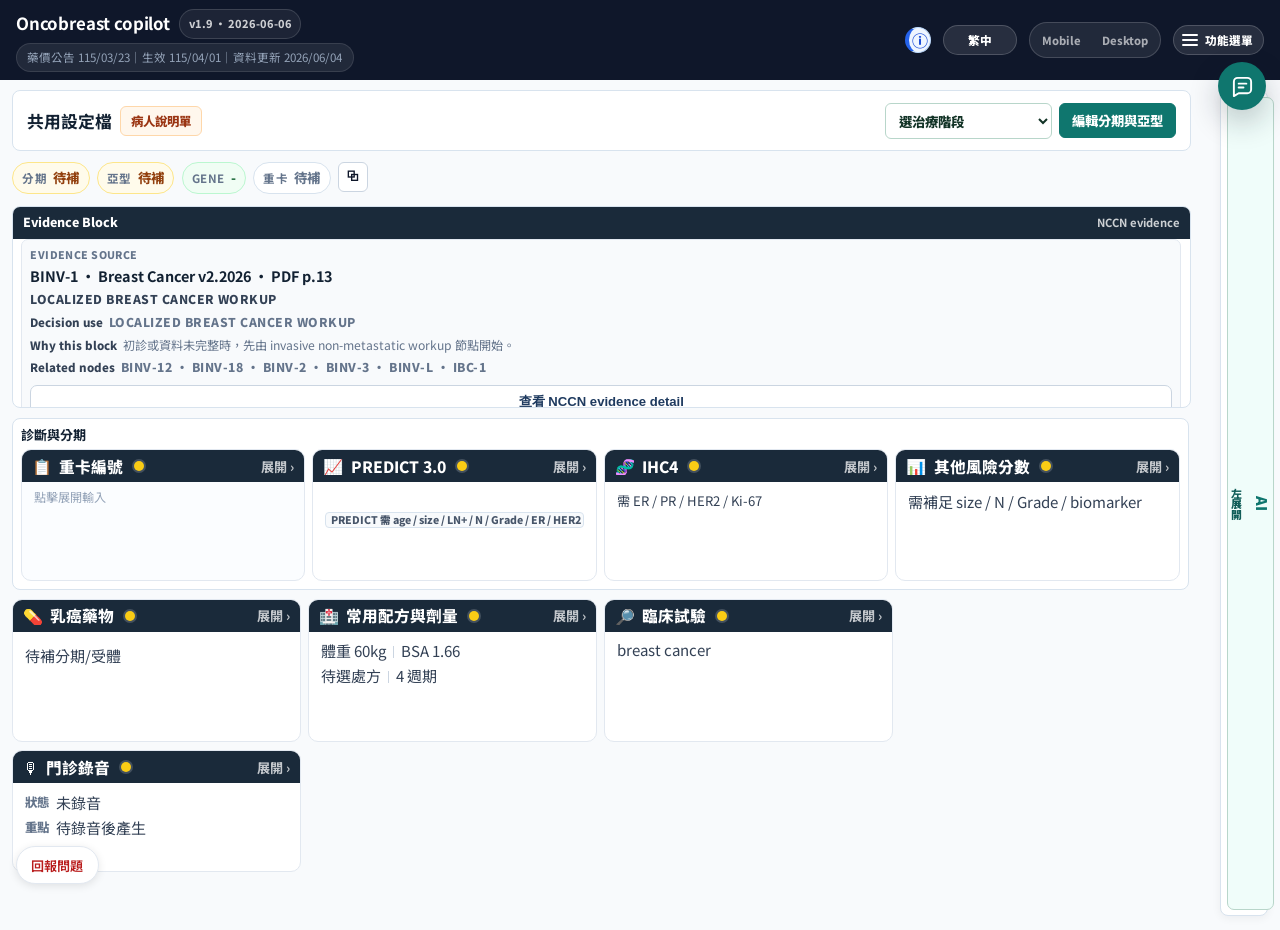
==== commit a78c7fa9: "Always show agent launcher outside dashboard" ====
--- a/index.html
+++ b/index.html
@@ -9,7 +9,7 @@
 <title>Oncobreast copilot</title>
 <link rel="preconnect" href="https://fonts.googleapis.com">
 <link href="https://fonts.googleapis.com/css2?family=Noto+Sans+TC:wght@400;500;600;700&display=swap" rel="stylesheet">
-<link rel="stylesheet" href="assets/css/app.css?v=20260609t">
+<link rel="stylesheet" href="assets/css/app.css?v=20260609ab">
 <link rel="stylesheet" href="assets/css/ajcc-mobile.css?v=20260519a">
 </head>
 <body>
@@ -724,6 +724,13 @@
 
      <div class="ws-step-label">1. 共用病人變數</div>
      <div class="ws-input-col" id="wsInputCol">
+      <div class="ws-step-label">AJCC 第八版分期</div>
+      <div class="ws-section ws-stage-top-section">
+        <div class="ws-stage-grid" id="wsStageResults">
+          <div class="ws-empty">請先填入 T / N / M</div>
+        </div>
+      </div>
+
       <!-- Quick / Full mode tab switcher -->
       <div class="ws-tab-switcher">
         <div class="ws-tab-card active" id="wsTabQuick" onclick="setWsQuickMode('quick')">
@@ -1137,12 +1144,18 @@
           <div class="ws-field ws-post-select-hidden"><label title="乳房手術">乳房</label><select id="ws_breast_surgery" onchange="setPatientField('breast_surgery',this.value)"><option value="">—</option><option value="BCS">BCS</option><option value="SM">SM</option></select></div>
           <div class="ws-field ws-post-select-hidden"><label title="腋下手術">腋下</label><select id="ws_axillary_surgery" onchange="setPatientField('axillary_surgery',this.value)"><option value="">—</option><option value="SLNB">SLNB</option><option value="TAD">TAD</option><option value="ALND">ALND</option></select></div>
           <div class="ws-field ws-post-select-hidden"><label title="重建術式">重建</label><select id="ws_reconstruction_surgery" onchange="setPatientField('reconstruction_surgery',this.value)"><option value="">—</option><option value="none">無</option><option value="TE">TE</option><option value="implant">Implant</option><option value="autologous">Auto</option></select></div>
-          <div class="ws-field ws-wheel-field"><label>SLNB+</label><input type="number" id="ws_sln_pos" min="0" max="30" oninput="setPatientField('sln_pos',this.value)"><div class="ios-wheel-picker" data-for="ws_sln_pos" aria-label="SLNB positive wheel"></div></div>
-          <div class="ws-field ws-wheel-field"><label>SLNB total</label><input type="number" id="ws_sln_total" min="0" max="50" oninput="setPatientField('sln_total',this.value)"><div class="ios-wheel-picker" data-for="ws_sln_total" aria-label="SLNB total wheel"></div></div>
-          <div class="ws-field"><label>ALND+</label><input type="number" id="ws_aln_pos" min="0" max="50" oninput="setPatientField('aln_pos',this.value)"></div>
-          <div class="ws-field"><label>ALND total</label><input type="number" id="ws_aln_total" min="0" max="100" oninput="setPatientField('aln_total',this.value)"></div>
-          <div class="ws-field ws-calculated-field"><label title="SLNB+ + ALND+">LN+</label><input type="number" id="ws_nodes_pos" min="0" max="80" readonly tabindex="-1" title="自動加總 SLNB+ + ALND+"></div>
-          <div class="ws-field ws-calculated-field"><label>LN total</label><input type="number" id="ws_nodes_total" min="0" max="150" readonly tabindex="-1" title="自動加總 SLNB total + ALND total"></div>
+          <div class="ws-node-pair-row ws-node-quad-row">
+            <div class="ws-field ws-wheel-field" data-node-wheel-pair="slnb"><label>SLNB+</label><input type="number" id="ws_sln_pos" min="0" max="30" oninput="setPatientField('sln_pos',this.value)"></div>
+            <div class="ws-field ws-wheel-field" data-node-wheel-pair="slnb"><label>SLNB total</label><input type="number" id="ws_sln_total" min="0" max="50" oninput="setPatientField('sln_total',this.value)"></div>
+            <div class="ws-field ws-wheel-field" data-node-wheel-pair="alnd"><label title="含 NSLN 與 TAD/clip node">ALND+</label><input type="number" id="ws_aln_pos" min="0" max="50" oninput="setPatientField('aln_pos',this.value)"></div>
+            <div class="ws-field ws-wheel-field" data-node-wheel-pair="alnd"><label title="含 NSLN 與 TAD/clip node">ALND total</label><input type="number" id="ws_aln_total" min="0" max="100" oninput="setPatientField('aln_total',this.value)"></div>
+          </div>
+          <div class="ws-node-help">NSLN (non-sentinel LN) 與 TAD / clip node (targeted axillary dissection) 數量請計入 ALND / ALN。</div>
+          <div class="ws-node-pair-row">
+            <div class="ws-field ws-calculated-field"><label title="SLNB+ + ALND+">LN+</label><input type="number" id="ws_nodes_pos" min="0" max="80" readonly tabindex="-1" title="自動加總 SLNB+ + ALND+"></div>
+            <div class="ws-field ws-calculated-field"><label>LN total</label><input type="number" id="ws_nodes_total" min="0" max="150" readonly tabindex="-1" title="自動加總 SLNB total + ALND total"></div>
+          </div>
+          <div class="ws-field ws-node-note-field"><label>LN note</label><input type="text" id="ws_node_note" placeholder="例如：頸部淋巴結；NSLN/TAD 已計入 ALND" oninput="setPatientField('node_note',this.value)"></div>
           <div class="ws-field ws-post-select-hidden"><label>PNI</label><select id="ws_pni" onchange="setPatientField('pni',this.value)"><option value="">—</option><option value="absent">Absent</option><option value="present">Present</option></select></div>
           <div class="ws-field ws-post-select-hidden"><label>LVI</label><select id="ws_lvi" onchange="setPatientField('lvi',this.value)"><option value="">—</option><option value="absent">Absent</option><option value="present">Present</option></select></div>
           <div class="ws-field ws-post-select-hidden"><label title="Margin involved">Margin</label><select id="ws_margin_involved" onchange="setPatientField('margin_involved',this.value)"><option value="">—</option><option value="yes">Involved</option><option value="no">Uninvolved</option></select></div>
@@ -1159,13 +1172,6 @@
       <div class="ws-section">
         <div id="wsHomeSummaryPanel" class="ws-home-summary-panel"></div>
         <div id="wsContextPanel" class="ws-context-panel"></div>
-      </div>
-
-      <div class="ws-step-label">2. AJCC 第八版分期</div>
-      <div class="ws-section">
-        <div class="ws-stage-grid" id="wsStageResults">
-          <div class="ws-empty">請先填入 T / N / M</div>
-        </div>
       </div>
 
      </div><!-- /ws-result-col -->
@@ -2094,13 +2100,13 @@
 <script src="assets/js/app-config.js?v=20260519a"></script>
 <script src="assets/js/modules/patient-context-adapter.js?v=20260606a"></script>
 <script src="assets/js/modules/disease-module-loader.js?v=20260606a"></script>
-<script src="assets/js/modules/agent-adapter.js?v=20260609d"></script>
+<script src="assets/js/modules/agent-adapter.js?v=20260609e"></script>
 <script src="assets/js/modules/agent-panel-state.js?v=20260606b"></script>
 <script src="assets/js/modules/recording-service-client.js?v=20260608a"></script>
 <script src="assets/js/modules/patient-inform-sheet.js?v=20260609a"></script>
 <script src="assets/js/modules/benchmark-loader.js?v=20260606a"></script>
 <script src="assets/js/modules/benchmark-browser.js?v=20260606a"></script>
-<script src="assets/js/legacy-app.js?v=20260609s"></script>
+<script src="assets/js/legacy-app.js?v=20260609y"></script>
 
 <!-- AJCC prognostic lookup table: pre-computed breast prognostic stage entries -->
 <!-- Source: breast_cancer_tools/data/ajcc_staging_9_reference_lookup.json (Taiwan VGH reference) -->
--- a/assets/css/app.css
+++ b/assets/css/app.css
@@ -2342,6 +2342,11 @@
     font-size: .68rem;
     font-weight: 850;
     color: #115e59;
+  }
+  .mobile-dashboard-agent-fab,
+  .mobile-agent-backdrop,
+  .dashboard-agent-mobile-close {
+    display: none;
   }
   body.modal-dashboard-mode .modal-dashboard-main {
     width: 100%;
@@ -2991,6 +2996,268 @@
     .patient-tool-card.card-wsPage {
       grid-column: 1 / -1;
     }
+  }
+}
+.mobile-dashboard-agent-fab,
+.mobile-agent-backdrop,
+.dashboard-agent-mobile-close,
+.mobile-dashboard-agent-root {
+  display: none;
+}
+.mobile-dashboard-agent-root {
+  display: block;
+}
+.mobile-dashboard-agent-root .dashboard-agent-panel {
+  display: none;
+  position: fixed;
+  left: 10px;
+  right: 10px;
+  top: calc(env(safe-area-inset-top, 0px) + 54px);
+  bottom: calc(env(safe-area-inset-bottom, 0px) + 10px);
+  z-index: 760;
+  height: auto;
+  max-height: none;
+  min-height: 0;
+  grid-template-rows: auto auto minmax(0, 1fr) auto auto;
+  padding: .68rem;
+  border: 1px solid #d8e3ee;
+  border-radius: 12px;
+  background: #fff;
+  box-shadow: 0 22px 60px rgba(15,23,42,.34);
+  overflow: hidden;
+  box-sizing: border-box;
+}
+body.mobile-agent-open .mobile-dashboard-agent-root .dashboard-agent-panel {
+  display: grid;
+}
+body.mobile-agent-open .mobile-dashboard-agent-root .mobile-agent-backdrop {
+  display: block;
+  position: fixed;
+  inset: 0;
+  z-index: 750;
+  border: 0;
+  background: rgba(15,23,42,.38);
+  cursor: pointer;
+}
+.mobile-dashboard-agent-root .mobile-dashboard-agent-fab {
+  display: inline-flex;
+  position: fixed;
+  top: calc(env(safe-area-inset-top, 0px) + 62px);
+  right: 14px;
+  z-index: 740;
+  width: 48px;
+  height: 48px;
+  align-items: center;
+  justify-content: center;
+  border: 1px solid rgba(15,118,110,.35);
+  border-radius: 999px;
+  background: #0f766e;
+  color: #fff;
+  box-shadow: 0 12px 30px rgba(15,23,42,.24);
+  cursor: pointer;
+  touch-action: manipulation;
+}
+body.mobile-agent-open .mobile-dashboard-agent-root .mobile-dashboard-agent-fab {
+  display: none;
+}
+.mobile-dashboard-agent-root .mobile-dashboard-agent-fab svg {
+  width: 23px;
+  height: 23px;
+  fill: none;
+  stroke: currentColor;
+  stroke-width: 2;
+  stroke-linecap: round;
+  stroke-linejoin: round;
+}
+.mobile-dashboard-agent-root .dashboard-agent-mobile-close {
+  display: inline-flex;
+}
+.mobile-dashboard-agent-root .dashboard-agent-position,
+.mobile-dashboard-agent-root .dashboard-agent-collapse-btn {
+  display: none;
+}
+.mobile-dashboard-agent-root .dashboard-agent-thread {
+  min-height: 0;
+  overflow-y: auto;
+}
+.mobile-dashboard-agent-root .dashboard-agent-input textarea {
+  min-height: 96px;
+  max-height: 24vh;
+}
+@media (max-width: 899px) {
+  body.mobile-device-shell.modal-dashboard-mode .modal-dashboard-overview.patient-journey-dashboard,
+  body.modal-dashboard-mode .modal-dashboard-overview.patient-journey-dashboard {
+    display: grid;
+    grid-template-columns: minmax(0, 1fr);
+    gap: .55rem;
+    padding: calc(env(safe-area-inset-top, 0px) + 10px) 10px calc(env(safe-area-inset-bottom, 0px) + 12px);
+    height: auto;
+    min-height: 100vh;
+    overflow: visible;
+  }
+  body.mobile-device-shell.modal-dashboard-mode .modal-dashboard-overview.patient-journey-dashboard .modal-dashboard-main,
+  body.modal-dashboard-mode .modal-dashboard-overview.patient-journey-dashboard .modal-dashboard-main {
+    grid-column: 1;
+    grid-row: 1;
+    min-width: 0;
+  }
+  body.mobile-device-shell.modal-dashboard-mode .dashboard-agent-panel,
+  body.modal-dashboard-mode .dashboard-agent-panel {
+    display: none;
+    position: fixed;
+    left: 10px;
+    right: 10px;
+    top: calc(env(safe-area-inset-top, 0px) + 54px);
+    bottom: calc(env(safe-area-inset-bottom, 0px) + 10px);
+    z-index: 760;
+    height: auto;
+    max-height: none;
+    min-height: 0;
+    grid-template-rows: auto auto minmax(0, 1fr) auto auto;
+    padding: .68rem;
+    border: 1px solid #d8e3ee;
+    border-radius: 12px;
+    background: #fff;
+    box-shadow: 0 22px 60px rgba(15,23,42,.34);
+    overflow: hidden;
+    box-sizing: border-box;
+  }
+  body.mobile-agent-open.modal-dashboard-mode .dashboard-agent-panel {
+    display: grid;
+  }
+  body.mobile-agent-open.modal-dashboard-mode .mobile-agent-backdrop {
+    display: block;
+    position: fixed;
+    inset: 0;
+    z-index: 750;
+    border: 0;
+    background: rgba(15,23,42,.38);
+    cursor: pointer;
+  }
+  body.modal-dashboard-mode .mobile-dashboard-agent-fab {
+    display: inline-flex;
+    position: fixed;
+    top: calc(env(safe-area-inset-top, 0px) + 62px);
+    right: 14px;
+    z-index: 740;
+    width: 48px;
+    height: 48px;
+    align-items: center;
+    justify-content: center;
+    border: 1px solid rgba(15,118,110,.35);
+    border-radius: 999px;
+    background: #0f766e;
+    color: #fff;
+    box-shadow: 0 12px 30px rgba(15,23,42,.24);
+    cursor: pointer;
+    touch-action: manipulation;
+  }
+  body.mobile-agent-open.modal-dashboard-mode .mobile-dashboard-agent-fab {
+    display: none;
+  }
+  .mobile-dashboard-agent-fab svg {
+    width: 23px;
+    height: 23px;
+    fill: none;
+    stroke: currentColor;
+    stroke-width: 2;
+    stroke-linecap: round;
+    stroke-linejoin: round;
+  }
+  body.modal-dashboard-mode .dashboard-agent-mobile-close {
+    display: inline-flex;
+  }
+  body.modal-dashboard-mode .dashboard-agent-position,
+  body.modal-dashboard-mode .dashboard-agent-collapse-btn {
+    display: none;
+  }
+  body.modal-dashboard-mode .dashboard-agent-thread {
+    min-height: 0;
+    overflow-y: auto;
+  }
+  body.modal-dashboard-mode .dashboard-agent-input textarea {
+    min-height: 96px;
+    max-height: 24vh;
+  }
+  .mobile-dashboard-agent-root {
+    display: block;
+  }
+  .mobile-dashboard-agent-root .dashboard-agent-panel {
+    display: none;
+    position: fixed;
+    left: 10px;
+    right: 10px;
+    top: calc(env(safe-area-inset-top, 0px) + 54px);
+    bottom: calc(env(safe-area-inset-bottom, 0px) + 10px);
+    z-index: 760;
+    height: auto;
+    max-height: none;
+    min-height: 0;
+    grid-template-rows: auto auto minmax(0, 1fr) auto auto;
+    padding: .68rem;
+    border: 1px solid #d8e3ee;
+    border-radius: 12px;
+    background: #fff;
+    box-shadow: 0 22px 60px rgba(15,23,42,.34);
+    overflow: hidden;
+    box-sizing: border-box;
+  }
+  body.mobile-agent-open .mobile-dashboard-agent-root .dashboard-agent-panel {
+    display: grid;
+  }
+  body.mobile-agent-open .mobile-dashboard-agent-root .mobile-agent-backdrop {
+    display: block;
+    position: fixed;
+    inset: 0;
+    z-index: 750;
+    border: 0;
+    background: rgba(15,23,42,.38);
+    cursor: pointer;
+  }
+  .mobile-dashboard-agent-root .mobile-dashboard-agent-fab {
+    display: inline-flex;
+    position: fixed;
+    top: calc(env(safe-area-inset-top, 0px) + 62px);
+    right: 14px;
+    z-index: 740;
+    width: 48px;
+    height: 48px;
+    align-items: center;
+    justify-content: center;
+    border: 1px solid rgba(15,118,110,.35);
+    border-radius: 999px;
+    background: #0f766e;
+    color: #fff;
+    box-shadow: 0 12px 30px rgba(15,23,42,.24);
+    cursor: pointer;
+    touch-action: manipulation;
+  }
+  body.mobile-agent-open .mobile-dashboard-agent-root .mobile-dashboard-agent-fab {
+    display: none;
+  }
+  .mobile-dashboard-agent-root .mobile-dashboard-agent-fab svg {
+    width: 23px;
+    height: 23px;
+    fill: none;
+    stroke: currentColor;
+    stroke-width: 2;
+    stroke-linecap: round;
+    stroke-linejoin: round;
+  }
+  .mobile-dashboard-agent-root .dashboard-agent-mobile-close {
+    display: inline-flex;
+  }
+  .mobile-dashboard-agent-root .dashboard-agent-position,
+  .mobile-dashboard-agent-root .dashboard-agent-collapse-btn {
+    display: none;
+  }
+  .mobile-dashboard-agent-root .dashboard-agent-thread {
+    min-height: 0;
+    overflow-y: auto;
+  }
+  .mobile-dashboard-agent-root .dashboard-agent-input textarea {
+    min-height: 96px;
+    max-height: 24vh;
   }
 }
 .dashboard-widget-modal {
@@ -3943,6 +4210,23 @@
 }
 .ws-context-group { display: grid; gap: .38rem; }
 .ws-context-group h4 { margin: 0; color: #64748b; font-size: .72rem; font-weight: 900; text-transform: uppercase; letter-spacing: .04em; }
+.ws-context-collapsible {
+  border: 1px solid var(--border);
+  border-radius: var(--r-sm);
+  background: #f8fafc;
+  padding: .48rem .58rem;
+}
+.ws-context-collapsible summary {
+  cursor: pointer;
+  color: #475569;
+  font-size: .78rem;
+  font-weight: 900;
+  list-style-position: inside;
+  user-select: none;
+}
+.ws-context-collapsible[open] summary {
+  margin-bottom: .45rem;
+}
 .ws-context-pill-row { display: flex; flex-wrap: wrap; gap: .36rem; }
 .ws-context-pill {
   display: inline-flex;
@@ -4212,6 +4496,175 @@
 .ws-wheel-field.wheel-ready .ios-wheel-picker {
   display: block;
 }
+.ws-wheel-field.node-wheel-ready {
+  cursor: pointer;
+}
+.ws-wheel-field.node-wheel-ready input {
+  cursor: pointer;
+  background: #f8fafc;
+}
+.node-wheel-overlay {
+  position: fixed;
+  inset: 0;
+  z-index: 420;
+  display: flex;
+  align-items: flex-end;
+  justify-content: center;
+  background: rgba(15, 23, 42, .32);
+  padding: 0;
+}
+.node-wheel-overlay[hidden] {
+  display: none !important;
+}
+.node-wheel-sheet {
+  width: min(100%, 560px);
+  background: #fff;
+  border-radius: 16px 16px 0 0;
+  border-top: 1px solid #e2e8f0;
+  box-shadow: 0 -16px 38px rgba(15,23,42,.22);
+  overflow: hidden;
+  color: #111827;
+  font-family: -apple-system, BlinkMacSystemFont, "Helvetica Neue", sans-serif;
+}
+.node-wheel-bar {
+  display: flex;
+  align-items: center;
+  justify-content: space-between;
+  gap: .75rem;
+  padding: .78rem 1rem .62rem;
+  border-bottom: 1px solid #e5e7eb;
+}
+.node-wheel-bar strong {
+  min-width: 0;
+  color: #334155;
+  font-size: .92rem;
+  font-weight: 850;
+}
+.node-wheel-action {
+  border: 0;
+  background: transparent;
+  color: #be5b22;
+  font: inherit;
+  font-size: .95rem;
+  font-weight: 750;
+  padding: .25rem 0;
+  cursor: pointer;
+}
+.node-wheel-action.primary {
+  color: #0f766e;
+}
+.node-wheel-cols {
+  display: grid;
+  grid-template-columns: minmax(0, 1fr) 1px minmax(0, 1fr);
+}
+.node-wheel-col {
+  min-width: 0;
+  display: grid;
+  justify-items: stretch;
+}
+.node-wheel-label {
+  padding: .58rem .5rem .32rem;
+  color: #64748b;
+  font-size: .78rem;
+  font-weight: 800;
+  text-align: center;
+}
+.node-wheel-divider {
+  background: #e5e7eb;
+}
+.node-wheel-wrap {
+  position: relative;
+  height: 215px;
+  width: 100%;
+  overflow: hidden;
+  cursor: grab;
+  touch-action: none;
+}
+.node-wheel-wrap:active {
+  cursor: grabbing;
+}
+.node-wheel-list {
+  position: absolute;
+  inset-inline: 0;
+  top: 0;
+  will-change: transform;
+}
+.node-wheel-item {
+  display: flex;
+  align-items: center;
+  justify-content: center;
+  width: 100%;
+  height: 43px;
+  border: 0;
+  background: transparent;
+  color: #a1a1aa;
+  font-size: 1rem;
+  font-weight: 650;
+  user-select: none;
+  -webkit-user-select: none;
+  cursor: pointer;
+}
+.node-wheel-item.sel {
+  color: #0f172a;
+  font-size: 1.34rem;
+  font-weight: 900;
+}
+.node-wheel-mask {
+  position: absolute;
+  left: 0;
+  right: 0;
+  height: 86px;
+  z-index: 2;
+  pointer-events: none;
+}
+.node-wheel-mask.top {
+  top: 0;
+  background: linear-gradient(to bottom, rgba(255,255,255,.97) 12%, rgba(255,255,255,0));
+}
+.node-wheel-mask.bottom {
+  bottom: 0;
+  background: linear-gradient(to top, rgba(255,255,255,.97) 12%, rgba(255,255,255,0));
+}
+.node-wheel-selection {
+  position: absolute;
+  top: 86px;
+  left: 0;
+  right: 0;
+  height: 43px;
+  background: rgba(15,23,42,.055);
+  border-top: 1px solid rgba(148,163,184,.28);
+  border-bottom: 1px solid rgba(148,163,184,.28);
+  pointer-events: none;
+  z-index: 1;
+}
+.node-wheel-result {
+  display: flex;
+  justify-content: center;
+  gap: .45rem;
+  padding: .72rem 1rem .62rem;
+  border-top: 1px solid #f1f5f9;
+  color: #475569;
+  font-size: .9rem;
+  font-weight: 750;
+}
+.node-wheel-note {
+  display: grid;
+  gap: .28rem;
+  padding: 0 1rem 1rem;
+  color: #64748b;
+  font-size: .76rem;
+  font-weight: 800;
+}
+.node-wheel-note input {
+  width: 100%;
+  border: 1px solid #dbe3ef;
+  border-radius: 8px;
+  padding: .52rem .62rem;
+  color: #0f172a;
+  font: inherit;
+  font-size: .9rem;
+  font-weight: 600;
+}
 .ios-wheel-picker::-webkit-scrollbar {
   display: none;
 }
@@ -4373,6 +4826,47 @@
   overflow-wrap: normal;
   box-sizing: border-box;
 }
+.ws-node-pair-row {
+  display: grid;
+  grid-template-columns: repeat(2, minmax(0, 1fr));
+  gap: .45rem;
+  min-width: 0;
+}
+.ws-node-quad-row {
+  grid-template-columns: repeat(4, minmax(0, 1fr));
+}
+.ws-form > .ws-node-pair-row {
+  grid-column: 1 / -1;
+}
+.ws-form > .ws-node-help {
+  grid-column: 1 / -1;
+}
+.ws-node-help {
+  margin-top: -.15rem;
+  color: #64748b;
+  font-size: .72rem;
+  font-weight: 750;
+  line-height: 1.35;
+}
+.ws-form > .ws-node-note-field {
+  grid-column: 1 / -1;
+}
+.dashboard-mode .ws-input-col .ws-form > .ws-node-pair-row,
+body.desktop-dashboard-mode #wsPage.active #wsInputCol.ws-full-mode .ws-form > .ws-node-pair-row,
+#wsPage.active.dashboard-mode #wsInputCol.ws-full-mode .ws-form > .ws-node-pair-row {
+  flex: 1 1 300px;
+  display: grid !important;
+  grid-template-columns: repeat(2, minmax(0, 1fr)) !important;
+  gap: .38rem;
+}
+.dashboard-mode .ws-input-col .ws-form > .ws-node-quad-row,
+body.desktop-dashboard-mode #wsPage.active #wsInputCol.ws-full-mode .ws-form > .ws-node-quad-row,
+#wsPage.active.dashboard-mode #wsInputCol.ws-full-mode .ws-form > .ws-node-quad-row {
+  grid-template-columns: repeat(4, minmax(0, 1fr)) !important;
+}
+.ws-node-pair-row .ws-field {
+  min-width: 0;
+}
 @media (max-width: 1100px) {
   .ws-post-biomarker-grid {
     grid-template-columns: repeat(2, minmax(0, 1fr));
@@ -4398,6 +4892,25 @@
   .ws-post-aux-grid .ws-q-row3,
   .ws-post-aux-grid .ws-q-row4 {
     grid-template-columns: repeat(auto-fit, minmax(64px, 1fr));
+  }
+  body.mobile-device-shell .ws-form > .ws-node-pair-row,
+  body.mobile-device-shell #wsPage.active .ws-form > .ws-node-pair-row {
+    display: grid !important;
+    grid-template-columns: repeat(2, minmax(0, 1fr)) !important;
+    gap: .38rem;
+  }
+  body.mobile-device-shell .ws-form > .ws-node-quad-row,
+  body.mobile-device-shell #wsPage.active .ws-form > .ws-node-quad-row {
+    grid-template-columns: repeat(4, minmax(0, 1fr)) !important;
+    gap: .24rem;
+  }
+  body.mobile-device-shell .ws-node-quad-row .ws-field {
+    padding-inline: .2rem !important;
+  }
+  body.mobile-device-shell .ws-node-quad-row .ws-field label {
+    font-size: .58rem !important;
+    min-height: 1.2rem !important;
+    line-height: 1.05 !important;
   }
 }
 .ws-pathology-box {
@@ -7533,6 +8046,105 @@
   display: none !important;
 }
 
+/* Desktop stage layout: reuse the clearer mobile-style vertical flow. */
+body.desktop-dashboard-mode #wsPage.active #wsInputCol.ws-quick-mode .ws-quick-section,
+#wsPage.active.dashboard-mode #wsInputCol.ws-quick-mode .ws-quick-section {
+  display: flex !important;
+  flex-direction: column !important;
+  gap: .55rem !important;
+  width: 100% !important;
+  padding: .58rem !important;
+  border-radius: 8px !important;
+  background: #f8fafc !important;
+}
+body.desktop-dashboard-mode #wsPage.active #wsInputCol.ws-quick-mode .ws-q-divline,
+#wsPage.active.dashboard-mode #wsInputCol.ws-quick-mode .ws-q-divline {
+  display: none !important;
+}
+body.desktop-dashboard-mode #wsPage.active #wsInputCol.ws-quick-mode .ws-q-infobar,
+#wsPage.active.dashboard-mode #wsInputCol.ws-quick-mode .ws-q-infobar {
+  display: grid !important;
+  grid-template-columns: repeat(2, minmax(0, 1fr)) !important;
+  gap: .45rem !important;
+  width: 100% !important;
+}
+body.desktop-dashboard-mode #wsPage.active #wsInputCol.ws-quick-mode .ws-q-biogrid,
+#wsPage.active.dashboard-mode #wsInputCol.ws-quick-mode .ws-q-biogrid {
+  display: grid !important;
+  grid-template-columns: repeat(2, minmax(0, 1fr)) !important;
+  gap: .45rem !important;
+  width: 100% !important;
+}
+body.desktop-dashboard-mode #wsPage.active #wsInputCol.ws-quick-mode .ws-q-infofield,
+body.desktop-dashboard-mode #wsPage.active #wsInputCol.ws-quick-mode .ws-q-block,
+body.desktop-dashboard-mode #wsPage.active #wsInputCol.ws-quick-mode .ws-q-biocol,
+#wsPage.active.dashboard-mode #wsInputCol.ws-quick-mode .ws-q-infofield,
+#wsPage.active.dashboard-mode #wsInputCol.ws-quick-mode .ws-q-block,
+#wsPage.active.dashboard-mode #wsInputCol.ws-quick-mode .ws-q-biocol {
+  grid-column: auto !important;
+  width: 100% !important;
+  min-width: 0 !important;
+  min-height: 0 !important;
+}
+body.desktop-dashboard-mode #wsPage.active #wsInputCol.ws-quick-mode .ws-q-ct-card,
+body.desktop-dashboard-mode #wsPage.active #wsInputCol.ws-quick-mode .ws-q-cn-card,
+#wsPage.active.dashboard-mode #wsInputCol.ws-quick-mode .ws-q-ct-card,
+#wsPage.active.dashboard-mode #wsInputCol.ws-quick-mode .ws-q-cn-card {
+  display: grid !important;
+}
+body.desktop-dashboard-mode #wsPage.active #wsInputCol.ws-full-mode .ws-post-tnm-grid,
+#wsPage.active.dashboard-mode #wsInputCol.ws-full-mode .ws-post-tnm-grid {
+  display: grid !important;
+  grid-template-columns: minmax(0, 1fr) !important;
+  gap: .55rem !important;
+}
+body.desktop-dashboard-mode #wsPage.active #wsInputCol.ws-full-mode .ws-post-tnm-grid .ws-q-block,
+#wsPage.active.dashboard-mode #wsInputCol.ws-full-mode .ws-post-tnm-grid .ws-q-block {
+  grid-column: 1 / -1 !important;
+  width: 100% !important;
+}
+body.desktop-dashboard-mode #wsPage.active #wsInputCol.ws-full-mode .ws-post-biomarker-grid,
+#wsPage.active.dashboard-mode #wsInputCol.ws-full-mode .ws-post-biomarker-grid {
+  grid-template-columns: repeat(2, minmax(0, 1fr)) !important;
+}
+body.desktop-dashboard-mode #wsPage.dashboard-widget.active > .page-body {
+  display: grid !important;
+  grid-template-columns: minmax(0, 1fr) !important;
+  grid-template-rows: auto auto auto !important;
+  gap: .55rem !important;
+  overflow: auto !important;
+}
+body.desktop-dashboard-mode #wsPage.dashboard-widget.active > .page-body > .ws-step-label,
+body.desktop-dashboard-mode #wsPage.dashboard-widget.active > .page-body > .ws-input-col,
+body.desktop-dashboard-mode #wsPage.dashboard-widget.active > .page-body > .ws-result-col {
+  grid-column: 1 !important;
+  grid-row: auto !important;
+  min-width: 0 !important;
+  width: 100% !important;
+}
+body.desktop-dashboard-mode #wsPage.dashboard-widget.active .ws-tab-switcher {
+  grid-template-columns: repeat(2, minmax(0, 1fr)) !important;
+}
+
+/* Pathology stage should read as one neutral worksheet, not color-coded tags. */
+#wsPage.active .ws-postop-section .ws-post-tnm-grid .ws-q-block,
+#wsPage.active .ws-postop-section .ws-post-biomarker-grid .ws-q-block,
+#wsPage.active .ws-postop-section .ws-post-biomarker-grid .ws-q-biocol,
+#wsPage.active .ws-postop-section .ws-post-aux-block,
+#wsPage.active .ws-postop-section .ws-field {
+  border-left-color: #e2e8f0 !important;
+}
+#wsPage.active .ws-postop-section .ws-post-tnm-grid .ws-q-block,
+#wsPage.active .ws-postop-section .ws-post-biomarker-grid .ws-q-block,
+#wsPage.active .ws-postop-section .ws-post-biomarker-grid .ws-q-biocol,
+#wsPage.active .ws-postop-section .ws-post-aux-block {
+  border-left-width: 1px !important;
+}
+#wsPage.active .ws-postop-section .ws-q-blocklabel,
+#wsPage.active .ws-postop-section .ws-field label {
+  color: #64748b !important;
+}
+
 /* ── Compare & Print ── */
 .cmp-btn{display:inline-flex;align-items:center;gap:3px;padding:.2rem .5rem;border:1px solid var(--border-2);border-radius:var(--r-sm);background:#fff;cursor:pointer;font-size:.72rem;color:var(--text-muted);transition:all .15s;white-space:nowrap}
 .cmp-btn.active{border-color:var(--primary);background:#eff6ff;color:var(--primary);font-weight:600}
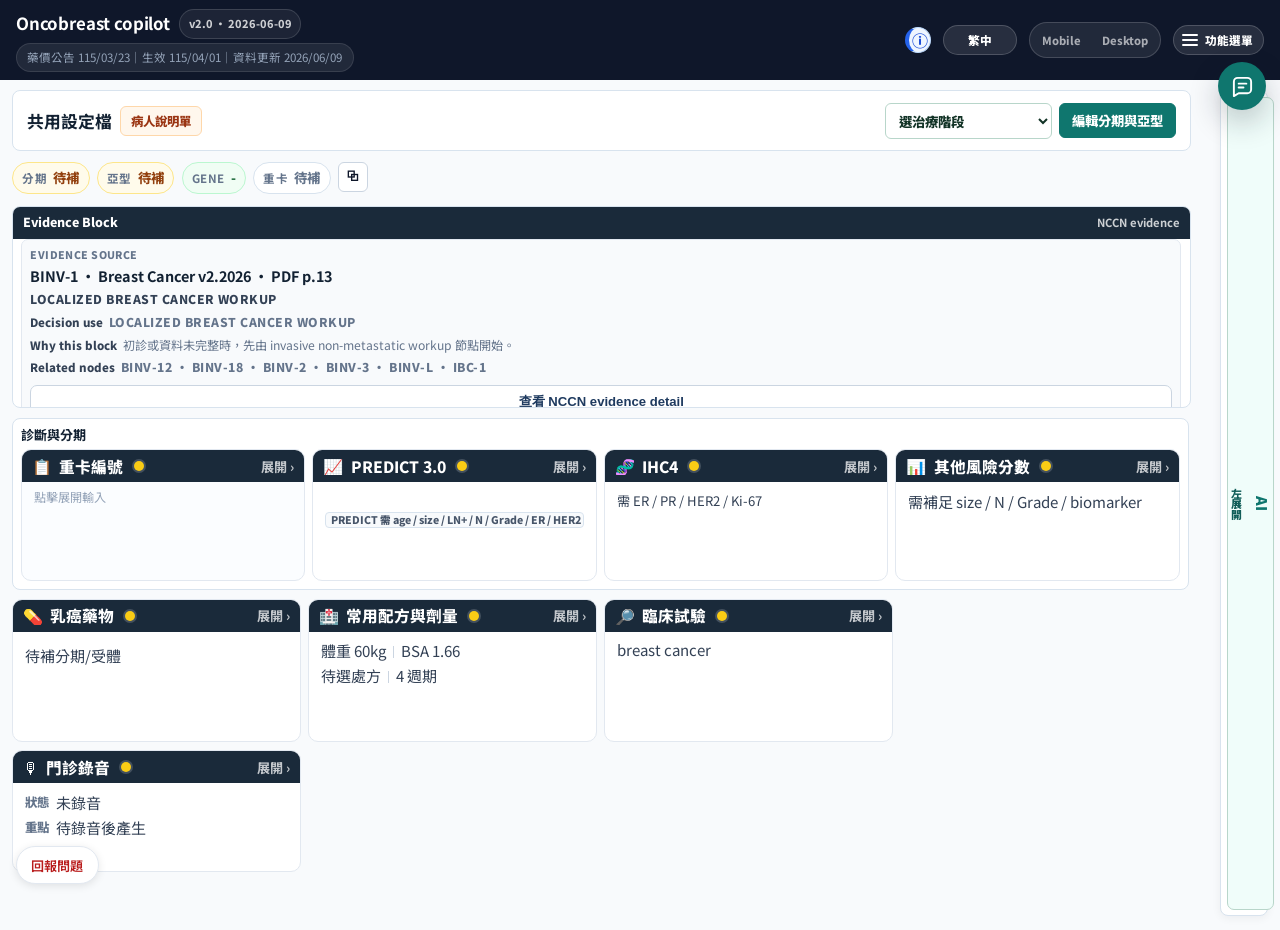
==== commit 1559185a: "Release v2.0" ====
--- a/index.html
+++ b/index.html
@@ -20,9 +20,9 @@
   <div class="header-brand">
     <div class="header-title-row">
       <div class="header-title">Oncobreast copilot</div>
-      <span class="header-release-pill" id="headerReleaseDate">v1.9 · 2026-06-06</span>
-    </div>
-    <div class="header-badge" id="priceBadge">藥價公告 115/03/23｜生效 115/04/01｜資料更新 2026/06/04</div>
+      <span class="header-release-pill" id="headerReleaseDate">v2.0 · 2026-06-09</span>
+    </div>
+    <div class="header-badge" id="priceBadge">藥價公告 115/03/23｜生效 115/04/01｜資料更新 2026/06/09</div>
   </div>
   <div class="header-right">
     <button class="clinical-notice" type="button" aria-label="本工具僅供醫療人員使用，不構成醫療建議" title="本工具僅供醫療人員使用，不構成醫療建議">
@@ -1923,7 +1923,7 @@
       <div class="function-menu-grid">
         <section class="function-menu-section">
           <h3>更新紀錄 / 版本</h3>
-          <div class="function-menu-kv"><b>App version</b><span id="menuAppVersion">v1.8</span></div>
+          <div class="function-menu-kv"><b>App version</b><span id="menuAppVersion">v2.0</span></div>
           <div class="function-menu-kv"><b>Release date</b><span id="menuReleaseDate">2026-06-06</span></div>
           <div class="function-menu-kv"><b>Price data</b><span id="menuPriceData">讀取中</span></div>
           <div class="function-release-list" id="functionReleaseList"></div>
@@ -2097,7 +2097,7 @@
   </div>
 </div>
 
-<script src="assets/js/app-config.js?v=20260519a"></script>
+<script src="assets/js/app-config.js?v=20260609a"></script>
 <script src="assets/js/modules/patient-context-adapter.js?v=20260606a"></script>
 <script src="assets/js/modules/disease-module-loader.js?v=20260606a"></script>
 <script src="assets/js/modules/agent-adapter.js?v=20260609e"></script>
--- a/assets/css/app.css
+++ b/assets/css/app.css
@@ -4606,8 +4606,11 @@
 }
 .node-wheel-item.sel {
   color: #0f172a;
-  font-size: 1.34rem;
+  font-size: 1rem;
   font-weight: 900;
+  transform: scale(1.08);
+  transform-origin: center;
+  line-height: 1;
 }
 .node-wheel-mask {
   position: absolute;
